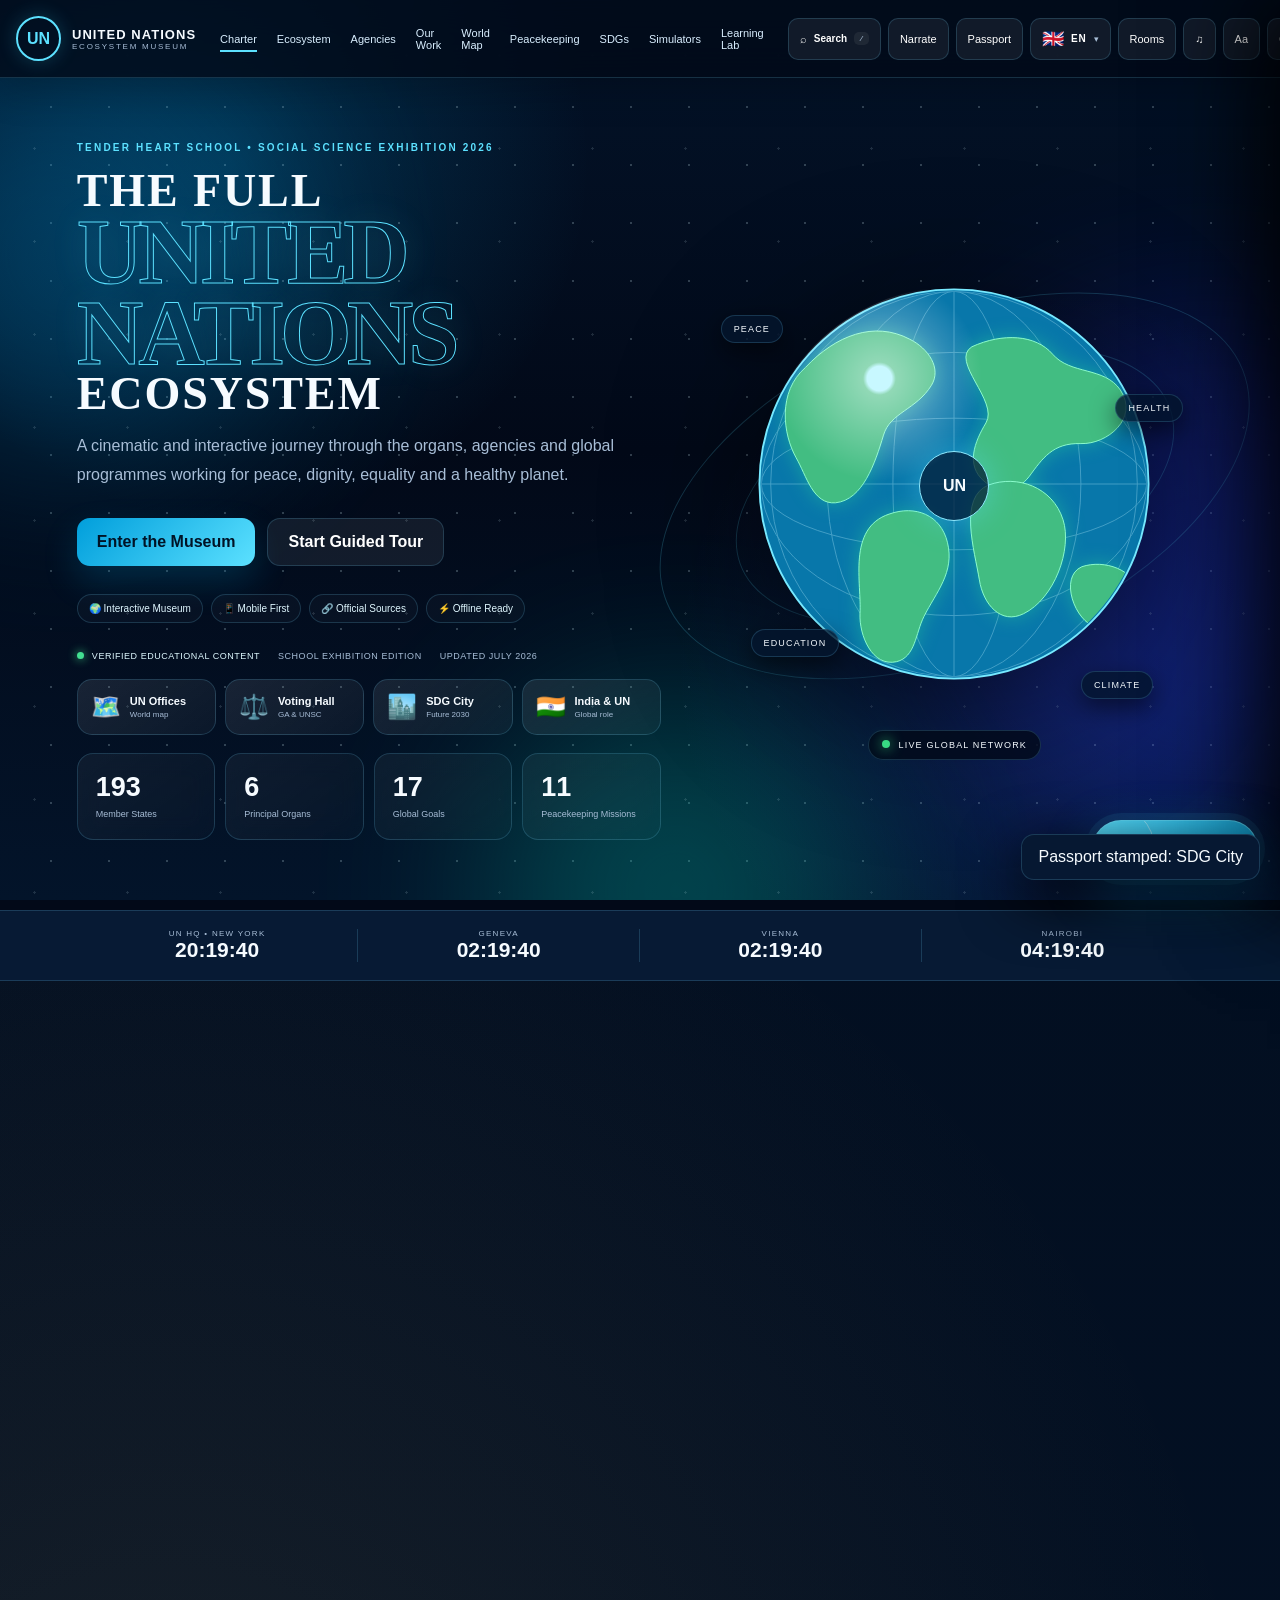
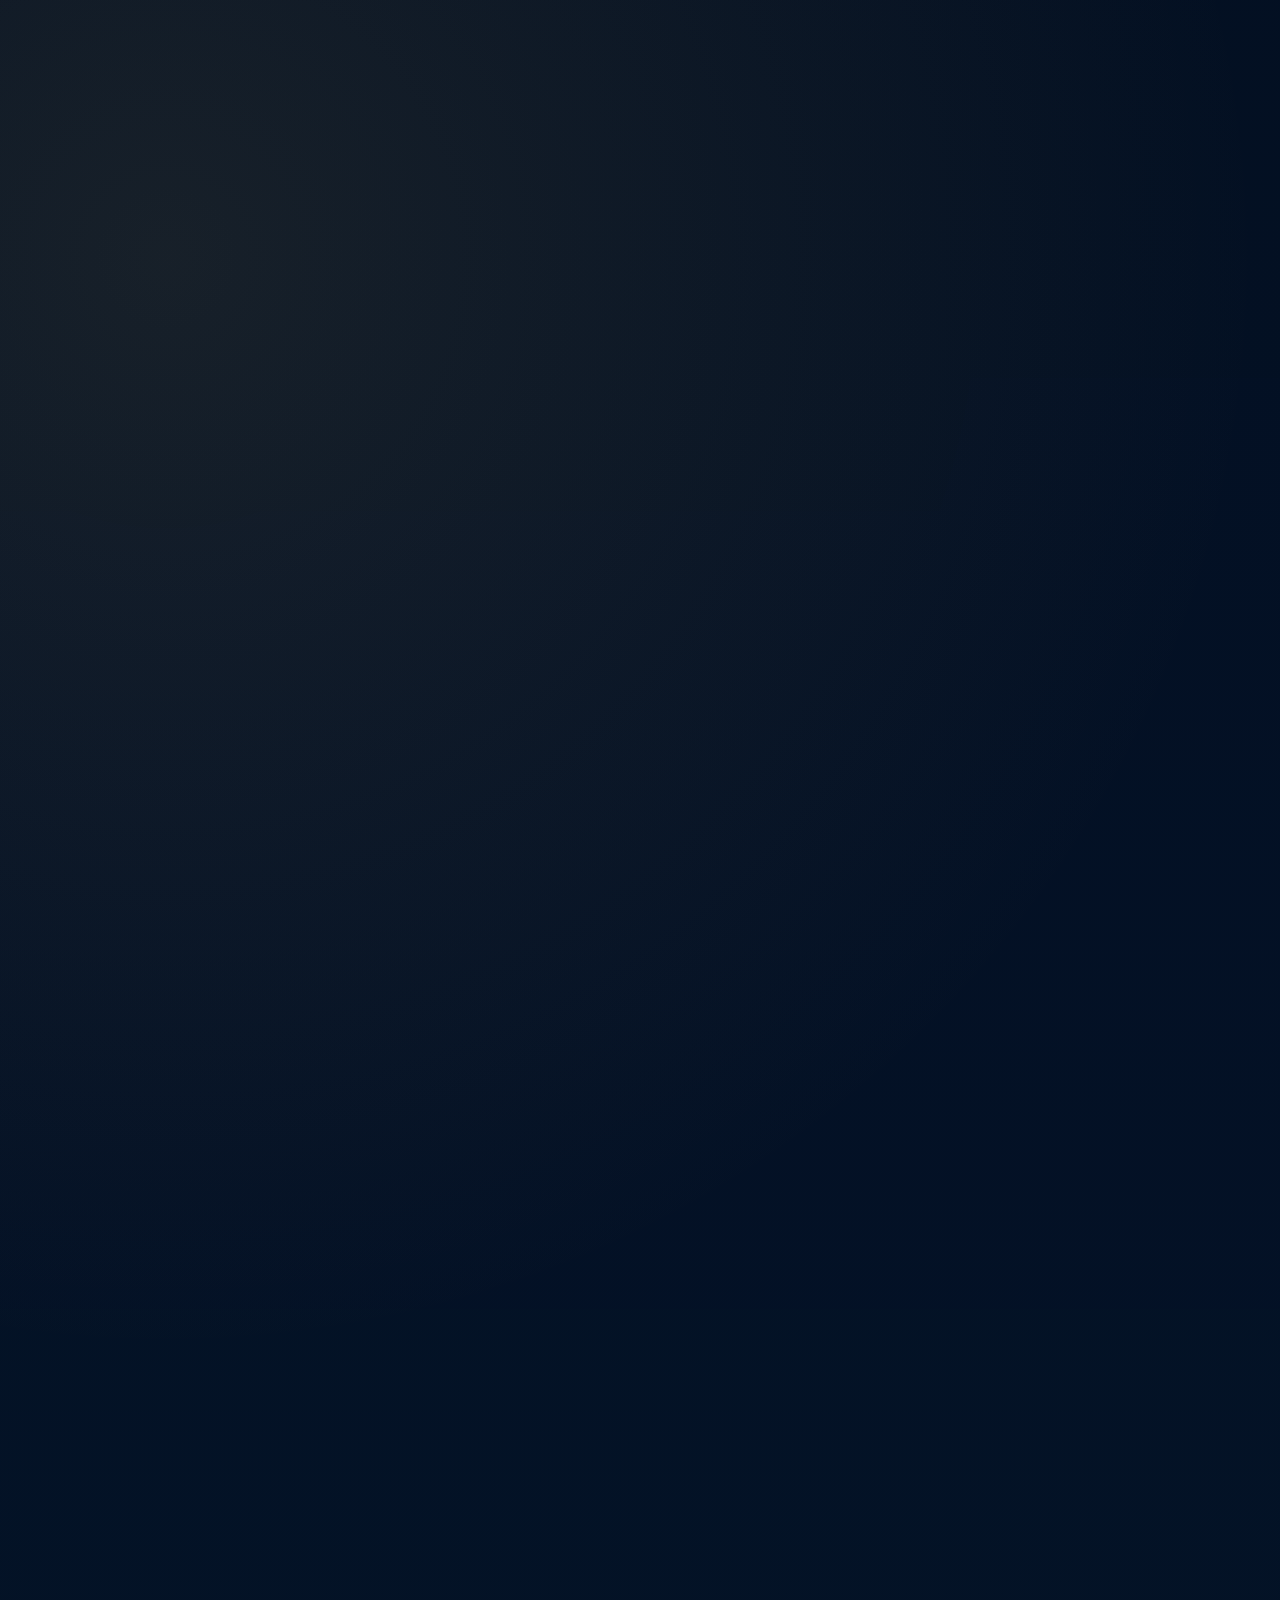
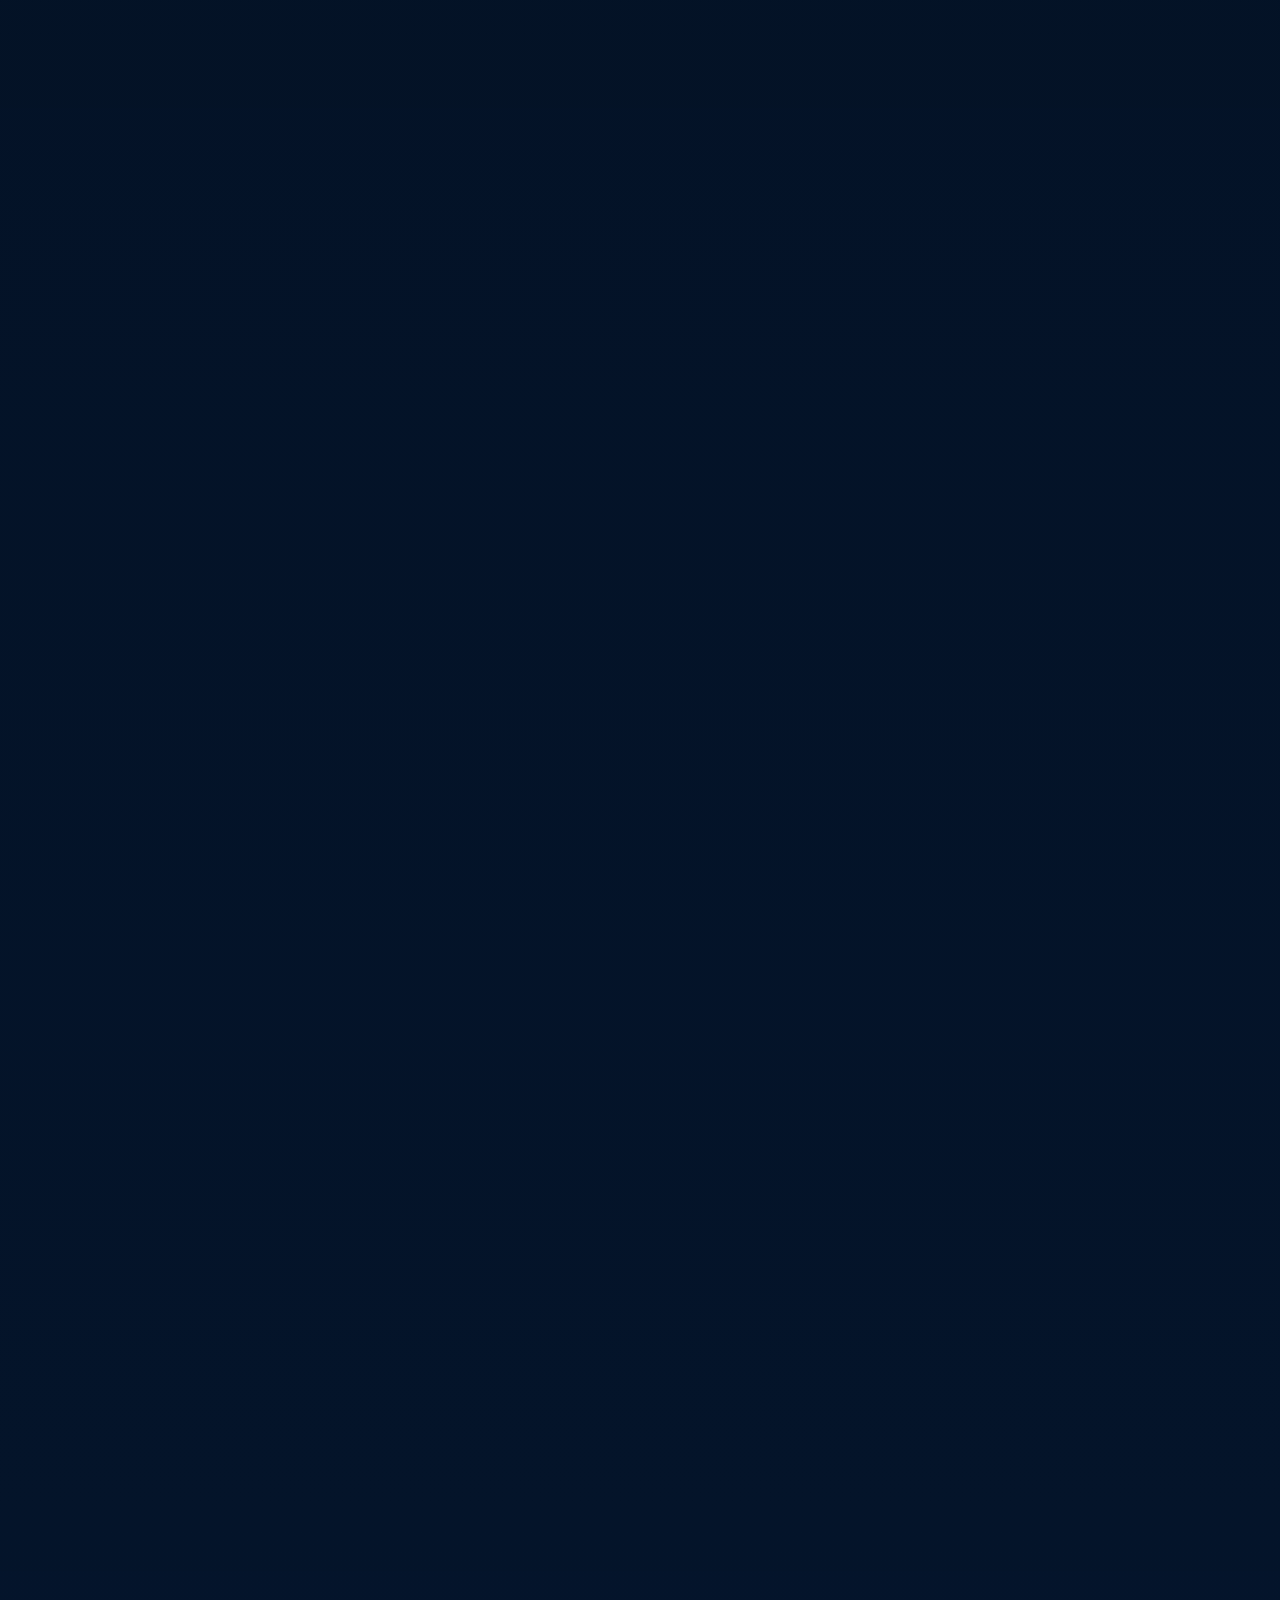
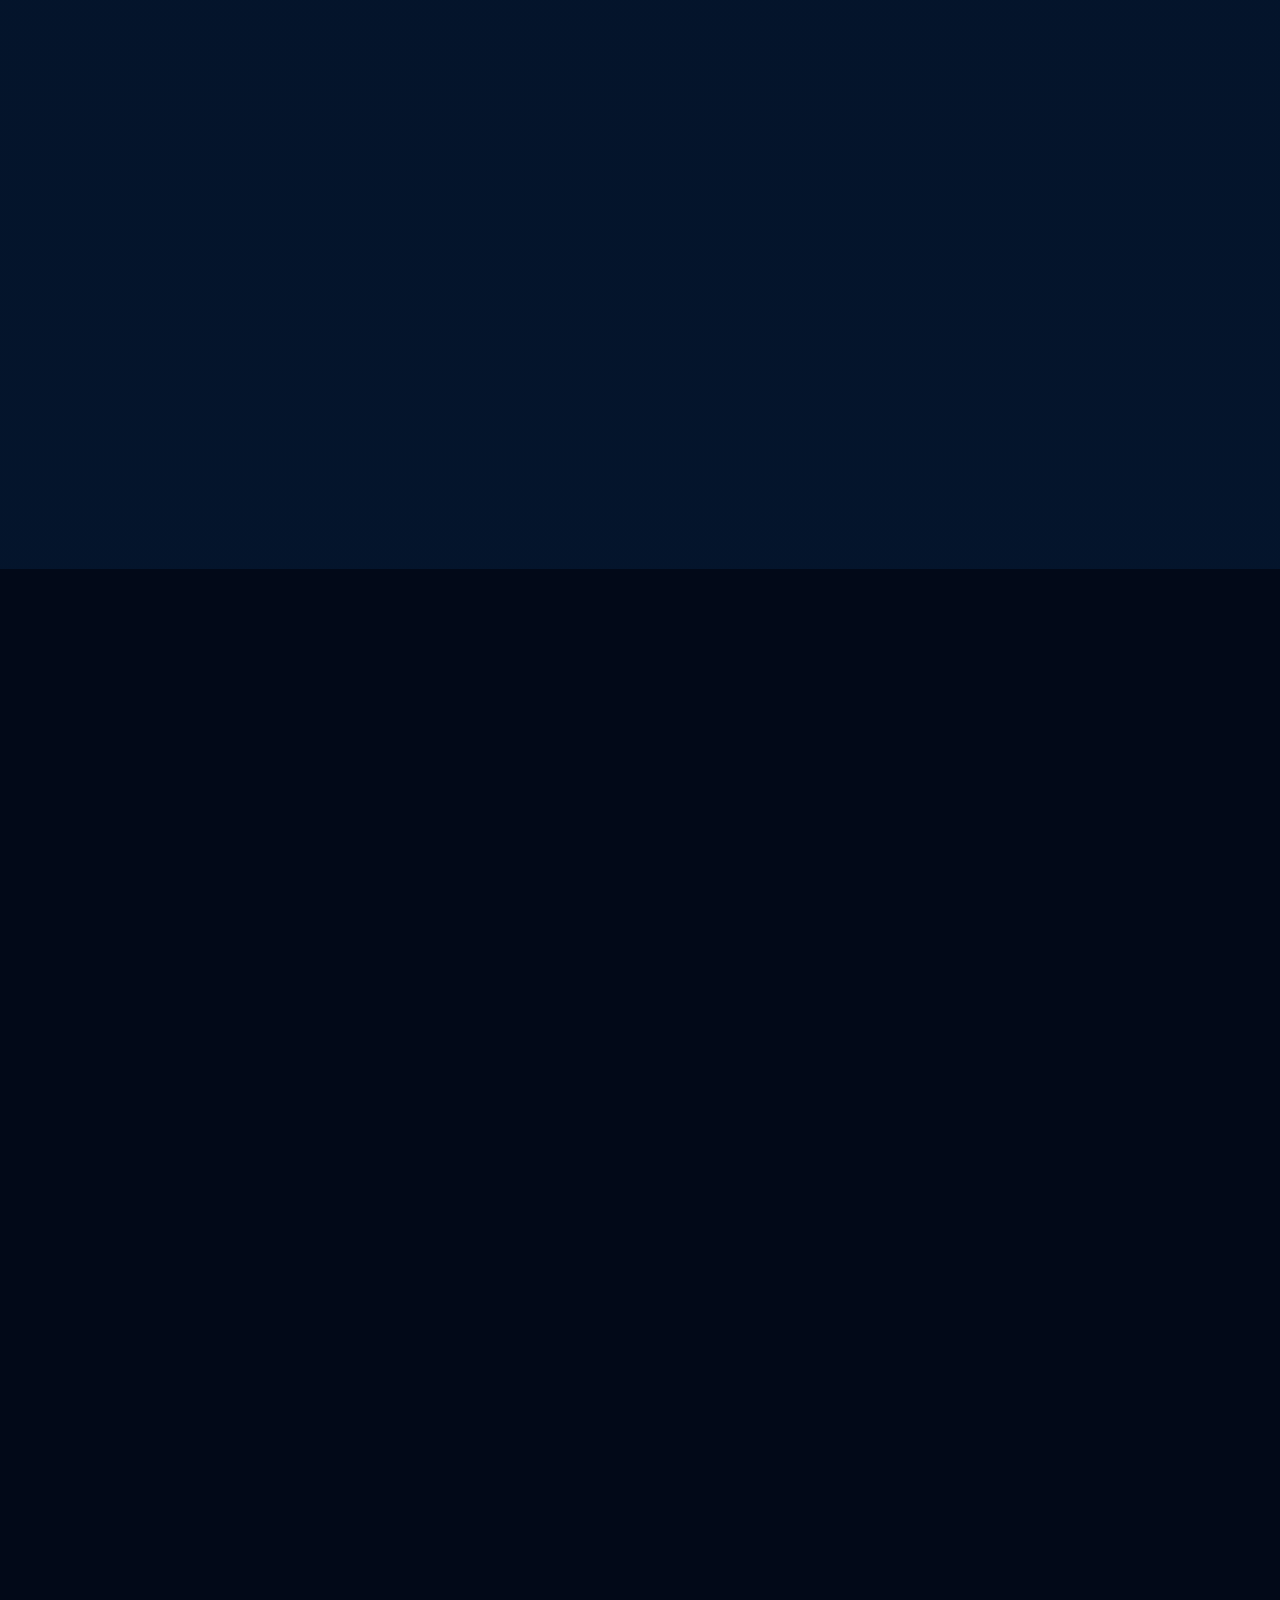
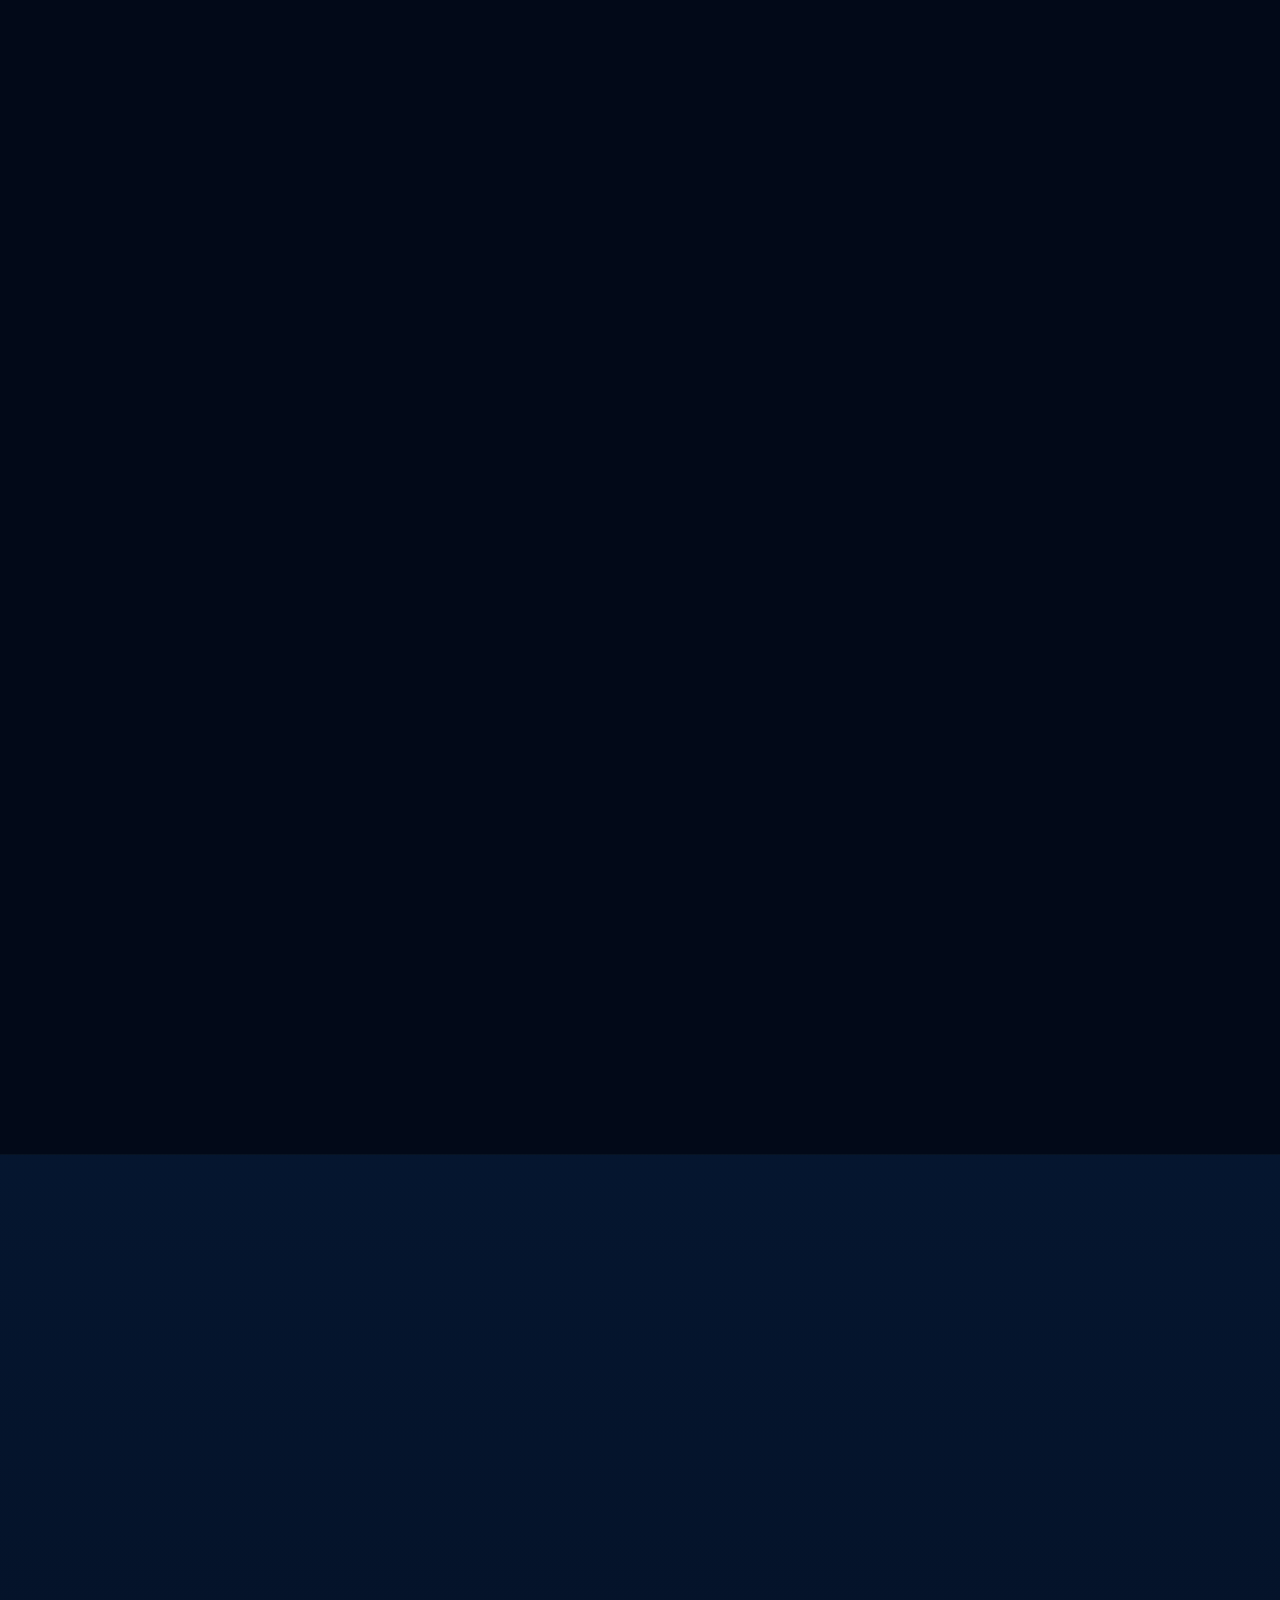
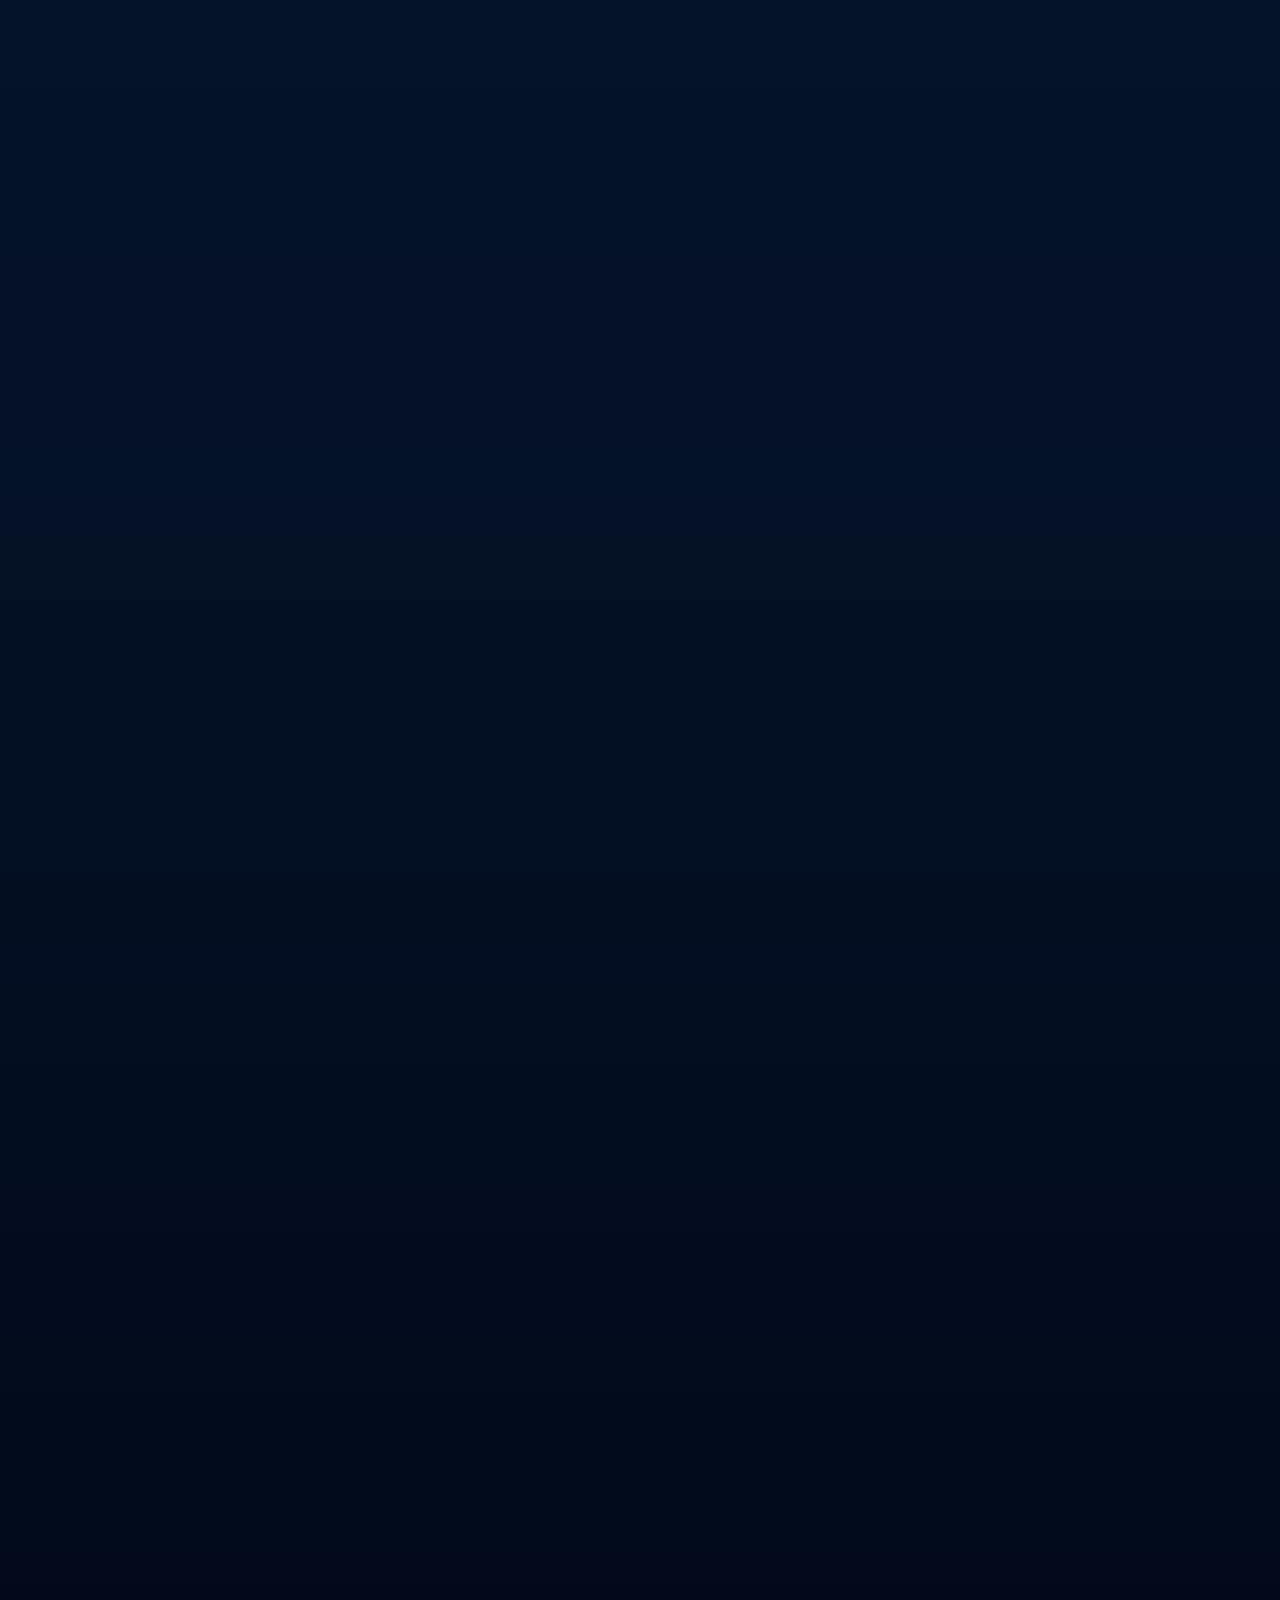
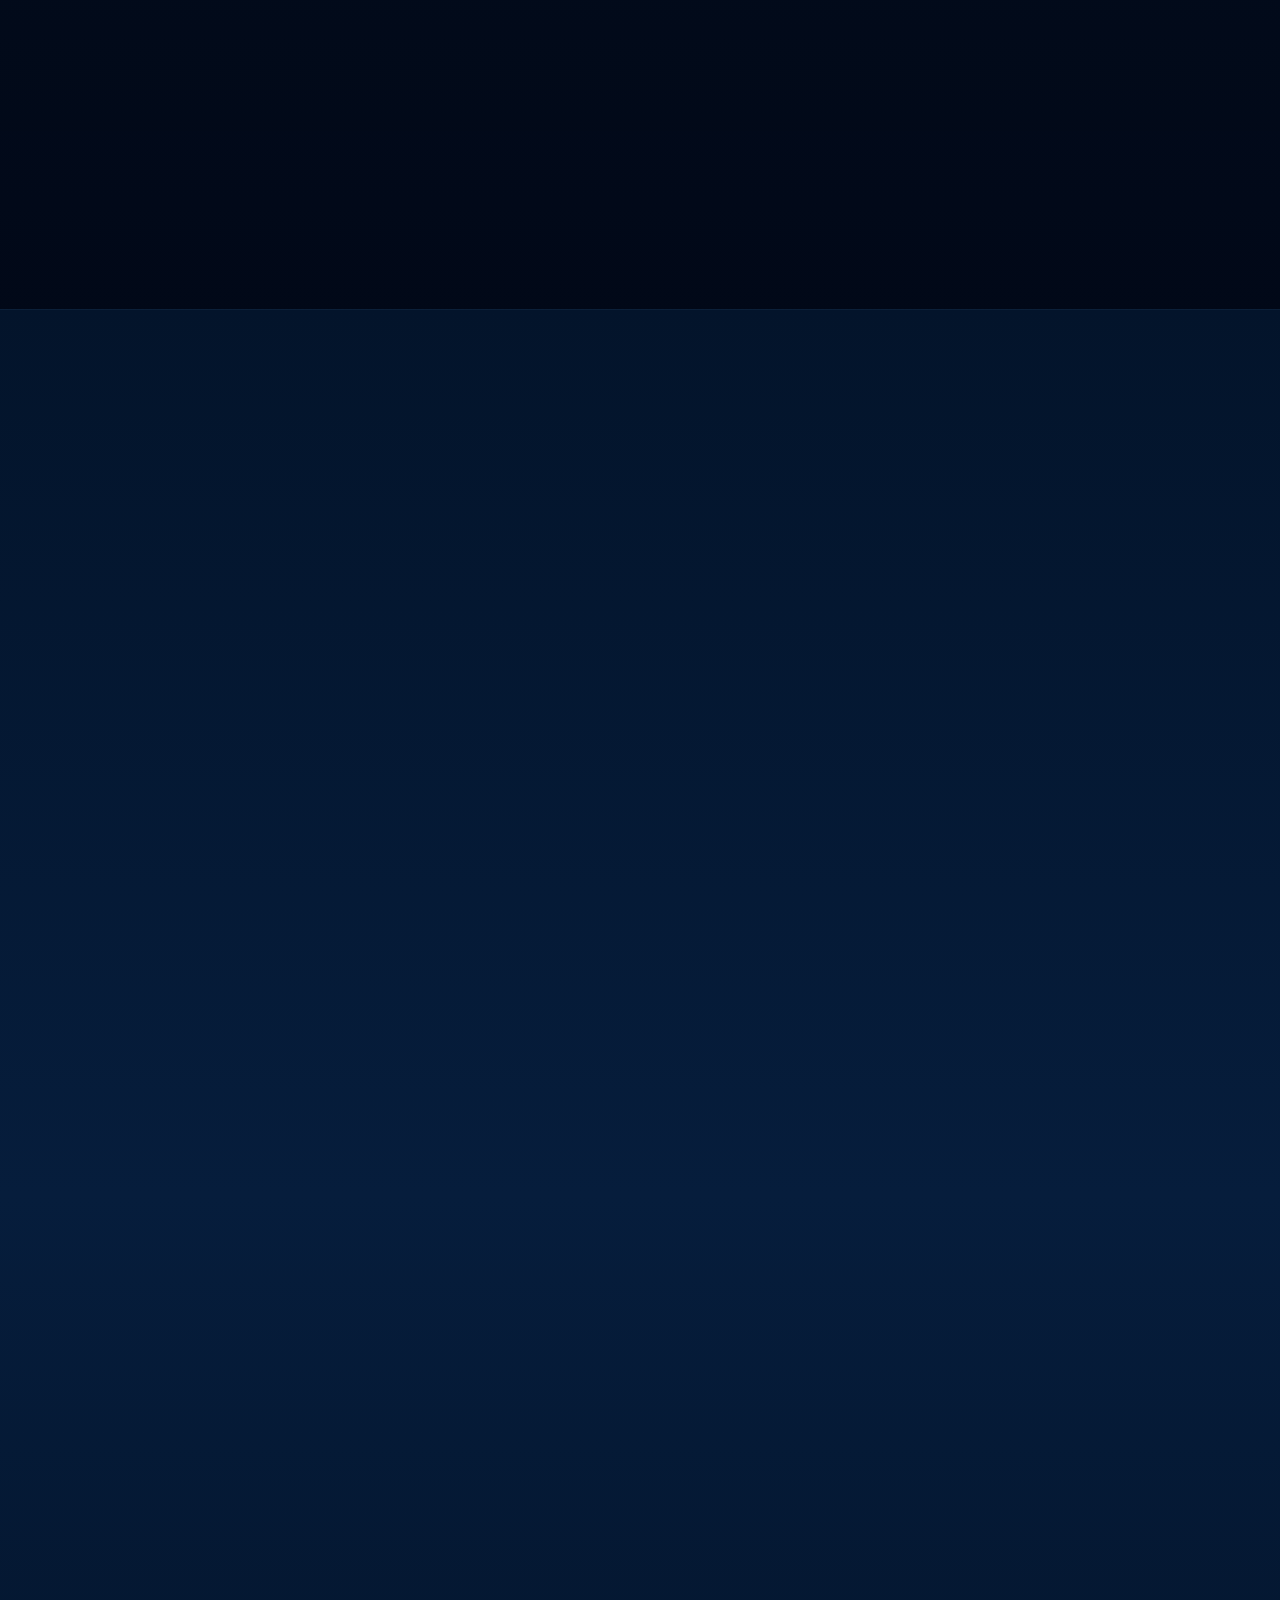
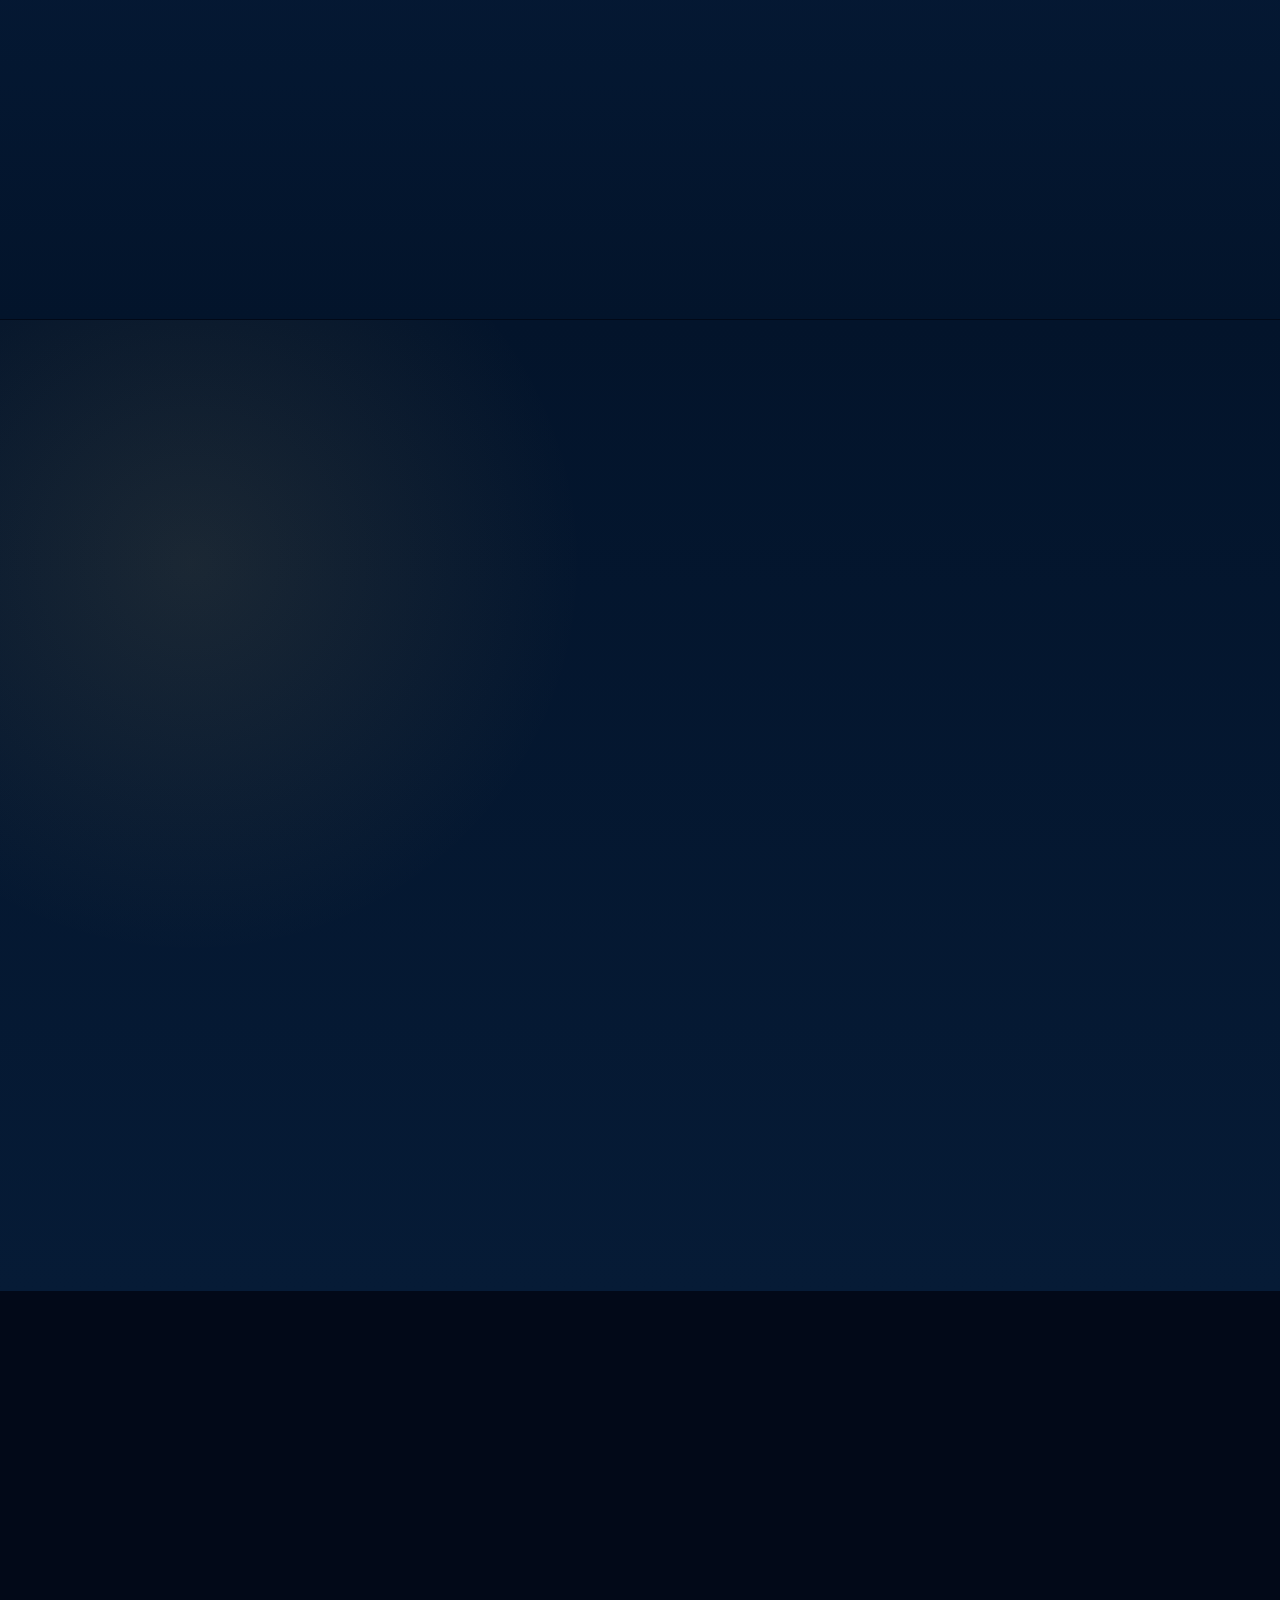
==== index.html @ d8a26416 "Add files via upload" ====
<!doctype html>
<html lang="en">
<head>
  <meta charset="utf-8">
  <meta name="viewport" content="width=device-width,initial-scale=1,viewport-fit=cover">
  <meta name="mobile-web-app-capable" content="yes">
  <meta name="apple-mobile-web-app-capable" content="yes">
  <meta name="apple-mobile-web-app-status-bar-style" content="black-translucent">
  <meta name="description" content="Interactive United Nations Ecosystem digital museum for a school exhibition">
  <meta name="theme-color" content="#031225">
  <title>United Nations Ecosystem — V10.4 Multilingual Edition</title>
  <style id="critical-hidden-fix">[hidden]{display:none!important}.modal[hidden],.tour-card[hidden],.presentation-controls[hidden],.drawer-backdrop[hidden],.sim-panel[hidden],#runtimeError[hidden]{display:none!important}</style>
  <link rel="manifest" href="manifest.webmanifest">
  <link rel="apple-touch-icon" href="assets/icons/icon-192.png">
  <link rel="stylesheet" href="style.css?v=10.4">
</head>
<body>
  <a class="skip-link" href="#home">Skip to main content</a>
  <div id="runtimeError" hidden></div>
  <div class="scroll-progress"><span id="scrollProgress"></span></div>
  <div class="sky" aria-hidden="true"><i></i><i></i><i></i></div>

  <div id="loader" class="loader" role="status" aria-live="polite">
    <div class="loader-emblem">
      <span>UN</span>
      <svg viewBox="0 0 100 100" aria-hidden="true">
        <circle cx="50" cy="50" r="42"/>
        <ellipse cx="50" cy="50" rx="22" ry="42"/>
        <ellipse cx="50" cy="50" rx="42" ry="18"/>
        <path d="M8 50h84M50 8v84"/>
      </svg>
    </div>
    <p data-en="Opening the United Nations Digital Museum" data-hi="संयुक्त राष्ट्र डिजिटल संग्रहालय खुल रहा है">Opening the United Nations Digital Museum</p>
    <div class="loader-track"><span></span></div>
    <button id="skipLoader" type="button" onclick="var l=document.getElementById('loader');if(l){l.style.display='none';l.setAttribute('aria-hidden','true');}document.body.classList.remove('no-scroll');">Skip intro</button>
  </div>

  <script>
  (function(){
    var released=false;
    function release(){
      if(released)return;
      released=true;
      var loader=document.getElementById("loader");
      if(loader){
        loader.classList.add("hidden");
        loader.style.pointerEvents="none";
        window.setTimeout(function(){loader.style.display="none";},700);
      }
      if(document.body)document.body.classList.remove("no-scroll");
    }
    window.__releaseUNLoader=release;
    window.setTimeout(release,1800);
    document.addEventListener("DOMContentLoaded",function(){
      window.setTimeout(release,1800);
    },{once:true});
    window.addEventListener("load",function(){window.setTimeout(release,250);},{once:true});
    window.addEventListener("error",release);
    window.addEventListener("unhandledrejection",release);
  })();
  </script>

  <header class="topbar">
    <a class="brand" href="#home" aria-label="United Nations Ecosystem home">
      <span class="brand-seal">UN</span>
      <span><b><span class="brand-desktop-text">UNITED NATIONS</span><span class="brand-mobile-text">UN MUSEUM</span></b><small>ECOSYSTEM MUSEUM</small></span>
    </a>

    <nav id="mainNav" aria-label="Main navigation">
      <a href="#charter" data-en="Charter" data-hi="चार्टर">Charter</a>
      <a href="#ecosystem" data-en="Ecosystem" data-hi="पारिस्थितिकी">Ecosystem</a>
      <a href="#agencies" data-en="Agencies" data-hi="एजेंसियाँ">Agencies</a>
      <a href="#work" data-en="Our Work" data-hi="हमारा कार्य">Our Work</a>
      <a href="#map" data-en="World Map" data-hi="विश्व मानचित्र">World Map</a>
      <a href="#peace" data-en="Peacekeeping" data-hi="शांति स्थापना">Peacekeeping</a>
      <a href="#sdgs">SDGs</a>
      <a href="#simulators" data-en="Simulators" data-hi="सिमुलेटर">Simulators</a>
      <a href="#learning" data-en="Learning Lab" data-hi="अध्ययन प्रयोगशाला">Learning Lab</a>
      <div class="mobile-menu-tools" aria-label="Website tools">
        <button type="button" data-proxy-click="museumSearchBtn"><span>⌕</span><b>Search Museum</b></button>
        <button type="button" data-proxy-click="passportBtn"><span>◉</span><b>My Passport</b></button>
        <button type="button" data-proxy-click="narrationBtn"><span>🔊</span><b>Narrate Section</b></button>
        <button type="button" data-section-jump="#situation-room"><span>◈</span><b>Situation Room</b></button>
        <button type="button" data-section-jump="#resolution-builder"><span>📝</span><b>Build Resolution</b></button>
        <button type="button" data-proxy-click="installBtn"><span>⇩</span><b>Install App</b></button>
        <button type="button" data-proxy-click="accessBtn"><span>Aa</span><b>Accessibility</b></button>
        <button type="button" data-proxy-click="controlBtn"><span>▦</span><b>Presenter</b></button>
        <button type="button" data-proxy-click="soundBtn"><span>♫</span><b>Music Player</b></button>
      </div>
    </nav>

    <div class="top-actions">
      <button id="museumSearchBtn" class="search-trigger" type="button" title="Search museum"><span>⌕</span><b>Search</b><kbd>/</kbd></button>
      <button id="narrationBtn" type="button" title="Narrate current section">Narrate</button>
      <button id="passportBtn" type="button" title="Visitor passport">Passport</button>

      <div class="language-picker">
        <button id="languageBtn" type="button" title="Language" aria-haspopup="true" aria-expanded="false">
          <span id="languageFlag">🇬🇧</span><b id="languageCode">EN</b><i>▾</i>
        </button>
        <div id="languageMenu" class="language-menu" hidden role="menu" aria-label="Language">
          <button type="button" data-language="en" role="menuitem"><span>🇬🇧</span><b>English</b><small>EN</small></button>
          <button type="button" data-language="hi" role="menuitem"><span>🇮🇳</span><b>हिन्दी</b><small>HI</small></button>
          <button type="button" data-language="fr" role="menuitem"><span>🇫🇷</span><b>Français</b><small>FR</small></button>
          <button type="button" data-language="es" role="menuitem"><span>🇪🇸</span><b>Español</b><small>ES</small></button>
        </div>
      </div>
      <button id="roomsBtn" type="button" title="Open museum rooms">Rooms</button>
      <button id="soundBtn" type="button" title="Open music player" aria-pressed="false">♫</button>
      <button id="installBtn" type="button" title="Install app" hidden>Install</button>
      <button id="accessBtn" type="button" title="Accessibility controls">Aa</button>
      <button id="controlBtn" type="button" title="Presenter dashboard">Control</button>
      <button id="presentBtn" type="button" title="Presentation mode">Present</button>
      <button id="menuBtn" type="button" title="Menu" aria-expanded="false">☰</button>
    </div>
  </header>

  <aside id="roomsDrawer" class="rooms-drawer" aria-hidden="true">
    <button id="roomsClose" class="drawer-close" type="button" aria-label="Close rooms">×</button>
    <p class="eyebrow">DIGITAL MUSEUM MAP</p>
    <h2 data-en="Exhibition Rooms" data-hi="प्रदर्शनी कक्ष">Exhibition Rooms</h2>
    <div class="room-list">
      <a href="#home"><b>01</b><span>Opening Earth</span></a>
      <a href="#charter"><b>02</b><span>UN Charter & Values</span></a>
      <a href="#ecosystem"><b>03</b><span>UN Ecosystem</span></a>
      <a href="#agencies"><b>04</b><span>Organs & Agencies</span></a>
      <a href="#agency-compare"><b>04A</b><span>Agency Comparison</span></a>
      <a href="#work"><b>05</b><span>UN in Action</span></a>
      <a href="#funding"><b>05A</b><span>Funding & Priorities Lab</span></a>
      <a href="#map"><b>06</b><span>Global Headquarters</span></a>
      <a href="#countries"><b>06A</b><span>193 Countries Explorer</span></a>
      <a href="#peace"><b>07</b><span>Peacekeeping Centre</span></a>
      <a href="#situation-room"><b>07A</b><span>Global Situation Room</span></a>
      <a href="#sdgs"><b>08</b><span>SDG Gallery</span></a>
      <a href="#simulators"><b>09</b><span>Decision Chamber</span></a>
      <a href="#sdg-city"><b>10</b><span>SDG City 2030</span></a>
      <a href="#gallery"><b>11</b><span>Photo Gallery</span></a>
      <a href="#chamber-tour"><b>11A</b><span>Chamber Hotspot Tour</span></a>
      <a href="#india-un"><b>12</b><span>India & the UN</span></a>
      <a href="#history"><b>13</b><span>History Museum</span></a>
      <a href="#international-days"><b>14</b><span>International Days</span></a>
      <a href="#knowledge"><b>15</b><span>Knowledge Centre</span></a>
      <a href="#learning"><b>16</b><span>Learning Lab</span></a>
      <a href="#diplomacy-lab"><b>17</b><span>Diplomacy Lab</span></a>
      <a href="#resolution-builder"><b>18</b><span>Resolution Builder</span></a>
      <a href="#careers"><b>19</b><span>UN Careers Explorer</span></a>
    </div>
  </aside>
  <div id="drawerBackdrop" class="drawer-backdrop" hidden></div>

  <main>
    <section id="home" data-room="00" class="hero presentation-stop">
      <div class="hero-copy reveal">
        <p class="eyebrow">TENDER HEART SCHOOL • SOCIAL SCIENCE EXHIBITION 2026</p>
        <h1>
          <small data-en="THE FULL" data-hi="पूर्ण">THE FULL</small>
          <span>UNITED NATIONS</span>
          <small data-en="ECOSYSTEM" data-hi="पारिस्थितिकी तंत्र">ECOSYSTEM</small>
        </h1>
        <p class="hero-lead"
           data-en="A cinematic and interactive journey through the organs, agencies and global programmes working for peace, dignity, equality and a healthy planet."
           data-hi="शांति, गरिमा, समानता और स्वस्थ पृथ्वी के लिए कार्य करने वाले अंगों, एजेंसियों और वैश्विक कार्यक्रमों की एक सिनेमाई तथा इंटरैक्टिव यात्रा।">
           A cinematic and interactive journey through the organs, agencies and global programmes working for peace, dignity, equality and a healthy planet.
        </p>
        <div class="hero-actions">
          <a class="button primary" href="#ecosystem" data-en="Enter the Museum" data-hi="संग्रहालय में प्रवेश करें">Enter the Museum</a>
          <button id="tourBtn" class="button glass" type="button" data-en="Start Guided Tour" data-hi="मार्गदर्शित यात्रा शुरू करें">Start Guided Tour</button>
        </div>
        <div class="hero-badges professional-badges">
          <span>🌍 Interactive Museum</span><span>📱 Mobile First</span><span>🔗 Official Sources</span><span>⚡ Offline Ready</span>
        </div>
        <div class="hero-institution-bar">
          <span><i></i> Verified educational content</span>
          <span>School Exhibition Edition</span>
          <span>Updated July 2026</span>
        </div>
        <div class="hero-room-strip" aria-label="Quick museum access">
          <a href="#map"><span>🗺️</span><b>UN Offices</b><small>World map</small></a>
          <a href="#simulators"><span>⚖️</span><b>Voting Hall</b><small>GA & UNSC</small></a>
          <a href="#sdg-city"><span>🏙️</span><b>SDG City</b><small>Future 2030</small></a>
          <a href="#india-un"><span>🇮🇳</span><b>India & UN</b><small>Global role</small></a>
        </div>
        <div class="hero-stats">
          <article><strong data-counter="193">0</strong><span data-en="Member States" data-hi="सदस्य देश">Member States</span></article>
          <article><strong data-counter="6">0</strong><span data-en="Principal Organs" data-hi="प्रधान अंग">Principal Organs</span></article>
          <article><strong data-counter="17">0</strong><span data-en="Global Goals" data-hi="वैश्विक लक्ष्य">Global Goals</span></article>
          <article><strong data-counter="11">0</strong><span data-en="Peacekeeping Missions" data-hi="शांति मिशन">Peacekeeping Missions</span></article>
        </div>
      </div>

      <div class="hero-visual reveal" aria-label="Animated Earth and UN network">
        <div class="earth-orbit orbit-one"></div>
        <div class="earth-orbit orbit-two"></div>
        <div class="earth">
          <div class="earth-shine"></div>
          <svg class="earth-svg" viewBox="0 0 500 500" aria-hidden="true">
            <defs><clipPath id="earthClip"><circle cx="250" cy="250" r="205"/></clipPath></defs>
            <circle cx="250" cy="250" r="207" class="ocean"/>
            <g clip-path="url(#earthClip)" class="globe-grid">
              <ellipse cx="250" cy="250" rx="65" ry="205"/>
              <ellipse cx="250" cy="250" rx="135" ry="205"/>
              <ellipse cx="250" cy="250" rx="195" ry="205"/>
              <ellipse cx="250" cy="250" rx="205" ry="70"/>
              <ellipse cx="250" cy="250" rx="205" ry="140"/>
              <path d="M45 250h410M250 45v410"/>
            </g>
            <g clip-path="url(#earthClip)" class="continents">
              <path d="M92 126c32-34 73-50 111-30 20 10 34 31 23 49-16 26-44 29-51 53-9 30-22 69-51 72-24 2-31-29-42-48-14-25-20-70 10-96z"/>
              <path d="M181 282c28-10 55 1 62 30 8 32-12 53-25 79-9 18-9 43-29 48-26 6-40-28-39-51 2-32-14-91 31-106z"/>
              <path d="M269 104c33-15 68-13 86 8 19 22 55 13 72 38 20 30-14 58-42 57-30-1-41 16-55 35-13 17-33 18-48 5-20-17-10-42 2-62 14-23-39-66-15-81z"/>
              <path d="M287 251c30-11 68 2 79 37 10 31-9 84-42 100-24 12-43-10-47-36-5-31-23-88 10-101z"/>
              <path d="M386 338c24-8 56 3 61 28 5 23-22 42-46 36-22-5-40-53-15-64z"/>
            </g>
          </svg>
          <div class="earth-logo">UN</div>
        </div>
        <span class="floating-label fl1">PEACE</span>
        <span class="floating-label fl2">HEALTH</span>
        <span class="floating-label fl3">EDUCATION</span>
        <span class="floating-label fl4">CLIMATE</span>
        <div class="network-status"><i></i> LIVE GLOBAL NETWORK</div>
      </div>
    </section>

    <section class="world-clocks" aria-label="UN office clocks">
      <article><small>UN HQ • NEW YORK</small><strong data-zone="America/New_York">--:--:--</strong></article>
      <article><small>GENEVA</small><strong data-zone="Europe/Zurich">--:--:--</strong></article>
      <article><small>VIENNA</small><strong data-zone="Europe/Vienna">--:--:--</strong></article>
      <article><small>NAIROBI</small><strong data-zone="Africa/Nairobi">--:--:--</strong></article>
    </section>


    <section id="charter" data-room="01" class="section charter-section presentation-stop">
      <div class="section-heading reveal">
        <p class="eyebrow">01 • THE FOUNDING DOCUMENT</p>
        <h2>The UN Charter and Its Core Values</h2>
        <p>The Charter is the constitutional foundation of the United Nations. It explains the Organization’s purposes, principles, institutions and responsibilities.</p>
      </div>

      <div class="charter-layout">
        <article class="charter-document reveal">
          <div class="document-seal">UN</div>
          <p class="eyebrow">SIGNED IN SAN FRANCISCO • 1945</p>
          <h3>Charter of the United Nations</h3>
          <p>The Charter establishes a system of international cooperation based on sovereign equality, peaceful settlement of disputes, human dignity and collective action.</p>
          <div class="charter-facts">
            <span><b>19</b><small>Chapters</small></span>
            <span><b>111</b><small>Articles</small></span>
            <span><b>24 Oct</b><small>UN Day</small></span>
          </div>
          <a class="button primary small" href="https://www.un.org/en/about-us/un-charter" target="_blank" rel="noopener">Read the Official Charter</a>
        </article>

        <div class="value-grid reveal" id="valueGrid">
          <button class="value-card active" type="button" data-value="peace"><span>🕊️</span><b>Peace</b><small>Settle disputes peacefully</small></button>
          <button class="value-card" type="button" data-value="dignity"><span>⚖️</span><b>Human Dignity</b><small>Protect rights and freedoms</small></button>
          <button class="value-card" type="button" data-value="equality"><span>🤝</span><b>Equality</b><small>Sovereign equality of states</small></button>
          <button class="value-card" type="button" data-value="cooperation"><span>🌐</span><b>Cooperation</b><small>Act together on shared problems</small></button>
          <button class="value-card" type="button" data-value="law"><span>📜</span><b>International Law</b><small>Rules for peaceful relations</small></button>
          <button class="value-card" type="button" data-value="future"><span>🌱</span><b>Future Generations</b><small>Prevent war and build progress</small></button>
          <article id="valueDetail" class="value-detail">
            <p class="eyebrow">CORE VALUE</p>
            <h3>Peaceful settlement</h3>
            <p>Member States are expected to resolve international disputes through negotiation, mediation, arbitration, judicial settlement and other peaceful means.</p>
          </article>
        </div>
      </div>

      <div class="languages-band reveal">
        <div><p class="eyebrow">SIX OFFICIAL LANGUAGES</p><h3>A multilingual global organization</h3></div>
        <div class="language-chips">
          <span>العربية<small>Arabic</small></span>
          <span>中文<small>Chinese</small></span>
          <span>English<small>English</small></span>
          <span>Français<small>French</small></span>
          <span>Русский<small>Russian</small></span>
          <span>Español<small>Spanish</small></span>
        </div>
      </div>
    </section>

    <section id="ecosystem" data-room="02" class="section presentation-stop">
      <div class="section-heading reveal">
        <p class="eyebrow">01 • THE COMPLETE SYSTEM</p>
        <h2 data-en="One Organization. Many Connected Parts." data-hi="एक संगठन। अनेक जुड़े हुए भाग।">One Organization. Many Connected Parts.</h2>
        <p data-en="Member States debate and decide, UN bodies coordinate, and agencies and field teams turn agreements into action."
           data-hi="सदस्य देश विचार-विमर्श और निर्णय लेते हैं, संयुक्त राष्ट्र निकाय समन्वय करते हैं तथा एजेंसियाँ और क्षेत्रीय दल समझौतों को कार्य में बदलते हैं।">
           Member States debate and decide, UN bodies coordinate, and agencies and field teams turn agreements into action.
        </p>
      </div>

      <div class="ecosystem-stage reveal">
        <svg class="ecosystem-lines" viewBox="0 0 1000 650" preserveAspectRatio="none" aria-hidden="true">
          <path d="M500 325L170 125M500 325L830 125M500 325L115 340M500 325L885 340M500 325L250 545M500 325L750 545"/>
        </svg>
        <button class="ecosystem-core" type="button" data-node="un">
          <span>🌐</span><b>UNITED<br>NATIONS</b><small>Global cooperation</small>
        </button>
        <button class="eco-node pos1" type="button" data-node="organs"><span>🏛️</span><b>Principal Organs</b></button>
        <button class="eco-node pos2" type="button" data-node="agencies"><span>⚙️</span><b>Specialized Agencies</b></button>
        <button class="eco-node pos3" type="button" data-node="funds"><span>🤝</span><b>Funds & Programmes</b></button>
        <button class="eco-node pos4" type="button" data-node="peace"><span>🕊️</span><b>Peace & Security</b></button>
        <button class="eco-node pos5" type="button" data-node="rights"><span>⚖️</span><b>Human Rights</b></button>
        <button class="eco-node pos6" type="button" data-node="sdg"><span>🎯</span><b>Sustainable Development</b></button>
        <article id="ecosystemInfo" class="ecosystem-info">
          <p class="eyebrow">SELECT A NODE</p>
          <h3>Explore the UN ecosystem</h3>
          <p>Click a connected part to understand its role.</p>
        </article>
      </div>

      <div id="organGrid" class="organ-grid"></div>
    </section>

    <section id="agencies" data-room="03" class="section section-alt presentation-stop">
      <div class="section-heading reveal">
        <p class="eyebrow">02 • OFFICIAL ORGANIZATIONS</p>
        <h2 data-en="Agency and Organ Explorer" data-hi="एजेंसी और अंग अन्वेषक">Agency and Organ Explorer</h2>
        <p>Search or filter the cards. Every profile contains a local QR code for its official website.</p>
      </div>
      <div class="agency-toolbar reveal">
        <label class="searchbox"><span>⌕</span><input id="agencySearch" type="search" placeholder="Search WHO, UNICEF, education, health..." aria-label="Search agencies"></label>
        <div id="agencyFilters" class="filters"></div>
      </div>
      <div id="agencyGrid" class="agency-grid"></div>
      <p id="agencyEmpty" class="empty-state" hidden>No matching organization found.</p>

      <div id="agency-compare" class="agency-compare-lab reveal">
        <div class="compare-heading">
          <div>
            <p class="eyebrow">AGENCY COMPARISON LAB</p>
            <h3>Compare Two UN Organizations</h3>
            <p>Select any two organizations to compare their history, location, functions and areas of work.</p>
          </div>
          <button id="swapAgencies" class="button glass small" type="button">Swap ↔</button>
        </div>
        <div class="compare-selectors">
          <label><span>Organization A</span><select id="compareAgencyA"></select></label>
          <div class="compare-vs">VS</div>
          <label><span>Organization B</span><select id="compareAgencyB"></select></label>
        </div>
        <div id="agencyCompareResults" class="agency-compare-results"></div>
      </div>
    </section>


    <section id="work" data-room="04" class="section work-section presentation-stop">
      <div class="section-heading reveal">
        <p class="eyebrow">04 • THE UN IN ACTION</p>
        <h2>From International Decisions to Real-World Action</h2>
        <p>The UN brings together diplomacy, law, expertise, finance and field operations. Select a pillar to see how organizations coordinate.</p>
      </div>

      <div class="work-layout">
        <div class="pillar-rail reveal" id="pillarRail">
          <button class="pillar-card active" type="button" data-pillar="peace"><span>🕊️</span><b>Peace & Security</b><small>Prevent conflict and build peace</small></button>
          <button class="pillar-card" type="button" data-pillar="rights"><span>⚖️</span><b>Human Rights</b><small>Protect dignity and equality</small></button>
          <button class="pillar-card" type="button" data-pillar="humanitarian"><span>⛑️</span><b>Humanitarian Action</b><small>Respond when lives are at risk</small></button>
          <button class="pillar-card" type="button" data-pillar="development"><span>🌱</span><b>Development</b><small>Advance the 2030 Agenda</small></button>
          <button class="pillar-card" type="button" data-pillar="law"><span>📜</span><b>International Law</b><small>Create rules for cooperation</small></button>
        </div>

        <article id="pillarDetail" class="pillar-detail reveal">
          <div class="pillar-visual"><span>🕊️</span><i></i></div>
          <p class="eyebrow">PEACE & SECURITY</p>
          <h3>Prevent, mediate, protect and rebuild</h3>
          <p>Diplomacy and early warning aim to prevent violence. When conflict occurs, the UN may support mediation, peacekeeping, humanitarian access and peacebuilding.</p>
          <div class="agency-tags"><span>Security Council</span><span>DPPA</span><span>Peacekeeping</span><span>Peacebuilding</span></div>
          <a class="button primary small" href="#peace">Explore Peacekeeping</a>
        </article>
      </div>

      <div class="action-process reveal">
        <article><b>01</b><h3>Identify</h3><p>Collect evidence, assess needs and hear affected communities.</p></article>
        <i>→</i>
        <article><b>02</b><h3>Decide</h3><p>Member States negotiate, vote and agree on mandates.</p></article>
        <i>→</i>
        <article><b>03</b><h3>Coordinate</h3><p>Agencies, governments and partners divide responsibilities.</p></article>
        <i>→</i>
        <article><b>04</b><h3>Deliver</h3><p>Field teams provide services, protection, expertise and support.</p></article>
        <i>→</i>
        <article><b>05</b><h3>Review</h3><p>Results are monitored and programmes are improved.</p></article>
      </div>

      <div class="issues-explorer reveal">
        <div class="issues-header">
          <div><p class="eyebrow">GLOBAL ISSUES EXPLORER</p><h3>One challenge often needs many agencies</h3></div>
          <div id="issueTabs" class="issue-tabs"></div>
        </div>
        <article id="issueDetail" class="issue-detail"></article>
      </div>
    </section>


    <section id="funding" data-room="04A" class="section funding-section presentation-stop">
      <div class="section-heading reveal">
        <p class="eyebrow">05A • EDUCATIONAL FUNDING MODEL</p>
        <h2>Build a Global Cooperation Plan</h2>
        <p>Allocate 100 exhibition points among five priorities. This activity demonstrates how difficult international priority-setting can be; it does not represent the real UN budget.</p>
      </div>

      <div class="funding-layout">
        <article class="allocation-console reveal">
          <div class="allocation-total">
            <div><span id="fundingUsed">100</span><small>Points allocated</small></div>
            <div><span id="fundingRemaining">0</span><small>Points remaining</small></div>
          </div>

          <div class="funding-sliders">
            <label data-fund-row="peace"><span>🕊️ Peace & Security</span><output>20</output><input type="range" min="0" max="100" value="20" data-fund="peace"></label>
            <label data-fund-row="health"><span>🏥 Health</span><output>20</output><input type="range" min="0" max="100" value="20" data-fund="health"></label>
            <label data-fund-row="education"><span>📚 Education</span><output>20</output><input type="range" min="0" max="100" value="20" data-fund="education"></label>
            <label data-fund-row="climate"><span>🌍 Climate & Environment</span><output>20</output><input type="range" min="0" max="100" value="20" data-fund="climate"></label>
            <label data-fund-row="humanitarian"><span>⛑️ Humanitarian Relief</span><output>20</output><input type="range" min="0" max="100" value="20" data-fund="humanitarian"></label>
          </div>

          <div class="funding-actions">
            <button id="balancedFunding" class="button primary small" type="button">Balanced Plan</button>
            <button id="crisisFunding" class="button glass small" type="button">Emergency Plan</button>
            <button id="resetFunding" class="button glass small" type="button">Reset</button>
          </div>
        </article>

        <article class="funding-impact reveal">
          <p class="eyebrow">YOUR PRIORITY PROFILE</p>
          <h3 id="fundingTitle">Balanced global cooperation</h3>
          <p id="fundingDescription">Your plan gives equal attention to peace, health, education, climate and humanitarian response.</p>
          <div id="fundingBars" class="funding-bars"></div>
          <div id="fundingAgencies" class="funding-agencies"></div>
          <div class="funding-note"><b>How UN funding works:</b> the regular budget and peacekeeping use assessed contributions, while many funds and programmes also rely heavily on voluntary contributions.</div>
        </article>
      </div>
    </section>

    <section id="map" data-room="05" class="section presentation-stop">
      <div class="section-heading reveal">
        <p class="eyebrow">03 • GLOBAL PRESENCE</p>
        <h2 data-en="Interactive Headquarters Map" data-hi="इंटरैक्टिव मुख्यालय मानचित्र">Interactive Headquarters Map</h2>
        <p>Select a city to discover major UN offices and organizations.</p>
      </div>

      <div class="map-shell reveal">
        <div class="map-canvas accurate-map-canvas" role="img" aria-label="Accurate world map showing major United Nations locations">
          <img class="accurate-world-map" src="assets/maps/world_robinson.svg" alt="World map in Robinson projection">
          <div class="map-vignette" aria-hidden="true"></div>
          <div id="mapMarkers"></div>
        </div>
        <article id="cityPanel" class="city-panel">
          <p class="eyebrow">SELECT A LOCATION</p>
          <h3>Worldwide UN Network</h3>
          <p>Major centres connect global diplomacy, law, health, culture, development and humanitarian action.</p>
          <div class="city-list" id="cityList"></div>
        </article>
      </div>
    </section>


    <section id="countries" data-room="05A" class="section countries-section section-alt presentation-stop">
      <div class="section-heading reveal">
        <p class="eyebrow">06A • 193 MEMBER STATES</p>
        <h2>Country and Region Explorer</h2>
        <p>Search all United Nations Member States, filter by broad geographic region, and open a country spotlight.</p>
      </div>

      <div class="country-toolbar reveal">
        <label class="country-search"><span>⌕</span><input id="countrySearch" type="search" placeholder="Search India, Brazil, Kenya..." autocomplete="off"></label>
        <div id="countryRegionFilters" class="country-region-filters"></div>
        <button id="randomCountry" class="button primary small" type="button">Random Spotlight</button>
      </div>

      <div class="country-layout">
        <div>
          <div class="country-results-heading"><span id="countryResultCount">193 countries</span><small>Select a country card</small></div>
          <div id="countryGrid" class="country-grid reveal"></div>
          <button id="countryLoadMore" class="button glass country-more" type="button">Show More Countries</button>
        </div>

        <article id="countrySpotlight" class="country-spotlight reveal">
          <div class="country-flag-large">🇺🇳</div>
          <p class="eyebrow">COUNTRY SPOTLIGHT</p>
          <h3>Select a Member State</h3>
          <p>Every UN Member State participates in the General Assembly and has one vote.</p>
        </article>
      </div>

      <div id="regionDashboard" class="region-dashboard reveal"></div>
    </section>

    <section id="peace" data-room="06" class="section section-alt presentation-stop">
      <div class="section-heading reveal">
        <p class="eyebrow">04 • PEACE IN ACTION</p>
        <h2 data-en="Peacekeeping Command Centre" data-hi="शांति स्थापना कमांड केंद्र">Peacekeeping Command Centre</h2>
        <p>More than 50,000 peacekeepers serve in 11 current UN peacekeeping missions.</p>
      </div>
      <div class="peace-dashboard reveal">
        <div class="radar">
          <div class="radar-sweep"></div><i class="blip b1"></i><i class="blip b2"></i><i class="blip b3"></i>
          <span>UN</span>
        </div>
        <div class="peace-stat-grid">
          <article><strong>11</strong><span>Current missions</span></article>
          <article><strong>50K+</strong><span>Personnel serving</span></article>
          <article><strong>3</strong><span>Core components: military, police, civilian</span></article>
          <article><strong>1948</strong><span>Peacekeeping began</span></article>
        </div>
      </div>
      <div id="missionGrid" class="mission-grid"></div>
      <div class="peace-process reveal">
        <article><b>01</b><span>Early warning</span><small>Monitor risks and tensions</small></article>
        <i>→</i><article><b>02</b><span>Diplomacy</span><small>Dialogue and mediation</small></article>
        <i>→</i><article><b>03</b><span>Mandate</span><small>Security Council action</small></article>
        <i>→</i><article><b>04</b><span>Deployment</span><small>Military, police and civilians</small></article>
        <i>→</i><article><b>05</b><span>Peacebuilding</span><small>Institutions and recovery</small></article>
      </div>
    </section>


    <section id="situation-room" data-room="06A" class="section situation-room-section section-alt presentation-stop">
      <div class="section-heading reveal">
        <p class="eyebrow">07A • GLOBAL DECISION-MAKING</p>
        <h2>United Nations Global Situation Room</h2>
        <p>Choose a crisis, make three coordinated decisions and see how diplomacy, protection and international cooperation affect the outcome.</p>
      </div>

      <div class="situation-dashboard">
        <div class="situation-map-panel reveal">
          <div class="situation-radar">
            <div class="situation-radar-sweep"></div>
            <span id="situationIcon">🌀</span>
            <i class="signal s1"></i><i class="signal s2"></i><i class="signal s3"></i>
          </div>
          <div class="situation-selector">
            <p class="eyebrow">SELECT SCENARIO</p>
            <div id="situationTabs"></div>
          </div>
        </div>

        <article class="situation-brief reveal">
          <p class="eyebrow">SITUATION BRIEF</p>
          <h3 id="situationTitle">Severe Cyclone Emergency</h3>
          <p id="situationText">A powerful cyclone has affected several coastal regions. Transport, hospitals and clean-water systems are under pressure.</p>
          <div id="situationNeeds" class="situation-needs"></div>
          <div class="situation-clock"><span>SIMULATED RESPONSE WINDOW</span><b>72 HOURS</b></div>
        </article>
      </div>

      <div id="situationDecisionGrid" class="situation-decision-grid reveal"></div>

      <div class="situation-result-shell reveal">
        <article class="situation-scoreboard">
          <div><strong id="situationPeace">0</strong><span>Diplomacy</span></div>
          <div><strong id="situationProtection">0</strong><span>Protection</span></div>
          <div><strong id="situationCooperation">0</strong><span>Cooperation</span></div>
        </article>
        <article id="situationOutcome" class="situation-outcome">
          <span>◌</span>
          <div><p class="eyebrow">OUTCOME PENDING</p><h3>Complete all three decisions</h3><p>Your coordination assessment will appear here.</p></div>
        </article>
        <div class="situation-actions">
          <button id="evaluateSituation" class="button primary" type="button">Evaluate Response</button>
          <button id="resetSituation" class="button glass" type="button">Reset Decisions</button>
        </div>
      </div>
    </section>

    <section id="sdgs" data-room="07" class="section presentation-stop">
      <div class="section-heading reveal">
        <p class="eyebrow">05 • AGENDA 2030</p>
        <h2 data-en="The 17 Sustainable Development Goals" data-hi="17 सतत विकास लक्ष्य">The 17 Sustainable Development Goals</h2>
        <p>Choose a goal to view its purpose, example and an illustrative exhibition indicator.</p>
      </div>
      <div class="sdg-layout">
        <div id="sdgGrid" class="sdg-grid reveal"></div>
        <article id="sdgDetail" class="sdg-detail reveal"></article>
      </div>
    </section>


    <section id="sdg-city" data-room="08" class="section section-alt presentation-stop">
      <div class="section-heading reveal">
        <p class="eyebrow">06 • INTERACTIVE FUTURE</p>
        <h2>SDG City 2030</h2>
        <p>Explore a future city where hospitals, schools, clean energy, water systems, green transport and nature work together.</p>
      </div>
      <div class="sdg-city-layout reveal">
        <div class="sdg-city-scene" id="sdgCityScene">
          <div class="city-skyline">
            <button class="city-building hospital" data-city-goal="2"><span>🏥</span><b>Health Centre</b></button>
            <button class="city-building school" data-city-goal="3"><span>🏫</span><b>Future School</b></button>
            <button class="city-building energy" data-city-goal="6"><span>☀️</span><b>Solar District</b></button>
            <button class="city-building water" data-city-goal="5"><span>💧</span><b>Water Plant</b></button>
            <button class="city-building housing" data-city-goal="10"><span>🏘️</span><b>Inclusive Housing</b></button>
            <button class="city-building industry" data-city-goal="8"><span>🏭</span><b>Green Innovation</b></button>
            <button class="city-building justice" data-city-goal="15"><span>⚖️</span><b>Justice Centre</b></button>
            <button class="city-building partnership" data-city-goal="16"><span>🤝</span><b>Partnership Hub</b></button>
          </div>
          <div class="city-road"><i></i><span class="city-bus">🚌</span><span class="city-bike">🚲</span></div>
          <div class="city-nature"><span>🌳</span><span>🌲</span><span>🌊</span><span>🐟</span></div>
          <div class="city-wind"><span>✦</span><span>✦</span><span>✦</span></div>
        </div>
        <article id="sdgCityPanel" class="sdg-city-panel">
          <p class="eyebrow">CLICK A BUILDING</p>
          <h3>A city where every goal connects</h3>
          <p>Choose a building to discover the Sustainable Development Goal behind it.</p>
          <div class="city-connection-list">
            <span>People</span><i>→</i><span>Planet</span><i>→</i><span>Prosperity</span><i>→</i><span>Peace</span>
          </div>
        </article>
      </div>
    </section>

    <section id="simulators" data-room="09" class="section section-alt presentation-stop">
      <div class="section-heading reveal">
        <p class="eyebrow">06 • BECOME A DELEGATE</p>
        <h2 data-en="Interactive Decision Simulators" data-hi="इंटरैक्टिव निर्णय सिमुलेटर">Interactive Decision Simulators</h2>
      </div>
      <div class="sim-tabs reveal">
        <button class="active" type="button" data-sim="councilSim">Security Council</button>
        <button type="button" data-sim="assemblySim">General Assembly</button>
        <button type="button" data-sim="crisisSim">Humanitarian Crisis</button>
        <button type="button" data-sim="munSim">Model UN Challenge</button>
      </div>

      <div id="councilSim" class="sim-panel reveal">
        <div class="sim-heading">
          <div><p class="eyebrow">15-MEMBER CHAMBER • 2026</p><h3>Security Council Voting Board</h3></div>
          <button id="resetCouncil" class="button glass small" type="button">Reset</button>
        </div>
        <div class="resolution-card">
          <small>DRAFT RESOLUTION SC/EXHIBITION/2026</small>
          <h3>Increase international cooperation to protect civilians and expand climate education.</h3>
          <p>A substantive draft needs at least nine Yes votes and no No vote from a permanent member.</p>
        </div>
        <div id="councilBoard" class="council-board"></div>
        <div class="vote-summary">
          <article><strong id="yesCount">0</strong><span>YES</span></article>
          <article><strong id="noCount">0</strong><span>NO</span></article>
          <article><strong id="abstainCount">0</strong><span>ABSTAIN</span></article>
          <article id="councilDecision" class="decision"><strong>Awaiting votes</strong><span>Select a vote for each member.</span></article>
        </div>
        <div class="sim-actions">
          <button id="autoVote" class="button primary" type="button">Passing Example</button>
          <button id="vetoDemo" class="button danger" type="button">Veto Example</button>
        </div>
      </div>


      <div id="assemblySim" class="sim-panel ga-simulator" hidden>
        <div class="sim-heading ga-sim-heading">
          <div>
            <p class="eyebrow">193 MEMBER STATES • ONE STATE, ONE VOTE</p>
            <h3>General Assembly Voting Hall</h3>
          </div>
          <div class="ga-top-actions">
            <a class="button glass small" href="https://www.un.org/en/ga/about/background.shtml" target="_blank" rel="noopener">Official Rules</a>
            <button id="gaReset" class="button glass small" type="button">Reset Hall</button>
          </div>
        </div>

        <div class="resolution-card ga-resolution">
          <small>DRAFT RESOLUTION A/EXHIBITION/2026/1</small>
          <h3>“Member States should strengthen climate education and international cooperation.”</h3>
          <p>Choose the voting rule, cast delegate votes, and close the vote to see whether the draft resolution is adopted.</p>
        </div>

        <div class="ga-control-grid ga-named-controls">
          <article class="ga-rule-card">
            <p class="eyebrow">VOTING RULE</p>
            <label for="gaRule">Question type</label>
            <select id="gaRule">
              <option value="simple">Other question — simple majority</option>
              <option value="twoThirds">Important question — two-thirds majority</option>
            </select>
            <div class="ga-rule-explainer" id="gaRuleExplainer">
              A simple majority of members present and voting is required.
            </div>
            <label for="gaRegionFilter">Display region</label>
            <select id="gaRegionFilter">
              <option value="All">All regions</option>
              <option value="Africa">Africa</option>
              <option value="Americas">Americas</option>
              <option value="Asia">Asia</option>
              <option value="Europe">Europe</option>
              <option value="Oceania">Oceania</option>
            </select>
          </article>

          <article class="ga-delegate-console">
            <p class="eyebrow">NAMED DELEGATE CONSOLE</p>
            <label for="gaCountrySearch">Find a Member State</label>
            <input id="gaCountrySearch" type="search" placeholder="Search India, France, Kenya..." autocomplete="off">
            <select id="gaCountrySelect" size="5" aria-label="Select a UN Member State"></select>
            <div id="gaSelectedDelegate" class="ga-selected-delegate">
              <span>🇺🇳</span><div><small>SELECTED DELEGATE</small><strong>Select a country</strong></div>
            </div>
            <div class="ga-cast-buttons">
              <button id="gaCastYes" class="ga-cast yes" type="button"><span>●</span> YES</button>
              <button id="gaCastNo" class="ga-cast no" type="button"><span>●</span> NO</button>
              <button id="gaCastAbstain" class="ga-cast abstain" type="button"><span>●</span> ABSTAIN</button>
            </div>
            <small id="gaRemainingText">193 Member States have not voted.</small>
          </article>
        </div>

        <div class="ga-hall-shell">
          <div class="ga-hall-header">
            <div>
              <p class="eyebrow">GENERAL ASSEMBLY HALL</p>
              <h4>193 Member-State Seats</h4>
            </div>
            <div class="ga-legend">
              <span><i class="yes"></i>Yes</span>
              <span><i class="no"></i>No</span>
              <span><i class="abstain"></i>Abstain</span>
              <span><i class="pending"></i>Not recorded</span>
            </div>
          </div>
          <div class="ga-podium"><span>UN</span><b>PRESIDENT OF THE GENERAL ASSEMBLY</b></div>
          <div id="gaSeatGrid" class="ga-seat-grid" aria-label="193 General Assembly seats"></div>
        </div>

        <div class="ga-vote-dashboard">
          <article class="ga-count yes"><strong id="gaYesCount">0</strong><span>YES</span></article>
          <article class="ga-count no"><strong id="gaNoCount">0</strong><span>NO</span></article>
          <article class="ga-count abstain"><strong id="gaAbstainCount">0</strong><span>ABSTAIN</span></article>
          <article class="ga-count pending"><strong id="gaPendingCount">193</strong><span>NOT RECORDED</span></article>
          <article class="ga-threshold">
            <small>Votes needed to adopt</small>
            <strong id="gaThreshold">—</strong>
            <span id="gaPresentVoting">Present and voting: 0</span>
          </article>
        </div>

        <div class="ga-report-shell">
          <div class="ga-report-heading">
            <div><p class="eyebrow">NAMED VOTE RECORD</p><h4>Country-by-country result</h4></div>
            <div class="ga-report-actions">
              <button id="gaDownloadReport" class="button glass small" type="button">Download CSV</button>
              <button id="gaPrintReport" class="button glass small" type="button">Print Report</button>
            </div>
          </div>
          <div id="gaRegionSummary" class="ga-region-summary"></div>
          <div class="ga-table-wrap">
            <table class="ga-vote-table">
              <thead><tr><th>Member State</th><th>Region</th><th>Vote</th></tr></thead>
              <tbody id="gaVoteTable"><tr><td colspan="3">No votes recorded yet.</td></tr></tbody>
            </table>
          </div>
        </div>

        <div id="gaDecision" class="ga-decision">
          <span class="ga-decision-light"></span>
          <div>
            <strong>Voting has not closed</strong>
            <p>Cast votes or select a demonstration, then close the vote.</p>
          </div>
        </div>

        <div class="ga-action-row">
          <button id="gaPassDemo" class="button primary" type="button">Adopted Example</button>
          <button id="gaRejectDemo" class="button danger" type="button">Rejected Example</button>
          <button id="gaCloseVote" class="button ga-close-button" type="button">Close Voting</button>
        </div>

        <p class="ga-official-note">
          In the General Assembly, each Member State has one vote. Important questions require a two-thirds majority of members present and voting; other questions require a simple majority. Abstentions are not counted as “present and voting”.
        </p>
      </div>


      <div id="munSim" class="sim-panel mun-simulator" hidden>
        <div class="sim-heading">
          <div><p class="eyebrow">MODEL UNITED NATIONS</p><h3>Delegate Speech Challenge</h3></div>
          <button id="munNewChallenge" class="button glass small" type="button">New Challenge</button>
        </div>

        <div class="mun-layout">
          <article class="mun-setup">
            <label>Representing
              <select id="munCountry"></select>
            </label>
            <label>Committee topic
              <select id="munTopic">
                <option>Protecting civilians during armed conflict</option>
                <option>Climate education and youth participation</option>
                <option>Access to clean water during emergencies</option>
                <option>International cooperation against pandemics</option>
                <option>Protecting refugees and displaced children</option>
                <option>Responsible artificial intelligence for development</option>
              </select>
            </label>
            <div id="munPosition" class="mun-position">
              <p class="eyebrow">YOUR POSITION</p>
              <h4>Support cooperation while protecting national priorities.</h4>
              <p>Explain the problem, state your country's approach and propose one practical international action.</p>
            </div>
            <label>Speech notes
              <textarea id="munNotes" rows="8" placeholder="Honourable Chair, distinguished delegates..."></textarea>
            </label>
          </article>

          <article class="mun-timer-card">
            <p class="eyebrow">SPEAKING TIME</p>
            <div id="munTimer" class="mun-timer">01:00</div>
            <div class="mun-timer-actions">
              <button id="munStart" class="button primary" type="button">Start</button>
              <button id="munPause" class="button glass" type="button">Pause</button>
              <button id="munReset" class="button glass" type="button">Reset</button>
            </div>
            <div class="mun-speech-structure">
              <span><b>10 sec</b> Address the committee</span>
              <span><b>15 sec</b> Explain the problem</span>
              <span><b>20 sec</b> Present your position</span>
              <span><b>15 sec</b> Propose action</span>
            </div>
            <button id="munPrintCard" class="button mun-print" type="button">Print Delegate Card</button>
          </article>
        </div>
      </div>

      <div id="crisisSim" class="sim-panel" hidden>
        <div class="sim-heading"><div><p class="eyebrow">COORDINATED RESPONSE</p><h3>Humanitarian Crisis Simulator</h3></div></div>
        <div id="crisisChoices" class="crisis-choices"></div>
        <div id="crisisResult" class="crisis-result">
          <span class="crisis-symbol">⚠️</span>
          <div><h3>Select a crisis</h3><p>The response pathway will appear here.</p></div>
        </div>
      </div>
    </section>

    <section id="gallery" data-room="10" class="section presentation-stop">
      <div class="section-heading reveal">
        <p class="eyebrow">08 • OFFLINE PHOTO MUSEUM</p>
        <h2 data-en="Inside the United Nations" data-hi="संयुक्त राष्ट्र के अंदर">Inside the United Nations</h2>
        <p>Explore locally stored photographs of important UN buildings, chambers and humanitarian work. Image credits are included.</p>
      </div>
      <div id="galleryGrid" class="gallery-grid"></div>
      <div id="chamber-tour" class="chamber-tour reveal">
        <div class="chamber-tour-heading">
          <div><p class="eyebrow">INTERACTIVE CHAMBER TOUR</p><h3>Explore the Rooms Where Diplomacy Happens</h3></div>
          <div id="chamberTabs" class="chamber-tabs">
            <button class="active" type="button" data-chamber="ga">General Assembly</button>
            <button type="button" data-chamber="sc">Security Council</button>
          </div>
        </div>
        <div class="chamber-tour-layout">
          <div id="chamberImage" class="chamber-image">
            <img id="chamberPhoto" src="assets/photos/general_assembly.jpg" alt="General Assembly Hall">
            <div id="chamberHotspots"></div>
          </div>
          <article id="chamberInfo" class="chamber-info">
            <p class="eyebrow">SELECT A HOTSPOT</p>
            <h3>General Assembly Hall</h3>
            <p>Tap a glowing marker to learn how the chamber functions.</p>
          </article>
        </div>
      </div>

    </section>


    <section id="india-un" data-room="11" class="section india-un-section presentation-stop">
      <div class="section-heading reveal">
        <p class="eyebrow">09 • INDIA AND GLOBAL COOPERATION</p>
        <h2>India and the United Nations</h2>
        <p>India was a founding Member State and has played a long-standing role in peacekeeping, human rights and sustainable development.</p>
      </div>
      <div class="india-un-layout">
        <article class="india-map-card reveal">
          <div class="india-symbol">🇮🇳</div>
          <p class="eyebrow">FOUNDING MEMBER</p>
          <h3>India at the United Nations</h3>
          <p>India participated in the San Francisco Conference and became one of the original Member States of the United Nations in 1945.</p>
          <a class="button primary small" href="https://india.un.org/en" target="_blank" rel="noopener">Official UN India Website</a>
        </article>
        <div class="india-stat-grid reveal">
          <article><strong>1945</strong><span>Founding Member State</span></article>
          <article><strong>275K+</strong><span>Indian personnel have served in UN peacekeeping</span></article>
          <article><strong>5K+</strong><span>Indian peacekeepers deployed in early 2026</span></article>
          <article><strong>17</strong><span>SDGs supported through national and state action</span></article>
        </div>
      </div>
      <div class="india-timeline reveal">
        <article><b>1945</b><h3>Founding Member</h3><p>India joined the original United Nations membership.</p></article>
        <article><b>1948</b><h3>Human Rights Contribution</h3><p>Indian delegate Hansa Mehta helped shape inclusive language in the Universal Declaration of Human Rights.</p></article>
        <article><b>1950s–Today</b><h3>Peacekeeping</h3><p>Indian military, police and medical personnel have served across many missions.</p></article>
        <article><b>2015–2030</b><h3>SDG Partnership</h3><p>The UN Country Team works with Indian institutions and state governments on the Sustainable Development Goals.</p></article>
      </div>
      <div class="india-actions reveal">
        <button id="indiaPeaceBtn" class="button glass" type="button">Explore Indian Peacekeeping</button>
        <button id="indiaQuizBtn" class="button glass" type="button">Ask AI About India</button>
        <a class="button glass" href="https://india.un.org/en/about/un-entities-in-country" target="_blank" rel="noopener">UN Entities in India</a>
      </div>
    </section>

    <section id="history" data-room="12" class="section section-alt presentation-stop">
      <div class="section-heading reveal">
        <p class="eyebrow">08 • HISTORY MUSEUM</p>
        <h2 data-en="Eight Decades of Cooperation" data-hi="आठ दशकों का सहयोग">Eight Decades of Cooperation</h2>
      </div>
      <div class="timeline reveal">
        <article><b>1945</b><h3>United Nations Founded</h3><p>The UN Charter entered into force after the Second World War.</p></article>
        <article><b>1948</b><h3>Human Rights Declaration</h3><p>The Universal Declaration of Human Rights was adopted.</p></article>
        <article><b>1948</b><h3>Peacekeeping Begins</h3><p>The first UN peacekeeping operation was established.</p></article>
        <article><b>1960s</b><h3>Decolonization</h3><p>Many newly independent states joined the organization.</p></article>
        <article><b>2000</b><h3>Millennium Development Goals</h3><p>Eight goals focused international development efforts.</p></article>
        <article><b>2015</b><h3>SDGs Adopted</h3><p>Countries agreed on the 2030 Agenda and its 17 goals.</p></article>
      </div>
    </section>



    <section id="international-days" data-room="13A" class="section international-days-section presentation-stop">
      <div class="section-heading reveal">
        <p class="eyebrow">14 • GLOBAL OBSERVANCES</p>
        <h2>United Nations International Days Calendar</h2>
        <p>Explore selected international observances that promote awareness, education and action on global issues.</p>
      </div>
      <div class="days-layout">
        <article class="days-calendar reveal">
          <div class="days-toolbar">
            <label>Month<select id="daysMonthFilter"></select></label>
            <button id="daysTodayBtn" class="button glass small" type="button">Show Current Month</button>
          </div>
          <div id="daysGrid" class="days-grid"></div>
        </article>
        <article id="daySpotlight" class="day-spotlight reveal">
          <div class="day-date-large">24</div>
          <p class="eyebrow">OCTOBER</p>
          <h3>United Nations Day</h3>
          <p>UN Day marks the anniversary of the entry into force of the UN Charter in 1945.</p>
          <a class="button primary small" href="https://www.un.org/en/observances/un-day" target="_blank" rel="noopener">Official Observance Page</a>
        </article>
      </div>
    </section>

    <section id="knowledge" class="section knowledge-section section-alt presentation-stop">
      <div class="section-heading reveal">
        <p class="eyebrow">13 • PROFESSIONAL REFERENCE CENTRE</p>
        <h2>UN Knowledge Centre</h2>
        <p>Search important terms, understand UN decision-making, and open trusted official resources.</p>
      </div>

      <div class="knowledge-layout">
        <article class="glossary-panel reveal">
          <div class="panel-title"><div><p class="eyebrow">SEARCHABLE GLOSSARY</p><h3>Key UN Terms</h3></div><span>40+ concepts</span></div>
          <label class="glossary-search"><span>⌕</span><input id="glossarySearch" type="search" placeholder="Search veto, mandate, refugee, treaty..."></label>
          <div id="glossaryList" class="glossary-list"></div>
        </article>

        <article class="decision-panel reveal">
          <p class="eyebrow">HOW A RESOLUTION BECOMES ACTION</p>
          <h3>Decision pathway</h3>
          <div id="decisionStepper" class="decision-stepper">
            <button class="active" type="button" data-step="0"><b>1</b><span>Issue raised</span></button>
            <button type="button" data-step="1"><b>2</b><span>Draft prepared</span></button>
            <button type="button" data-step="2"><b>3</b><span>Negotiation</span></button>
            <button type="button" data-step="3"><b>4</b><span>Vote</span></button>
            <button type="button" data-step="4"><b>5</b><span>Implementation</span></button>
            <button type="button" data-step="5"><b>6</b><span>Review</span></button>
          </div>
          <div id="decisionDetail" class="decision-detail">
            <span>01</span><div><h4>Issue raised</h4><p>A Member State, UN body or international situation places an issue on the agenda.</p></div>
          </div>
        </article>
      </div>

      <div class="source-centre reveal">
        <a href="https://www.un.org/en/about-us" target="_blank" rel="noopener"><span>🌐</span><div><b>About the United Nations</b><small>Purpose, history and structure</small></div></a>
        <a href="https://www.un.org/en/about-us/main-bodies" target="_blank" rel="noopener"><span>🏛️</span><div><b>Principal Organs</b><small>Official constitutional structure</small></div></a>
        <a href="https://peacekeeping.un.org/en" target="_blank" rel="noopener"><span>🕊️</span><div><b>UN Peacekeeping</b><small>Missions, personnel and mandates</small></div></a>
        <a href="https://sdgs.un.org/goals" target="_blank" rel="noopener"><span>🎯</span><div><b>SDG Knowledge Platform</b><small>Official goals and targets</small></div></a>
        <a href="https://media.un.org/" target="_blank" rel="noopener"><span>▶️</span><div><b>UN Web TV</b><small>Meetings and official broadcasts</small></div></a>
        <a href="https://news.un.org/" target="_blank" rel="noopener"><span>📰</span><div><b>UN News</b><small>Global reporting from the UN system</small></div></a>
      </div>
    </section>

    <section id="learning" data-room="14" class="section presentation-stop">
      <div class="section-heading reveal">
        <p class="eyebrow">09 • LEARNING LAB</p>
        <h2 data-en="Quiz, Games and UN Assistant" data-hi="प्रश्नोत्तरी, खेल और संयुक्त राष्ट्र सहायक">Quiz, Games and UN Assistant</h2>
      </div>
      <article id="dailyChallenge" class="daily-challenge reveal">
        <div class="daily-challenge-icon">✦</div>
        <div>
          <p class="eyebrow">DAILY MUSEUM CHALLENGE</p>
          <h3 id="dailyChallengeTitle">Complete one interactive activity</h3>
          <p id="dailyChallengeText">A new challenge is selected for each calendar day.</p>
        </div>
        <button id="dailyChallengeGo" class="button primary small" type="button">Start Challenge</button>
        <button id="dailyChallengeComplete" class="button glass small" type="button">Mark Complete</button>
      </article>

      <div class="learning-grid">
        <article class="quiz-card reveal">
          <div class="card-heading"><h3>UN Knowledge Challenge</h3><div id="difficultyButtons"></div></div>
          <div class="quiz-progress"><span id="quizProgress"></span></div>
          <p id="quizMeta" class="muted">Question 1</p>
          <h3 id="quizQuestion"></h3>
          <div id="quizAnswers" class="quiz-answers"></div>
          <button id="quizNext" class="button primary" type="button" disabled>Next</button>
        </article>

        <article class="assistant-card reveal">
          <div class="assistant-title"><span>🤖</span><div><h3>UN AI Guide</h3><p>Smart offline exhibition assistant</p></div></div>
          <div id="chatLog" class="chat-log"><div class="bot-message">Hello! Ask about the UN, General Assembly, Security Council, WHO, UNICEF, peacekeeping, veto power or the SDGs.</div></div>
          <div id="quickPrompts" class="quick-prompts"></div>
          <form id="chatForm" class="chat-form"><input id="chatInput" required placeholder="Type a question..." autocomplete="off"><button type="submit">Send</button></form>
        </article>
      </div>

      <div class="mini-games">
        <article class="game-card reveal">
          <span>🏢</span><h3>Guess the Agency</h3><p id="agencyClue"></p><div id="agencyChoices" class="choice-row"></div><strong id="agencyGameResult"></strong>
        </article>
        <article class="game-card reveal">
          <span>🏆</span><h3>Printable Museum Certificate</h3><p>Enter your name after completing the learning zone.</p><input id="studentName" placeholder="Student name"><button id="certificateBtn" class="button primary" type="button">Create Certificate</button>
        </article>
      </div>
    </section>


    <section id="diplomacy-lab" data-room="16" class="section diplomacy-section section-alt presentation-stop">
      <div class="section-heading reveal">
        <p class="eyebrow">17 • NEGOTIATION & COOPERATION</p>
        <h2>Diplomacy and Treaty-Building Lab</h2>
        <p>Negotiate a shared agreement by balancing national priorities, human needs and international cooperation.</p>
      </div>

      <div class="diplomacy-layout">
        <article class="treaty-builder reveal">
          <div class="treaty-top">
            <div><p class="eyebrow">DRAFT AGREEMENT</p><h3 id="treatyTitle">Global Water Cooperation Accord</h3></div>
            <button id="newTreatyChallenge" class="button glass small" type="button">New Challenge</button>
          </div>
          <div class="treaty-parties">
            <label>Delegation A<select id="treatyCountryA"></select></label>
            <span>+</span>
            <label>Delegation B<select id="treatyCountryB"></select></label>
          </div>
          <div class="treaty-priorities">
            <p class="eyebrow">SELECT FOUR CLAUSES</p>
            <div id="treatyClauseList" class="treaty-clause-list"></div>
          </div>
          <label class="treaty-notes">Final statement<textarea id="treatyNotes" rows="5" placeholder="The participating states agree to..."></textarea></label>
          <div class="treaty-actions">
            <button id="evaluateTreaty" class="button primary" type="button">Evaluate Agreement</button>
            <button id="printTreaty" class="button glass" type="button">Print Treaty</button>
          </div>
        </article>

        <article class="treaty-analysis reveal">
          <p class="eyebrow">NEGOTIATION ANALYSIS</p>
          <div class="treaty-score-ring"><span id="treatyScore">0</span><small>/100</small></div>
          <h3 id="treatyResultTitle">Build your agreement</h3>
          <p id="treatyResultText">Choose four clauses that balance cooperation, fairness, feasibility and accountability.</p>
          <div id="treatyBalanceBars" class="treaty-balance-bars"></div>
          <div class="negotiation-tips">
            <h4>Diplomatic principles</h4>
            <span>Listen to both parties</span><span>Use clear and measurable language</span><span>Include implementation and review</span><span>Protect vulnerable communities</span>
          </div>
        </article>
      </div>

      <div class="response-team-lab reveal">
        <div class="response-team-heading">
          <div><p class="eyebrow">AGENCY RESPONSE TEAM BUILDER</p><h3>Choose the correct UN response team</h3></div>
          <button id="newResponseChallenge" class="button glass small" type="button">New Scenario</button>
        </div>
        <div class="response-team-grid">
          <article id="responseScenario" class="response-scenario"></article>
          <article class="response-agency-pool">
            <p>Select four agencies:</p>
            <div id="responseAgencyChoices"></div>
            <button id="checkResponseTeam" class="button primary" type="button">Check Team</button>
          </article>
          <article id="responseTeamResult" class="response-team-result"><span>?</span><h4>Build your response team</h4><p>Select agencies that match the needs of the scenario.</p></article>
        </div>
      </div>
    </section>


    <section id="resolution-builder" data-room="17A" class="section resolution-builder-section presentation-stop">
      <div class="section-heading reveal">
        <p class="eyebrow">18 • DRAFTING & NEGOTIATION</p>
        <h2>Build a United Nations Resolution</h2>
        <p>Create an educational draft resolution using preambular and operative clauses, preview it in formal format, then print or download it.</p>
      </div>

      <div class="resolution-builder-layout">
        <article class="resolution-controls reveal">
          <div class="resolution-form-grid">
            <label>Committee
              <select id="resolutionCommittee">
                <option>United Nations General Assembly</option>
                <option>Economic and Social Council</option>
                <option>Human Rights Council</option>
                <option>Environment Assembly</option>
                <option>Model Security Council</option>
              </select>
            </label>
            <label>Main sponsor
              <select id="resolutionSponsor"></select>
            </label>
          </div>

          <label>Topic
            <input id="resolutionTopic" type="text" value="Strengthening climate education and youth participation">
          </label>

          <label>Co-sponsors
            <input id="resolutionCosponsors" type="text" placeholder="Example: Brazil, Kenya, Japan">
          </label>

          <div class="clause-builder">
            <div>
              <p class="eyebrow">PREAMBULAR CLAUSES</p>
              <div id="preambularClauses" class="clause-choice-list"></div>
            </div>
            <div>
              <p class="eyebrow">OPERATIVE CLAUSES</p>
              <div id="operativeClauses" class="clause-choice-list"></div>
            </div>
          </div>

          <label>Custom operative clause
            <textarea id="customClause" rows="3" placeholder="Calls upon Member States to..."></textarea>
          </label>

          <div class="resolution-actions">
            <button id="resolutionImprove" class="button glass" type="button">Improve Wording</button>
            <button id="resolutionDownload" class="button primary" type="button">Download Draft</button>
            <button id="resolutionPrint" class="button glass" type="button">Print Resolution</button>
          </div>
        </article>

        <article class="resolution-preview reveal">
          <div class="resolution-paper">
            <div class="resolution-paper-head"><span>UN</span><div><small id="resolutionSymbol">A/EXHIBITION/2026/L.1</small><b id="resolutionPreviewCommittee">United Nations General Assembly</b></div></div>
            <h3 id="resolutionPreviewTitle">Strengthening climate education and youth participation</h3>
            <p class="resolution-body-name">The General Assembly,</p>
            <ol id="resolutionPreambularPreview" class="resolution-clause-preview preambular-preview"></ol>
            <ol id="resolutionOperativePreview" class="resolution-clause-preview operative-preview"></ol>
            <div class="resolution-signatures"><span>Primary sponsor: <b id="resolutionPreviewSponsor">India</b></span><span>Co-sponsors: <b id="resolutionPreviewCosponsors">—</b></span></div>
          </div>
        </article>
      </div>
    </section>


    <section id="careers" data-room="18" class="section careers-section section-alt presentation-stop">
      <div class="section-heading reveal">
        <p class="eyebrow">19 • PEOPLE BEHIND THE MISSION</p>
        <h2>United Nations Careers and Skills Explorer</h2>
        <p>Discover the kinds of professionals who support diplomacy, health, humanitarian action, law, science, communication and peacebuilding.</p>
      </div>

      <div id="careerGrid" class="career-grid reveal"></div>

      <div class="career-quiz-layout">
        <article class="career-quiz reveal">
          <p class="eyebrow">FIND YOUR UN ROLE</p>
          <div class="career-quiz-progress"><i id="careerQuizProgress"></i></div>
          <p id="careerQuizMeta" class="muted">Question 1 of 5</p>
          <h3 id="careerQuestion">Which activity interests you most?</h3>
          <div id="careerAnswers" class="career-answers"></div>
        </article>

        <article id="careerResult" class="career-result reveal">
          <span>🌐</span>
          <p class="eyebrow">CAREER MATCH</p>
          <h3>Complete the five questions</h3>
          <p>Your suggested role and useful school skills will appear here.</p>
        </article>
      </div>
    </section>

    <section class="comparison-section section-alt">
      <div class="section-heading reveal"><p class="eyebrow">QUICK COMPARISON</p><h2>Six Principal Organs at a Glance</h2></div>
      <div class="table-wrap reveal">
        <table>
          <thead><tr><th>Organ</th><th>Composition</th><th>Main Role</th><th>Location</th><th>Special Feature</th></tr></thead>
          <tbody>
            <tr><td>General Assembly</td><td>193 Member States</td><td>Debate and recommendations</td><td>New York</td><td>One state, one vote</td></tr>
            <tr><td>Security Council</td><td>15 members</td><td>Peace and security</td><td>New York</td><td>Five permanent members</td></tr>
            <tr><td>ECOSOC</td><td>54 members</td><td>Economic and social coordination</td><td>New York</td><td>Connects UN system and NGOs</td></tr>
            <tr><td>ICJ</td><td>15 judges</td><td>Legal disputes between states</td><td>The Hague</td><td>Principal judicial organ</td></tr>
            <tr><td>Secretariat</td><td>International staff</td><td>Daily work and implementation</td><td>Worldwide</td><td>Led by Secretary-General</td></tr>
            <tr><td>Trusteeship Council</td><td>Historic organ</td><td>Supervised trust territories</td><td>New York</td><td>Main mission completed</td></tr>
          </tbody>
        </table>
      </div>
    </section>

    <section class="closing-banner">
      <div><p class="eyebrow">SCHOOL EXHIBITION PROJECT</p><h2>One World Overture • Many Nations • One Shared Future</h2><p>Presented by students of Tender Heart School</p></div>
      <div class="closing-seal"><strong>2026</strong><small>DIGITAL<br>MUSEUM</small></div>
    </section>
  </main>


    <section class="photo-credits">
      <details>
        <summary>Photo credits and licences</summary>
        <p>UN Headquarters — Padraic Ryan, Wikimedia Commons, GFDL/CC licence.</p>
        <p>General Assembly Hall — Basil D Soufi, Wikimedia Commons, CC BY-SA 3.0.</p>
        <p>Security Council Chamber — Patrick Gruban, Wikimedia Commons, CC BY-SA 2.0.</p>
        <p>Peace Palace/ICJ — International Court of Justice, public-domain release.</p>
        <p>UNICEF humanitarian kits — UNICEF Ukraine/A. Krepkih, Wikimedia Commons, CC BY 2.0.</p>
        <p>WHO Headquarters — Yann Forget, Wikimedia Commons, CC BY-SA.</p>
      </details>
    </section>

  <footer>
    <a class="brand" href="#home"><span class="brand-seal">UN</span><span><b>UNITED NATIONS ECOSYSTEM</b><small>Educational exhibition project</small></span></a>
    <p>Current information verified on 14 July 2026. Use the official QR links for the latest updates.</p>
    <a href="#home">Back to top ↑</a>
  </footer>








  <div id="musicMiniPlayer" class="music-mini-player" hidden>
    <button id="miniMusicOpen" class="mini-music-info" type="button">
      <span id="miniMusicIcon">🌍</span>
      <span><b id="miniMusicTitle">One World Overture</b><small id="miniMusicSubtitle">Premium original soundtrack</small></span>
    </button>
    <button id="miniMusicPlay" type="button" aria-label="Play or pause">▶</button>
    <button id="miniMusicNext" type="button" aria-label="Next track">›</button>
  </div>

  <section id="musicPanel" class="music-panel" hidden aria-label="Original museum soundtrack">
    <header class="music-panel-head">
      <div class="music-disc"><span>UN</span><i></i></div>
      <div>
        <p class="eyebrow">PREMIUM ORIGINAL SOUNDTRACK</p>
        <h3 id="musicTrackTitle">One Earth</h3>
        <small id="musicTrackSubtitle">Cinematic orchestral opening</small>
      </div>
      <button id="musicClose" type="button" aria-label="Close music player">×</button>
    </header>

    <div id="musicVisualizer" class="music-visualizer" aria-hidden="true">
      <i></i><i></i><i></i><i></i><i></i><i></i><i></i><i></i><i></i><i></i><i></i><i></i>
    </div>

    <div class="music-progress-row">
      <span id="musicCurrentTime">0:00</span>
      <input id="musicProgress" type="range" min="0" max="1000" value="0" aria-label="Music progress">
      <span id="musicDuration">0:00</span>
    </div>

    <div class="music-main-controls">
      <button id="musicShuffle" type="button" aria-label="Toggle shuffle" title="Shuffle">⤨</button>
      <button id="musicPrevious" type="button" aria-label="Previous track">‹</button>
      <button id="musicPlay" class="music-play" type="button" aria-label="Play music">▶</button>
      <button id="musicNext" type="button" aria-label="Next track">›</button>
      <button id="musicRepeat" type="button" aria-label="Change repeat mode" title="Repeat all">↻</button>
    </div>

    <div id="musicTrackList" class="music-track-list"></div>

    <div class="music-settings">
      <label class="music-volume">
        <span>🔈</span>
        <input id="musicVolume" type="range" min="0" max="100" value="42" aria-label="Music volume">
        <span>🔊</span>
      </label>
      <label class="music-auto-theme">
        <input id="musicAutoTheme" type="checkbox">
        <span><b>Automatic section themes</b><small>Change music as visitors explore the museum</small></span>
      </label>
      <div class="music-extra-controls">
        <button id="musicMute" type="button"><span>🔊</span><b>Mute</b></button>
        <label><span>Sleep timer</span>
          <select id="musicSleep">
            <option value="0">Off</option>
            <option value="10">10 minutes</option>
            <option value="20">20 minutes</option>
            <option value="30">30 minutes</option>
          </select>
        </label>
      </div>
    </div>

    <p class="music-credit">Six premium original instrumental tracks created for this school exhibition. No copyrighted commercial music is included.</p>
    <audio id="museumAudio" preload="metadata"></audio>
  </section>
  <div id="musicBackdrop" class="music-backdrop" hidden></div>

  <aside id="passportPanel" class="passport-panel" aria-hidden="true">
    <button id="passportClose" class="passport-close" type="button" aria-label="Close passport">×</button>
    <div class="passport-cover">
      <span class="passport-emblem">UN</span>
      <p>UNITED NATIONS ECOSYSTEM</p>
      <h2>Museum Passport</h2>
      <small>Tender Heart School • Exhibition 2026</small>
    </div>

    <div class="passport-progress-card">
      <div class="passport-progress-head"><span>Museum progress</span><b id="passportCount">0 / 16 rooms</b></div>
      <div class="passport-progress"><i id="passportProgress"></i></div>
    </div>

    <div>
      <p class="eyebrow">ROOM STAMPS</p>
      <div id="passportStamps" class="passport-stamps"></div>
    </div>

    <div>
      <p class="eyebrow">ACHIEVEMENT BADGES</p>
      <div id="passportBadges" class="passport-badges"></div>
    </div>

    <div class="passport-actions">
      <button id="printPassport" class="button primary" type="button">Print Passport</button>
      <button id="resetPassport" class="button glass" type="button">Reset Progress</button>
    </div>
  </aside>
  <div id="passportBackdrop" class="passport-backdrop" hidden></div>

  <section id="museumSearch" class="museum-search" hidden aria-label="Search the digital museum">
    <div class="museum-search-dialog">
      <div class="museum-search-head">
        <span>⌕</span>
        <input id="museumSearchInput" type="search" placeholder="Search organs, agencies, SDGs, cities, history..." autocomplete="off">
        <button id="museumSearchClose" type="button" aria-label="Close search">×</button>
      </div>
      <div id="museumSearchSuggestions" class="museum-search-suggestions">
        <button type="button" data-search-query="Security Council">Security Council</button>
        <button type="button" data-search-query="UNICEF">UNICEF</button>
        <button type="button" data-search-query="SDG 13">Climate Action</button>
        <button type="button" data-search-query="India">India & the UN</button>
        <button type="button" data-search-query="Country Explorer">Countries</button>
      </div>
      <div id="museumSearchResults" class="museum-search-results">
        <div class="search-empty"><span>⌕</span><p>Start typing to search the museum.</p></div>
      </div>
      <div class="museum-search-foot"><span>Press <kbd>Esc</kbd> to close</span><span>Official profiles and museum rooms</span></div>
    </div>
      <div class="advanced-games">
        <article class="flag-game-card reveal">
          <div class="game-header"><div><p class="eyebrow">FLAG CHALLENGE</p><h3>Name the Member State</h3></div><strong id="flagScore">0</strong></div>
          <div id="flagQuestion" class="flag-question">🌍</div>
          <div id="flagChoices" class="flag-choices"></div>
          <p id="flagFeedback" class="muted">Choose the correct country.</p>
          <button id="nextFlag" class="button primary small" type="button">Next Flag</button>
        </article>
        <article class="myth-game-card reveal">
          <div class="game-header"><div><p class="eyebrow">FACT OR MYTH</p><h3>Test UN Knowledge</h3></div><strong id="mythScore">0</strong></div>
          <div id="mythStatement" class="myth-statement"></div>
          <div class="myth-buttons">
            <button id="mythFact" type="button">FACT</button>
            <button id="mythMyth" type="button">MYTH</button>
          </div>
          <p id="mythExplanation" class="muted">Choose Fact or Myth.</p>
          <button id="nextMyth" class="button primary small" type="button">Next Statement</button>
        </article>
        <article class="visitor-feedback-card reveal">
          <p class="eyebrow">VISITOR FEEDBACK</p>
          <h3>Rate the Digital Museum</h3>
          <div id="feedbackStars" class="feedback-stars">
            <button type="button" data-rating="1">★</button><button type="button" data-rating="2">★</button><button type="button" data-rating="3">★</button><button type="button" data-rating="4">★</button><button type="button" data-rating="5">★</button>
          </div>
          <textarea id="feedbackText" rows="5" placeholder="What did you enjoy or learn?"></textarea>
          <button id="saveFeedback" class="button primary small" type="button">Save Feedback</button>
          <p id="feedbackMessage" class="muted">Feedback is stored only on this device.</p>
        </article>
        <article class="teacher-report-card reveal">
          <p class="eyebrow">TEACHER DASHBOARD</p>
          <h3>Export Exhibition Results</h3>
          <p>Download local visitor progress, badges and feedback as a CSV report.</p>
          <div class="teacher-stat-grid">
            <span><b id="teacherVisits">0</b><small>Rooms visited</small></span>
            <span><b id="teacherBadges">0</b><small>Badges earned</small></span>
            <span><b id="teacherFeedbackCount">0</b><small>Feedback entries</small></span>
          </div>
          <button id="exportTeacherReport" class="button primary small" type="button">Download CSV Report</button>
        </article>
      </div>

  </section>

  <aside id="accessPanel" class="utility-panel" hidden aria-label="Accessibility controls">
    <div class="utility-heading"><div><p class="eyebrow">ACCESSIBILITY</p><h3>Display Controls</h3></div><button data-close-panel="accessPanel" type="button">×</button></div>
    <label>Text size</label>
    <div class="utility-buttons"><button id="textSmaller" type="button">A−</button><button id="textReset" type="button">A</button><button id="textLarger" type="button">A+</button></div>
    <label class="toggle-row"><input id="contrastToggle" type="checkbox"><span>High-contrast mode</span></label>
    <label class="toggle-row"><input id="motionToggle" type="checkbox"><span>Reduce animations</span></label>
    <label class="toggle-row"><input id="focusToggle" type="checkbox"><span>Extra-visible keyboard focus</span></label>
  </aside>

  <aside id="controlPanel" class="utility-panel presenter-panel" hidden aria-label="Presenter dashboard">
    <div class="utility-heading"><div><p class="eyebrow">PRESENTER DASHBOARD</p><h3>Exhibition Controls</h3></div><button data-close-panel="controlPanel" type="button">×</button></div>
    <div class="presenter-grid">
      <button id="dashboardPresent" type="button"><span>▶</span> Start presentation</button>
      <button id="autoTourBtn" type="button"><span>⏱</span> Auto museum tour</button>
      <button id="kioskBtn" type="button"><span>▣</span> Start kiosk mode</button>
      <button id="dashboardReset" type="button"><span>↻</span> Reset activities</button>
      <button id="dashboardQR" type="button"><span>▦</span> Show UN QR</button>
      <button id="dashboardInstall" type="button"><span>⇩</span> Install app</button>
    </div>
    <label for="idleMinutes">Kiosk return-to-home time</label>
    <select id="idleMinutes"><option value="1">1 minute</option><option value="2" selected>2 minutes</option><option value="5">5 minutes</option></select>
    <p id="kioskStatus" class="utility-note">Kiosk mode is off.</p>
  </aside>

  <div id="utilityBackdrop" class="utility-backdrop" hidden></div>
  <div id="kioskBadge" class="kiosk-badge" hidden><i></i> KIOSK MODE <button id="exitKioskBtn" type="button">Exit</button></div>

  <nav id="mobileNav" class="mobile-nav" aria-label="Mobile navigation">
    <a href="#home" data-mobile-section="home"><span>⌂</span><small>Home</small></a>
    <button id="mobileExploreBtn" type="button" aria-label="Explore museum rooms"><span>◎</span><small>Explore</small></button>
    <a href="#map" data-mobile-section="map"><span>🗺</span><small>Map</small></a>
    <a href="#simulators" data-mobile-section="simulators"><span>⚖</span><small>Voting</small></a>
    <button id="mobileAiBtn" type="button" aria-label="Open UN AI Guide"><span>AI</span><small>Ask</small></button>
  </nav>

  <button id="aiLauncher" class="ai-launcher" type="button" aria-label="Open UN AI Guide" aria-expanded="false">
    <span class="ai-launcher-orbit"></span>
    <b>AI</b>
    <span>Ask UN Guide</span>
  </button>

  <section id="aiPanel" class="ai-panel" aria-label="UN AI Guide" aria-hidden="true">
    <header class="ai-header">
      <div class="ai-avatar"><span>UN</span><i></i></div>
      <div class="ai-heading">
        <strong>UN AI Guide</strong>
        <small><i></i> Smart offline assistant</small>
      </div>
      <div class="ai-header-actions">
        <button id="aiSpeakBtn" type="button" title="Read the last answer aloud" aria-label="Read the last answer aloud">🔊</button>
        <button id="aiClearBtn" type="button" title="Clear conversation" aria-label="Clear conversation">↻</button>
        <button id="aiCloseBtn" type="button" title="Close chatbot" aria-label="Close chatbot">×</button>
      </div>
    </header>

    <div class="ai-privacy">
      <span>🔒</span>
      <p><b>Private and exhibition-safe:</b> questions are answered inside this browser.</p>
    </div>

    <div id="aiMessages" class="ai-messages" aria-live="polite">
      <div class="ai-message ai-bot-message">
        <div class="ai-message-avatar">UN</div>
        <div class="ai-bubble">
          <p>Hello! I am your UN AI Guide. Ask me about any UN organ, agency, peacekeeping mission, SDG, headquarters or veto power.</p>
        </div>
      </div>
    </div>

    <div id="aiSuggestions" class="ai-suggestions">
      <button type="button">What is the UN?</button>
      <button type="button">Explain veto power</button>
      <button type="button">What does UNICEF do?</button>
      <button type="button">Show the SDGs</button>
    </div>

    <form id="aiForm" class="ai-form">
      <button id="aiMicBtn" class="ai-mic" type="button" title="Voice input" aria-label="Voice input">🎙</button>
      <input id="aiInput" type="text" placeholder="Ask a question about the UN..." autocomplete="off" maxlength="300" aria-label="Ask the UN AI Guide">
      <button class="ai-send" type="submit" aria-label="Send question">➤</button>
    </form>

    <div class="ai-footer-note">
      <span id="aiTopicLabel">Ready to help</span>
      <span>•</span>
      <span>Official links included</span>
    </div>
  </section>

  <div id="modal" class="modal" hidden>
    <div class="modal-dialog" role="dialog" aria-modal="true" aria-labelledby="modalTitle">
      <button id="modalClose" class="modal-close" type="button" aria-label="Close">×</button>
      <div id="modalBody"></div>
    </div>
  </div>

  <div id="tourCard" class="tour-card" hidden>
    <button id="tourClose" type="button" aria-label="Close tour">×</button>
    <p id="tourCount" class="eyebrow"></p>
    <h2 id="tourTitle"></h2>
    <p id="tourText"></p>
    <div><button id="tourPrev" class="button glass small" type="button">Previous</button><button id="tourNext" class="button primary small" type="button">Next</button></div>
  </div>

  <div id="presentationControls" class="presentation-controls" hidden>
    <button id="presentPrev" type="button">←</button><span id="presentLabel">1 / 10</span><button id="presentNext" type="button">→</button><button id="presentExit" type="button">Exit</button>
  </div>
  <div id="celebrationLayer" class="celebration-layer" aria-hidden="true"></div>
  <button id="backToTop" class="back-to-top" type="button" aria-label="Back to top">↑</button>
  <div id="toast" class="toast" role="status" aria-live="polite"></div>


  <script>
  (function () {
    function releaseMuseumLoader() {
      var loader = document.getElementById("loader");
      if (loader) {
        loader.classList.add("hidden");
        loader.setAttribute("aria-hidden", "true");
      }
      if (document.body) document.body.classList.remove("no-scroll");
    }
    function prepareLoaderSafety() {
      var skip = document.getElementById("skipLoader");
      if (skip) skip.addEventListener("click", releaseMuseumLoader);
      window.setTimeout(releaseMuseumLoader, 2600);
    }
    if (document.readyState === "loading") {
      document.addEventListener("DOMContentLoaded", prepareLoaderSafety, { once: true });
    } else {
      prepareLoaderSafety();
    }
    window.addEventListener("error", function () {
      window.setTimeout(releaseMuseumLoader, 100);
    });
    window.addEventListener("unhandledrejection", function () {
      window.setTimeout(releaseMuseumLoader, 100);
    });
  })();
  </script>

  <script>window.UN_COUNTRIES = [{"name": "Afghanistan", "code": "AF", "flag": "🇦🇫", "region": "Asia"}, {"name": "Albania", "code": "AL", "flag": "🇦🇱", "region": "Europe"}, {"name": "Algeria", "code": "DZ", "flag": "🇩🇿", "region": "Africa"}, {"name": "Andorra", "code": "AD", "flag": "🇦🇩", "region": "Europe"}, {"name": "Angola", "code": "AO", "flag": "🇦🇴", "region": "Africa"}, {"name": "Antigua and Barbuda", "code": "AG", "flag": "🇦🇬", "region": "Americas"}, {"name": "Argentina", "code": "AR", "flag": "🇦🇷", "region": "Americas"}, {"name": "Armenia", "code": "AM", "flag": "🇦🇲", "region": "Europe"}, {"name": "Australia", "code": "AU", "flag": "🇦🇺", "region": "Oceania"}, {"name": "Austria", "code": "AT", "flag": "🇦🇹", "region": "Europe"}, {"name": "Azerbaijan", "code": "AZ", "flag": "🇦🇿", "region": "Europe"}, {"name": "Bahamas", "code": "BS", "flag": "🇧🇸", "region": "Americas"}, {"name": "Bahrain", "code": "BH", "flag": "🇧🇭", "region": "Asia"}, {"name": "Bangladesh", "code": "BD", "flag": "🇧🇩", "region": "Asia"}, {"name": "Barbados", "code": "BB", "flag": "🇧🇧", "region": "Americas"}, {"name": "Belarus", "code": "BY", "flag": "🇧🇾", "region": "Europe"}, {"name": "Belgium", "code": "BE", "flag": "🇧🇪", "region": "Europe"}, {"name": "Belize", "code": "BZ", "flag": "🇧🇿", "region": "Americas"}, {"name": "Benin", "code": "BJ", "flag": "🇧🇯", "region": "Africa"}, {"name": "Bhutan", "code": "BT", "flag": "🇧🇹", "region": "Asia"}, {"name": "Bolivia", "code": "BO", "flag": "🇧🇴", "region": "Americas"}, {"name": "Bosnia and Herzegovina", "code": "BA", "flag": "🇧🇦", "region": "Europe"}, {"name": "Botswana", "code": "BW", "flag": "🇧🇼", "region": "Africa"}, {"name": "Brazil", "code": "BR", "flag": "🇧🇷", "region": "Americas"}, {"name": "Brunei Darussalam", "code": "UN", "flag": "🇺🇳", "region": "Asia"}, {"name": "Bulgaria", "code": "BG", "flag": "🇧🇬", "region": "Europe"}, {"name": "Burkina Faso", "code": "BF", "flag": "🇧🇫", "region": "Africa"}, {"name": "Burundi", "code": "BI", "flag": "🇧🇮", "region": "Africa"}, {"name": "Cabo Verde", "code": "UN", "flag": "🇺🇳", "region": "Africa"}, {"name": "Cambodia", "code": "KH", "flag": "🇰🇭", "region": "Asia"}, {"name": "Cameroon", "code": "CM", "flag": "🇨🇲", "region": "Africa"}, {"name": "Canada", "code": "CA", "flag": "🇨🇦", "region": "Americas"}, {"name": "Central African Republic", "code": "CF", "flag": "🇨🇫", "region": "Africa"}, {"name": "Chad", "code": "TD", "flag": "🇹🇩", "region": "Africa"}, {"name": "Chile", "code": "CL", "flag": "🇨🇱", "region": "Americas"}, {"name": "China", "code": "CN", "flag": "🇨🇳", "region": "Asia"}, {"name": "Colombia", "code": "CO", "flag": "🇨🇴", "region": "Americas"}, {"name": "Comoros", "code": "KM", "flag": "🇰🇲", "region": "Africa"}, {"name": "Congo", "code": "CG", "flag": "🇨🇬", "region": "Africa"}, {"name": "Costa Rica", "code": "CR", "flag": "🇨🇷", "region": "Americas"}, {"name": "Côte d'Ivoire", "code": "CI", "flag": "🇨🇮", "region": "Africa"}, {"name": "Croatia", "code": "HR", "flag": "🇭🇷", "region": "Europe"}, {"name": "Cuba", "code": "CU", "flag": "🇨🇺", "region": "Americas"}, {"name": "Cyprus", "code": "CY", "flag": "🇨🇾", "region": "Europe"}, {"name": "Czechia", "code": "CZ", "flag": "🇨🇿", "region": "Europe"}, {"name": "Democratic People's Republic of Korea", "code": "KP", "flag": "🇰🇵", "region": "Asia"}, {"name": "Democratic Republic of the Congo", "code": "CD", "flag": "🇨🇩", "region": "Africa"}, {"name": "Denmark", "code": "DK", "flag": "🇩🇰", "region": "Europe"}, {"name": "Djibouti", "code": "DJ", "flag": "🇩🇯", "region": "Africa"}, {"name": "Dominica", "code": "DM", "flag": "🇩🇲", "region": "Americas"}, {"name": "Dominican Republic", "code": "DO", "flag": "🇩🇴", "region": "Americas"}, {"name": "Ecuador", "code": "EC", "flag": "🇪🇨", "region": "Americas"}, {"name": "Egypt", "code": "EG", "flag": "🇪🇬", "region": "Africa"}, {"name": "El Salvador", "code": "SV", "flag": "🇸🇻", "region": "Americas"}, {"name": "Equatorial Guinea", "code": "GQ", "flag": "🇬🇶", "region": "Africa"}, {"name": "Eritrea", "code": "ER", "flag": "🇪🇷", "region": "Africa"}, {"name": "Estonia", "code": "EE", "flag": "🇪🇪", "region": "Europe"}, {"name": "Eswatini", "code": "SZ", "flag": "🇸🇿", "region": "Africa"}, {"name": "Ethiopia", "code": "ET", "flag": "🇪🇹", "region": "Africa"}, {"name": "Fiji", "code": "FJ", "flag": "🇫🇯", "region": "Oceania"}, {"name": "Finland", "code": "FI", "flag": "🇫🇮", "region": "Europe"}, {"name": "France", "code": "FR", "flag": "🇫🇷", "region": "Europe"}, {"name": "Gabon", "code": "GA", "flag": "🇬🇦", "region": "Africa"}, {"name": "Gambia", "code": "GM", "flag": "🇬🇲", "region": "Africa"}, {"name": "Georgia", "code": "GE", "flag": "🇬🇪", "region": "Europe"}, {"name": "Germany", "code": "DE", "flag": "🇩🇪", "region": "Europe"}, {"name": "Ghana", "code": "GH", "flag": "🇬🇭", "region": "Africa"}, {"name": "Greece", "code": "GR", "flag": "🇬🇷", "region": "Europe"}, {"name": "Grenada", "code": "GD", "flag": "🇬🇩", "region": "Americas"}, {"name": "Guatemala", "code": "GT", "flag": "🇬🇹", "region": "Americas"}, {"name": "Guinea", "code": "GN", "flag": "🇬🇳", "region": "Africa"}, {"name": "Guinea-Bissau", "code": "GW", "flag": "🇬🇼", "region": "Africa"}, {"name": "Guyana", "code": "GY", "flag": "🇬🇾", "region": "Americas"}, {"name": "Haiti", "code": "HT", "flag": "🇭🇹", "region": "Americas"}, {"name": "Honduras", "code": "HN", "flag": "🇭🇳", "region": "Americas"}, {"name": "Hungary", "code": "HU", "flag": "🇭🇺", "region": "Europe"}, {"name": "Iceland", "code": "IS", "flag": "🇮🇸", "region": "Europe"}, {"name": "India", "code": "IN", "flag": "🇮🇳", "region": "Asia"}, {"name": "Indonesia", "code": "ID", "flag": "🇮🇩", "region": "Asia"}, {"name": "Iran", "code": "IR", "flag": "🇮🇷", "region": "Asia"}, {"name": "Iraq", "code": "IQ", "flag": "🇮🇶", "region": "Asia"}, {"name": "Ireland", "code": "IE", "flag": "🇮🇪", "region": "Europe"}, {"name": "Israel", "code": "IL", "flag": "🇮🇱", "region": "Asia"}, {"name": "Italy", "code": "IT", "flag": "🇮🇹", "region": "Europe"}, {"name": "Jamaica", "code": "JM", "flag": "🇯🇲", "region": "Americas"}, {"name": "Japan", "code": "JP", "flag": "🇯🇵", "region": "Asia"}, {"name": "Jordan", "code": "JO", "flag": "🇯🇴", "region": "Asia"}, {"name": "Kazakhstan", "code": "KZ", "flag": "🇰🇿", "region": "Asia"}, {"name": "Kenya", "code": "KE", "flag": "🇰🇪", "region": "Africa"}, {"name": "Kiribati", "code": "KI", "flag": "🇰🇮", "region": "Oceania"}, {"name": "Kuwait", "code": "KW", "flag": "🇰🇼", "region": "Asia"}, {"name": "Kyrgyzstan", "code": "KG", "flag": "🇰🇬", "region": "Asia"}, {"name": "Lao People's Democratic Republic", "code": "LA", "flag": "🇱🇦", "region": "Asia"}, {"name": "Latvia", "code": "LV", "flag": "🇱🇻", "region": "Europe"}, {"name": "Lebanon", "code": "LB", "flag": "🇱🇧", "region": "Asia"}, {"name": "Lesotho", "code": "LS", "flag": "🇱🇸", "region": "Africa"}, {"name": "Liberia", "code": "LR", "flag": "🇱🇷", "region": "Africa"}, {"name": "Libya", "code": "LY", "flag": "🇱🇾", "region": "Africa"}, {"name": "Liechtenstein", "code": "LI", "flag": "🇱🇮", "region": "Europe"}, {"name": "Lithuania", "code": "LT", "flag": "🇱🇹", "region": "Europe"}, {"name": "Luxembourg", "code": "LU", "flag": "🇱🇺", "region": "Europe"}, {"name": "Madagascar", "code": "MG", "flag": "🇲🇬", "region": "Africa"}, {"name": "Malawi", "code": "MW", "flag": "🇲🇼", "region": "Africa"}, {"name": "Malaysia", "code": "MY", "flag": "🇲🇾", "region": "Asia"}, {"name": "Maldives", "code": "MV", "flag": "🇲🇻", "region": "Asia"}, {"name": "Mali", "code": "ML", "flag": "🇲🇱", "region": "Africa"}, {"name": "Malta", "code": "MT", "flag": "🇲🇹", "region": "Europe"}, {"name": "Marshall Islands", "code": "MH", "flag": "🇲🇭", "region": "Oceania"}, {"name": "Mauritania", "code": "MR", "flag": "🇲🇷", "region": "Africa"}, {"name": "Mauritius", "code": "MU", "flag": "🇲🇺", "region": "Africa"}, {"name": "Mexico", "code": "MX", "flag": "🇲🇽", "region": "Americas"}, {"name": "Micronesia", "code": "FM", "flag": "🇫🇲", "region": "Oceania"}, {"name": "Monaco", "code": "MC", "flag": "🇲🇨", "region": "Europe"}, {"name": "Mongolia", "code": "MN", "flag": "🇲🇳", "region": "Asia"}, {"name": "Montenegro", "code": "ME", "flag": "🇲🇪", "region": "Europe"}, {"name": "Morocco", "code": "MA", "flag": "🇲🇦", "region": "Africa"}, {"name": "Mozambique", "code": "MZ", "flag": "🇲🇿", "region": "Africa"}, {"name": "Myanmar", "code": "MM", "flag": "🇲🇲", "region": "Asia"}, {"name": "Namibia", "code": "NA", "flag": "🇳🇦", "region": "Africa"}, {"name": "Nauru", "code": "NR", "flag": "🇳🇷", "region": "Oceania"}, {"name": "Nepal", "code": "NP", "flag": "🇳🇵", "region": "Asia"}, {"name": "Netherlands", "code": "NL", "flag": "🇳🇱", "region": "Europe"}, {"name": "New Zealand", "code": "NZ", "flag": "🇳🇿", "region": "Oceania"}, {"name": "Nicaragua", "code": "NI", "flag": "🇳🇮", "region": "Americas"}, {"name": "Niger", "code": "NE", "flag": "🇳🇪", "region": "Africa"}, {"name": "Nigeria", "code": "NG", "flag": "🇳🇬", "region": "Africa"}, {"name": "North Macedonia", "code": "MK", "flag": "🇲🇰", "region": "Europe"}, {"name": "Norway", "code": "NO", "flag": "🇳🇴", "region": "Europe"}, {"name": "Oman", "code": "OM", "flag": "🇴🇲", "region": "Asia"}, {"name": "Pakistan", "code": "PK", "flag": "🇵🇰", "region": "Asia"}, {"name": "Palau", "code": "PW", "flag": "🇵🇼", "region": "Oceania"}, {"name": "Panama", "code": "PA", "flag": "🇵🇦", "region": "Americas"}, {"name": "Papua New Guinea", "code": "PG", "flag": "🇵🇬", "region": "Oceania"}, {"name": "Paraguay", "code": "PY", "flag": "🇵🇾", "region": "Americas"}, {"name": "Peru", "code": "PE", "flag": "🇵🇪", "region": "Americas"}, {"name": "Philippines", "code": "PH", "flag": "🇵🇭", "region": "Asia"}, {"name": "Poland", "code": "PL", "flag": "🇵🇱", "region": "Europe"}, {"name": "Portugal", "code": "PT", "flag": "🇵🇹", "region": "Europe"}, {"name": "Qatar", "code": "QA", "flag": "🇶🇦", "region": "Asia"}, {"name": "Republic of Korea", "code": "KR", "flag": "🇰🇷", "region": "Asia"}, {"name": "Republic of Moldova", "code": "MD", "flag": "🇲🇩", "region": "Europe"}, {"name": "Romania", "code": "RO", "flag": "🇷🇴", "region": "Europe"}, {"name": "Russian Federation", "code": "RU", "flag": "🇷🇺", "region": "Europe"}, {"name": "Rwanda", "code": "RW", "flag": "🇷🇼", "region": "Africa"}, {"name": "Saint Kitts and Nevis", "code": "KN", "flag": "🇰🇳", "region": "Americas"}, {"name": "Saint Lucia", "code": "LC", "flag": "🇱🇨", "region": "Americas"}, {"name": "Saint Vincent and the Grenadines", "code": "VC", "flag": "🇻🇨", "region": "Americas"}, {"name": "Samoa", "code": "WS", "flag": "🇼🇸", "region": "Oceania"}, {"name": "San Marino", "code": "SM", "flag": "🇸🇲", "region": "Europe"}, {"name": "Sao Tome and Principe", "code": "ST", "flag": "🇸🇹", "region": "Africa"}, {"name": "Saudi Arabia", "code": "SA", "flag": "🇸🇦", "region": "Asia"}, {"name": "Senegal", "code": "SN", "flag": "🇸🇳", "region": "Africa"}, {"name": "Serbia", "code": "RS", "flag": "🇷🇸", "region": "Europe"}, {"name": "Seychelles", "code": "SC", "flag": "🇸🇨", "region": "Africa"}, {"name": "Sierra Leone", "code": "SL", "flag": "🇸🇱", "region": "Africa"}, {"name": "Singapore", "code": "SG", "flag": "🇸🇬", "region": "Asia"}, {"name": "Slovakia", "code": "SK", "flag": "🇸🇰", "region": "Europe"}, {"name": "Slovenia", "code": "SI", "flag": "🇸🇮", "region": "Europe"}, {"name": "Solomon Islands", "code": "SB", "flag": "🇸🇧", "region": "Oceania"}, {"name": "Somalia", "code": "SO", "flag": "🇸🇴", "region": "Africa"}, {"name": "South Africa", "code": "ZA", "flag": "🇿🇦", "region": "Africa"}, {"name": "South Sudan", "code": "SS", "flag": "🇸🇸", "region": "Africa"}, {"name": "Spain", "code": "ES", "flag": "🇪🇸", "region": "Europe"}, {"name": "Sri Lanka", "code": "LK", "flag": "🇱🇰", "region": "Asia"}, {"name": "Sudan", "code": "SD", "flag": "🇸🇩", "region": "Africa"}, {"name": "Suriname", "code": "SR", "flag": "🇸🇷", "region": "Americas"}, {"name": "Sweden", "code": "SE", "flag": "🇸🇪", "region": "Europe"}, {"name": "Switzerland", "code": "CH", "flag": "🇨🇭", "region": "Europe"}, {"name": "Syrian Arab Republic", "code": "SY", "flag": "🇸🇾", "region": "Asia"}, {"name": "Tajikistan", "code": "TJ", "flag": "🇹🇯", "region": "Asia"}, {"name": "Thailand", "code": "TH", "flag": "🇹🇭", "region": "Asia"}, {"name": "Timor-Leste", "code": "TL", "flag": "🇹🇱", "region": "Asia"}, {"name": "Togo", "code": "TG", "flag": "🇹🇬", "region": "Africa"}, {"name": "Tonga", "code": "TO", "flag": "🇹🇴", "region": "Oceania"}, {"name": "Trinidad and Tobago", "code": "TT", "flag": "🇹🇹", "region": "Americas"}, {"name": "Tunisia", "code": "TN", "flag": "🇹🇳", "region": "Africa"}, {"name": "Türkiye", "code": "TR", "flag": "🇹🇷", "region": "Europe"}, {"name": "Turkmenistan", "code": "TM", "flag": "🇹🇲", "region": "Asia"}, {"name": "Tuvalu", "code": "TV", "flag": "🇹🇻", "region": "Oceania"}, {"name": "Uganda", "code": "UG", "flag": "🇺🇬", "region": "Africa"}, {"name": "Ukraine", "code": "UA", "flag": "🇺🇦", "region": "Europe"}, {"name": "United Arab Emirates", "code": "AE", "flag": "🇦🇪", "region": "Asia"}, {"name": "United Kingdom", "code": "GB", "flag": "🇬🇧", "region": "Europe"}, {"name": "United Republic of Tanzania", "code": "TZ", "flag": "🇹🇿", "region": "Africa"}, {"name": "United States", "code": "US", "flag": "🇺🇸", "region": "Americas"}, {"name": "Uruguay", "code": "UY", "flag": "🇺🇾", "region": "Americas"}, {"name": "Uzbekistan", "code": "UZ", "flag": "🇺🇿", "region": "Asia"}, {"name": "Vanuatu", "code": "VU", "flag": "🇻🇺", "region": "Oceania"}, {"name": "Venezuela", "code": "VE", "flag": "🇻🇪", "region": "Americas"}, {"name": "Viet Nam", "code": "VN", "flag": "🇻🇳", "region": "Asia"}, {"name": "Yemen", "code": "YE", "flag": "🇾🇪", "region": "Asia"}, {"name": "Zambia", "code": "ZM", "flag": "🇿🇲", "region": "Africa"}, {"name": "Zimbabwe", "code": "ZW", "flag": "🇿🇼", "region": "Africa"}];window.SITE_DATA = {"agencies": [{"id": "un", "name": "United Nations", "short": "UN", "year": "1945", "hq": "New York, USA", "leader": "Secretary-General: António Guterres", "category": "Core System", "icon": "🌐", "url": "https://www.un.org/", "functions": ["Maintains international peace and security", "Promotes human rights", "Coordinates humanitarian and development work"], "achievement": "Created a universal forum where 193 Member States can cooperate.", "project": "Global action on peace, climate, development and humanitarian emergencies."}, {"id": "ga", "name": "General Assembly", "short": "UNGA", "year": "1945", "hq": "New York, USA", "leader": "See the official website for current leadership details", "category": "Principal Organ", "icon": "🏛️", "url": "https://www.un.org/en/ga/", "functions": ["Universal deliberative forum", "Approves the UN budget", "Elects members to UN bodies"], "achievement": "Gives every UN Member State one vote.", "project": "Annual sessions, high-level debates and global resolutions."}, {"id": "sc", "name": "Security Council", "short": "UNSC", "year": "1945", "hq": "New York, USA", "leader": "See the official website for current leadership details", "category": "Principal Organ", "icon": "🛡️", "url": "https://www.un.org/securitycouncil/", "functions": ["Maintains peace and security", "Creates peacekeeping mandates", "May impose sanctions"], "achievement": "Can adopt binding decisions under the UN Charter.", "project": "Responding to conflicts and threats to international peace."}, {"id": "ecosoc", "name": "Economic and Social Council", "short": "ECOSOC", "year": "1945", "hq": "New York, USA", "leader": "See the official website for current leadership details", "category": "Principal Organ", "icon": "🤝", "url": "https://ecosoc.un.org/", "functions": ["Coordinates economic and social work", "Connects governments and civil society", "Reviews sustainable development"], "achievement": "Links the UN development system with Member States and NGOs.", "project": "High-level political forum and development coordination."}, {"id": "icj", "name": "International Court of Justice", "short": "ICJ", "year": "1945", "hq": "The Hague, Netherlands", "leader": "See the official website for current leadership details", "category": "Principal Organ", "icon": "⚖️", "url": "https://www.icj-cij.org/", "functions": ["Settles legal disputes between states", "Gives advisory opinions", "Interprets international law"], "achievement": "Serves as the principal judicial organ of the UN.", "project": "Peaceful settlement of international legal disputes."}, {"id": "secretariat", "name": "UN Secretariat", "short": "Secretariat", "year": "1945", "hq": "New York and worldwide", "leader": "See the official website for current leadership details", "category": "Principal Organ", "icon": "🏢", "url": "https://www.un.org/en/about-us/secretariat", "functions": ["Carries out daily UN work", "Prepares studies and reports", "Supports meetings and missions"], "achievement": "Turns decisions of Member States into coordinated action.", "project": "Administration, diplomacy, research and field support."}, {"id": "trusteeship", "name": "Trusteeship Council", "short": "Trusteeship", "year": "1945", "hq": "New York, USA", "leader": "See the official website for current leadership details", "category": "Principal Organ", "icon": "🕊️", "url": "https://www.un.org/en/about-us/trusteeship-council", "functions": ["Supervised trust territories", "Supported self-government", "Advanced decolonization"], "achievement": "All trust territories achieved self-government or independence.", "project": "Operations are suspended; meetings may be held when required."}, {"id": "who", "name": "World Health Organization", "short": "WHO", "year": "1948", "hq": "Geneva, Switzerland", "leader": "Director-General: Dr Tedros Adhanom Ghebreyesus", "category": "Health", "icon": "🏥", "url": "https://www.who.int/", "functions": ["Coordinates global health", "Sets health standards", "Supports outbreak response"], "achievement": "Led international action against major diseases and health emergencies.", "project": "Universal health coverage, emergency preparedness and disease control."}, {"id": "unicef", "name": "UNICEF", "short": "UNICEF", "year": "1946", "hq": "New York, USA", "leader": "See the official website for current leadership details", "category": "Humanitarian", "icon": "👶", "url": "https://www.unicef.org/", "functions": ["Protects children's rights", "Supports nutrition and vaccination", "Provides education and clean water"], "achievement": "Works for children in more than 190 countries and territories.", "project": "Child protection, education, health, water and emergency relief."}, {"id": "unesco", "name": "UNESCO", "short": "UNESCO", "year": "1945", "hq": "Paris, France", "leader": "Director-General: Khaled El-Enany", "category": "Education & Culture", "icon": "📚", "url": "https://www.unesco.org/", "functions": ["Promotes education", "Protects cultural heritage", "Supports science and free information"], "achievement": "Created the World Heritage system.", "project": "Education transformation, heritage protection and ethical science."}, {"id": "fao", "name": "Food and Agriculture Organization", "short": "FAO", "year": "1945", "hq": "Rome, Italy", "leader": "See the official website for current leadership details", "category": "Food", "icon": "🌾", "url": "https://www.fao.org/", "functions": ["Fights hunger", "Improves agriculture", "Provides food and farming data"], "achievement": "Supports countries in food security and sustainable farming.", "project": "Climate-smart agriculture, food systems and rural development."}, {"id": "undp", "name": "United Nations Development Programme", "short": "UNDP", "year": "1965", "hq": "New York, USA", "leader": "See the official website for current leadership details", "category": "Development", "icon": "📈", "url": "https://www.undp.org/", "functions": ["Reduces poverty", "Strengthens governance", "Supports climate resilience"], "achievement": "Works in countries and territories across the world.", "project": "Development finance, digital transformation and crisis recovery."}, {"id": "unep", "name": "United Nations Environment Programme", "short": "UNEP", "year": "1972", "hq": "Nairobi, Kenya", "leader": "See the official website for current leadership details", "category": "Environment", "icon": "🌿", "url": "https://www.unep.org/", "functions": ["Leads environmental action", "Supports climate cooperation", "Protects nature and ecosystems"], "achievement": "Helped build major global environmental agreements.", "project": "Climate, biodiversity, pollution and sustainable consumption."}, {"id": "unhcr", "name": "UN Refugee Agency", "short": "UNHCR", "year": "1950", "hq": "Geneva, Switzerland", "leader": "See the official website for current leadership details", "category": "Humanitarian", "icon": "🏕️", "url": "https://www.unhcr.org/", "functions": ["Protects refugees", "Provides shelter and legal support", "Finds long-term solutions"], "achievement": "Has assisted displaced people for generations.", "project": "Emergency protection, resettlement and support for host communities."}, {"id": "wfp", "name": "World Food Programme", "short": "WFP", "year": "1961", "hq": "Rome, Italy", "leader": "See the official website for current leadership details", "category": "Humanitarian", "icon": "🍞", "url": "https://www.wfp.org/", "functions": ["Delivers emergency food", "Supports school meals", "Uses logistics in crises"], "achievement": "Received the 2020 Nobel Peace Prize.", "project": "Emergency food relief, nutrition and resilience."}, {"id": "unwomen", "name": "UN Women", "short": "UN Women", "year": "2010", "hq": "New York, USA", "leader": "See the official website for current leadership details", "category": "Human Rights", "icon": "👩", "url": "https://www.unwomen.org/", "functions": ["Promotes gender equality", "Supports women's leadership", "Works to end violence"], "achievement": "Created a unified UN entity for gender equality.", "project": "Leadership, economic empowerment and safety."}, {"id": "unhabitat", "name": "UN-Habitat", "short": "UN-Habitat", "year": "1978", "hq": "Nairobi, Kenya", "leader": "See the official website for current leadership details", "category": "Development", "icon": "🏙️", "url": "https://unhabitat.org/", "functions": ["Promotes sustainable cities", "Supports housing", "Improves urban planning"], "achievement": "Leads the UN system's work on human settlements.", "project": "Inclusive cities, housing and urban resilience."}, {"id": "worldbank", "name": "World Bank Group", "short": "World Bank", "year": "1944", "hq": "Washington, D.C., USA", "leader": "See the official website for current leadership details", "category": "Finance", "icon": "🏦", "url": "https://www.worldbank.org/", "functions": ["Finances development", "Supports poverty reduction", "Provides research and advice"], "achievement": "Funds infrastructure, education, health and development programmes.", "project": "Development finance and shared prosperity."}, {"id": "imf", "name": "International Monetary Fund", "short": "IMF", "year": "1944", "hq": "Washington, D.C., USA", "leader": "See the official website for current leadership details", "category": "Finance", "icon": "💹", "url": "https://www.imf.org/", "functions": ["Promotes financial stability", "Provides policy advice", "Offers financial assistance"], "achievement": "Supports international monetary cooperation.", "project": "Economic monitoring, lending and capacity development."}], "sdgs": [["No Poverty", "#e5243b", "End poverty in all its forms everywhere.", "Social protection and livelihoods."], ["Zero Hunger", "#dda63a", "End hunger and improve nutrition.", "Food security and sustainable farming."], ["Good Health", "#4c9f38", "Ensure healthy lives for all.", "Healthcare, vaccination and well-being."], ["Quality Education", "#c5192d", "Ensure inclusive quality education.", "Schools, skills and lifelong learning."], ["Gender Equality", "#ff3a21", "Achieve equality for women and girls.", "Rights, safety and leadership."], ["Clean Water", "#26bde2", "Ensure water and sanitation for all.", "Safe drinking water and hygiene."], ["Clean Energy", "#fcc30b", "Ensure affordable sustainable energy.", "Renewables and energy access."], ["Decent Work", "#a21942", "Promote decent work and growth.", "Jobs, skills and worker protection."], ["Industry & Innovation", "#fd6925", "Build resilient infrastructure.", "Technology, transport and innovation."], ["Reduced Inequalities", "#dd1367", "Reduce inequality within and among countries.", "Inclusion and fair opportunity."], ["Sustainable Cities", "#fd9d24", "Make cities inclusive and resilient.", "Housing, transport and public spaces."], ["Responsible Consumption", "#bf8b2e", "Use resources responsibly.", "Waste reduction and circular economy."], ["Climate Action", "#3f7e44", "Take urgent climate action.", "Adaptation, mitigation and education."], ["Life Below Water", "#0a97d9", "Protect oceans and marine resources.", "Clean seas and sustainable fisheries."], ["Life on Land", "#56c02b", "Protect forests and biodiversity.", "Ecosystems and land restoration."], ["Peace & Justice", "#00689d", "Build peaceful and accountable societies.", "Justice, rights and strong institutions."], ["Partnerships", "#19486a", "Strengthen global partnerships.", "Finance, technology and cooperation."]], "missions": [{"code": "MINURSO", "place": "Western Sahara", "focus": "Ceasefire monitoring and support for a political process."}, {"code": "MINUSCA", "place": "Central African Republic", "focus": "Civilian protection and support for stability."}, {"code": "MONUSCO", "place": "Democratic Republic of the Congo", "focus": "Civilian protection and institutional support."}, {"code": "UNDOF", "place": "Golan", "focus": "Observing disengagement and maintaining the ceasefire."}, {"code": "UNFICYP", "place": "Cyprus", "focus": "Preventing renewed fighting and supporting dialogue."}, {"code": "UNIFIL", "place": "Lebanon", "focus": "Monitoring cessation of hostilities and supporting stability."}, {"code": "UNISFA", "place": "Abyei", "focus": "Security monitoring and protection in the Abyei area."}, {"code": "UNMIK", "place": "Kosovo", "focus": "Supporting peace, security and respect for human rights."}, {"code": "UNMISS", "place": "South Sudan", "focus": "Protecting civilians and supporting durable peace."}, {"code": "UNMOGIP", "place": "India and Pakistan", "focus": "Observing developments relating to the ceasefire."}, {"code": "UNTSO", "place": "Middle East", "focus": "Military observation and support for ceasefire arrangements."}], "verified": "14 July 2026"};</script>
  <script src="script.js?v=10.4"></script>
</body>
</html>
---- style.css ----
/* Critical hidden-state fix: author display rules must never override HTML hidden attributes. */
[hidden]{display:none!important}
.modal[hidden],.tour-card[hidden],.presentation-controls[hidden],.drawer-backdrop[hidden],.sim-panel[hidden],#runtimeError[hidden]{display:none!important}
:root{
  --navy:#020918;--navy-2:#04152d;--panel:#071c3c;--panel-2:#0a264d;
  --blue:#009edb;--cyan:#5ce1ff;--gold:#ffd166;--white:#f6fbff;--muted:#a8bed7;
  --line:rgba(116,216,255,.18);--glass:rgba(255,255,255,.065);
  --shadow:0 28px 80px rgba(0,0,0,.38)
}
*{box-sizing:border-box}html{scroll-behavior:smooth;scroll-padding-top:84px}body{margin:0;background:var(--navy);color:var(--white);font-family:Inter,Segoe UI,Arial,sans-serif;overflow-x:hidden}
body.no-scroll{overflow:hidden}button,input{font:inherit}button,a{ -webkit-tap-highlight-color:transparent}a{color:inherit;text-decoration:none}button{cursor:pointer}
::selection{background:var(--cyan);color:#001323}.scroll-progress{position:fixed;top:0;left:0;right:0;height:3px;z-index:1000;background:transparent}.scroll-progress span{display:block;height:100%;width:0;background:linear-gradient(90deg,var(--blue),var(--cyan),var(--gold))}
.sky{position:fixed;inset:0;z-index:-5;overflow:hidden;background:
radial-gradient(circle at 18% 18%,rgba(0,158,219,.22),transparent 28%),
radial-gradient(circle at 82% 74%,rgba(51,84,255,.19),transparent 30%),
linear-gradient(180deg,#031329 0,#020918 50%,#03142a 100%)}
.sky:before,.sky:after{content:"";position:absolute;inset:-30%;background-image:radial-gradient(#d9f7ff 1px,transparent 1.4px);background-size:58px 58px;opacity:.22;animation:starDrift 70s linear infinite}.sky:after{background-size:93px 93px;opacity:.13;animation-duration:110s;animation-direction:reverse}.sky i{position:absolute;border-radius:50%;filter:blur(90px);opacity:.28}.sky i:nth-child(1){width:420px;height:420px;background:#008fd1;left:-140px;top:5%;animation:aurora 14s ease-in-out infinite}.sky i:nth-child(2){width:520px;height:520px;background:#293cff;right:-190px;top:35%;animation:aurora 18s ease-in-out infinite reverse}.sky i:nth-child(3){width:380px;height:380px;background:#00c4ab;left:38%;bottom:-180px;animation:aurora 21s ease-in-out infinite}
.loader{position:fixed;inset:0;z-index:2000;display:grid;place-items:center;align-content:center;gap:16px;background:radial-gradient(circle at 50% 35%,#0b4f83,#04152e 45%,#010610);transition:opacity .65s,visibility .65s}.loader.hidden{opacity:0;visibility:hidden}.loader-emblem{width:126px;height:126px;position:relative;display:grid;place-items:center}.loader-emblem span{position:absolute;font-weight:900;font-size:28px;color:var(--cyan)}.loader-emblem svg{width:100%;height:100%;fill:none;stroke:var(--cyan);stroke-width:1.3;animation:spin 9s linear infinite;filter:drop-shadow(0 0 14px #5ce1ff88)}.loader p{letter-spacing:.13em;text-align:center;font-size:12px}.loader-track{width:min(330px,75vw);height:4px;border-radius:9px;background:#ffffff12;overflow:hidden}.loader-track span{display:block;width:45%;height:100%;background:linear-gradient(90deg,transparent,var(--cyan),transparent);animation:loading 1.4s infinite}.loader button{border:1px solid var(--line);background:transparent;color:#dff8ff;border-radius:20px;padding:8px 13px;font-size:11px}
.topbar{height:78px;position:fixed;top:0;left:0;right:0;z-index:700;display:flex;align-items:center;justify-content:space-between;gap:24px;padding:0 clamp(16px,4vw,64px);background:rgba(2,9,24,.78);backdrop-filter:blur(22px);border-bottom:1px solid var(--line);box-shadow:0 12px 38px rgba(0,0,0,.2)}.brand{display:flex;align-items:center;gap:11px;min-width:max-content}.brand-seal{width:45px;height:45px;border-radius:50%;border:2px solid var(--cyan);display:grid;place-items:center;font-weight:900;color:var(--cyan);box-shadow:0 0 20px #43dfff33}.brand>span:last-child{display:flex;flex-direction:column}.brand b{font-size:13px;letter-spacing:.08em}.brand small{font-size:8px;letter-spacing:.22em;color:var(--muted)}#mainNav{display:flex;align-items:center;gap:20px}#mainNav a{font-size:11px;color:#d9efff;position:relative;padding:10px 0}#mainNav a:after{content:"";position:absolute;left:0;right:100%;bottom:3px;height:2px;background:var(--cyan);transition:.3s}#mainNav a:hover:after,#mainNav a.active:after{right:0}.top-actions{display:flex;gap:7px}.top-actions button{border:1px solid var(--line);border-radius:10px;background:var(--glass);color:white;padding:9px 11px;font-size:11px}.top-actions button:hover{border-color:var(--cyan)}#menuBtn{display:none}
.rooms-drawer{position:fixed;right:0;top:0;bottom:0;z-index:1000;width:min(400px,94vw);padding:95px 30px 35px;background:rgba(4,21,45,.96);backdrop-filter:blur(24px);border-left:1px solid var(--line);box-shadow:-30px 0 90px #0009;transform:translateX(105%);transition:.35s;overflow:auto}.rooms-drawer.open{transform:none}.drawer-close{position:absolute;top:18px;right:20px;border:0;background:transparent;color:white;font-size:32px}.rooms-drawer h2{font-family:Georgia,serif;font-size:40px;margin:12px 0 25px}.room-list{display:grid;gap:9px}.room-list a{display:grid;grid-template-columns:44px 1fr;align-items:center;padding:14px;border:1px solid var(--line);border-radius:14px;background:#ffffff07}.room-list a:hover{border-color:var(--cyan);transform:translateX(-4px)}.room-list b{color:var(--cyan)}.drawer-backdrop{position:fixed;inset:0;z-index:900;background:#0009}
.hero{min-height:100vh;padding:132px clamp(18px,6vw,90px) 70px;display:grid;grid-template-columns:1.08fr .92fr;align-items:center;gap:45px;position:relative}.eyebrow{font-size:10px;letter-spacing:.22em;color:var(--cyan);font-weight:800;text-transform:uppercase}.hero h1{margin:18px 0;font-family:Georgia,"Times New Roman",serif;font-size:clamp(54px,7.2vw,108px);line-height:.88;letter-spacing:-.055em}.hero h1 small{display:block;font-size:.5em;letter-spacing:.04em}.hero h1 span{display:block;color:transparent;-webkit-text-stroke:1px var(--cyan);text-shadow:0 0 35px #5ce1ff22}.hero-lead,.section-heading>p:last-child{color:var(--muted);line-height:1.8;max-width:780px}.hero-actions{display:flex;gap:12px;margin:28px 0}.button{display:inline-flex;align-items:center;justify-content:center;border:0;border-radius:13px;padding:14px 20px;font-weight:800;transition:.25s}.button:hover{transform:translateY(-2px)}.button.primary{background:linear-gradient(135deg,var(--blue),var(--cyan));color:#001326;box-shadow:0 15px 35px #009edb33}.button.glass{border:1px solid var(--line);background:var(--glass);color:white}.button.danger{background:linear-gradient(135deg,#c83b4a,#ff6673);color:white}.button.small{padding:10px 14px;font-size:11px}.hero-badges{display:flex;flex-wrap:wrap;gap:8px;margin-bottom:28px}.hero-badges span{padding:8px 11px;border-radius:20px;border:1px solid var(--line);background:#ffffff06;font-size:10px;color:#dff7ff}.hero-stats{display:grid;grid-template-columns:repeat(4,1fr);gap:10px}.hero-stats article{padding:18px;border:1px solid var(--line);border-radius:16px;background:linear-gradient(145deg,#ffffff0d,#ffffff04);backdrop-filter:blur(12px)}.hero-stats strong{font-size:27px;display:block}.hero-stats span{font-size:9px;color:var(--muted)}
.hero-visual{min-height:610px;position:relative;display:grid;place-items:center}.earth{width:min(470px,76vw);aspect-ratio:1;position:relative;filter:drop-shadow(0 30px 70px #0009)}.earth-svg{width:100%;height:100%;animation:earthFloat 6s ease-in-out infinite}.ocean{fill:url(#none);fill:#0877aa;stroke:#77e9ff;stroke-width:2}.globe-grid{fill:none;stroke:#b9efff;stroke-width:1;opacity:.35;transform-origin:center;animation:gridRotate 18s linear infinite}.continents{fill:#42bd82;stroke:#90ffd1;stroke-width:1;filter:drop-shadow(0 0 10px #2dde9566)}.earth-shine{position:absolute;inset:8%;border-radius:50%;background:radial-gradient(circle at 31% 23%,#c8f8ff 0 3%,rgba(255,255,255,.42) 4%,transparent 25%);z-index:4;pointer-events:none}.earth-logo{position:absolute;left:50%;top:50%;transform:translate(-50%,-50%);width:70px;height:70px;border-radius:50%;display:grid;place-items:center;background:#031b36bb;border:1px solid #8eeaff;font-weight:900;box-shadow:0 0 32px #5ce1ff66}.earth-orbit{position:absolute;border:1px solid #5ce1ff33;border-radius:50%;transform:rotate(-20deg)}.orbit-one{width:92%;height:40%;animation:orbitPulse 5s ease-in-out infinite}.orbit-two{width:67%;height:102%;transform:rotate(68deg);animation:orbitPulse 7s ease-in-out infinite reverse}.floating-label{position:absolute;padding:8px 12px;border:1px solid var(--line);border-radius:20px;background:#04162dcc;font-size:9px;letter-spacing:.13em;box-shadow:0 8px 25px #0008}.fl1{left:3%;top:22%}.fl2{right:4%;top:35%}.fl3{left:9%;bottom:22%}.fl4{right:10%;bottom:15%}.network-status{position:absolute;bottom:5%;padding:9px 13px;border-radius:20px;background:#020918c9;border:1px solid var(--line);font-size:9px;letter-spacing:.13em}.network-status i{display:inline-block;width:8px;height:8px;border-radius:50%;background:#38d983;box-shadow:0 0 13px #38d983;margin-right:5px}
.world-clocks{display:grid;grid-template-columns:repeat(4,1fr);padding:18px clamp(18px,6vw,90px);background:#071a34;border-block:1px solid var(--line)}.world-clocks article{text-align:center;border-right:1px solid var(--line)}.world-clocks article:last-child{border:0}.world-clocks small{display:block;color:var(--muted);font-size:8px;letter-spacing:.16em}.world-clocks strong{font-size:21px}
.section{padding:120px clamp(18px,7vw,110px);min-height:82vh}.section-alt{background:linear-gradient(180deg,rgba(6,25,52,.83),rgba(2,9,24,.7));border-block:1px solid rgba(116,216,255,.05)}.section-heading{margin-bottom:50px;padding-left:22px;position:relative}.section-heading:before{content:"";position:absolute;left:0;top:3px;bottom:3px;width:3px;border-radius:5px;background:linear-gradient(var(--cyan),transparent)}.section-heading h2,.closing-banner h2{font-family:Georgia,serif;font-size:clamp(39px,5vw,72px);line-height:1;margin:12px 0}
.ecosystem-stage{height:690px;max-width:1120px;margin:auto;position:relative;border:1px solid var(--line);border-radius:32px;overflow:hidden;background:radial-gradient(circle at 50% 48%,#009edb22,transparent 43%),linear-gradient(145deg,#ffffff08,#ffffff02);box-shadow:var(--shadow)}.ecosystem-lines{position:absolute;inset:0;width:100%;height:100%}.ecosystem-lines path{fill:none;stroke:#5ce1ff55;stroke-width:2;stroke-dasharray:9 8;animation:dash 14s linear infinite}.ecosystem-core,.eco-node{position:absolute;border:1px solid var(--line);color:white;background:rgba(5,25,52,.94);box-shadow:0 18px 50px #0008;transition:.3s}.ecosystem-core{left:50%;top:50%;transform:translate(-50%,-50%);width:210px;height:210px;border-radius:50%;display:grid;place-items:center;align-content:center;z-index:3;border-color:var(--cyan);box-shadow:0 0 75px #009edb55}.ecosystem-core:hover{transform:translate(-50%,-50%) scale(1.04)}.ecosystem-core span{font-size:43px}.ecosystem-core b{font-family:Georgia,serif;letter-spacing:.1em}.ecosystem-core small{color:var(--muted)}.eco-node{width:170px;min-height:88px;border-radius:18px;display:grid;place-items:center;align-content:center;gap:5px}.eco-node:hover,.eco-node.active{border-color:var(--cyan);transform:scale(1.05);background:#08335d}.eco-node span{font-size:28px}.eco-node b{font-size:12px}.pos1{left:8%;top:10%}.pos2{right:8%;top:10%}.pos3{left:3%;top:46%}.pos4{right:3%;top:46%}.pos5{left:18%;bottom:6%}.pos6{right:18%;bottom:6%}.ecosystem-info{position:absolute;top:20px;left:50%;transform:translateX(-50%);width:min(470px,70%);text-align:center;z-index:2}.ecosystem-info h3{margin:6px 0}.ecosystem-info p:last-child{color:var(--muted);font-size:12px}.organ-grid{display:grid;grid-template-columns:repeat(3,1fr);gap:15px;margin-top:32px}.organ-card,.agency-card,.quiz-card,.assistant-card,.game-card{border:1px solid var(--line);border-radius:21px;background:linear-gradient(145deg,#ffffff0d,#ffffff04);backdrop-filter:blur(14px);box-shadow:0 18px 50px rgba(0,0,0,.18)}.organ-card{padding:25px;transition:.3s}.organ-card:hover{transform:translateY(-5px);border-color:var(--cyan)}.organ-card .icon{font-size:35px}.organ-card p{color:var(--muted);line-height:1.65;font-size:13px}.text-link{border:0;background:transparent;color:var(--cyan);font-weight:800;padding:0}
.agency-toolbar{display:flex;align-items:center;justify-content:space-between;gap:18px;margin-bottom:24px}.searchbox{flex:1;max-width:440px;display:flex;align-items:center;gap:9px;padding:12px 14px;border:1px solid var(--line);border-radius:14px;background:#ffffff06}.searchbox input{width:100%;border:0;outline:0;background:transparent;color:white}.searchbox input::placeholder{color:#7991ad}.filters{display:flex;flex-wrap:wrap;gap:7px;justify-content:flex-end}.filters button{border:1px solid var(--line);border-radius:20px;background:transparent;color:#dff6ff;padding:8px 11px;font-size:10px}.filters button.active{background:var(--blue);color:#001426}.agency-grid{display:grid;grid-template-columns:repeat(4,1fr);gap:15px}.agency-card{padding:20px;position:relative;overflow:hidden;transition:.32s}.agency-card:before{content:"";position:absolute;width:130px;height:130px;border-radius:50%;right:-50px;top:-55px;background:radial-gradient(circle,#5ce1ff1f,transparent 68%)}.agency-card:hover{transform:translateY(-6px);border-color:var(--cyan);box-shadow:0 25px 70px #0006}.agency-top{display:flex;align-items:flex-start;justify-content:space-between;gap:12px}.agency-icon{font-size:35px}.agency-qr{width:48px;height:48px;background:white;border-radius:7px;padding:3px}.category-tag{display:inline-block;font-size:8px;letter-spacing:.15em;color:var(--cyan);margin-top:12px}.agency-card h3{font-size:22px;margin:7px 0}.agency-card p{color:var(--muted);font-size:12px;line-height:1.55}.empty-state{text-align:center;color:var(--muted);padding:40px}
.map-shell{display:grid;grid-template-columns:1.45fr .55fr;gap:18px}.map-canvas{min-height:540px;position:relative;border:1px solid var(--line);border-radius:28px;overflow:hidden;background:radial-gradient(circle at 50% 50%,#0d527c,#06254a 55%,#03142c);box-shadow:var(--shadow)}.map-canvas svg{position:absolute;inset:0;width:100%;height:100%}.map-land{fill:#39a97888;stroke:#7af0b8;stroke-width:2;filter:drop-shadow(0 0 15px #3bd89a44)}.map-marker{position:absolute;z-index:5;transform:translate(-50%,-50%);border:0;color:white;background:#031b36;border-radius:18px;padding:7px 10px;font-size:9px;box-shadow:0 0 0 4px #5ce1ff26,0 0 18px #5ce1ff88}.map-marker:hover,.map-marker.active{background:var(--blue);color:#001326}.map-scan{position:absolute;left:0;right:0;height:2px;top:0;background:linear-gradient(90deg,transparent,var(--cyan),transparent);box-shadow:0 0 18px var(--cyan);animation:scan 6s linear infinite}.city-panel{padding:28px;border:1px solid var(--line);border-radius:26px;background:var(--glass)}.city-panel>p{color:var(--muted);line-height:1.7}.city-list{display:grid;gap:6px;margin-top:22px}.city-list button{border:1px solid var(--line);border-radius:10px;background:#ffffff06;color:white;text-align:left;padding:10px}.city-list button:hover{border-color:var(--cyan)}
.peace-dashboard{display:grid;grid-template-columns:.8fr 1.2fr;align-items:center;gap:40px}.radar{width:min(430px,78vw);aspect-ratio:1;margin:auto;border:1px solid var(--line);border-radius:50%;position:relative;background:repeating-radial-gradient(circle,transparent 0 48px,#5ce1ff13 49px 50px);box-shadow:0 0 90px #009edb20,inset 0 0 70px #009edb12}.radar:before,.radar:after{content:"";position:absolute;background:#5ce1ff22}.radar:before{width:100%;height:1px;top:50%}.radar:after{height:100%;width:1px;left:50%}.radar-sweep{position:absolute;inset:0;border-radius:50%;background:conic-gradient(#5ce1ff55,transparent 24%);animation:spin 4s linear infinite}.radar>span{position:absolute;inset:42%;border-radius:50%;display:grid;place-items:center;background:var(--blue);font-weight:900}.blip{position:absolute;width:10px;height:10px;border-radius:50%;background:var(--cyan);box-shadow:0 0 17px var(--cyan)}.b1{left:30%;top:25%}.b2{right:24%;top:46%}.b3{left:40%;bottom:18%}.peace-stat-grid{display:grid;grid-template-columns:repeat(2,1fr);gap:14px}.peace-stat-grid article{padding:27px;border:1px solid var(--line);border-radius:20px;background:var(--glass)}.peace-stat-grid strong{display:block;font-size:34px}.peace-stat-grid span{font-size:11px;color:var(--muted)}.mission-grid{display:grid;grid-template-columns:repeat(4,1fr);gap:12px;margin:35px 0}.mission-card{padding:17px;border:1px solid var(--line);border-radius:16px;background:#ffffff06;transition:.25s}.mission-card:hover{border-color:var(--cyan);transform:translateY(-3px)}.mission-card small{color:var(--cyan);font-size:8px;letter-spacing:.12em}.mission-card p{color:var(--muted);font-size:11px;line-height:1.5}.peace-process{display:grid;grid-template-columns:1fr auto 1fr auto 1fr auto 1fr auto 1fr;gap:10px;align-items:center}.peace-process article{padding:17px;border:1px solid var(--line);border-radius:16px;background:var(--glass)}.peace-process b{color:#5ce1ff55;font-size:25px}.peace-process span{display:block;font-weight:800}.peace-process small{color:var(--muted)}.peace-process i{font-style:normal;color:var(--cyan)}
.sdg-layout{display:grid;grid-template-columns:1.25fr .75fr;gap:28px;align-items:start}.sdg-grid{display:grid;grid-template-columns:repeat(5,1fr);gap:10px}.sdg-card{aspect-ratio:1;border:0;border-radius:16px;color:white;padding:12px;text-align:left;display:flex;flex-direction:column;justify-content:space-between;box-shadow:inset 0 0 0 1px #ffffff33;transition:.25s;position:relative;overflow:hidden}.sdg-card:after{content:"";position:absolute;inset:-80% -40%;background:linear-gradient(110deg,transparent 45%,#ffffff26 50%,transparent 55%);transform:translateX(-70%);transition:.7s}.sdg-card:hover:after,.sdg-card.active:after{transform:translateX(70%)}.sdg-card:hover,.sdg-card.active{transform:scale(1.045)}.sdg-card b{font-size:25px}.sdg-card span{font-size:8px;text-transform:uppercase;font-weight:800}.sdg-detail{position:sticky;top:100px;padding:32px;border:1px solid var(--line);border-radius:25px;background:var(--glass);box-shadow:var(--shadow)}.sdg-number{font-size:76px;color:#5ce1ff33;font-weight:900;line-height:1}.sdg-detail p{color:var(--muted);line-height:1.7}.goal-meter{height:9px;border-radius:10px;background:#ffffff13;overflow:hidden}.goal-meter span{display:block;height:100%;background:linear-gradient(90deg,var(--blue),var(--cyan))}
.sim-tabs{display:flex;gap:9px;margin-bottom:18px}.sim-tabs button{border:1px solid var(--line);border-radius:20px;background:transparent;color:white;padding:10px 14px}.sim-tabs button.active{background:var(--blue);color:#001326}.sim-panel{max-width:1050px;margin:auto;padding:30px;border:1px solid var(--line);border-radius:27px;background:var(--glass);box-shadow:var(--shadow)}.sim-heading{display:flex;align-items:flex-start;justify-content:space-between;gap:20px}.resolution-card{padding:23px;margin:20px 0;border-left:4px solid var(--cyan);border-radius:0 16px 16px 0;background:#009edb12}.resolution-card small{color:var(--cyan);letter-spacing:.12em}.resolution-card p{color:var(--muted)}.council-board{display:grid;grid-template-columns:repeat(5,1fr);gap:9px}.country-seat{padding:12px;border:1px solid var(--line);border-radius:14px;background:#ffffff06}.country-seat.permanent{box-shadow:inset 0 3px var(--gold)}.country-seat small{display:block;font-size:7px;color:var(--cyan);letter-spacing:.1em}.country-seat b{display:block;min-height:30px;font-size:11px;margin:7px 0}.seat-buttons{display:grid;grid-template-columns:repeat(3,1fr);gap:4px}.seat-buttons button{border:0;border-radius:6px;padding:6px 2px;background:#32465e;color:white;font-size:8px}.seat-buttons button.yes.active{background:#159b58}.seat-buttons button.no.active{background:#bd3c4a}.seat-buttons button.abs.active{background:#bd9224}.vote-summary{display:grid;grid-template-columns:repeat(3,.4fr) 1.8fr;gap:9px;margin-top:18px}.vote-summary article{padding:14px;border:1px solid var(--line);border-radius:13px;background:#ffffff06;text-align:center}.vote-summary strong{font-size:24px;display:block}.vote-summary span{color:var(--muted);font-size:9px}.vote-summary .decision{text-align:left}.sim-actions{display:flex;gap:9px;margin-top:15px}.crisis-choices{display:grid;grid-template-columns:repeat(5,1fr);gap:8px}.crisis-choices button{padding:15px 8px;border:1px solid var(--line);border-radius:13px;background:#ffffff07;color:white}.crisis-choices button:hover,.crisis-choices button.active{border-color:var(--cyan);background:#009edb1b}.crisis-result{margin-top:20px;display:grid;grid-template-columns:auto 1fr;gap:18px;padding:25px;border:1px solid var(--line);border-radius:18px;background:#02091888}.crisis-symbol{font-size:48px}.response-chain{display:flex;align-items:center;flex-wrap:wrap;gap:8px;margin-top:15px}.response-chain span{padding:10px;border:1px solid var(--line);border-radius:11px;background:#009edb13;font-size:11px}.response-chain i{color:var(--cyan)}
.gallery-grid{display:grid;grid-template-columns:repeat(3,1fr);gap:16px}.gallery-card{padding:14px 14px 22px;border:1px solid var(--line);border-radius:22px;background:#ffffff06;transition:.3s}.gallery-card:hover{transform:translateY(-6px);border-color:var(--cyan)}.gallery-scene{height:220px;border-radius:15px;display:grid;place-items:center;font-size:70px;position:relative;overflow:hidden;margin-bottom:17px}.gallery-scene:before{content:"";position:absolute;width:80%;height:65%;bottom:-24%;border-radius:50% 50% 0 0;background:#ffffff12}.gallery-scene:after{content:"";position:absolute;inset:0;background:linear-gradient(110deg,transparent 25%,#ffffff1f 48%,transparent 70%);transform:translateX(-120%);animation:galleryShine 5s infinite}.scene-ga{background:radial-gradient(circle at 50% 75%,#e9c04d55,#092445),linear-gradient(135deg,#173f69,#07152a)}.scene-sc{background:radial-gradient(circle at 50% 65%,#36badb44,#071931),linear-gradient(135deg,#0b4162,#061224)}.scene-icj{background:radial-gradient(circle,#c9a96a44,#08182d),linear-gradient(145deg,#3c3021,#061329)}.scene-peace{background:radial-gradient(circle,#52dfff44,#071d3a),linear-gradient(145deg,#144b75,#061327)}.scene-humanitarian{background:radial-gradient(circle,#ff8c6b44,#261321),linear-gradient(145deg,#4c2539,#071327)}.scene-sdg{background:conic-gradient(#e5243b,#dda63a,#4c9f38,#26bde2,#00689d,#e5243b)}.gallery-card small{font-size:8px;letter-spacing:.13em;color:var(--cyan)}.gallery-card p{color:var(--muted);line-height:1.55;font-size:12px}
.timeline{display:grid;grid-template-columns:repeat(3,1fr);gap:14px}.timeline article{padding:25px;border:1px solid var(--line);border-radius:20px;background:var(--glass);position:relative}.timeline b{font-size:35px;color:var(--cyan)}.timeline p{color:var(--muted);line-height:1.6;font-size:13px}.timeline article:after{content:"";position:absolute;right:17px;top:20px;width:8px;height:8px;border-radius:50%;background:var(--cyan);box-shadow:0 0 15px var(--cyan)}
.learning-grid{display:grid;grid-template-columns:1fr 1fr;gap:17px}.quiz-card,.assistant-card{padding:27px}.card-heading{display:flex;justify-content:space-between;gap:15px}.difficulty-buttons{display:flex;gap:5px}.difficulty-buttons button{border:1px solid var(--line);border-radius:18px;background:transparent;color:white;padding:7px 9px;font-size:9px}.difficulty-buttons button.active{background:var(--blue);color:#001326}.quiz-progress{height:7px;border-radius:8px;background:#ffffff12;overflow:hidden;margin:19px 0 8px}.quiz-progress span{display:block;height:100%;width:0;background:linear-gradient(90deg,var(--blue),var(--cyan));transition:.35s}.muted{color:var(--muted);font-size:11px}.quiz-answers{display:grid;gap:8px;margin:17px 0}.quiz-answers button{padding:12px;border:1px solid var(--line);border-radius:11px;background:#ffffff06;color:white;text-align:left}.quiz-answers button.correct{background:#159b5844;border-color:#31d980}.quiz-answers button.wrong{background:#bd3c4a44;border-color:#ff6674}.assistant-title{display:flex;align-items:center;gap:12px}.assistant-title>span{font-size:34px}.assistant-title p{color:var(--muted);margin:0}.chat-log{height:280px;overflow:auto;margin:17px 0;padding:12px;border-radius:15px;background:#02091899}.bot-message,.user-message{max-width:86%;padding:11px 13px;margin:8px 0;border-radius:13px;font-size:12px;line-height:1.55}.bot-message{background:#0b3a64}.user-message{margin-left:auto;background:#0579aa}.quick-prompts{display:flex;flex-wrap:wrap;gap:6px}.quick-prompts button{border:1px solid var(--line);border-radius:18px;background:transparent;color:#dff6ff;padding:7px 9px;font-size:9px}.chat-form{display:flex;gap:7px;margin-top:11px}.chat-form input,.game-card input{flex:1;border:1px solid var(--line);border-radius:10px;background:#ffffff07;color:white;padding:11px;outline:0}.chat-form button{border:0;border-radius:10px;background:var(--blue);color:white;padding:0 15px}.mini-games{display:grid;grid-template-columns:1fr 1fr;gap:17px;margin-top:17px}.game-card{padding:25px}.game-card>span{font-size:34px}.choice-row{display:flex;flex-wrap:wrap;gap:7px;margin:12px 0}.choice-row button{border:1px solid var(--line);border-radius:10px;background:#ffffff07;color:white;padding:8px 10px}.comparison-section{padding:100px clamp(18px,7vw,110px)}.table-wrap{overflow:auto;border:1px solid var(--line);border-radius:20px}.table-wrap table{width:100%;min-width:830px;border-collapse:collapse}.table-wrap th,.table-wrap td{text-align:left;padding:16px;border-bottom:1px solid var(--line)}.table-wrap th{font-size:9px;letter-spacing:.13em;color:var(--cyan);background:#009edb16}.table-wrap td{font-size:12px;color:#c9daeb}.closing-banner{margin:65px clamp(14px,6vw,85px);padding:45px;border-radius:30px;background:linear-gradient(135deg,#0078b0,#19bde5);display:flex;align-items:center;justify-content:space-between;position:relative;overflow:hidden;box-shadow:0 25px 80px #009edb33}.closing-banner:after{content:"";position:absolute;width:500px;height:500px;border:1px solid #ffffff28;border-radius:50%;right:-190px;top:-240px}.closing-seal{width:150px;height:150px;border:2px solid white;border-radius:50%;display:grid;place-items:center;align-content:center;text-align:center;z-index:2}.closing-seal strong{font-size:32px}.closing-seal small{font-size:9px;letter-spacing:.15em}footer{padding:35px clamp(18px,5vw,75px);display:flex;align-items:center;justify-content:space-between;gap:24px;border-top:1px solid var(--line);color:var(--muted);font-size:10px}footer p{max-width:500px}
.modal{position:fixed;inset:0;z-index:1400;display:grid;place-items:center;padding:18px;background:#000c}.modal-dialog{width:min(930px,100%);max-height:90vh;overflow:auto;padding:30px;border:1px solid var(--line);border-radius:26px;background:#061832;box-shadow:0 35px 100px #000;position:relative}.modal-close{position:absolute;right:15px;top:10px;border:0;background:transparent;color:white;font-size:31px}.modal-grid{display:grid;grid-template-columns:1fr 215px;gap:25px}.modal-grid p,.modal-grid li{color:var(--muted);line-height:1.65}.modal-qr{width:100%;padding:10px;background:white;border-radius:15px}.modal-hero{height:250px;border-radius:18px;display:grid;place-items:center;font-size:85px;background:radial-gradient(circle,#159cc366,#031329);margin-bottom:24px}.tour-card{position:fixed;z-index:1300;left:50%;bottom:24px;transform:translateX(-50%);width:min(680px,92vw);padding:24px;border:1px solid var(--cyan);border-radius:21px;background:#061832f2;box-shadow:0 25px 80px #000}.tour-card>button{position:absolute;right:10px;top:7px;border:0;background:transparent;color:white;font-size:23px}.tour-card>div{display:flex;gap:8px;justify-content:flex-end}.presentation-controls{position:fixed;z-index:1600;left:50%;bottom:15px;transform:translateX(-50%);display:flex;align-items:center;gap:9px;padding:8px;border:1px solid var(--line);border-radius:30px;background:#031329e8}.presentation-controls button{border:0;border-radius:18px;background:#ffffff10;color:white;padding:8px 12px}.presentation-controls span{font-size:10px;color:var(--muted)}.toast{position:fixed;z-index:1700;right:20px;bottom:20px;max-width:320px;padding:13px 16px;border:1px solid var(--line);border-radius:13px;background:#061832;box-shadow:0 18px 60px #000;opacity:0;transform:translateY(15px);pointer-events:none;transition:.3s}.toast.show{opacity:1;transform:none}.reveal{opacity:0;transform:translateY(25px);transition:.75s}.reveal.visible{opacity:1;transform:none}
body.presentation-mode .topbar,body.presentation-mode footer{display:none}body.presentation-mode .presentation-stop{min-height:100vh;padding-top:90px}body.presentation-mode{font-size:108%}
@keyframes spin{to{transform:rotate(360deg)}}@keyframes loading{from{transform:translateX(-120%)}to{transform:translateX(280%)}}@keyframes starDrift{to{transform:translate3d(200px,160px,0)}}@keyframes aurora{50%{transform:translate(110px,65px) scale(1.15)}}@keyframes earthFloat{50%{transform:translateY(-10px)}}@keyframes gridRotate{to{transform:rotate(360deg)}}@keyframes orbitPulse{50%{opacity:.35;transform:rotate(-20deg) scale(1.05)}}@keyframes dash{to{stroke-dashoffset:-220}}@keyframes scan{to{top:100%}}@keyframes galleryShine{0%,72%{transform:translateX(-120%)}100%{transform:translateX(120%)}}@keyframes pulse{50%{transform:scale(1.08)}}
@media(max-width:1100px){#mainNav{display:none;position:absolute;top:78px;left:0;right:0;flex-direction:column;align-items:stretch;padding:18px 28px;background:#04152ef5;border-bottom:1px solid var(--line)}#mainNav.open{display:flex}#menuBtn{display:block}.hero{grid-template-columns:1fr;text-align:center}.hero-lead{margin:auto}.hero-actions,.hero-badges{justify-content:center}.hero-visual{order:-1;min-height:480px}.earth{width:380px}.agency-grid{grid-template-columns:repeat(3,1fr)}.map-shell,.peace-dashboard,.sdg-layout,.learning-grid{grid-template-columns:1fr}.city-panel{min-height:auto}.mission-grid{grid-template-columns:repeat(3,1fr)}.peace-process{grid-template-columns:1fr}.peace-process i{transform:rotate(90deg);text-align:center}.sdg-detail{position:static}.council-board{grid-template-columns:repeat(3,1fr)}.gallery-grid{grid-template-columns:repeat(2,1fr)}}
@media(max-width:720px){.topbar{height:68px}.brand b{font-size:10px}.brand small{font-size:7px}.brand-seal{width:39px;height:39px}.top-actions #presentBtn,.top-actions #roomsBtn{display:none}.top-actions button{padding:8px}.hero{padding:105px 18px 55px}.hero h1{font-size:48px}.hero-stats,.world-clocks{grid-template-columns:repeat(2,1fr)}.world-clocks article{padding:8px}.hero-visual{min-height:390px}.earth{width:315px}.floating-label{font-size:7px}.section{padding:90px 18px}.section-heading{padding-left:15px}.ecosystem-stage{height:auto;padding:235px 14px 18px;display:grid;gap:8px}.ecosystem-lines{display:none}.ecosystem-core{top:115px;width:170px;height:170px}.eco-node{position:static;width:100%;min-height:58px;grid-template-columns:auto 1fr;justify-content:start;padding:10px 16px}.ecosystem-info{top:205px;width:90%}.organ-grid,.agency-grid,.mission-grid,.gallery-grid,.timeline,.mini-games{grid-template-columns:1fr}.agency-toolbar{align-items:stretch;flex-direction:column}.filters{justify-content:flex-start}.map-canvas{min-height:410px}.sdg-grid{grid-template-columns:repeat(3,1fr)}.peace-stat-grid{grid-template-columns:1fr 1fr}.sim-panel{padding:20px}.sim-heading{flex-direction:column}.council-board{grid-template-columns:1fr 1fr}.vote-summary{grid-template-columns:repeat(3,1fr)}.vote-summary .decision{grid-column:1/4}.sim-actions{flex-direction:column}.crisis-choices{grid-template-columns:1fr 1fr}.card-heading{flex-direction:column}.closing-banner{margin:25px 12px;padding:28px;flex-direction:column;text-align:center}.closing-seal{width:115px;height:115px}footer{flex-direction:column;text-align:center}.modal-grid{grid-template-columns:1fr}.modal-dialog{padding:23px}.presentation-controls{width:94%;justify-content:center}}
@media(prefers-reduced-motion:reduce){*,*:before,*:after{animation-duration:.001ms!important;animation-iteration-count:1!important;scroll-behavior:auto!important}.reveal{opacity:1;transform:none}}


/* ===== UN AI GUIDE — SITE-WIDE CHATBOT ===== */
.ai-launcher{
  position:fixed;right:22px;bottom:22px;z-index:1250;min-width:166px;height:58px;
  display:flex;align-items:center;justify-content:center;gap:9px;padding:0 18px;
  border:1px solid rgba(110,229,255,.7);border-radius:30px;color:#001426;
  background:linear-gradient(135deg,#5ce1ff,#009edb);font-weight:900;
  box-shadow:0 16px 50px rgba(0,158,219,.42),0 0 0 7px rgba(92,225,255,.09);
  overflow:hidden;transition:transform .25s,box-shadow .25s,opacity .25s
}
.ai-launcher:hover{transform:translateY(-4px) scale(1.02);box-shadow:0 22px 65px rgba(0,158,219,.55),0 0 0 10px rgba(92,225,255,.1)}
.ai-launcher b{width:31px;height:31px;display:grid;place-items:center;border-radius:50%;background:#031a35;color:#7ceaff;font-size:12px;z-index:2}
.ai-launcher>span:last-child{font-size:12px;z-index:2}
.ai-launcher-orbit{position:absolute;width:90px;height:90px;border:1px solid rgba(255,255,255,.4);border-radius:50%;left:-28px;animation:spin 7s linear infinite}
.ai-launcher.has-unread:after{content:"";position:absolute;right:7px;top:5px;width:10px;height:10px;border-radius:50%;background:#ffcc4d;box-shadow:0 0 13px #ffcc4d}
.ai-panel{
  position:fixed;right:22px;bottom:94px;z-index:1240;width:min(430px,calc(100vw - 28px));
  height:min(650px,76vh);display:flex;flex-direction:column;overflow:hidden;
  border:1px solid rgba(102,220,255,.3);border-radius:25px;
  background:linear-gradient(180deg,rgba(8,31,62,.985),rgba(2,12,29,.99));
  box-shadow:0 32px 110px rgba(0,0,0,.65),0 0 55px rgba(0,158,219,.14);
  backdrop-filter:blur(24px);opacity:0;visibility:hidden;transform:translateY(24px) scale(.96);
  transform-origin:bottom right;transition:opacity .28s,visibility .28s,transform .28s
}
.ai-panel.open{opacity:1;visibility:visible;transform:none}
.ai-header{min-height:75px;display:flex;align-items:center;gap:11px;padding:14px 15px;
  background:linear-gradient(110deg,rgba(0,158,219,.3),rgba(92,225,255,.08));border-bottom:1px solid var(--line)}
.ai-avatar{width:45px;height:45px;border-radius:50%;display:grid;place-items:center;position:relative;
  background:radial-gradient(circle at 35% 25%,#5ce1ff,#096ca3 60%,#03162d);border:1px solid #8bedff;
  box-shadow:0 0 24px rgba(92,225,255,.33)}
.ai-avatar span{font-size:12px;font-weight:900}.ai-avatar i{position:absolute;right:0;bottom:1px;width:10px;height:10px;border-radius:50%;background:#3cdd8b;border:2px solid #061a35;box-shadow:0 0 10px #3cdd8b}
.ai-heading{display:flex;flex-direction:column;flex:1}.ai-heading strong{font-size:15px}.ai-heading small{color:#b8cee2;font-size:9px;letter-spacing:.05em}.ai-heading small i{display:inline-block;width:6px;height:6px;border-radius:50%;background:#3cdd8b;margin-right:4px}
.ai-header-actions{display:flex;gap:4px}.ai-header-actions button{width:32px;height:32px;display:grid;place-items:center;border:1px solid var(--line);border-radius:9px;background:#ffffff08;color:white;font-size:13px}.ai-header-actions button:hover{border-color:var(--cyan);background:#009edb20}
.ai-privacy{display:flex;align-items:center;gap:8px;padding:8px 14px;background:#062849;border-bottom:1px solid var(--line)}.ai-privacy span{font-size:12px}.ai-privacy p{margin:0;color:#b8cee2;font-size:9px;line-height:1.4}
.ai-messages{flex:1;overflow-y:auto;padding:16px 13px 10px;scroll-behavior:smooth}.ai-messages::-webkit-scrollbar{width:6px}.ai-messages::-webkit-scrollbar-thumb{background:#2b5478;border-radius:8px}
.ai-message{display:flex;align-items:flex-end;gap:7px;margin:10px 0}.ai-message-avatar{width:27px;height:27px;flex:0 0 27px;border-radius:50%;display:grid;place-items:center;background:#087cae;border:1px solid #5ce1ff;font-size:8px;font-weight:900}
.ai-message.ai-user-message{justify-content:flex-end}.ai-message.ai-user-message .ai-message-avatar{display:none}
.ai-bubble{max-width:84%;padding:11px 13px;border-radius:15px 15px 15px 4px;background:linear-gradient(145deg,#0b416c,#082e51);border:1px solid rgba(92,225,255,.12);box-shadow:0 8px 24px rgba(0,0,0,.16)}
.ai-user-message .ai-bubble{border-radius:15px 15px 4px 15px;background:linear-gradient(135deg,#007faf,#009edb);color:white}
.ai-bubble p{margin:0;font-size:12px;line-height:1.62}.ai-bubble strong{color:#8deaff}.ai-bubble ul{margin:8px 0 0;padding-left:17px}.ai-bubble li{font-size:11px;line-height:1.55;margin:3px 0}
.ai-answer-action{display:inline-flex;margin-top:9px;padding:8px 10px;border-radius:9px;background:#5ce1ff;color:#001426;font-size:10px;font-weight:900}.ai-answer-action:hover{filter:brightness(1.08)}
.ai-typing .ai-bubble{display:flex;align-items:center;gap:4px;min-width:55px}.ai-typing i{width:6px;height:6px;border-radius:50%;background:#9aefff;animation:typingDot .95s infinite}.ai-typing i:nth-child(2){animation-delay:.14s}.ai-typing i:nth-child(3){animation-delay:.28s}
.ai-suggestions{display:flex;gap:6px;padding:8px 12px;overflow-x:auto;border-top:1px solid rgba(116,216,255,.09)}.ai-suggestions::-webkit-scrollbar{height:0}.ai-suggestions button{min-width:max-content;border:1px solid var(--line);border-radius:18px;background:#ffffff07;color:#dff7ff;padding:7px 9px;font-size:9px}.ai-suggestions button:hover{border-color:var(--cyan);background:#009edb18}
.ai-form{display:grid;grid-template-columns:auto 1fr auto;gap:7px;padding:10px 12px;border-top:1px solid var(--line);background:#03152b}.ai-form input{min-width:0;border:1px solid var(--line);border-radius:12px;background:#ffffff08;color:white;padding:11px 12px;outline:0;font-size:12px}.ai-form input:focus{border-color:var(--cyan);box-shadow:0 0 0 3px rgba(92,225,255,.08)}.ai-form input::placeholder{color:#7690aa}
.ai-mic,.ai-send{width:40px;height:40px;border:1px solid var(--line);border-radius:12px;color:white;background:#ffffff08}.ai-send{background:linear-gradient(135deg,#009edb,#5ce1ff);color:#001426;border:0;font-weight:900}.ai-mic.listening{background:#d83f50;animation:pulse .8s infinite}
.ai-footer-note{display:flex;justify-content:center;gap:6px;padding:0 12px 9px;color:#7289a1;font-size:8px;background:#03152b}
body.presentation-mode .ai-launcher{bottom:72px}
@keyframes typingDot{0%,60%,100%{transform:translateY(0);opacity:.45}30%{transform:translateY(-4px);opacity:1}}
@media(max-width:720px){
  .ai-launcher{right:13px;bottom:13px;min-width:56px;width:56px;height:56px;padding:0;border-radius:50%}
  .ai-launcher>span:last-child{display:none}.ai-launcher b{width:34px;height:34px}
  .ai-panel{right:0;bottom:0;width:100%;height:min(720px,86vh);border-radius:24px 24px 0 0;transform-origin:bottom center}
  .ai-header{padding-top:13px}.ai-messages{padding-bottom:7px}
  body.presentation-mode .ai-launcher{bottom:70px}
}
@media(prefers-reduced-motion:reduce){.ai-launcher-orbit,.ai-typing i{animation:none!important}}


/* ===== GENERAL ASSEMBLY VOTING HALL ===== */
.ga-simulator{max-width:1180px;background:
  radial-gradient(circle at 50% 38%,rgba(0,158,219,.13),transparent 42%),
  linear-gradient(145deg,rgba(255,255,255,.07),rgba(255,255,255,.025))}
.ga-sim-heading{align-items:center}.ga-top-actions{display:flex;gap:8px;flex-wrap:wrap}
.ga-resolution{border-left-color:#63e4ff;background:linear-gradient(90deg,rgba(0,158,219,.15),rgba(255,255,255,.025))}
.ga-control-grid{display:grid;grid-template-columns:.75fr 1.25fr;gap:14px;margin:20px 0}
.ga-rule-card,.ga-delegate-console{padding:20px;border:1px solid var(--line);border-radius:18px;background:rgba(255,255,255,.045)}
.ga-rule-card label{display:block;margin:10px 0 7px;font-weight:800;font-size:12px}
.ga-rule-card select{width:100%;border:1px solid var(--line);border-radius:11px;background:#061b38;color:white;padding:11px;outline:0}
.ga-rule-card select:focus{border-color:var(--cyan)}
.ga-rule-explainer{margin-top:12px;padding:11px;border-radius:11px;background:#009edb12;color:var(--muted);font-size:11px;line-height:1.55}
.ga-delegate-console h4{margin:8px 0 14px}.ga-cast-buttons{display:grid;grid-template-columns:repeat(3,1fr);gap:8px}
.ga-cast{border:0;border-radius:11px;padding:13px 8px;color:white;font-weight:900;transition:.22s}
.ga-cast:hover{transform:translateY(-2px);filter:brightness(1.08)}
.ga-cast.yes{background:#169b59}.ga-cast.no{background:#bd3c4a}.ga-cast.abstain{background:#be9225}
.ga-delegate-console>small{display:block;margin-top:11px;color:var(--muted)}
.ga-hall-shell{padding:22px;border:1px solid var(--line);border-radius:24px;background:
  linear-gradient(180deg,rgba(10,42,76,.8),rgba(3,18,39,.92));box-shadow:inset 0 0 70px rgba(0,158,219,.08)}
.ga-hall-header{display:flex;align-items:center;justify-content:space-between;gap:20px;margin-bottom:13px}
.ga-hall-header h4{margin:5px 0}.ga-legend{display:flex;flex-wrap:wrap;gap:10px}
.ga-legend span{display:flex;align-items:center;gap:5px;color:var(--muted);font-size:9px}
.ga-legend i{width:9px;height:9px;border-radius:50%;display:inline-block}
.ga-legend .yes{background:#2dd27d}.ga-legend .no{background:#ff6270}.ga-legend .abstain{background:#ffd04d}.ga-legend .pending{background:#38506a}
.ga-podium{width:min(410px,90%);margin:0 auto 18px;padding:11px 18px;border-radius:13px 13px 4px 4px;
  display:flex;align-items:center;justify-content:center;gap:10px;background:linear-gradient(180deg,#117ba9,#07527d);
  border:1px solid rgba(121,232,255,.45);box-shadow:0 14px 35px rgba(0,0,0,.25)}
.ga-podium span{width:34px;height:34px;border:1px solid #b8f3ff;border-radius:50%;display:grid;place-items:center;font-size:9px;font-weight:900}
.ga-podium b{font-size:8px;letter-spacing:.12em}
.ga-seat-grid{display:grid;grid-template-columns:repeat(25,1fr);gap:5px;max-width:980px;margin:auto;padding:12px;
  border-radius:50% 50% 16px 16px;background:radial-gradient(ellipse at 50% 0,rgba(92,225,255,.09),transparent 65%)}
.ga-seat{aspect-ratio:1;border:0;border-radius:50%;background:#38506a;box-shadow:inset 0 0 0 1px rgba(255,255,255,.12);
  transition:background .25s,transform .25s,box-shadow .25s}
.ga-seat:hover{transform:scale(1.35);z-index:2}.ga-seat.vote-Y{background:#2dd27d;box-shadow:0 0 9px rgba(45,210,125,.65)}
.ga-seat.vote-N{background:#ff6270;box-shadow:0 0 9px rgba(255,98,112,.62)}
.ga-seat.vote-A{background:#ffd04d;box-shadow:0 0 9px rgba(255,208,77,.55)}
.ga-seat.just-voted{animation:gaSeatPulse .55s ease}
.ga-vote-dashboard{display:grid;grid-template-columns:repeat(4,.65fr) 1.4fr;gap:9px;margin-top:17px}
.ga-vote-dashboard article{padding:14px;border:1px solid var(--line);border-radius:14px;background:rgba(255,255,255,.05);text-align:center}
.ga-count strong{display:block;font-size:25px}.ga-count span{font-size:8px;letter-spacing:.1em;color:var(--muted)}
.ga-count.yes strong{color:#38df8b}.ga-count.no strong{color:#ff7180}.ga-count.abstain strong{color:#ffd25b}.ga-count.pending strong{color:#7c96b0}
.ga-threshold{text-align:left!important}.ga-threshold small,.ga-threshold span{display:block;color:var(--muted);font-size:9px}.ga-threshold strong{font-size:27px;color:var(--cyan)}
.ga-decision{display:grid;grid-template-columns:auto 1fr;align-items:center;gap:13px;margin-top:14px;padding:17px;border:1px solid var(--line);
  border-radius:15px;background:#03162d}.ga-decision-light{width:21px;height:21px;border-radius:50%;background:#52677d;box-shadow:0 0 15px rgba(255,255,255,.08)}
.ga-decision strong{display:block}.ga-decision p{margin:3px 0 0;color:var(--muted);font-size:11px}
.ga-decision.adopted{border-color:#38df8b;background:rgba(22,155,89,.13)}.ga-decision.adopted .ga-decision-light{background:#38df8b;box-shadow:0 0 20px #38df8b}
.ga-decision.rejected{border-color:#ff6270;background:rgba(189,60,74,.13)}.ga-decision.rejected .ga-decision-light{background:#ff6270;box-shadow:0 0 20px #ff6270}
.ga-action-row{display:flex;gap:9px;flex-wrap:wrap;margin-top:15px}.ga-close-button{background:linear-gradient(135deg,#6547d8,#9b7cff);color:white}
.ga-official-note{margin:17px 0 0;padding:12px 14px;border-left:3px solid var(--cyan);background:#009edb0d;color:var(--muted);font-size:10px;line-height:1.65}
@keyframes gaSeatPulse{50%{transform:scale(1.75);box-shadow:0 0 18px currentColor}}
@media(max-width:980px){.ga-seat-grid{grid-template-columns:repeat(20,1fr)}.ga-vote-dashboard{grid-template-columns:repeat(4,1fr)}.ga-threshold{grid-column:1/5}}
@media(max-width:720px){.ga-control-grid{grid-template-columns:1fr}.ga-cast-buttons{grid-template-columns:1fr}.ga-hall-header{align-items:flex-start;flex-direction:column}
.ga-seat-grid{grid-template-columns:repeat(14,1fr);gap:4px;padding:7px}.ga-vote-dashboard{grid-template-columns:1fr 1fr}.ga-threshold{grid-column:1/3}
.ga-action-row{flex-direction:column}.ga-action-row .button{width:100%}.ga-podium b{font-size:7px}}


/* ===== V4.4 TRUE MOBILE LAYOUT ===== */
html,body{max-width:100%;overflow-x:clip}
button,a,input,select{touch-action:manipulation}
button,a{min-tap-target-size:44px}
.skip-link{position:fixed;left:12px;top:-80px;z-index:3000;padding:10px 14px;border-radius:10px;background:var(--cyan);color:#001426;font-weight:900}
.skip-link:focus{top:10px}
.mobile-nav{display:none}
@supports(padding:max(0px)){
  .topbar{padding-left:max(16px,env(safe-area-inset-left));padding-right:max(16px,env(safe-area-inset-right))}
}
@media(max-width:900px){
  html{scroll-padding-top:72px}
  body{padding-bottom:calc(72px + env(safe-area-inset-bottom))}
  .topbar{height:68px;padding-top:env(safe-area-inset-top);gap:10px}
  .brand{min-width:0}.brand>span:last-child{min-width:0}.brand b{white-space:nowrap}.brand small{white-space:nowrap}
  #mainNav{
    position:fixed;display:flex;visibility:hidden;opacity:0;transform:translateY(-12px);
    top:calc(68px + env(safe-area-inset-top));left:10px;right:10px;max-height:calc(100dvh - 92px);
    overflow:auto;padding:12px;border:1px solid var(--line);border-radius:18px;
    background:rgba(4,21,46,.98);box-shadow:0 25px 80px #000b;transition:.22s
  }
  #mainNav.open{visibility:visible;opacity:1;transform:none}
  #mainNav a{min-height:48px;display:flex;align-items:center;padding:12px 14px;border-radius:11px;background:#ffffff05}
  #mainNav a:after{display:none}#mainNav a.active{background:#009edb20;color:var(--cyan)}
  #menuBtn{display:block;min-width:42px;min-height:42px}
  .top-actions{margin-left:auto}.top-actions button{min-width:42px;min-height:42px}
  #roomsBtn,#presentBtn{display:none}
  .hero{min-height:auto;padding:102px 22px 58px;grid-template-columns:1fr;gap:14px;text-align:center}
  .hero-copy{order:2}.hero-visual{order:1;min-height:360px}
  .hero-lead{font-size:14px;line-height:1.7;margin-inline:auto}
  .hero-actions{justify-content:center}.hero-actions .button{min-height:48px}
  .hero-badges{justify-content:center}
  .hero-stats{grid-template-columns:repeat(2,1fr);max-width:560px;margin-inline:auto;width:100%}
  .earth{width:min(330px,78vw)}.floating-label{font-size:7px;padding:6px 8px}.network-status{bottom:0}
  .world-clocks{grid-template-columns:repeat(2,1fr);padding:12px 16px}.world-clocks article{padding:8px;border-bottom:1px solid var(--line)}
  .world-clocks article:nth-child(2){border-right:0}.world-clocks article:nth-child(3),.world-clocks article:nth-child(4){border-bottom:0}
  .section{padding:82px 20px;min-height:auto}.section-heading{margin-bottom:32px}
  .section-heading h2,.closing-banner h2{font-size:clamp(34px,9vw,52px)}
  .section-heading>p:last-child{font-size:14px}
  .organ-grid{grid-template-columns:repeat(2,1fr)}
  .agency-toolbar{flex-direction:column;align-items:stretch}.searchbox{max-width:none;min-height:48px}
  .filters{flex-wrap:nowrap;justify-content:flex-start;overflow-x:auto;padding-bottom:5px;scrollbar-width:none}
  .filters::-webkit-scrollbar{display:none}.filters button{min-width:max-content;min-height:42px}
  .agency-grid{grid-template-columns:repeat(2,1fr)}
  .map-shell,.peace-dashboard,.sdg-layout,.learning-grid{grid-template-columns:1fr}
  .map-canvas{min-height:420px}.city-panel{padding:22px}.city-list{display:flex;overflow-x:auto;gap:7px;padding-bottom:5px}
  .city-list button{min-width:max-content;min-height:43px}
  .peace-stat-grid{grid-template-columns:repeat(2,1fr)}.mission-grid{grid-template-columns:repeat(2,1fr)}
  .peace-process{grid-template-columns:1fr}.peace-process i{transform:rotate(90deg);text-align:center}
  .sdg-grid{grid-template-columns:repeat(4,1fr)}.sdg-detail{position:static}
  .sim-tabs{overflow-x:auto;flex-wrap:nowrap;padding-bottom:6px;scrollbar-width:none}.sim-tabs::-webkit-scrollbar{display:none}
  .sim-tabs button{min-width:max-content;min-height:44px}
  .council-board{grid-template-columns:repeat(2,1fr)}.country-seat b{min-height:auto}
  .vote-summary{grid-template-columns:repeat(3,1fr)}.vote-summary .decision{grid-column:1/4}
  .crisis-choices{grid-template-columns:repeat(2,1fr)}
  .gallery-grid,.timeline{grid-template-columns:repeat(2,1fr)}
  .mini-games{grid-template-columns:1fr}
  .table-wrap{margin-inline:-4px;border-radius:14px}.table-wrap table{min-width:760px}
  .table-wrap th:first-child,.table-wrap td:first-child{position:sticky;left:0;background:#061832;z-index:2}
  .closing-banner{margin:34px 14px 24px;padding:28px;gap:24px}
  footer{padding-bottom:95px}
  .modal{align-items:end;padding:0}.modal-dialog{width:100%;max-height:92dvh;border-radius:24px 24px 0 0;padding:24px 20px calc(22px + env(safe-area-inset-bottom))}
  .modal-grid{grid-template-columns:1fr}.modal-qr{max-width:210px;margin:auto;display:block}
  .tour-card{bottom:calc(82px + env(safe-area-inset-bottom));width:calc(100% - 20px)}
  .rooms-drawer{width:100%;padding-left:20px;padding-right:20px}
  .presentation-controls{bottom:calc(78px + env(safe-area-inset-bottom))}
  .mobile-nav{
    position:fixed;display:grid;grid-template-columns:repeat(5,1fr);left:8px;right:8px;
    bottom:max(8px,env(safe-area-inset-bottom));z-index:1210;min-height:62px;padding:6px;
    border:1px solid rgba(116,216,255,.22);border-radius:20px;background:rgba(3,18,39,.94);
    backdrop-filter:blur(22px);box-shadow:0 15px 55px #000b
  }
  .mobile-nav a,.mobile-nav button{
    min-width:0;min-height:50px;display:flex;flex-direction:column;align-items:center;justify-content:center;gap:2px;
    border:0;border-radius:14px;background:transparent;color:#9fb7cf
  }
  .mobile-nav span{font-size:17px;font-weight:900}.mobile-nav small{font-size:8px}
  .mobile-nav a.active,.mobile-nav button.active{background:#009edb22;color:var(--cyan)}
  .ai-launcher{right:14px;bottom:calc(80px + env(safe-area-inset-bottom));min-width:58px;width:58px;height:58px;padding:0;border-radius:50%}
  .ai-launcher>span:last-child{display:none}.ai-launcher b{width:35px;height:35px}
  .ai-panel{
    right:0;left:0;bottom:calc(70px + env(safe-area-inset-bottom));width:100%;
    height:calc(100dvh - 70px - env(safe-area-inset-bottom));max-height:none;border-radius:22px 22px 0 0;
    transform-origin:bottom center
  }
  .ai-header{padding-top:max(13px,env(safe-area-inset-top))}
  .ai-messages{overscroll-behavior:contain}
  body.presentation-mode{padding-bottom:0}.presentation-mode .mobile-nav{display:none}.presentation-mode .ai-launcher{bottom:68px}
}
@media(max-width:600px){
  .brand small{display:none}.brand b{font-size:10px}.brand-seal{width:39px;height:39px}
  #soundBtn{display:none}.top-actions{gap:4px}.top-actions button{padding:7px}
  .hero{padding-inline:16px}.hero h1{font-size:clamp(42px,13vw,58px)}.hero h1 small{font-size:.48em}
  .hero-visual{min-height:325px}.earth{width:min(292px,78vw)}
  .hero-actions{display:grid;grid-template-columns:1fr}.hero-actions .button{width:100%}
  .hero-badges{overflow-x:auto;flex-wrap:nowrap;justify-content:flex-start;padding-bottom:5px}.hero-badges span{min-width:max-content}
  .hero-stats article{padding:14px}.hero-stats strong{font-size:24px}
  .section{padding:74px 15px}.section-heading{padding-left:14px}
  .ecosystem-stage{padding-left:10px;padding-right:10px}
  .organ-grid,.agency-grid,.mission-grid,.gallery-grid,.timeline{grid-template-columns:1fr}
  .agency-card{padding:17px}.agency-qr{width:54px;height:54px}
  .map-canvas{min-height:360px}.map-marker{width:18px;height:18px;padding:0;font-size:0;border-radius:50%}
  .map-marker:after{content:"";width:5px;height:5px;border-radius:50%;background:white}
  .peace-stat-grid{gap:9px}.peace-stat-grid article{padding:17px}
  .sdg-grid{grid-template-columns:repeat(3,1fr);gap:7px}.sdg-card{border-radius:13px;padding:10px}
  .sim-panel{padding:17px;border-radius:20px}.sim-heading{gap:10px}
  .council-board{grid-template-columns:1fr}.seat-buttons button{min-height:38px}
  .vote-summary{grid-template-columns:repeat(3,1fr);gap:6px}.vote-summary article{padding:11px 7px}
  .crisis-choices button{min-height:52px}
  .quiz-card,.assistant-card,.game-card{padding:19px}
  .quick-prompts{overflow-x:auto;flex-wrap:nowrap}.quick-prompts button{min-width:max-content}
  .chat-log{height:250px}
  .closing-banner{flex-direction:column;text-align:center}.closing-seal{width:112px;height:112px}
  .ga-control-grid{grid-template-columns:1fr}.ga-cast-buttons{grid-template-columns:repeat(3,1fr)}
  .ga-cast{min-height:48px;padding:9px 4px;font-size:10px}
  .ga-hall-shell{padding:13px 7px}.ga-hall-header{align-items:flex-start;flex-direction:column}
  .ga-podium{width:96%;padding:9px}.ga-podium b{font-size:6px}
  .ga-seat-grid{grid-template-columns:repeat(16,1fr);gap:4px;padding:7px}
  .ga-seat{min-width:0;min-height:0}
  .ga-vote-dashboard{grid-template-columns:1fr 1fr;gap:7px}.ga-threshold{grid-column:1/3}
  .ga-action-row{display:grid;grid-template-columns:1fr}.ga-action-row .button{width:100%;min-height:48px}
  .ga-top-actions{width:100%;display:grid;grid-template-columns:1fr 1fr}.ga-top-actions .button{width:100%}
  .ga-official-note{font-size:9px}
}
@media(max-width:390px){
  .topbar{padding-inline:10px}.brand{gap:7px}.brand b{font-size:9px}
  #languageBtn{font-size:9px;min-width:48px}
  .hero h1{font-size:40px}.hero-visual{min-height:292px}.earth{width:260px}
  .world-clocks strong{font-size:17px}.world-clocks small{font-size:7px}
  .hero-stats{gap:7px}.hero-stats span{font-size:8px}
  .section-heading h2,.closing-banner h2{font-size:33px}
  .sdg-grid{grid-template-columns:repeat(3,1fr)}
  .ga-seat-grid{grid-template-columns:repeat(15,1fr);gap:3px}
  .ai-heading strong{font-size:13px}.ai-privacy{display:none}.ai-panel{height:calc(100dvh - 68px - env(safe-area-inset-bottom))}
}
@media(max-height:540px) and (orientation:landscape){
  .hero{padding-top:82px;grid-template-columns:1fr 1fr;text-align:left}.hero-copy{order:1}.hero-visual{order:2;min-height:280px}
  .hero h1{font-size:42px}.hero-badges,.hero-stats{display:none}.earth{width:250px}
  .ai-panel{height:calc(100dvh - 58px);bottom:58px}.mobile-nav{min-height:52px}.mobile-nav a,.mobile-nav button{min-height:42px}
}


/* ===== V5 COMPETITION EDITION ===== */
:root{--font-scale:1}
body{font-size:calc(16px * var(--font-scale))}
.utility-panel{position:fixed;right:18px;top:88px;z-index:1350;width:min(380px,calc(100vw - 28px));padding:22px;border:1px solid var(--line);border-radius:22px;background:rgba(5,24,50,.98);box-shadow:0 28px 90px #000b;backdrop-filter:blur(24px)}
.utility-heading{display:flex;justify-content:space-between;gap:14px;align-items:flex-start}.utility-heading h3{margin:5px 0 16px}.utility-heading>button{width:34px;height:34px;border:1px solid var(--line);border-radius:10px;background:#ffffff08;color:white;font-size:22px}
.utility-panel>label:not(.toggle-row){display:block;margin:13px 0 7px;font-size:11px;color:var(--muted)}
.utility-buttons{display:grid;grid-template-columns:repeat(3,1fr);gap:7px}.utility-buttons button,.presenter-grid button{min-height:45px;border:1px solid var(--line);border-radius:11px;background:#ffffff08;color:white;font-weight:800}
.toggle-row{display:flex;align-items:center;gap:9px;margin:12px 0;padding:11px;border-radius:11px;background:#ffffff06}.toggle-row input{width:18px;height:18px}
.presenter-grid{display:grid;grid-template-columns:1fr 1fr;gap:8px}.presenter-grid button{display:flex;align-items:center;gap:8px;padding:11px;text-align:left}.presenter-grid span{font-size:18px;color:var(--cyan)}
.presenter-panel select{width:100%;padding:10px;border-radius:10px;border:1px solid var(--line);background:#061a37;color:white}.utility-note{padding:11px;border-radius:10px;background:#009edb10;color:var(--muted);font-size:11px}.utility-backdrop{position:fixed;inset:0;z-index:1300;background:#0008}
.kiosk-badge{position:fixed;left:50%;top:9px;transform:translateX(-50%);z-index:1900;display:flex;align-items:center;gap:7px;padding:7px 11px;border:1px solid #48e596;border-radius:20px;background:#031a2eea;font-size:9px;letter-spacing:.12em}.kiosk-badge i{width:7px;height:7px;border-radius:50%;background:#48e596;box-shadow:0 0 11px #48e596}.kiosk-badge button{border:0;border-radius:12px;background:#ffffff12;color:white;padding:5px 8px}
body.high-contrast{--navy:#000;--navy-2:#000;--panel:#061529;--white:#fff;--muted:#e4eef6;--line:rgba(255,255,255,.5);--glass:rgba(0,0,0,.85)}
body.high-contrast .sky{background:#000}body.high-contrast .section-alt{background:#020202}body.high-contrast a,body.high-contrast button{outline-color:#fff}
body.reduce-motion *,body.reduce-motion *:before,body.reduce-motion *:after{animation:none!important;transition-duration:.001ms!important;scroll-behavior:auto!important}
body.extra-focus :focus-visible{outline:4px solid #ffd166!important;outline-offset:4px!important}
body.kiosk-mode .topbar,body.kiosk-mode footer,body.kiosk-mode .mobile-nav{display:none!important}body.kiosk-mode{padding-bottom:0}body.kiosk-mode .ai-launcher{bottom:18px}
.ga-named-controls{grid-template-columns:.7fr 1.3fr}.ga-delegate-console label{display:block;margin:8px 0 6px;font-size:11px;color:var(--muted)}
#gaCountrySearch{width:100%;padding:11px;border:1px solid var(--line);border-radius:10px;background:#ffffff08;color:white;outline:0}
#gaCountrySelect{width:100%;height:135px;margin:7px 0;padding:6px;border:1px solid var(--line);border-radius:11px;background:#061a37;color:white}
#gaCountrySelect option{padding:7px}.ga-selected-delegate{display:flex;align-items:center;gap:11px;margin:9px 0;padding:12px;border-radius:12px;background:#009edb10;border:1px solid rgba(92,225,255,.2)}
.ga-selected-delegate>span{font-size:31px}.ga-selected-delegate small{display:block;color:var(--cyan);font-size:8px}.ga-selected-delegate strong{display:block}
.ga-seat{position:relative}.ga-seat span{font-size:9px;line-height:1}.ga-seat.filtered-out{opacity:.12;filter:grayscale(1)}
.ga-report-shell{margin-top:16px;padding:18px;border:1px solid var(--line);border-radius:18px;background:#ffffff04}.ga-report-heading{display:flex;justify-content:space-between;align-items:center;gap:15px}.ga-report-heading h4{margin:3px 0}.ga-report-actions{display:flex;gap:7px}
.ga-region-summary{display:grid;grid-template-columns:repeat(5,1fr);gap:7px;margin:13px 0}.ga-region-chip{padding:10px;border:1px solid var(--line);border-radius:11px;background:#ffffff05}.ga-region-chip b{display:block;font-size:11px}.ga-region-chip span{font-size:8px;color:var(--muted)}
.ga-table-wrap{max-height:250px;overflow:auto;border:1px solid var(--line);border-radius:12px}.ga-vote-table{width:100%;border-collapse:collapse}.ga-vote-table th,.ga-vote-table td{padding:10px;text-align:left;border-bottom:1px solid var(--line);font-size:10px}.ga-vote-table th{position:sticky;top:0;background:#082342;color:var(--cyan);z-index:2}.vote-pill{display:inline-flex;padding:5px 8px;border-radius:11px;font-weight:900}.vote-pill.Y{background:#169b5944;color:#60eba2}.vote-pill.N{background:#bd3c4a44;color:#ff8a95}.vote-pill.A{background:#be922544;color:#ffe071}
.sdg-city-layout{display:grid;grid-template-columns:1.4fr .6fr;gap:20px;align-items:stretch}.sdg-city-scene{min-height:590px;position:relative;overflow:hidden;border:1px solid var(--line);border-radius:28px;background:linear-gradient(#083c6b 0 45%,#79bdd7 45% 50%,#4b9c5e 50% 100%);box-shadow:var(--shadow)}
.sdg-city-scene:before{content:"";position:absolute;right:9%;top:8%;width:80px;height:80px;border-radius:50%;background:#ffd659;box-shadow:0 0 50px #ffd65988}.city-skyline{position:absolute;left:3%;right:3%;bottom:25%;height:58%;display:flex;align-items:flex-end;justify-content:space-around;gap:8px}
.city-building{position:relative;width:11%;min-width:70px;border:1px solid #ffffff55;border-radius:10px 10px 2px 2px;color:white;background:linear-gradient(145deg,#0e6e96,#07425e);box-shadow:0 16px 28px #0005;display:flex;flex-direction:column;justify-content:flex-start;align-items:center;padding:12px 5px;transition:.25s}
.city-building:after{content:"";position:absolute;left:13%;right:13%;bottom:8%;height:38%;background:repeating-linear-gradient(90deg,#9df2ff 0 8px,transparent 8px 15px),repeating-linear-gradient(#9df2ff 0 8px,transparent 8px 15px);opacity:.45}.city-building:hover,.city-building.active{transform:translateY(-12px);border-color:#fff;box-shadow:0 25px 45px #0007,0 0 30px #5ce1ff55}.city-building span{font-size:28px;z-index:2}.city-building b{font-size:8px;z-index:2;margin-top:4px}.hospital{height:62%}.school{height:47%;background:linear-gradient(145deg,#c75a45,#87352b)}.energy{height:70%;background:linear-gradient(145deg,#d99c24,#876016)}.water{height:39%;background:linear-gradient(145deg,#1b9fd1,#07547d)}.housing{height:52%;background:linear-gradient(145deg,#7d5ac1,#4a2c82)}.industry{height:57%;background:linear-gradient(145deg,#697f8d,#334550)}.justice{height:49%;background:linear-gradient(145deg,#ac8b43,#6d531e)}.partnership{height:64%;background:linear-gradient(145deg,#174f86,#0a2a50)}
.city-road{position:absolute;left:0;right:0;bottom:11%;height:14%;background:#303a43;border-block:5px solid #d8e2e8}.city-road i{position:absolute;left:0;right:0;top:48%;border-top:4px dashed #f5dd69}.city-bus,.city-bike{position:absolute;font-size:30px;animation:cityMove 13s linear infinite}.city-bus{left:-10%;top:4%}.city-bike{right:-8%;bottom:0;animation-direction:reverse;animation-duration:18s}.city-nature{position:absolute;left:2%;right:2%;bottom:1%;display:flex;justify-content:space-around;font-size:35px}.city-wind{position:absolute;right:4%;top:18%;display:flex;gap:24px;font-size:31px;color:white}.city-wind span{animation:spin 4s linear infinite}
.sdg-city-panel{padding:28px;border:1px solid var(--line);border-radius:24px;background:var(--glass);box-shadow:var(--shadow)}.sdg-city-panel h3{font-size:29px}.sdg-city-panel p{color:var(--muted);line-height:1.7}.city-connection-list{display:flex;align-items:center;flex-wrap:wrap;gap:7px;margin-top:20px}.city-connection-list span{padding:8px 10px;border:1px solid var(--line);border-radius:15px;background:#009edb10}.city-connection-list i{color:var(--cyan)}
.photo-gallery-card{padding:0;overflow:hidden}.gallery-photo{height:225px;width:100%;object-fit:cover;display:block;transition:.4s}.photo-gallery-card:hover .gallery-photo{transform:scale(1.045)}.gallery-caption{padding:17px}.gallery-credit{font-size:8px!important;color:#7891aa!important}.modal-photo{width:100%;max-height:430px;object-fit:cover;border-radius:18px;margin-bottom:18px}.photo-credit-box{margin-top:18px;padding:11px;border-left:3px solid var(--cyan);background:#009edb0c;color:var(--muted);font-size:10px}
.india-un-section{background:radial-gradient(circle at 15% 35%,rgba(255,153,51,.13),transparent 28%),radial-gradient(circle at 83% 55%,rgba(19,136,8,.12),transparent 28%)}.india-un-layout{display:grid;grid-template-columns:.7fr 1.3fr;gap:17px}.india-map-card{padding:30px;border:1px solid var(--line);border-radius:24px;background:linear-gradient(145deg,#ff99331b,#ffffff05,#13880817)}.india-symbol{font-size:80px}.india-map-card p{color:var(--muted);line-height:1.7}.india-stat-grid{display:grid;grid-template-columns:repeat(2,1fr);gap:13px}.india-stat-grid article{padding:25px;border:1px solid var(--line);border-radius:20px;background:var(--glass)}.india-stat-grid strong{display:block;font-size:34px;color:var(--cyan)}.india-stat-grid span{color:var(--muted);font-size:11px}.india-timeline{display:grid;grid-template-columns:repeat(4,1fr);gap:12px;margin:24px 0}.india-timeline article{padding:20px;border:1px solid var(--line);border-radius:18px;background:#ffffff05}.india-timeline b{font-size:25px;color:#ffb05d}.india-timeline p{color:var(--muted);font-size:11px;line-height:1.6}.india-actions{display:flex;flex-wrap:wrap;gap:9px}
.photo-credits{padding:0 clamp(18px,6vw,90px) 30px;color:var(--muted)}.photo-credits details{border:1px solid var(--line);border-radius:15px;padding:12px 16px;background:#ffffff04}.photo-credits summary{cursor:pointer;color:#dff7ff;font-weight:800}.photo-credits p{font-size:9px;margin:7px 0}
.install-prompt{padding:14px;border-radius:14px;border:1px solid var(--cyan);background:#009edb12}
@keyframes cityMove{from{transform:translateX(0)}to{transform:translateX(calc(100vw + 180px))}}
@media(max-width:1050px){.sdg-city-layout,.india-un-layout{grid-template-columns:1fr}.sdg-city-scene{min-height:520px}.india-timeline{grid-template-columns:repeat(2,1fr)}.ga-region-summary{grid-template-columns:repeat(3,1fr)}}
@media(max-width:720px){.utility-panel{left:10px;right:10px;top:auto;bottom:calc(82px + env(safe-area-inset-bottom));width:auto;max-height:72vh;overflow:auto}.presenter-grid{grid-template-columns:1fr}.ga-named-controls{grid-template-columns:1fr}.ga-report-heading{align-items:flex-start;flex-direction:column}.ga-report-actions{width:100%}.ga-report-actions .button{flex:1}.ga-region-summary{grid-template-columns:repeat(2,1fr)}.sdg-city-scene{min-height:500px}.city-skyline{overflow-x:auto;justify-content:flex-start;padding-inline:14px}.city-building{min-width:72px}.sdg-city-panel{padding:22px}.india-stat-grid,.india-timeline{grid-template-columns:1fr}.india-actions{display:grid}.india-actions .button{width:100%}}


/* V5.2 LOADER FAIL-SAFE — independent of JavaScript */
#loader{
  animation:unLoaderEmergencyExit .55s ease 2.15s forwards;
}
#loader.hidden{
  animation:none;
}
@keyframes unLoaderEmergencyExit{
  0%{opacity:1;visibility:visible;pointer-events:auto}
  99%{opacity:0;visibility:visible;pointer-events:none}
  100%{opacity:0;visibility:hidden;pointer-events:none}
}


/* ===== V5.4 ACCURATE WORLD MAP ===== */
.accurate-map-canvas{
  min-height:0;
  aspect-ratio:1600/820;
  background:#061a33;
  overflow:hidden;
}
.accurate-world-map{
  position:absolute;
  inset:0;
  width:100%;
  height:100%;
  object-fit:fill;
  display:block;
}
.map-vignette{
  position:absolute;inset:0;pointer-events:none;z-index:2;
  background:radial-gradient(ellipse at center,transparent 52%,rgba(1,9,22,.32) 100%);
}
#mapMarkers{position:absolute;inset:0;z-index:5}
.map-marker{
  position:absolute;transform:translate(-50%,-50%);
  width:23px;height:23px;min-width:23px;min-height:23px;padding:0;
  border:0;border-radius:50%;background:rgba(92,225,255,.18);
  box-shadow:0 0 0 5px rgba(92,225,255,.10),0 0 20px rgba(92,225,255,.48);
  z-index:6;
}
.marker-core{
  position:absolute;inset:5px;border-radius:50%;background:#f6ffff;
  box-shadow:0 0 0 3px var(--cyan),0 0 15px var(--cyan);
}
.map-label{
  position:absolute;
  left:var(--label-x,18px);top:var(--label-y,-18px);
  white-space:nowrap;padding:8px 12px;border-radius:999px;
  border:1px solid rgba(92,225,255,.28);background:rgba(3,24,49,.96);
  color:white;font-size:10px;line-height:1;box-shadow:0 10px 25px rgba(0,0,0,.34);
  opacity:0;visibility:hidden;transform:translateY(5px);transition:.2s;
  pointer-events:none;
}
.map-marker:hover .map-label,.map-marker:focus-visible .map-label,.map-marker.active .map-label{
  opacity:1;visibility:visible;transform:none;
}
.map-marker.active{background:rgba(74,229,157,.24);box-shadow:0 0 0 7px rgba(74,229,157,.12),0 0 25px rgba(74,229,157,.7)}
.map-marker.active .marker-core{box-shadow:0 0 0 3px #4ae59d,0 0 18px #4ae59d}
.map-marker.active .map-label{background:var(--blue);color:#001326;border-color:transparent;font-weight:800}
.city-subtitle{display:block;margin:5px 0 11px;color:var(--cyan);font-size:10px;letter-spacing:.12em;text-transform:uppercase}
.city-list button.active{border-color:var(--cyan);background:#009edb22;color:#dff8ff}
.map-note{display:block;margin-top:14px;color:#6f89a4;font-size:8px}
@media(max-width:720px){
  .accurate-map-canvas{aspect-ratio:16/9;min-height:0}
  .map-marker{width:21px;height:21px;min-width:21px;min-height:21px}
  .map-label{font-size:9px;padding:7px 9px}
}
@media(max-width:600px){
  .accurate-map-canvas{aspect-ratio:1.6/1}
  .map-label{display:none}
  .map-marker{width:20px;height:20px;min-width:20px;min-height:20px}
  .marker-core{inset:5px}
}

/* ===== V5.5 MOBILE WORLD MAP CONTAINMENT FIX ===== */
#map,
#map .map-shell,
#map .map-canvas,
#map .city-panel{
  min-width:0;
  max-width:100%;
  width:100%;
  box-sizing:border-box;
}
#map .map-shell{
  overflow:hidden;
  grid-template-columns:minmax(0,1.45fr) minmax(0,.55fr);
}
#map .accurate-map-canvas{
  position:relative;
  isolation:isolate;
}
#map .accurate-world-map{
  width:100%;
  height:100%;
  max-width:100%;
  min-width:0;
  object-fit:contain;
  object-position:center center;
}
#mapMarkers{
  overflow:hidden;
  border-radius:inherit;
}
@media(max-width:1100px){
  #map .map-shell{
    grid-template-columns:minmax(0,1fr);
  }
}
@media(max-width:900px){
  #map{
    overflow:hidden;
  }
  #map .map-shell{
    display:grid;
    width:100%;
    max-width:100%;
    margin:0;
    gap:16px;
    overflow:visible;
  }
  #map .accurate-map-canvas{
    width:100%;
    max-width:100%;
    aspect-ratio:1.88 / 1;
    min-height:0;
    height:auto;
    overflow:hidden;
  }
  #map .accurate-world-map{
    position:absolute;
    inset:0;
    display:block;
    width:100%;
    height:100%;
    object-fit:contain;
    object-position:50% 50%;
  }
  #map .city-panel{
    width:100%;
    max-width:100%;
    overflow:hidden;
  }
  #map .city-list{
    min-width:0;
    width:100%;
    max-width:100%;
    overflow-x:auto;
    overscroll-behavior-inline:contain;
  }
}
@media(max-width:600px){
  #map.section{
    padding-left:14px;
    padding-right:14px;
  }
  #map .section-heading{
    max-width:100%;
    overflow-wrap:anywhere;
  }
  #map .section-heading h2{
    font-size:clamp(34px,10.5vw,45px);
    line-height:.98;
  }
  #map .accurate-map-canvas{
    aspect-ratio:1.72 / 1;
    min-height:0!important;
    border-radius:22px;
  }
  #map .map-marker{
    width:16px;
    height:16px;
    min-width:16px;
    min-height:16px;
  }
  #map .marker-core{
    inset:4px;
  }
  #map .city-panel{
    padding:20px;
    border-radius:22px;
  }
}
@media(max-width:390px){
  #map.section{
    padding-left:10px;
    padding-right:10px;
  }
  #map .accurate-map-canvas{
    aspect-ratio:1.62 / 1;
  }
}


/* ==========================================================
   V6 EXHIBITION EDITION — VISUAL & MOBILE POLISH
   ========================================================== */
:root{
  --header-height:78px;
  --mobile-nav-height:68px;
  --card-radius:22px;
}
.brand-mobile-text{display:none}
.section{
  position:relative;
  content-visibility:auto;
  contain-intrinsic-size:900px;
}
.section[data-room]::after{
  content:attr(data-room);
  position:absolute;
  right:clamp(16px,4vw,60px);
  top:80px;
  font-family:Georgia,serif;
  font-size:clamp(70px,10vw,150px);
  font-weight:900;
  line-height:1;
  color:rgba(92,225,255,.035);
  pointer-events:none;
  z-index:0;
}
.section>*{position:relative;z-index:1}
.section-heading h2{
  max-width:100%;
  overflow-wrap:break-word;
  text-wrap:balance;
}
.section-heading>p:last-child{text-wrap:pretty}
.hero-room-strip{
  display:grid;
  grid-template-columns:repeat(4,1fr);
  gap:9px;
  margin:0 0 18px;
}
.hero-room-strip a{
  min-width:0;
  padding:13px;
  display:grid;
  grid-template-columns:auto 1fr;
  grid-template-rows:auto auto;
  column-gap:9px;
  align-items:center;
  text-align:left;
  border:1px solid var(--line);
  border-radius:15px;
  background:linear-gradient(145deg,rgba(255,255,255,.09),rgba(255,255,255,.035));
  transition:.25s;
}
.hero-room-strip a:hover{transform:translateY(-3px);border-color:var(--cyan)}
.hero-room-strip span{grid-row:1/3;font-size:24px}
.hero-room-strip b{font-size:11px}
.hero-room-strip small{font-size:8px;color:var(--muted)}
.mobile-menu-tools{display:none}
.back-to-top{
  position:fixed;
  right:22px;
  bottom:98px;
  z-index:1180;
  width:45px;height:45px;
  border:1px solid var(--line);
  border-radius:50%;
  color:white;
  background:rgba(4,24,50,.9);
  box-shadow:0 14px 40px #0007;
  opacity:0;
  visibility:hidden;
  transform:translateY(12px);
  transition:.25s;
}
.back-to-top.show{opacity:1;visibility:visible;transform:none}
.back-to-top:hover{border-color:var(--cyan);color:var(--cyan)}
.organ-card,.agency-card,.mission-card,.gallery-card,.timeline article,.game-card{
  overflow:hidden;
}
.organ-card::after,.agency-card::after,.mission-card::after,.gallery-card::after,.game-card::after{
  content:"";
  position:absolute;
  inset:-100% -30%;
  background:linear-gradient(110deg,transparent 42%,rgba(255,255,255,.075) 50%,transparent 58%);
  transform:translateX(-50%);
  pointer-events:none;
  transition:.7s;
}
.organ-card:hover::after,.agency-card:hover::after,.mission-card:hover::after,.gallery-card:hover::after,.game-card:hover::after{
  transform:translateX(50%);
}
#map .map-shell{align-items:stretch}
#map .accurate-map-canvas{min-height:500px}
#map .city-panel{
  display:flex;
  flex-direction:column;
  justify-content:center;
  background:
    radial-gradient(circle at 100% 0,rgba(0,158,219,.18),transparent 36%),
    var(--glass);
}
#map .city-panel .button{align-self:flex-start}
#map .city-list{margin-top:auto;padding-top:20px}
#map .city-list button{min-height:42px}
body.lite-mode .sky:before,
body.lite-mode .sky:after,
body.lite-mode .aurora,
body.lite-mode .map-scan,
body.lite-mode .radar-sweep,
body.lite-mode .gallery-scene:after,
body.lite-mode .city-bus,
body.lite-mode .city-bike{animation:none!important}
body.lite-mode .reveal{transition-duration:.3s}
body.lite-mode .earth-svg{animation:none}
body.lite-mode .agency-card:hover,
body.lite-mode .organ-card:hover,
body.lite-mode .gallery-card:hover{transform:none}
@media(max-width:1100px){
  .hero-room-strip{max-width:760px;margin-inline:auto}
}
@media(max-width:900px){
  :root{--header-height:68px}
  body{
    padding-bottom:calc(var(--mobile-nav-height) + 28px + env(safe-area-inset-bottom));
  }
  .topbar{
    height:calc(var(--header-height) + env(safe-area-inset-top));
    padding-top:env(safe-area-inset-top);
  }
  .brand-desktop-text{display:none}
  .brand-mobile-text{display:inline}
  .brand small{display:none}
  .top-actions #roomsBtn,
  .top-actions #soundBtn,
  .top-actions #installBtn,
  .top-actions #accessBtn,
  .top-actions #controlBtn,
  .top-actions #presentBtn{display:none!important}
  .top-actions #languageBtn,
  .top-actions #menuBtn{display:block}
  #mainNav{
    top:calc(var(--header-height) + env(safe-area-inset-top));
    padding:12px;
  }
  .mobile-menu-tools{
    display:grid;
    grid-template-columns:repeat(2,1fr);
    gap:8px;
    padding-top:10px;
    border-top:1px solid var(--line);
  }
  .mobile-menu-tools button{
    min-height:50px;
    display:flex;
    align-items:center;
    gap:9px;
    padding:10px 12px;
    border:1px solid var(--line);
    border-radius:12px;
    background:#ffffff06;
    color:white;
    text-align:left;
  }
  .mobile-menu-tools span{font-size:18px;color:var(--cyan)}
  .mobile-menu-tools b{font-size:10px}
  .hero{
    padding-top:calc(var(--header-height) + env(safe-area-inset-top) + 28px);
  }
  .hero-room-strip{
    grid-template-columns:repeat(2,1fr);
    max-width:560px;
  }
  .mobile-nav{
    bottom:max(8px,env(safe-area-inset-bottom));
    min-height:var(--mobile-nav-height);
  }
  .mobile-nav a,.mobile-nav button{min-height:54px}
  .ai-launcher{display:none!important}
  .ai-panel{
    bottom:calc(var(--mobile-nav-height) + 12px + env(safe-area-inset-bottom));
    height:calc(100dvh - var(--mobile-nav-height) - 12px - env(safe-area-inset-bottom));
  }
  .back-to-top{
    right:14px;
    bottom:calc(var(--mobile-nav-height) + 22px + env(safe-area-inset-bottom));
    width:42px;height:42px;
  }
  #map .map-shell{
    display:grid;
    grid-template-columns:minmax(0,1fr);
    gap:14px;
    overflow:visible;
  }
  #map .accurate-map-canvas{
    width:100%;
    min-height:0!important;
    aspect-ratio:1.78/1;
  }
  #map .city-panel{
    min-height:260px;
    margin-bottom:calc(var(--mobile-nav-height) + 18px);
  }
  #map .city-list{
    display:flex;
    overflow-x:auto;
    width:100%;
    min-width:0;
    padding-bottom:4px;
  }
  #map .city-list button{min-width:max-content}
  .section[data-room]::after{
    top:64px;
    right:14px;
    font-size:85px;
  }
}
@media(max-width:600px){
  .hero{
    padding-left:15px;
    padding-right:15px;
  }
  .hero-room-strip{gap:7px}
  .hero-room-strip a{padding:11px}
  .hero-room-strip span{font-size:21px}
  .hero-room-strip b{font-size:10px}
  .section{padding-left:15px;padding-right:15px}
  .section-heading{margin-bottom:28px}
  .section-heading h2{
    font-size:clamp(32px,9.5vw,43px)!important;
    line-height:.98;
    letter-spacing:-.035em;
  }
  #map .section-heading h2{font-size:clamp(32px,9vw,41px)!important}
  #map .accurate-map-canvas{
    aspect-ratio:1.66/1;
    border-radius:20px;
  }
  #map .city-panel{
    padding:19px;
    min-height:235px;
  }
  #map .city-panel h3{font-size:25px}
  .mobile-nav{
    left:7px;right:7px;
    padding:5px;
    border-radius:18px;
  }
  .mobile-nav span{font-size:16px}
  .mobile-nav small{font-size:7px}
}
@media(max-width:390px){
  .brand b{font-size:9px}
  .top-actions #languageBtn{min-width:52px;font-size:9px}
  .hero-room-strip a{grid-template-columns:1fr;text-align:center}
  .hero-room-strip span{grid-row:auto}
  .hero-room-strip small{display:none}
  #map .accurate-map-canvas{aspect-ratio:1.58/1}
  #map .city-panel{margin-bottom:82px}
}
@media(pointer:coarse){
  .organ-card:hover,.agency-card:hover,.mission-card:hover,.gallery-card:hover,.game-card:hover{transform:none}
  .organ-card::after,.agency-card::after,.mission-card::after,.gallery-card::after,.game-card::after{display:none}
}


/* ==========================================================
   V7 PROFESSIONAL DIGITAL MUSEUM
   ========================================================== */
:root{
  --surface-1:rgba(255,255,255,.045);
  --surface-2:rgba(255,255,255,.075);
  --professional-gold:#e5c36b;
}
.search-trigger{display:flex!important;align-items:center;gap:7px;min-width:92px}
.search-trigger b{font-size:10px}.search-trigger kbd{padding:2px 5px;border-radius:5px;background:#ffffff10;color:var(--muted);font-size:8px}
.hero-institution-bar{display:flex;flex-wrap:wrap;align-items:center;gap:9px 18px;margin:0 0 18px;color:var(--muted);font-size:9px;letter-spacing:.06em;text-transform:uppercase}
.hero-institution-bar span:first-child{color:#dff9ff}.hero-institution-bar i{display:inline-block;width:7px;height:7px;border-radius:50%;background:#42df91;box-shadow:0 0 10px #42df91;margin-right:5px}
.charter-section{background:
  radial-gradient(circle at 13% 20%,rgba(229,195,107,.09),transparent 30%),
  linear-gradient(180deg,rgba(3,16,34,.95),rgba(5,24,49,.82))}
.charter-layout{display:grid;grid-template-columns:.75fr 1.25fr;gap:20px}
.charter-document{position:relative;padding:38px;border:1px solid rgba(229,195,107,.32);border-radius:25px;background:
  linear-gradient(145deg,rgba(229,195,107,.10),rgba(255,255,255,.035));box-shadow:var(--shadow);overflow:hidden}
.charter-document:after{content:"CHARTER";position:absolute;right:-23px;bottom:14px;transform:rotate(-90deg);font:900 54px Georgia;color:rgba(229,195,107,.055);letter-spacing:.08em}
.document-seal{width:78px;height:78px;display:grid;place-items:center;border-radius:50%;border:2px solid var(--professional-gold);color:var(--professional-gold);font-weight:900;font-size:24px;box-shadow:0 0 28px rgba(229,195,107,.18);margin-bottom:22px}
.charter-document h3{font:800 34px Georgia;margin:10px 0}.charter-document>p:not(.eyebrow){color:var(--muted);line-height:1.75}
.charter-facts{display:grid;grid-template-columns:repeat(3,1fr);gap:8px;margin:22px 0}.charter-facts span{padding:13px;border:1px solid rgba(229,195,107,.18);border-radius:13px;background:#ffffff05;text-align:center}.charter-facts b{display:block;font-size:20px;color:var(--professional-gold)}.charter-facts small{font-size:8px;color:var(--muted)}
.value-grid{display:grid;grid-template-columns:repeat(3,1fr);gap:10px}.value-card{min-height:130px;padding:18px;border:1px solid var(--line);border-radius:18px;background:var(--surface-1);color:white;text-align:left;transition:.25s}.value-card:hover,.value-card.active{border-color:var(--professional-gold);background:rgba(229,195,107,.10);transform:translateY(-3px)}.value-card span{display:block;font-size:30px}.value-card b{display:block;margin:9px 0 4px}.value-card small{color:var(--muted);line-height:1.4}
.value-detail{grid-column:1/4;min-height:170px;padding:25px;border:1px solid var(--line);border-radius:20px;background:radial-gradient(circle at 100% 0,rgba(0,158,219,.18),transparent 40%),var(--surface-1)}.value-detail h3{font-size:27px}.value-detail p:last-child{color:var(--muted);line-height:1.7}
.languages-band{display:grid;grid-template-columns:.45fr 1.55fr;gap:20px;align-items:center;margin-top:22px;padding:22px;border:1px solid var(--line);border-radius:20px;background:#ffffff04}.languages-band h3{margin:6px 0}.language-chips{display:grid;grid-template-columns:repeat(6,1fr);gap:7px}.language-chips span{min-height:76px;display:grid;place-items:center;align-content:center;border:1px solid var(--line);border-radius:13px;background:#ffffff05;font-weight:800}.language-chips small{display:block;color:var(--muted);font-size:8px;margin-top:5px}
.work-section{background:linear-gradient(180deg,#03142b,#061d3c 55%,#03142b)}
.work-layout{display:grid;grid-template-columns:.62fr 1.38fr;gap:15px}.pillar-rail{display:grid;gap:8px}.pillar-card{min-height:84px;display:grid;grid-template-columns:45px 1fr;grid-template-rows:auto auto;align-items:center;padding:14px;border:1px solid var(--line);border-radius:15px;background:#ffffff05;color:white;text-align:left;transition:.25s}.pillar-card span{grid-row:1/3;font-size:26px}.pillar-card b{font-size:12px}.pillar-card small{color:var(--muted);font-size:9px}.pillar-card:hover,.pillar-card.active{transform:translateX(7px);border-color:var(--cyan);background:#009edb14}
.pillar-detail{position:relative;min-height:445px;padding:38px;border:1px solid var(--line);border-radius:26px;background:radial-gradient(circle at 85% 20%,rgba(92,225,255,.17),transparent 33%),var(--surface-1);overflow:hidden}.pillar-detail h3{max-width:650px;font:800 clamp(34px,4vw,57px)/1 Georgia;margin:12px 0}.pillar-detail>p:not(.eyebrow){max-width:680px;color:var(--muted);line-height:1.75}.pillar-visual{position:absolute;right:5%;bottom:8%;width:180px;height:180px;border-radius:50%;display:grid;place-items:center;background:radial-gradient(circle,#009edb55,transparent 67%);border:1px solid #5ce1ff22}.pillar-visual span{font-size:75px}.pillar-visual i{position:absolute;inset:-18px;border:1px dashed #5ce1ff33;border-radius:50%;animation:spin 17s linear infinite}.agency-tags{display:flex;flex-wrap:wrap;gap:7px;margin:20px 0}.agency-tags span{padding:7px 9px;border:1px solid var(--line);border-radius:15px;background:#ffffff06;font-size:9px}
.action-process{display:grid;grid-template-columns:1fr auto 1fr auto 1fr auto 1fr auto 1fr;gap:9px;align-items:center;margin:25px 0}.action-process article{min-height:145px;padding:18px;border:1px solid var(--line);border-radius:17px;background:var(--surface-1)}.action-process b{font-size:26px;color:#5ce1ff55}.action-process h3{margin:6px 0}.action-process p{color:var(--muted);font-size:11px;line-height:1.55}.action-process i{font-style:normal;color:var(--cyan)}
.issues-explorer{padding:25px;border:1px solid var(--line);border-radius:24px;background:var(--surface-1)}.issues-header{display:flex;justify-content:space-between;align-items:flex-end;gap:20px}.issues-header h3{margin:7px 0}.issue-tabs{display:flex;flex-wrap:wrap;gap:7px;justify-content:flex-end}.issue-tabs button{padding:8px 11px;border:1px solid var(--line);border-radius:18px;background:transparent;color:white;font-size:9px}.issue-tabs button.active{background:var(--blue);color:#001326}
.issue-detail{display:grid;grid-template-columns:.75fr 1.25fr;gap:20px;margin-top:18px;padding:23px;border-radius:18px;background:#020b19aa}.issue-detail .issue-symbol{min-height:180px;display:grid;place-items:center;border-radius:15px;background:radial-gradient(circle,#009edb44,transparent 65%);font-size:75px}.issue-detail h4{font-size:26px;margin:5px 0}.issue-detail p{color:var(--muted);line-height:1.65}.issue-response{display:flex;flex-wrap:wrap;gap:7px}.issue-response span{padding:7px 9px;border:1px solid var(--line);border-radius:14px;font-size:9px}
.knowledge-section{background:radial-gradient(circle at 85% 10%,rgba(0,158,219,.13),transparent 28%)}
.knowledge-layout{display:grid;grid-template-columns:1.05fr .95fr;gap:17px}.glossary-panel,.decision-panel{padding:25px;border:1px solid var(--line);border-radius:22px;background:var(--surface-1)}.panel-title{display:flex;justify-content:space-between;align-items:flex-start}.panel-title h3{margin:5px 0}.panel-title>span{padding:7px 9px;border:1px solid var(--line);border-radius:15px;color:var(--cyan);font-size:9px}
.glossary-search{display:flex;align-items:center;gap:8px;margin:15px 0;padding:11px 13px;border:1px solid var(--line);border-radius:12px;background:#020b19aa}.glossary-search input{width:100%;border:0;outline:0;background:transparent;color:white}.glossary-list{height:365px;overflow:auto;display:grid;gap:7px;padding-right:4px}.glossary-item{padding:13px;border:1px solid rgba(116,216,255,.10);border-radius:12px;background:#ffffff04}.glossary-item b{display:block;color:#dff7ff}.glossary-item p{margin:5px 0 0;color:var(--muted);font-size:10px;line-height:1.55}.glossary-item mark{background:#5ce1ff;color:#001326}
.decision-stepper{display:grid;grid-template-columns:repeat(6,1fr);gap:5px;margin:18px 0}.decision-stepper button{min-width:0;padding:9px 4px;border:1px solid var(--line);border-radius:10px;background:#ffffff04;color:white}.decision-stepper button b{width:25px;height:25px;display:grid;place-items:center;margin:auto;border-radius:50%;background:#153a5a}.decision-stepper button span{display:block;margin-top:5px;font-size:7px}.decision-stepper button.active{border-color:var(--cyan);background:#009edb16}.decision-stepper button.active b{background:var(--cyan);color:#001326}
.decision-detail{min-height:220px;display:grid;grid-template-columns:90px 1fr;gap:18px;align-items:center;padding:24px;border-radius:18px;background:#020b19aa}.decision-detail>span{font:900 70px Georgia;color:#5ce1ff2e}.decision-detail h4{font-size:27px;margin:0}.decision-detail p{color:var(--muted);line-height:1.7}
.source-centre{display:grid;grid-template-columns:repeat(3,1fr);gap:10px;margin-top:18px}.source-centre a{min-height:100px;display:flex;align-items:center;gap:13px;padding:17px;border:1px solid var(--line);border-radius:15px;background:#ffffff05;transition:.25s}.source-centre a:hover{transform:translateY(-4px);border-color:var(--cyan)}.source-centre span{font-size:28px}.source-centre b{display:block}.source-centre small{color:var(--muted)}
.museum-search{position:fixed;inset:0;z-index:1800;padding:7vh 18px;background:rgba(0,5,15,.84);backdrop-filter:blur(15px)}.museum-search-dialog{width:min(780px,100%);max-height:86vh;margin:auto;display:flex;flex-direction:column;border:1px solid var(--line);border-radius:25px;background:#061832;box-shadow:0 40px 120px #000;overflow:hidden}.museum-search-head{display:grid;grid-template-columns:auto 1fr auto;gap:10px;align-items:center;padding:17px;border-bottom:1px solid var(--line)}.museum-search-head>span{font-size:25px;color:var(--cyan)}.museum-search-head input{border:0;outline:0;background:transparent;color:white;font-size:18px}.museum-search-head button{width:38px;height:38px;border:1px solid var(--line);border-radius:10px;background:#ffffff07;color:white;font-size:22px}.museum-search-suggestions{display:flex;gap:7px;padding:11px 17px;overflow-x:auto}.museum-search-suggestions button{min-width:max-content;padding:7px 10px;border:1px solid var(--line);border-radius:16px;background:#ffffff05;color:#dff7ff;font-size:9px}.museum-search-results{min-height:260px;overflow:auto;padding:8px 17px 18px}.search-result{display:grid;grid-template-columns:42px 1fr auto;gap:12px;align-items:center;padding:13px;border-bottom:1px solid rgba(116,216,255,.09)}.search-result:hover{background:#ffffff05}.search-result-icon{font-size:25px}.search-result h4{margin:0}.search-result p{margin:4px 0 0;color:var(--muted);font-size:10px}.search-result span:last-child{color:var(--cyan)}.search-empty{min-height:230px;display:grid;place-items:center;align-content:center;color:var(--muted)}.search-empty span{font-size:45px;color:#5ce1ff33}.museum-search-foot{display:flex;justify-content:space-between;padding:10px 17px;border-top:1px solid var(--line);color:var(--muted);font-size:8px}.museum-search-foot kbd{padding:2px 5px;border-radius:4px;background:#ffffff0b}
@media(max-width:1050px){
  .charter-layout,.work-layout,.knowledge-layout{grid-template-columns:1fr}
  .pillar-rail{grid-template-columns:repeat(5,1fr)}.pillar-card{grid-template-columns:1fr;text-align:center}.pillar-card span{grid-row:auto}.pillar-card:hover,.pillar-card.active{transform:translateY(-4px)}
  .languages-band{grid-template-columns:1fr}.language-chips{grid-template-columns:repeat(3,1fr)}
  .action-process{grid-template-columns:1fr}.action-process i{transform:rotate(90deg);text-align:center}
}
@media(max-width:900px){
  .top-actions .search-trigger{display:none!important}
  .value-grid{grid-template-columns:repeat(2,1fr)}.value-detail{grid-column:1/3}
  .pillar-rail{display:flex;overflow-x:auto;padding-bottom:5px}.pillar-card{min-width:170px}
  .issues-header{align-items:flex-start;flex-direction:column}.issue-tabs{justify-content:flex-start;flex-wrap:nowrap;overflow-x:auto;width:100%}.issue-tabs button{min-width:max-content}
  .issue-detail{grid-template-columns:1fr}.issue-detail .issue-symbol{min-height:130px}
  .source-centre{grid-template-columns:repeat(2,1fr)}
}
@media(max-width:600px){
  .charter-document{padding:25px}.charter-document h3{font-size:28px}.charter-facts{grid-template-columns:1fr 1fr 1fr}
  .value-grid{grid-template-columns:1fr}.value-detail{grid-column:auto}.value-card{min-height:105px}
  .language-chips{grid-template-columns:repeat(2,1fr)}
  .pillar-detail{padding:25px;min-height:410px}.pillar-detail h3{font-size:36px}.pillar-visual{width:130px;height:130px;right:0;bottom:0;opacity:.45}
  .action-process article{min-height:auto}
  .issues-explorer{padding:18px}.issue-detail{padding:18px}
  .knowledge-layout{gap:12px}.glossary-panel,.decision-panel{padding:18px}.decision-stepper{display:flex;overflow-x:auto}.decision-stepper button{min-width:72px}.decision-detail{grid-template-columns:60px 1fr;padding:18px}.decision-detail>span{font-size:46px}
  .source-centre{grid-template-columns:1fr}.museum-search{padding:0}.museum-search-dialog{height:100dvh;max-height:none;border-radius:0}.museum-search-head input{font-size:15px}
}


/* ==========================================================
   V8 INTERACTIVE EXHIBITION FEATURES
   ========================================================== */
.agency-compare-lab{margin-top:34px;padding:27px;border:1px solid var(--line);border-radius:24px;background:
  radial-gradient(circle at 100% 0,rgba(92,225,255,.13),transparent 35%),var(--surface-1)}
.compare-heading{display:flex;justify-content:space-between;gap:20px;align-items:flex-start}.compare-heading h3{font-size:29px;margin:6px 0}.compare-heading p:last-child{color:var(--muted);line-height:1.6}
.compare-selectors{display:grid;grid-template-columns:1fr auto 1fr;gap:12px;align-items:end;margin:20px 0}.compare-selectors label span{display:block;margin-bottom:7px;color:var(--muted);font-size:10px}.compare-selectors select{width:100%;padding:12px;border:1px solid var(--line);border-radius:12px;background:#061a37;color:white}.compare-vs{width:46px;height:46px;display:grid;place-items:center;border-radius:50%;background:var(--blue);color:#001426;font-weight:900}
.agency-compare-results{display:grid;grid-template-columns:1fr 1fr;gap:13px}.compare-column{padding:20px;border:1px solid var(--line);border-radius:17px;background:#020b19aa}.compare-column-head{display:flex;align-items:center;justify-content:space-between;gap:12px}.compare-column-head span{font-size:34px}.compare-column h4{font-size:24px;margin:5px 0}.compare-facts{display:grid;grid-template-columns:1fr 1fr;gap:7px;margin:15px 0}.compare-facts div{padding:10px;border-radius:10px;background:#ffffff05}.compare-facts b{display:block;font-size:9px;color:var(--cyan)}.compare-facts span{font-size:11px}.compare-functions{display:flex;flex-wrap:wrap;gap:6px}.compare-functions span{padding:6px 8px;border:1px solid var(--line);border-radius:13px;font-size:8px}
.funding-section{background:radial-gradient(circle at 15% 25%,rgba(229,195,107,.10),transparent 30%),linear-gradient(180deg,#03142b,#061b36)}
.funding-layout{display:grid;grid-template-columns:1fr 1fr;gap:18px}.allocation-console,.funding-impact{padding:27px;border:1px solid var(--line);border-radius:24px;background:var(--surface-1);box-shadow:var(--shadow)}
.allocation-total{display:grid;grid-template-columns:1fr 1fr;gap:9px;margin-bottom:20px}.allocation-total div{padding:17px;border:1px solid var(--line);border-radius:14px;background:#ffffff05}.allocation-total span{display:block;font-size:31px;font-weight:900;color:var(--cyan)}.allocation-total small{color:var(--muted)}
.funding-sliders{display:grid;gap:15px}.funding-sliders label{display:grid;grid-template-columns:1fr auto;gap:7px;align-items:center}.funding-sliders output{font-weight:900;color:var(--professional-gold)}.funding-sliders input{grid-column:1/3;width:100%;accent-color:var(--blue)}
.funding-actions{display:flex;gap:7px;flex-wrap:wrap;margin-top:20px}.funding-impact h3{font:800 38px/1 Georgia;margin:9px 0}.funding-impact>p:not(.eyebrow){color:var(--muted);line-height:1.7}
.funding-bars{display:grid;gap:9px;margin:20px 0}.funding-bar{display:grid;grid-template-columns:110px 1fr 35px;gap:8px;align-items:center}.funding-bar label{font-size:9px;color:#dff7ff}.funding-bar>span{height:9px;border-radius:10px;background:#ffffff10;overflow:hidden}.funding-bar i{display:block;height:100%;background:linear-gradient(90deg,var(--blue),var(--cyan));transition:.35s}.funding-bar b{font-size:9px}
.funding-agencies{display:flex;flex-wrap:wrap;gap:7px}.funding-agencies span{padding:7px 9px;border:1px solid var(--line);border-radius:14px;background:#ffffff05;font-size:9px}.funding-note{margin-top:19px;padding:13px;border-left:3px solid var(--professional-gold);background:rgba(229,195,107,.07);color:var(--muted);font-size:10px;line-height:1.6}
.country-toolbar{display:flex;align-items:center;gap:10px;margin-bottom:20px}.country-search{flex:1;display:flex;align-items:center;gap:8px;padding:12px;border:1px solid var(--line);border-radius:13px;background:#ffffff05}.country-search input{width:100%;border:0;outline:0;background:transparent;color:white}.country-region-filters{display:flex;gap:6px;flex-wrap:wrap}.country-region-filters button{padding:8px 10px;border:1px solid var(--line);border-radius:16px;background:transparent;color:white;font-size:8px}.country-region-filters button.active{background:var(--blue);color:#001426}
.country-layout{display:grid;grid-template-columns:1.3fr .7fr;gap:17px}.country-results-heading{display:flex;justify-content:space-between;margin-bottom:10px;color:var(--muted);font-size:10px}.country-results-heading span{color:#dff7ff;font-weight:800}
.country-grid{display:grid;grid-template-columns:repeat(4,1fr);gap:8px}.country-card{min-height:94px;padding:12px;border:1px solid var(--line);border-radius:14px;background:#ffffff05;color:white;text-align:left;transition:.22s}.country-card:hover,.country-card.active{border-color:var(--cyan);transform:translateY(-3px);background:#009edb12}.country-card span{display:block;font-size:25px}.country-card b{display:block;margin:7px 0 3px;font-size:10px}.country-card small{color:var(--muted);font-size:7px}.country-more{width:100%;margin-top:12px}
.country-spotlight{position:sticky;top:100px;min-height:430px;padding:28px;border:1px solid var(--line);border-radius:24px;background:radial-gradient(circle at 70% 10%,rgba(92,225,255,.17),transparent 32%),var(--surface-1);box-shadow:var(--shadow)}.country-flag-large{font-size:95px}.country-spotlight h3{font:800 38px/1 Georgia;margin:10px 0}.country-spotlight p{color:var(--muted);line-height:1.7}.country-data-grid{display:grid;grid-template-columns:1fr 1fr;gap:8px;margin:18px 0}.country-data-grid div{padding:11px;border:1px solid var(--line);border-radius:11px;background:#ffffff05}.country-data-grid b{display:block;color:var(--cyan);font-size:8px}.country-data-grid span{font-size:11px}
.region-dashboard{display:grid;grid-template-columns:repeat(5,1fr);gap:9px;margin-top:20px}.region-dashboard article{padding:18px;border:1px solid var(--line);border-radius:16px;background:#ffffff05}.region-dashboard b{display:block;font-size:28px;color:var(--cyan)}.region-dashboard span{font-size:9px;color:var(--muted)}
.mun-simulator{background:radial-gradient(circle at 90% 10%,rgba(229,195,107,.11),transparent 33%),var(--glass)}.mun-layout{display:grid;grid-template-columns:1.25fr .75fr;gap:15px}.mun-setup,.mun-timer-card{padding:22px;border:1px solid var(--line);border-radius:18px;background:#020b19aa}.mun-setup label{display:block;margin-bottom:13px;color:var(--muted);font-size:10px}.mun-setup select,.mun-setup textarea{width:100%;margin-top:6px;padding:11px;border:1px solid var(--line);border-radius:11px;background:#061a37;color:white}.mun-position{padding:16px;margin:11px 0 16px;border-left:3px solid var(--professional-gold);background:rgba(229,195,107,.07)}.mun-position h4{font-size:22px;margin:7px 0}.mun-position p:last-child{color:var(--muted);line-height:1.55}
.mun-timer-card{text-align:center}.mun-timer{font:900 clamp(65px,8vw,105px)/1 Georgia;color:var(--cyan);margin:25px 0}.mun-timer.warning{color:#ffd166}.mun-timer.danger{color:#ff6673;animation:pulse .65s infinite}.mun-timer-actions{display:grid;grid-template-columns:1fr 1fr 1fr;gap:7px}.mun-speech-structure{display:grid;gap:6px;margin:18px 0;text-align:left}.mun-speech-structure span{padding:10px;border-radius:10px;background:#ffffff05;color:var(--muted);font-size:9px}.mun-speech-structure b{color:#dff7ff}.mun-print{width:100%;background:linear-gradient(135deg,#7359dd,#a985ff);color:white}
.passport-panel{position:fixed;right:0;top:0;bottom:0;z-index:1500;width:min(430px,96vw);padding:28px;overflow:auto;background:#07152a;border-left:1px solid rgba(229,195,107,.32);box-shadow:-35px 0 100px #000b;transform:translateX(105%);transition:.35s}.passport-panel.open{transform:none}.passport-close{position:absolute;right:15px;top:12px;border:0;background:transparent;color:white;font-size:30px}.passport-cover{padding:38px 22px;text-align:center;border:2px solid rgba(229,195,107,.45);border-radius:20px;background:radial-gradient(circle,#0a4b72,#03152b);box-shadow:inset 0 0 50px #0006}.passport-emblem{width:80px;height:80px;display:grid;place-items:center;margin:auto;border:2px solid var(--professional-gold);border-radius:50%;color:var(--professional-gold);font-size:24px;font-weight:900}.passport-cover p{font-size:9px;letter-spacing:.18em}.passport-cover h2{font:800 34px Georgia;margin:8px}.passport-cover small{color:var(--muted)}
.passport-progress-card{margin:18px 0;padding:15px;border:1px solid var(--line);border-radius:14px;background:#ffffff05}.passport-progress-head{display:flex;justify-content:space-between;font-size:10px}.passport-progress{height:8px;margin-top:9px;border-radius:9px;background:#ffffff10;overflow:hidden}.passport-progress i{display:block;height:100%;width:0;background:linear-gradient(90deg,var(--professional-gold),var(--cyan));transition:.4s}
.passport-stamps{display:grid;grid-template-columns:repeat(4,1fr);gap:7px}.passport-stamp{aspect-ratio:1;display:grid;place-items:center;align-content:center;border:1px dashed #54708b;border-radius:13px;color:#6e8297;transform:rotate(-3deg)}.passport-stamp.visited{border:2px solid var(--professional-gold);color:var(--professional-gold);background:rgba(229,195,107,.07);box-shadow:0 0 16px rgba(229,195,107,.12)}.passport-stamp span{font-size:22px}.passport-stamp small{font-size:6px;text-align:center;margin-top:4px}
.passport-badges{display:grid;grid-template-columns:repeat(2,1fr);gap:8px}.passport-badge{padding:12px;border:1px solid var(--line);border-radius:13px;background:#ffffff04;opacity:.35}.passport-badge.earned{opacity:1;border-color:var(--cyan);background:#009edb0e}.passport-badge span{font-size:25px}.passport-badge b{display:block;margin:4px 0}.passport-badge small{color:var(--muted);font-size:8px}.passport-actions{display:grid;grid-template-columns:1fr 1fr;gap:8px;margin-top:18px}.passport-backdrop{position:fixed;inset:0;z-index:1450;background:#000a}
@media(max-width:1050px){
  .funding-layout,.country-layout,.mun-layout{grid-template-columns:1fr}
  .country-spotlight{position:static;min-height:auto}
  .country-grid{grid-template-columns:repeat(5,1fr)}
}
@media(max-width:720px){
  .compare-heading{flex-direction:column}.compare-selectors{grid-template-columns:1fr}.compare-vs{margin:auto}.agency-compare-results{grid-template-columns:1fr}
  .funding-layout{gap:12px}.allocation-console,.funding-impact{padding:20px}
  .country-toolbar{align-items:stretch;flex-direction:column}.country-region-filters{flex-wrap:nowrap;overflow-x:auto}.country-region-filters button{min-width:max-content}.country-grid{grid-template-columns:repeat(3,1fr)}.region-dashboard{grid-template-columns:repeat(2,1fr)}
  .mun-layout{gap:10px}.mun-timer-actions{grid-template-columns:1fr}.passport-panel{width:100%;padding-bottom:calc(30px + env(safe-area-inset-bottom))}
}
@media(max-width:430px){
  .country-grid{grid-template-columns:repeat(2,1fr)}.country-card{min-height:88px}
  .region-dashboard{grid-template-columns:1fr 1fr}.passport-stamps{grid-template-columns:repeat(3,1fr)}.passport-actions{grid-template-columns:1fr}
}

/* ===== V9 ULTIMATE INTERACTIVE EDITION ===== */
.days-layout{display:grid;grid-template-columns:1.35fr .65fr;gap:18px}.days-calendar,.day-spotlight{padding:25px;border:1px solid var(--line);border-radius:23px;background:var(--surface-1);box-shadow:var(--shadow)}
.days-toolbar{display:flex;justify-content:space-between;gap:10px;align-items:end}.days-toolbar label{color:var(--muted);font-size:10px}.days-toolbar select{display:block;margin-top:6px;padding:10px;border:1px solid var(--line);border-radius:10px;background:#061a37;color:white}
.days-grid{display:grid;grid-template-columns:repeat(3,1fr);gap:9px;margin-top:18px}.day-card{min-height:120px;padding:14px;border:1px solid var(--line);border-radius:15px;background:#ffffff05;color:white;text-align:left;transition:.22s}.day-card:hover,.day-card.active{border-color:var(--cyan);transform:translateY(-3px);background:#009edb10}.day-card b{display:block;font-size:24px;color:var(--cyan)}.day-card span{display:block;margin:5px 0;font-size:11px;font-weight:800}.day-card small{color:var(--muted);font-size:8px}
.day-spotlight{position:sticky;top:100px;min-height:410px;background:radial-gradient(circle at 75% 10%,rgba(229,195,107,.15),transparent 35%),var(--surface-1)}.day-date-large{font:900 100px/1 Georgia;color:rgba(229,195,107,.25)}.day-spotlight h3{font:800 38px/1 Georgia}.day-spotlight p{color:var(--muted);line-height:1.7}
.diplomacy-section{background:radial-gradient(circle at 12% 18%,rgba(115,89,221,.13),transparent 30%),linear-gradient(180deg,#03142b,#07182f)}
.diplomacy-layout{display:grid;grid-template-columns:1.3fr .7fr;gap:17px}.treaty-builder,.treaty-analysis{padding:27px;border:1px solid var(--line);border-radius:24px;background:var(--surface-1);box-shadow:var(--shadow)}
.treaty-top{display:flex;justify-content:space-between;gap:16px;align-items:flex-start}.treaty-top h3{font-size:29px;margin:5px 0}.treaty-parties{display:grid;grid-template-columns:1fr auto 1fr;gap:10px;align-items:end;margin:18px 0}.treaty-parties label,.treaty-notes{color:var(--muted);font-size:10px}.treaty-parties select,.treaty-notes textarea{width:100%;display:block;margin-top:6px;padding:11px;border:1px solid var(--line);border-radius:11px;background:#061a37;color:white}.treaty-parties>span{font-size:24px;color:var(--cyan)}
.treaty-clause-list{display:grid;grid-template-columns:1fr 1fr;gap:8px}.treaty-clause{min-height:105px;padding:14px;border:1px solid var(--line);border-radius:13px;background:#ffffff05;color:white;text-align:left}.treaty-clause.active{border-color:var(--professional-gold);background:rgba(229,195,107,.10)}.treaty-clause b{display:block;margin-bottom:5px}.treaty-clause small{color:var(--muted);line-height:1.45}
.treaty-notes{display:block;margin-top:15px}.treaty-actions{display:flex;gap:8px;margin-top:15px}.treaty-analysis{text-align:center}.treaty-score-ring{width:160px;height:160px;margin:18px auto;display:grid;place-items:center;align-content:center;border-radius:50%;border:11px solid rgba(92,225,255,.18);box-shadow:inset 0 0 35px #0005}.treaty-score-ring span{font:900 60px/1 Georgia;color:var(--cyan)}.treaty-score-ring small{color:var(--muted)}.treaty-analysis>p{color:var(--muted);line-height:1.6}
.treaty-balance-bars{display:grid;gap:8px;margin:18px 0}.treaty-balance-row{display:grid;grid-template-columns:90px 1fr 30px;gap:7px;align-items:center;font-size:9px;text-align:left}.treaty-balance-row span{height:8px;border-radius:8px;background:#ffffff10;overflow:hidden}.treaty-balance-row i{display:block;height:100%;background:linear-gradient(90deg,#7359dd,var(--cyan))}.negotiation-tips{display:grid;gap:6px;text-align:left}.negotiation-tips span{padding:9px;border-radius:9px;background:#ffffff05;color:var(--muted);font-size:9px}
.response-team-lab{margin-top:24px;padding:25px;border:1px solid var(--line);border-radius:23px;background:var(--surface-1)}.response-team-heading{display:flex;justify-content:space-between;gap:15px}.response-team-grid{display:grid;grid-template-columns:.8fr 1.2fr .7fr;gap:12px;margin-top:18px}.response-scenario,.response-agency-pool,.response-team-result{padding:19px;border:1px solid var(--line);border-radius:16px;background:#020b19aa}.response-scenario span{font-size:55px}.response-scenario p,.response-team-result p{color:var(--muted);line-height:1.55}.response-agency-pool>div{display:grid;grid-template-columns:repeat(2,1fr);gap:7px;margin:10px 0}.response-agency-choice{padding:9px;border:1px solid var(--line);border-radius:10px;background:#ffffff05;color:white}.response-agency-choice.active{border-color:var(--cyan);background:#009edb16}.response-team-result{text-align:center}.response-team-result>span{font-size:60px}
.advanced-games{display:grid;grid-template-columns:repeat(2,1fr);gap:17px;margin-top:17px}.flag-game-card,.myth-game-card,.visitor-feedback-card,.teacher-report-card{padding:25px;border:1px solid var(--line);border-radius:21px;background:linear-gradient(145deg,#ffffff0d,#ffffff04);box-shadow:0 18px 50px rgba(0,0,0,.18)}
.game-header{display:flex;justify-content:space-between;gap:15px}.game-header h3{margin:5px 0}.game-header>strong{font-size:28px;color:var(--cyan)}.flag-question{min-height:130px;display:grid;place-items:center;font-size:90px;border-radius:16px;background:#020b19aa;margin:15px 0}.flag-choices{display:grid;grid-template-columns:1fr 1fr;gap:7px}.flag-choices button{padding:11px;border:1px solid var(--line);border-radius:10px;background:#ffffff05;color:white}.flag-choices button.correct{background:#159b5844;border-color:#31d980}.flag-choices button.wrong{background:#bd3c4a44;border-color:#ff6674}
.myth-statement{min-height:150px;display:grid;place-items:center;padding:22px;border-radius:16px;background:#020b19aa;font-size:20px;text-align:center;line-height:1.4}.myth-buttons{display:grid;grid-template-columns:1fr 1fr;gap:8px;margin:15px 0}.myth-buttons button{min-height:55px;border:1px solid var(--line);border-radius:12px;background:#ffffff05;color:white;font-weight:900}.myth-buttons button:first-child{color:#55e69a}.myth-buttons button:last-child{color:#ff8a95}
.feedback-stars{display:flex;gap:6px;margin:15px 0}.feedback-stars button{border:0;background:transparent;color:#53677b;font-size:31px}.feedback-stars button.active{color:#ffd166}.visitor-feedback-card textarea{width:100%;padding:11px;border:1px solid var(--line);border-radius:11px;background:#061a37;color:white}
.teacher-stat-grid{display:grid;grid-template-columns:repeat(3,1fr);gap:7px;margin:18px 0}.teacher-stat-grid span{padding:12px;border:1px solid var(--line);border-radius:11px;background:#ffffff05;text-align:center}.teacher-stat-grid b{display:block;font-size:23px;color:var(--cyan)}.teacher-stat-grid small{font-size:7px;color:var(--muted)}
@media(max-width:1050px){.days-layout,.diplomacy-layout{grid-template-columns:1fr}.day-spotlight{position:static}.response-team-grid{grid-template-columns:1fr 1fr}.response-team-result{grid-column:1/3}}
@media(max-width:720px){.days-grid{grid-template-columns:repeat(2,1fr)}.treaty-parties{grid-template-columns:1fr}.treaty-parties>span{text-align:center}.treaty-clause-list{grid-template-columns:1fr}.treaty-actions{flex-direction:column}.response-team-grid{grid-template-columns:1fr}.response-team-result{grid-column:auto}.advanced-games{grid-template-columns:1fr}}
@media(max-width:430px){.days-grid{grid-template-columns:1fr}.flag-choices{grid-template-columns:1fr}.teacher-stat-grid{grid-template-columns:repeat(3,1fr)}}


/* ==========================================================
   V10 IMMERSIVE EXPERIENCE
   ========================================================== */
.situation-room-section{background:
  radial-gradient(circle at 15% 22%,rgba(40,99,214,.16),transparent 28%),
  radial-gradient(circle at 90% 70%,rgba(0,200,180,.10),transparent 30%),
  linear-gradient(180deg,#020b19,#061b37)}
.situation-dashboard{display:grid;grid-template-columns:.8fr 1.2fr;gap:16px}
.situation-map-panel,.situation-brief{padding:25px;border:1px solid var(--line);border-radius:24px;background:var(--surface-1);box-shadow:var(--shadow)}
.situation-map-panel{display:grid;grid-template-columns:210px 1fr;align-items:center;gap:18px}
.situation-radar{width:200px;aspect-ratio:1;position:relative;display:grid;place-items:center;border:1px solid var(--line);border-radius:50%;background:repeating-radial-gradient(circle,transparent 0 29px,rgba(92,225,255,.11) 30px 31px);overflow:hidden}
.situation-radar:before,.situation-radar:after{content:"";position:absolute;background:rgba(92,225,255,.15)}.situation-radar:before{width:100%;height:1px}.situation-radar:after{height:100%;width:1px}.situation-radar-sweep{position:absolute;inset:0;border-radius:50%;background:conic-gradient(rgba(92,225,255,.35),transparent 23%);animation:spin 4.5s linear infinite}.situation-radar>span{z-index:2;font-size:55px}.signal{position:absolute;width:8px;height:8px;border-radius:50%;background:var(--cyan);box-shadow:0 0 14px var(--cyan)}.signal.s1{left:27%;top:25%}.signal.s2{right:22%;top:48%}.signal.s3{left:43%;bottom:18%}
.situation-selector>div{display:grid;gap:7px}.situation-selector button{padding:10px;border:1px solid var(--line);border-radius:11px;background:#ffffff05;color:white;text-align:left}.situation-selector button.active{border-color:var(--cyan);background:#009edb17}
.situation-brief h3{font:800 38px/1 Georgia;margin:9px 0}.situation-brief>p:not(.eyebrow){color:var(--muted);line-height:1.7}.situation-needs{display:flex;flex-wrap:wrap;gap:7px;margin:17px 0}.situation-needs span{padding:7px 9px;border:1px solid var(--line);border-radius:15px;background:#ffffff05;font-size:9px}.situation-clock{display:flex;justify-content:space-between;align-items:center;padding:13px;border-left:3px solid var(--professional-gold);background:rgba(229,195,107,.07)}.situation-clock span{font-size:8px;color:var(--muted)}.situation-clock b{color:var(--professional-gold)}
.situation-decision-grid{display:grid;grid-template-columns:repeat(3,1fr);gap:13px;margin:18px 0}.decision-stage{padding:20px;border:1px solid var(--line);border-radius:19px;background:var(--surface-1)}.decision-stage>span{display:inline-flex;width:34px;height:34px;align-items:center;justify-content:center;border-radius:50%;background:#009edb20;color:var(--cyan);font-weight:900}.decision-stage h4{font-size:19px;margin:10px 0}.decision-stage p{color:var(--muted);font-size:10px;line-height:1.5}.decision-options{display:grid;gap:7px;margin-top:12px}.decision-options button{padding:10px;border:1px solid var(--line);border-radius:10px;background:#ffffff05;color:white;text-align:left;font-size:9px}.decision-options button.active{border-color:var(--cyan);background:#009edb17}
.situation-result-shell{padding:22px;border:1px solid var(--line);border-radius:22px;background:var(--surface-1)}.situation-scoreboard{display:grid;grid-template-columns:repeat(3,1fr);gap:8px}.situation-scoreboard div{padding:14px;border:1px solid var(--line);border-radius:13px;background:#020b19aa;text-align:center}.situation-scoreboard strong{display:block;font-size:28px;color:var(--cyan)}.situation-scoreboard span{font-size:8px;color:var(--muted)}.situation-outcome{display:grid;grid-template-columns:auto 1fr;gap:15px;align-items:center;margin:15px 0;padding:18px;border-radius:15px;background:#020b19aa}.situation-outcome>span{font-size:52px}.situation-outcome h3{margin:4px 0}.situation-outcome p:last-child{color:var(--muted)}.situation-actions{display:flex;gap:8px}
.chamber-tour{margin-top:38px;padding:26px;border:1px solid var(--line);border-radius:25px;background:var(--surface-1)}.chamber-tour-heading{display:flex;justify-content:space-between;align-items:flex-start;gap:18px}.chamber-tour-heading h3{font-size:29px;margin:6px 0}.chamber-tabs{display:flex;gap:7px}.chamber-tabs button{padding:9px 11px;border:1px solid var(--line);border-radius:17px;background:transparent;color:white}.chamber-tabs button.active{background:var(--blue);color:#001326}
.chamber-tour-layout{display:grid;grid-template-columns:1.35fr .65fr;gap:14px;margin-top:17px}.chamber-image{position:relative;min-height:420px;border-radius:18px;overflow:hidden;background:#020b19}.chamber-image img{width:100%;height:100%;object-fit:cover;position:absolute;inset:0}.chamber-hotspot{position:absolute;transform:translate(-50%,-50%);width:30px;height:30px;border:2px solid white;border-radius:50%;background:var(--blue);color:white;box-shadow:0 0 0 7px rgba(92,225,255,.18),0 0 24px rgba(92,225,255,.65);animation:pulse 2s infinite}.chamber-hotspot.active{background:var(--professional-gold);color:#001326}.chamber-info{padding:23px;border:1px solid var(--line);border-radius:18px;background:#020b19aa}.chamber-info h3{font-size:27px}.chamber-info p:last-child{color:var(--muted);line-height:1.7}.chamber-info-list{display:grid;gap:7px;margin-top:15px}.chamber-info-list span{padding:8px;border-radius:9px;background:#ffffff05;font-size:9px}
.resolution-builder-section{background:radial-gradient(circle at 12% 15%,rgba(229,195,107,.11),transparent 30%),linear-gradient(180deg,#041329,#071c39)}
.resolution-builder-layout{display:grid;grid-template-columns:.85fr 1.15fr;gap:17px}.resolution-controls,.resolution-preview{padding:25px;border:1px solid var(--line);border-radius:23px;background:var(--surface-1);box-shadow:var(--shadow)}.resolution-controls label{display:block;margin-bottom:13px;color:var(--muted);font-size:10px}.resolution-controls input,.resolution-controls select,.resolution-controls textarea{width:100%;display:block;margin-top:6px;padding:11px;border:1px solid var(--line);border-radius:10px;background:#061a37;color:white}.resolution-form-grid{display:grid;grid-template-columns:1fr 1fr;gap:10px}.clause-builder{display:grid;grid-template-columns:1fr 1fr;gap:12px}.clause-choice-list{display:grid;gap:6px}.clause-choice{padding:9px;border:1px solid var(--line);border-radius:10px;background:#ffffff05;color:white;text-align:left;font-size:9px}.clause-choice.active{border-color:var(--professional-gold);background:rgba(229,195,107,.08)}.resolution-actions{display:flex;flex-wrap:wrap;gap:7px}
.resolution-preview{background:#0a1b31}.resolution-paper{min-height:720px;padding:45px;color:#142338;background:#f8fbff;border-radius:10px;box-shadow:0 25px 55px #0008}.resolution-paper-head{display:flex;align-items:center;gap:14px;padding-bottom:16px;border-bottom:2px solid #a9b7c6}.resolution-paper-head>span{width:55px;height:55px;display:grid;place-items:center;border:2px solid #087eb2;border-radius:50%;color:#087eb2;font-weight:900}.resolution-paper-head small,.resolution-paper-head b{display:block}.resolution-paper h3{font:800 28px/1.15 Georgia;margin:28px 0}.resolution-body-name{font-style:italic;font-weight:800}.resolution-clause-preview{padding-left:24px}.resolution-clause-preview li{margin:12px 0;line-height:1.55}.preambular-preview li{font-style:italic}.resolution-signatures{display:grid;grid-template-columns:1fr 1fr;gap:15px;margin-top:35px;padding-top:15px;border-top:1px solid #c5cfda;font-size:11px}
.careers-section{background:radial-gradient(circle at 87% 12%,rgba(0,158,219,.14),transparent 29%)}.career-grid{display:grid;grid-template-columns:repeat(4,1fr);gap:11px}.career-card{min-height:195px;padding:20px;border:1px solid var(--line);border-radius:18px;background:var(--surface-1);transition:.25s}.career-card:hover,.career-card.active{transform:translateY(-5px);border-color:var(--cyan)}.career-card span{font-size:38px}.career-card h3{margin:8px 0}.career-card p{color:var(--muted);font-size:10px;line-height:1.55}.career-skills{display:flex;flex-wrap:wrap;gap:5px}.career-skills small{padding:5px 7px;border:1px solid var(--line);border-radius:12px}
.career-quiz-layout{display:grid;grid-template-columns:1fr 1fr;gap:15px;margin-top:22px}.career-quiz,.career-result{min-height:390px;padding:25px;border:1px solid var(--line);border-radius:22px;background:var(--surface-1)}.career-quiz-progress{height:7px;border-radius:8px;background:#ffffff10;overflow:hidden}.career-quiz-progress i{display:block;height:100%;width:0;background:linear-gradient(90deg,var(--blue),var(--cyan));transition:.3s}.career-answers{display:grid;gap:8px;margin-top:17px}.career-answers button{padding:12px;border:1px solid var(--line);border-radius:11px;background:#ffffff05;color:white;text-align:left}.career-answers button:hover{border-color:var(--cyan)}.career-result{text-align:center;display:grid;place-items:center;align-content:center}.career-result>span{font-size:72px}.career-result p:last-child{color:var(--muted);line-height:1.6}.career-result .career-path{display:flex;flex-wrap:wrap;justify-content:center;gap:6px}.career-path span{padding:6px 8px;border:1px solid var(--line);border-radius:13px;font-size:8px}
.daily-challenge{display:grid;grid-template-columns:auto 1fr auto auto;gap:14px;align-items:center;margin-bottom:18px;padding:18px;border:1px solid rgba(229,195,107,.35);border-radius:19px;background:linear-gradient(110deg,rgba(229,195,107,.12),rgba(0,158,219,.08));box-shadow:0 17px 45px #0004}.daily-challenge-icon{width:54px;height:54px;display:grid;place-items:center;border-radius:50%;background:var(--professional-gold);color:#001326;font-size:25px;box-shadow:0 0 25px rgba(229,195,107,.35)}.daily-challenge h3{margin:4px 0}.daily-challenge p:last-child{color:var(--muted);font-size:10px}
.celebration-layer{position:fixed;inset:0;z-index:2500;pointer-events:none;overflow:hidden}.confetti-piece{position:absolute;top:-20px;width:10px;height:16px;border-radius:2px;background:hsl(var(--hue),85%,60%);animation:confettiFall var(--duration) linear forwards;transform:rotate(var(--rotation))}
.room-highlight{animation:roomHighlight 1.3s ease}
@keyframes confettiFall{to{transform:translate3d(var(--drift),110vh,0) rotate(720deg);opacity:.1}}
@keyframes roomHighlight{0%,100%{box-shadow:none}40%{box-shadow:0 0 0 5px rgba(92,225,255,.22),0 0 70px rgba(92,225,255,.30)}}
@media(max-width:1050px){.situation-dashboard,.resolution-builder-layout{grid-template-columns:1fr}.career-grid{grid-template-columns:repeat(2,1fr)}.chamber-tour-layout{grid-template-columns:1fr}.resolution-paper{min-height:auto}.situation-map-panel{grid-template-columns:200px 1fr}}
@media(max-width:720px){.situation-map-panel{grid-template-columns:1fr}.situation-radar{margin:auto}.situation-decision-grid{grid-template-columns:1fr}.situation-actions{flex-direction:column}.chamber-tour-heading{flex-direction:column}.chamber-tabs{width:100%;overflow-x:auto}.chamber-image{min-height:270px}.resolution-form-grid,.clause-builder,.career-quiz-layout{grid-template-columns:1fr}.resolution-paper{padding:25px}.career-grid{grid-template-columns:1fr}.daily-challenge{grid-template-columns:auto 1fr}.daily-challenge .button{grid-column:1/3;width:100%}}
@media(max-width:430px){.situation-scoreboard{grid-template-columns:1fr}.resolution-signatures{grid-template-columns:1fr}.chamber-image{min-height:230px}}


/* ==========================================================
   V10.1 ORIGINAL SOUNDTRACK PLAYER
   ========================================================== */
.music-panel{
  position:fixed;right:18px;top:88px;z-index:1600;
  width:min(410px,calc(100vw - 28px));max-height:calc(100dvh - 112px);
  overflow:auto;padding:20px;border:1px solid rgba(92,225,255,.3);
  border-radius:24px;background:
    radial-gradient(circle at 15% 0,rgba(92,225,255,.14),transparent 32%),
    linear-gradient(180deg,rgba(7,29,58,.99),rgba(2,12,28,.99));
  box-shadow:0 35px 110px rgba(0,0,0,.72),0 0 55px rgba(0,158,219,.13);
  backdrop-filter:blur(25px)
}
.music-backdrop{position:fixed;inset:0;z-index:1550;background:rgba(0,4,12,.62);backdrop-filter:blur(5px)}
.music-panel-head{display:grid;grid-template-columns:auto 1fr auto;gap:12px;align-items:center}
.music-panel-head h3{margin:3px 0;font-size:22px}.music-panel-head small{color:var(--muted)}
.music-panel-head>button{width:35px;height:35px;border:1px solid var(--line);border-radius:10px;background:#ffffff07;color:white;font-size:22px}
.music-disc{position:relative;width:54px;height:54px;display:grid;place-items:center;border-radius:50%;background:repeating-radial-gradient(circle,#07152b 0 5px,#173a59 6px 7px);border:1px solid #65e5ff;box-shadow:0 0 25px rgba(92,225,255,.25)}
.music-disc span{width:23px;height:23px;display:grid;place-items:center;border-radius:50%;background:var(--blue);color:#001326;font-size:8px;font-weight:900}
.music-disc i{position:absolute;inset:-6px;border:1px dashed rgba(92,225,255,.3);border-radius:50%}
body.music-playing .music-disc{animation:spin 7s linear infinite}
.music-visualizer{height:78px;display:flex;align-items:center;justify-content:center;gap:5px;margin:18px 0 10px;padding:12px;border-radius:16px;background:linear-gradient(180deg,#020b19,#061c35);overflow:hidden}
.music-visualizer i{width:5px;height:12%;border-radius:5px;background:linear-gradient(180deg,var(--cyan),var(--blue));opacity:.35;transform-origin:bottom}
body.music-playing .music-visualizer i{animation:musicBar .85s ease-in-out infinite alternate;opacity:1}
body.music-playing .music-visualizer i:nth-child(2n){animation-duration:.62s}
body.music-playing .music-visualizer i:nth-child(3n){animation-duration:1.05s}
body.music-playing .music-visualizer i:nth-child(4n){animation-delay:.18s}
.music-progress-row{display:grid;grid-template-columns:34px 1fr 34px;gap:8px;align-items:center;color:var(--muted);font-size:8px}.music-progress-row input,.music-volume input{width:100%;accent-color:var(--cyan)}
.music-main-controls{display:flex;justify-content:center;align-items:center;gap:14px;margin:14px 0}.music-main-controls button{width:43px;height:43px;border:1px solid var(--line);border-radius:50%;background:#ffffff07;color:white;font-size:25px}.music-main-controls .music-play{width:61px;height:61px;border:0;background:linear-gradient(135deg,var(--cyan),var(--blue));color:#001426;font-size:20px;box-shadow:0 12px 34px rgba(0,158,219,.35)}
.music-track-list{display:grid;gap:7px}.music-track{width:100%;display:grid;grid-template-columns:39px 1fr auto;gap:10px;align-items:center;padding:10px;border:1px solid var(--line);border-radius:12px;background:#ffffff04;color:white;text-align:left}.music-track:hover,.music-track.active{border-color:var(--cyan);background:#009edb12}.music-track>span{width:38px;height:38px;display:grid;place-items:center;border-radius:11px;background:#009edb18;font-size:19px}.music-track b,.music-track small{display:block}.music-track small{margin-top:2px;color:var(--muted);font-size:8px}.music-track>i{font-style:normal;color:var(--cyan);font-size:9px}
.music-settings{display:grid;gap:10px;margin-top:13px}.music-volume{display:grid;grid-template-columns:auto 1fr auto;gap:8px;align-items:center;padding:11px;border-radius:12px;background:#ffffff05}.music-auto-theme{display:flex;align-items:center;gap:10px;padding:12px;border:1px solid var(--line);border-radius:12px;background:#ffffff04}.music-auto-theme input{width:19px;height:19px;accent-color:var(--blue)}.music-auto-theme b,.music-auto-theme small{display:block}.music-auto-theme small{margin-top:3px;color:var(--muted);font-size:8px}
.music-credit{margin:12px 2px 0;color:#718aa2;font-size:8px;line-height:1.55}
#soundBtn.music-active{border-color:var(--cyan);color:var(--cyan);box-shadow:0 0 18px rgba(92,225,255,.18)}
@keyframes musicBar{from{height:12%;transform:scaleY(.7)}to{height:90%;transform:scaleY(1)}}
@media(max-width:900px){
  .music-panel{left:0;right:0;top:auto;bottom:calc(var(--mobile-nav-height) + 10px + env(safe-area-inset-bottom));width:100%;max-height:calc(100dvh - var(--mobile-nav-height) - 20px - env(safe-area-inset-bottom));border-radius:24px 24px 0 0;padding:18px}
}
@media(max-width:430px){
  .music-panel{padding:15px}.music-visualizer{height:57px}.music-track{padding:8px}.music-panel-head h3{font-size:19px}
}


/* ==========================================================
   V10.2 SITUATION ROOM READABILITY FIX
   ========================================================== */
.situation-decision-grid{
  grid-template-columns:repeat(3,minmax(0,1fr));
  gap:16px;
}
.decision-stage{
  min-width:0;
  padding:25px;
  border-color:rgba(116,216,255,.24);
  background:linear-gradient(145deg,rgba(255,255,255,.075),rgba(255,255,255,.035));
}
.decision-stage>span{
  width:40px;
  height:40px;
  font-size:16px;
}
.decision-stage h4{
  margin:13px 0 9px;
  color:#ffffff;
  font-size:clamp(23px,1.55vw,29px);
  line-height:1.15;
  letter-spacing:-.018em;
  text-wrap:balance;
}
.decision-stage p{
  margin:0;
  color:#c6d9e8;
  font-size:15px;
  line-height:1.55;
  font-weight:500;
}
.decision-options{
  gap:10px;
  margin-top:18px;
}
.decision-options button{
  min-height:52px;
  padding:14px 16px;
  border-color:rgba(116,216,255,.28);
  border-radius:13px;
  background:rgba(255,255,255,.055);
  color:#f4fbff;
  font-size:14px;
  font-weight:650;
  line-height:1.45;
  text-wrap:pretty;
  transition:border-color .2s,background .2s,transform .2s,box-shadow .2s;
}
.decision-options button:hover,
.decision-options button:focus-visible{
  border-color:var(--cyan);
  background:rgba(0,158,219,.16);
  box-shadow:0 0 0 3px rgba(92,225,255,.11);
  transform:translateY(-1px);
  outline:none;
}
.decision-options button.active{
  border-color:var(--cyan);
  background:linear-gradient(135deg,rgba(0,158,219,.30),rgba(92,225,255,.14));
  color:#ffffff;
  box-shadow:0 0 0 3px rgba(92,225,255,.10),0 9px 24px rgba(0,0,0,.18);
}
@media(max-width:1100px){
  .situation-decision-grid{
    grid-template-columns:1fr;
  }
  .decision-stage{
    padding:23px;
  }
  .decision-stage h4{
    font-size:25px;
  }
  .decision-stage p{
    font-size:15px;
  }
  .decision-options button{
    font-size:14px;
  }
}
@media(max-width:600px){
  .situation-decision-grid{
    gap:12px;
  }
  .decision-stage{
    padding:19px;
    border-radius:16px;
  }
  .decision-stage>span{
    width:36px;
    height:36px;
    font-size:14px;
  }
  .decision-stage h4{
    margin-top:11px;
    font-size:22px;
  }
  .decision-stage p{
    font-size:14px;
    line-height:1.5;
  }
  .decision-options{
    gap:8px;
    margin-top:14px;
  }
  .decision-options button{
    min-height:50px;
    padding:13px 14px;
    font-size:14px;
    line-height:1.4;
  }
}


/* ==========================================================
   V10.3 PREMIUM AUDIO CONTROLS
   ========================================================== */
.music-main-controls{gap:11px}
.music-main-controls button.active{
  border-color:var(--cyan);
  color:var(--cyan);
  background:#009edb18;
  box-shadow:0 0 16px rgba(92,225,255,.15)
}
.music-main-controls button[disabled]{opacity:.45}
.music-extra-controls{display:grid;grid-template-columns:.65fr 1.35fr;gap:8px}
.music-extra-controls>button,.music-extra-controls>label{
  min-height:52px;display:flex;align-items:center;gap:9px;padding:10px 12px;
  border:1px solid var(--line);border-radius:12px;background:#ffffff04;color:white
}
.music-extra-controls>button{font:inherit}
.music-extra-controls>button span{font-size:19px}
.music-extra-controls>button b{font-size:10px}
.music-extra-controls>label{justify-content:space-between;color:var(--muted);font-size:9px}
.music-extra-controls select{
  max-width:118px;padding:7px;border:1px solid var(--line);border-radius:9px;
  background:#061a37;color:white
}
.music-mini-player{
  position:fixed;left:50%;bottom:20px;z-index:1220;transform:translateX(-50%);
  width:min(520px,calc(100vw - 30px));min-height:62px;
  display:grid;grid-template-columns:1fr auto auto;gap:7px;align-items:center;
  padding:8px 9px;border:1px solid rgba(92,225,255,.3);border-radius:18px;
  background:rgba(3,19,39,.94);backdrop-filter:blur(18px);
  box-shadow:0 18px 55px rgba(0,0,0,.55),0 0 25px rgba(0,158,219,.10)
}
.music-mini-player[hidden]{display:none}
.mini-music-info{
  min-width:0;display:grid;grid-template-columns:40px 1fr;gap:9px;align-items:center;
  border:0;background:transparent;color:white;text-align:left
}
.mini-music-info>span:first-child{
  width:40px;height:40px;display:grid;place-items:center;border-radius:12px;
  background:linear-gradient(135deg,#009edb28,#5ce1ff14);font-size:21px
}
.mini-music-info b,.mini-music-info small{display:block;overflow:hidden;text-overflow:ellipsis;white-space:nowrap}
.mini-music-info b{font-size:11px}.mini-music-info small{margin-top:3px;color:var(--muted);font-size:8px}
.music-mini-player>button:not(.mini-music-info){
  width:42px;height:42px;border:1px solid var(--line);border-radius:50%;
  background:#ffffff08;color:white;font-size:20px
}
.music-mini-player #miniMusicPlay{
  border:0;background:linear-gradient(135deg,var(--cyan),var(--blue));color:#001426
}
body.music-has-started{padding-bottom:90px}
body.music-has-started .back-to-top{bottom:105px}
body.music-muted .music-visualizer i{animation-play-state:paused!important;opacity:.25!important}
.music-track.active:after{content:"NOW PLAYING";font-size:6px;letter-spacing:.08em;color:var(--cyan)}
@media(max-width:900px){
  .music-mini-player{
    bottom:calc(var(--mobile-nav-height) + 14px + env(safe-area-inset-bottom));
    width:calc(100vw - 18px)
  }
  body.music-has-started{padding-bottom:calc(var(--mobile-nav-height) + 95px + env(safe-area-inset-bottom))}
  body.music-has-started .back-to-top{
    bottom:calc(var(--mobile-nav-height) + 92px + env(safe-area-inset-bottom))
  }
}
@media(max-width:430px){
  .music-extra-controls{grid-template-columns:1fr}
  .music-mini-player{grid-template-columns:1fr auto}
  #miniMusicNext{display:none}
}


/* ==========================================================
   V10.4 MULTILINGUAL LANGUAGE SYSTEM
   ========================================================== */
.language-picker{position:relative}
.language-picker #languageBtn{
  min-width:76px;display:flex;align-items:center;justify-content:center;gap:7px
}
.language-picker #languageBtn span{font-size:18px}
.language-picker #languageBtn b{font-size:10px;letter-spacing:.08em}
.language-picker #languageBtn i{font-style:normal;color:var(--muted);font-size:9px;transition:.2s}
.language-picker #languageBtn[aria-expanded="true"] i{transform:rotate(180deg)}
.language-menu{
  position:absolute;right:0;top:calc(100% + 10px);z-index:1700;
  width:220px;padding:8px;border:1px solid rgba(92,225,255,.28);
  border-radius:16px;background:rgba(4,22,46,.98);box-shadow:0 24px 70px rgba(0,0,0,.6);
  backdrop-filter:blur(22px)
}
.language-menu[hidden]{display:none}
.language-menu button{
  width:100%;display:grid;grid-template-columns:32px 1fr auto;gap:8px;align-items:center;
  min-height:47px;padding:9px 10px;border:1px solid transparent;border-radius:11px;
  background:transparent;color:white;text-align:left
}
.language-menu button:hover,.language-menu button.active{
  border-color:var(--cyan);background:#009edb15
}
.language-menu button>span{font-size:21px}
.language-menu button b{font-size:11px}.language-menu button small{color:var(--muted);font-size:8px}
html[lang="hi"] body{font-family:"Noto Sans Devanagari","Segoe UI",Arial,sans-serif}
html[lang="fr"] body,html[lang="es"] body{font-family:"Segoe UI",Arial,sans-serif}
html[lang="fr"] .section-heading h2,html[lang="es"] .section-heading h2,
html[lang="fr"] .hero h1,html[lang="es"] .hero h1{letter-spacing:-.025em}
html[lang="hi"] .section-heading h2,html[lang="hi"] .hero h1{line-height:1.06;letter-spacing:-.018em}
.translating{opacity:.65;transition:opacity .12s}
@media(max-width:900px){
  .language-picker #languageBtn{min-width:69px;padding-inline:9px}
  .language-menu{position:fixed;right:10px;top:calc(var(--header-height) + env(safe-area-inset-top) + 7px);width:min(260px,calc(100vw - 20px))}
}
@media(max-width:430px){
  .language-picker #languageBtn{min-width:59px;gap:5px}
  .language-picker #languageBtn span{font-size:16px}
}
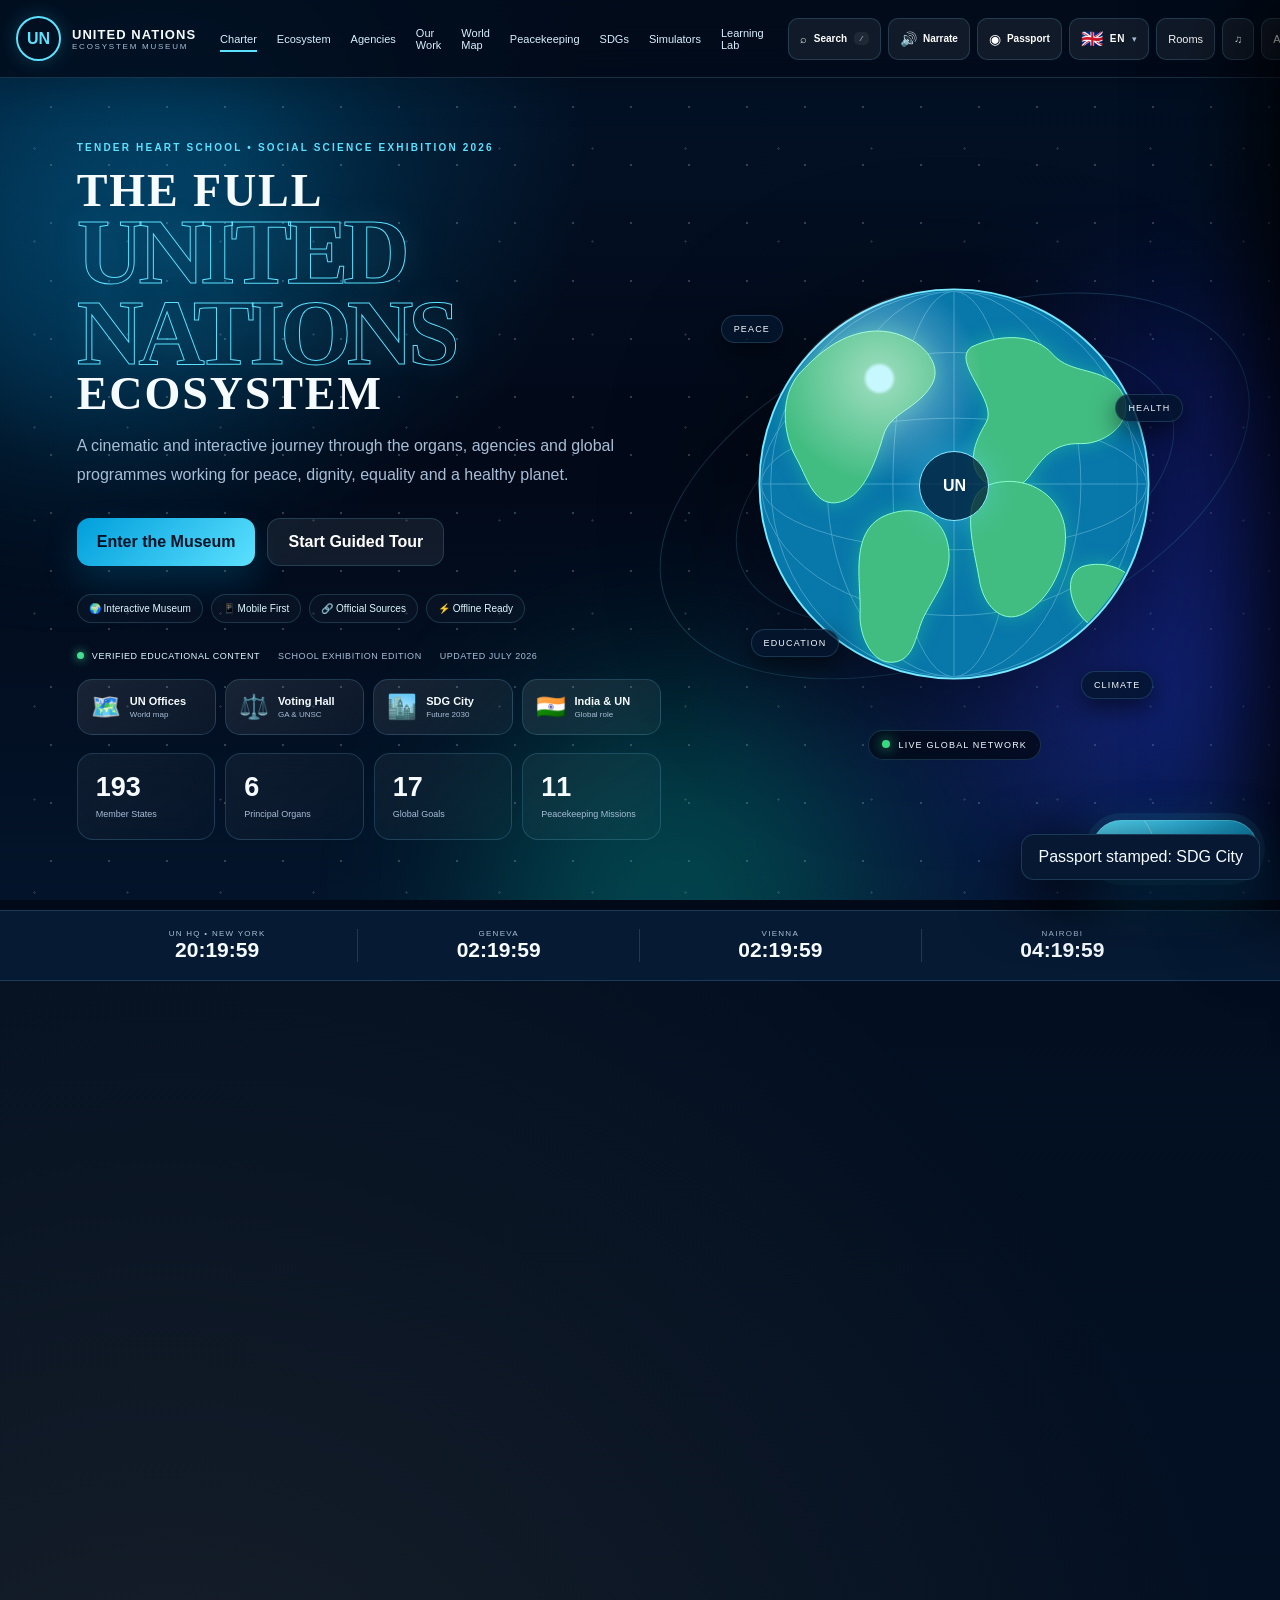
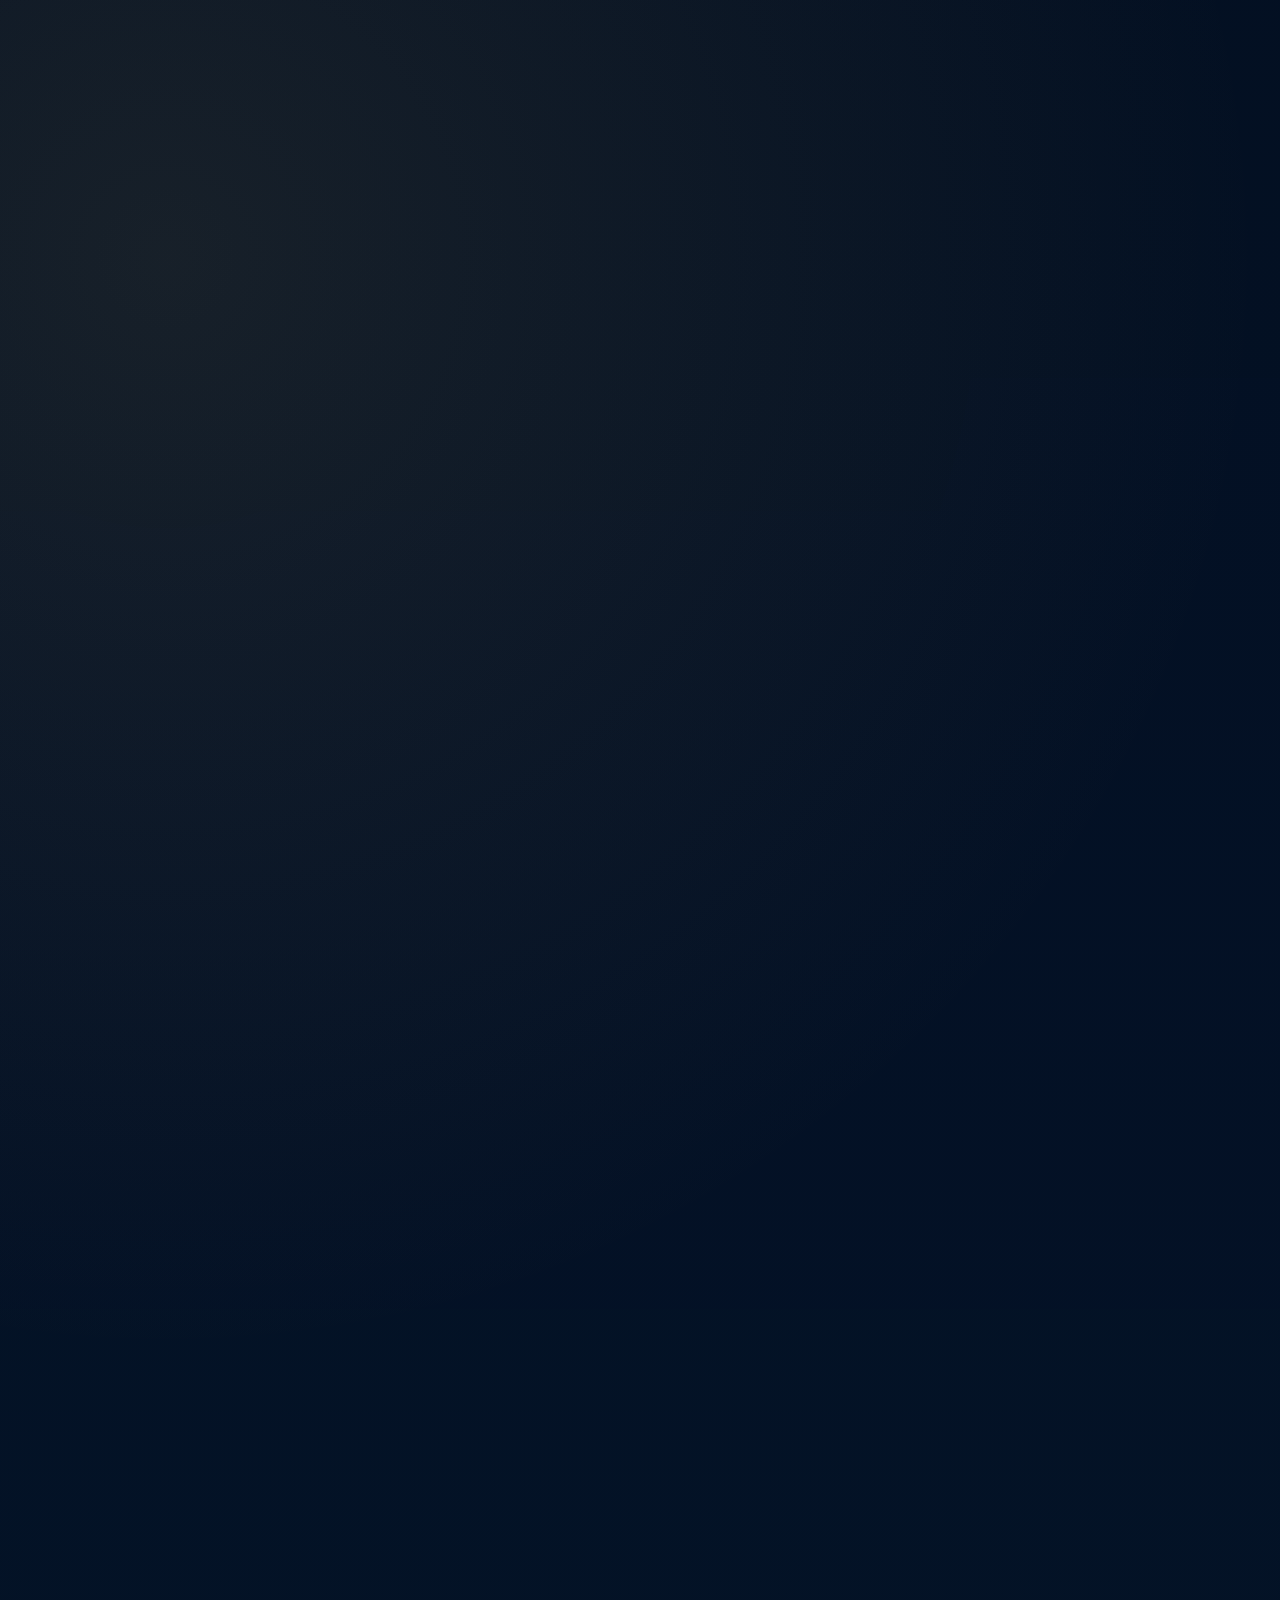
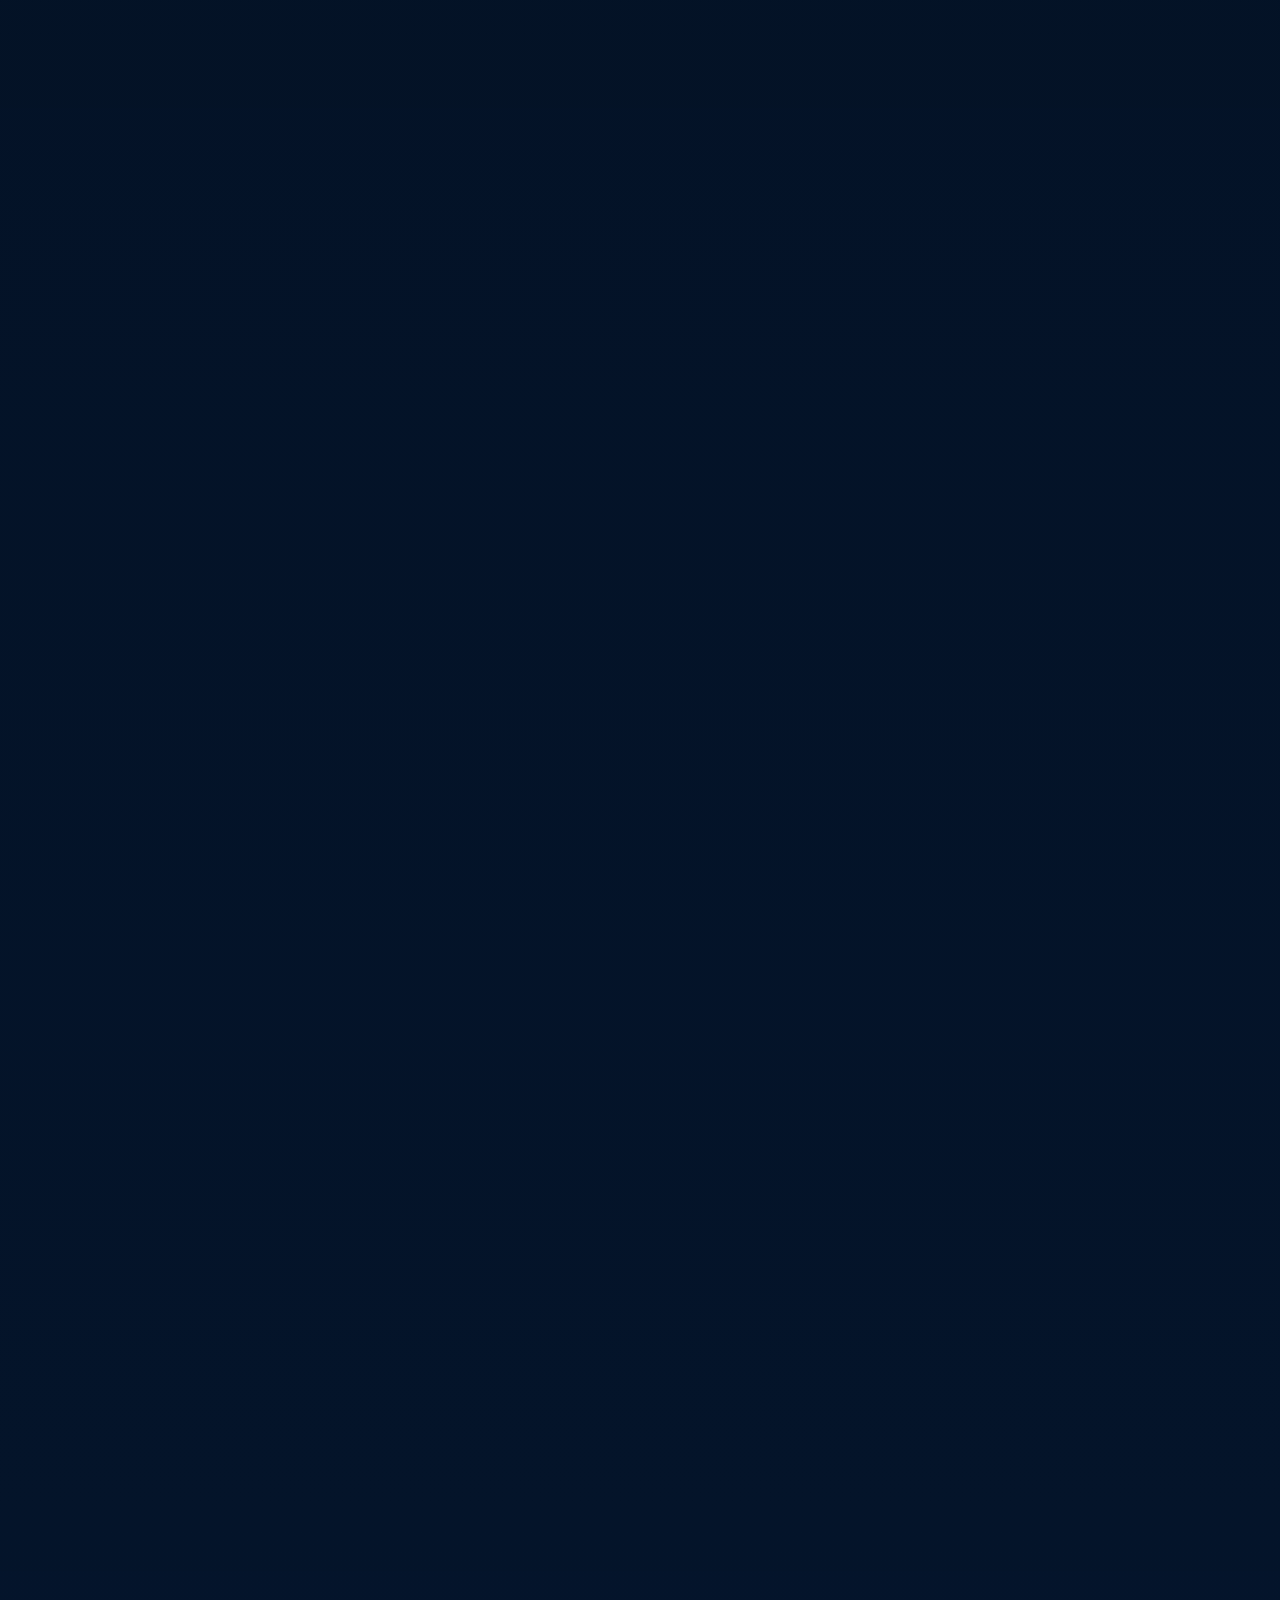
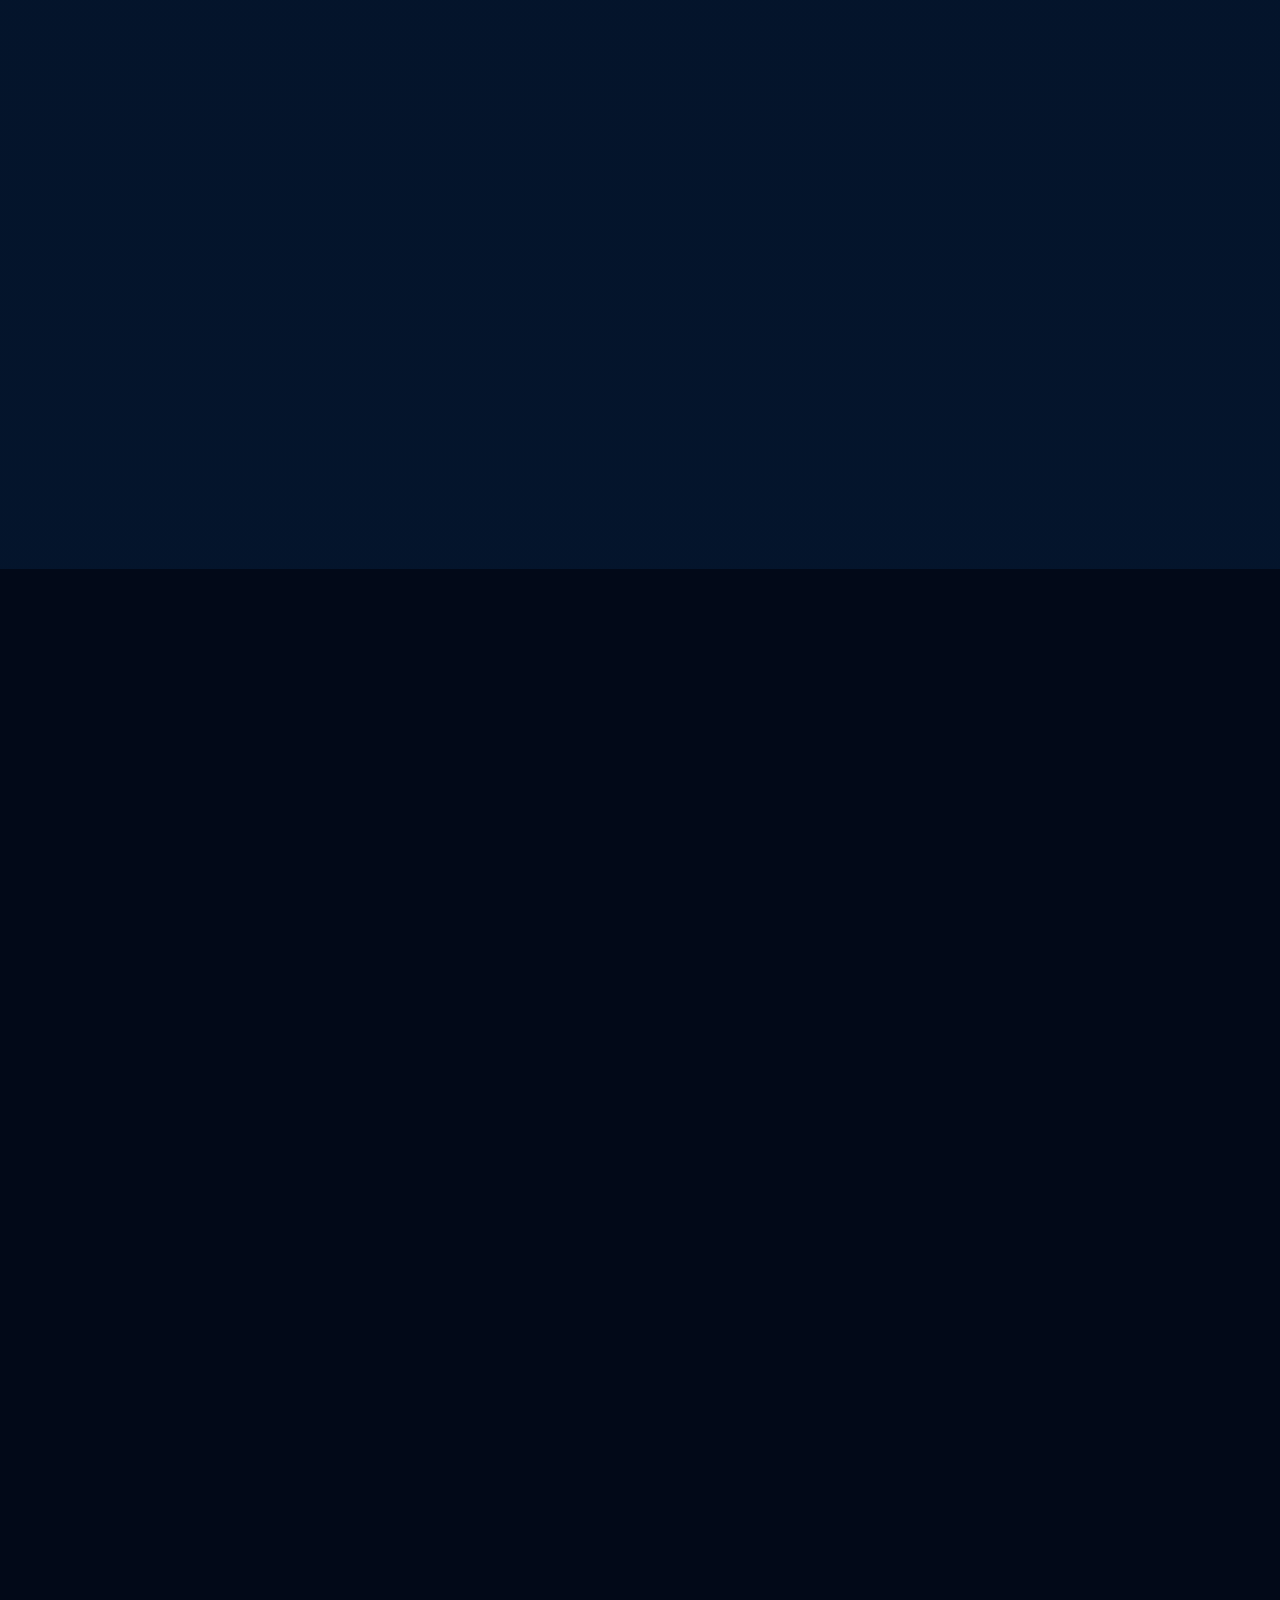
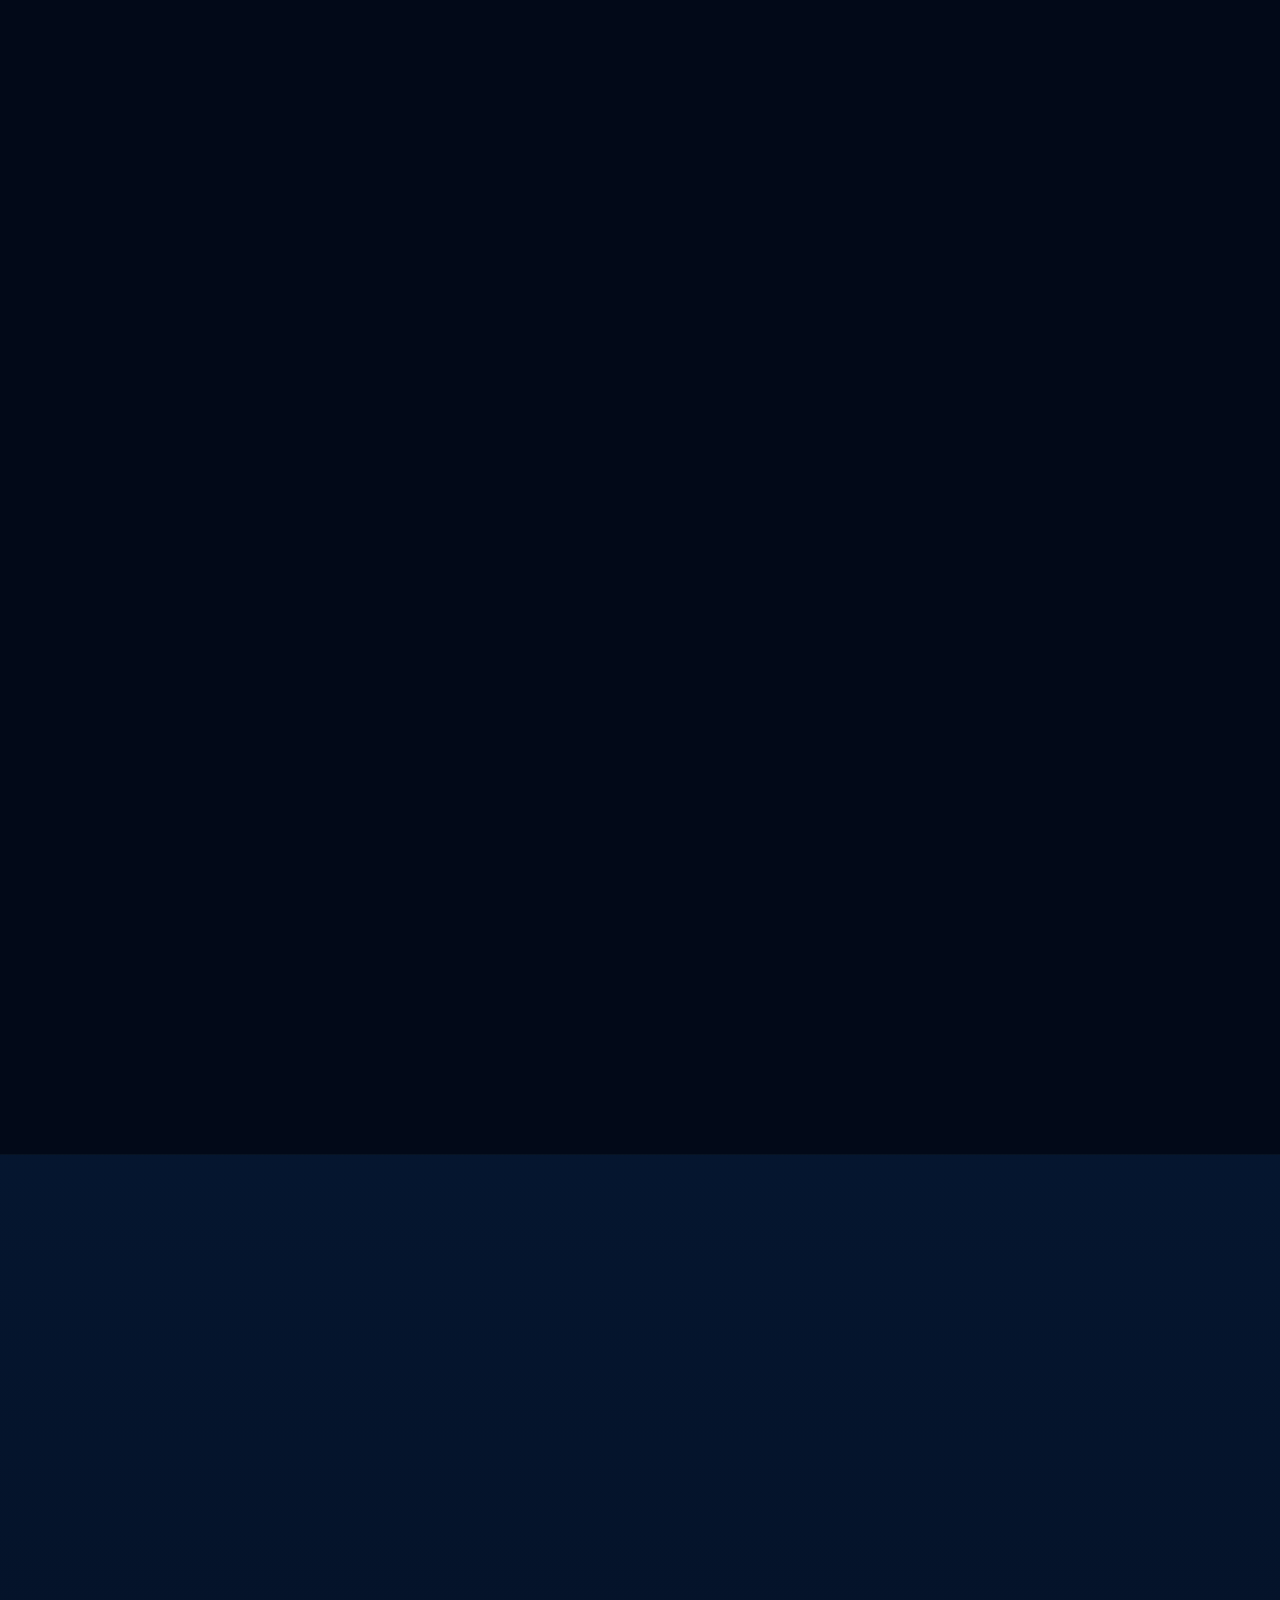
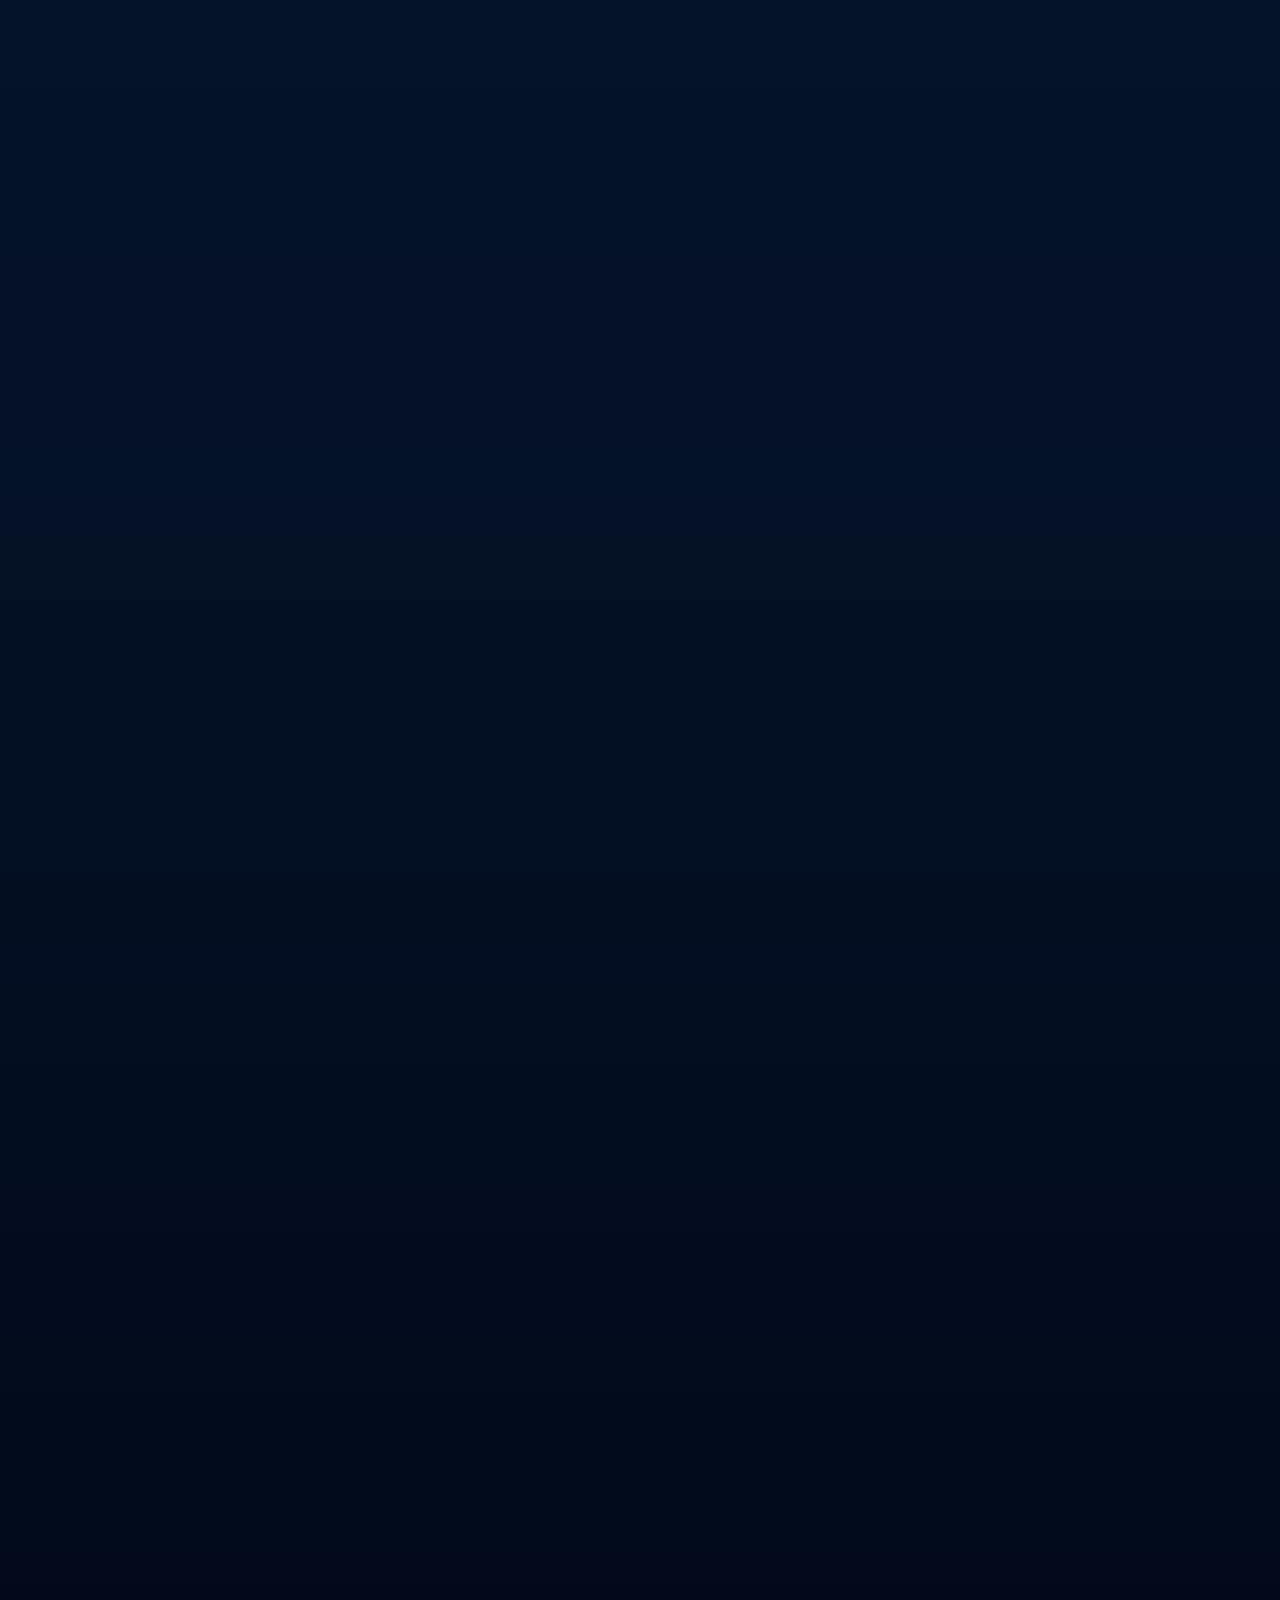
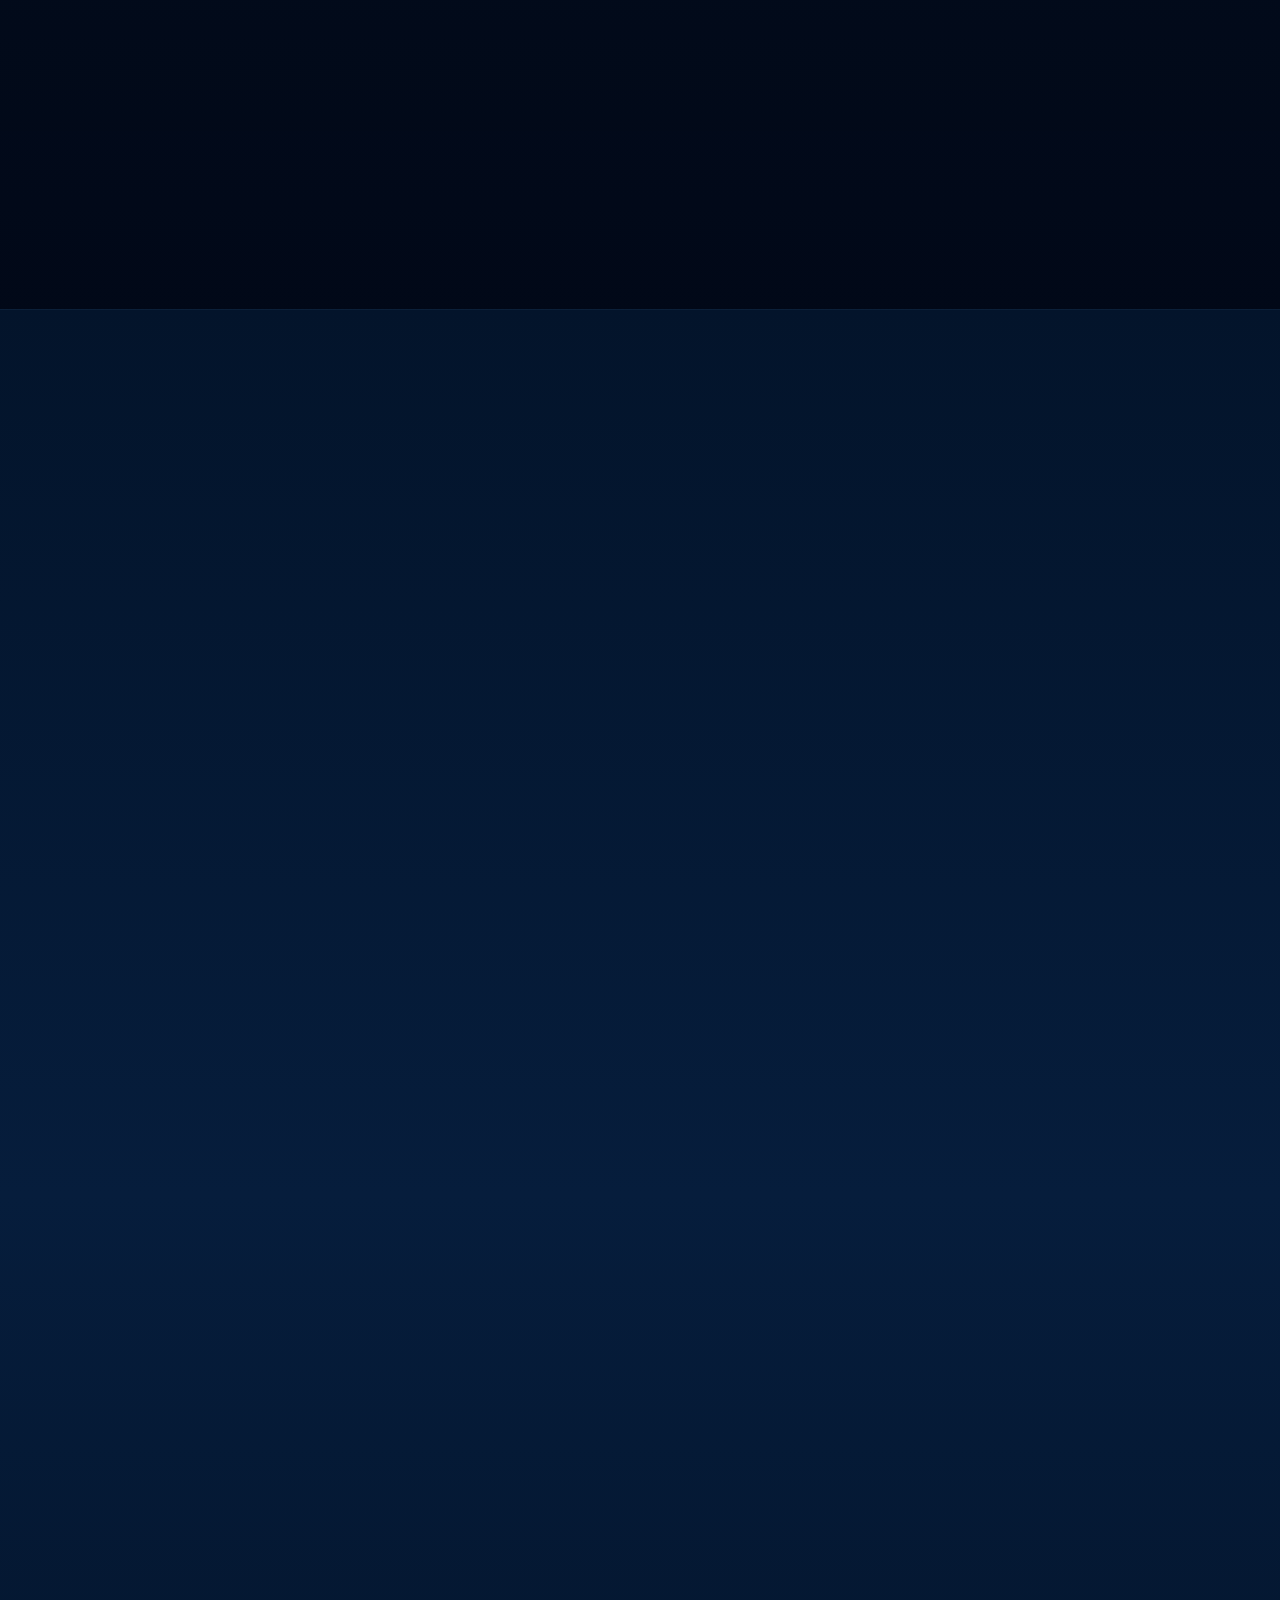
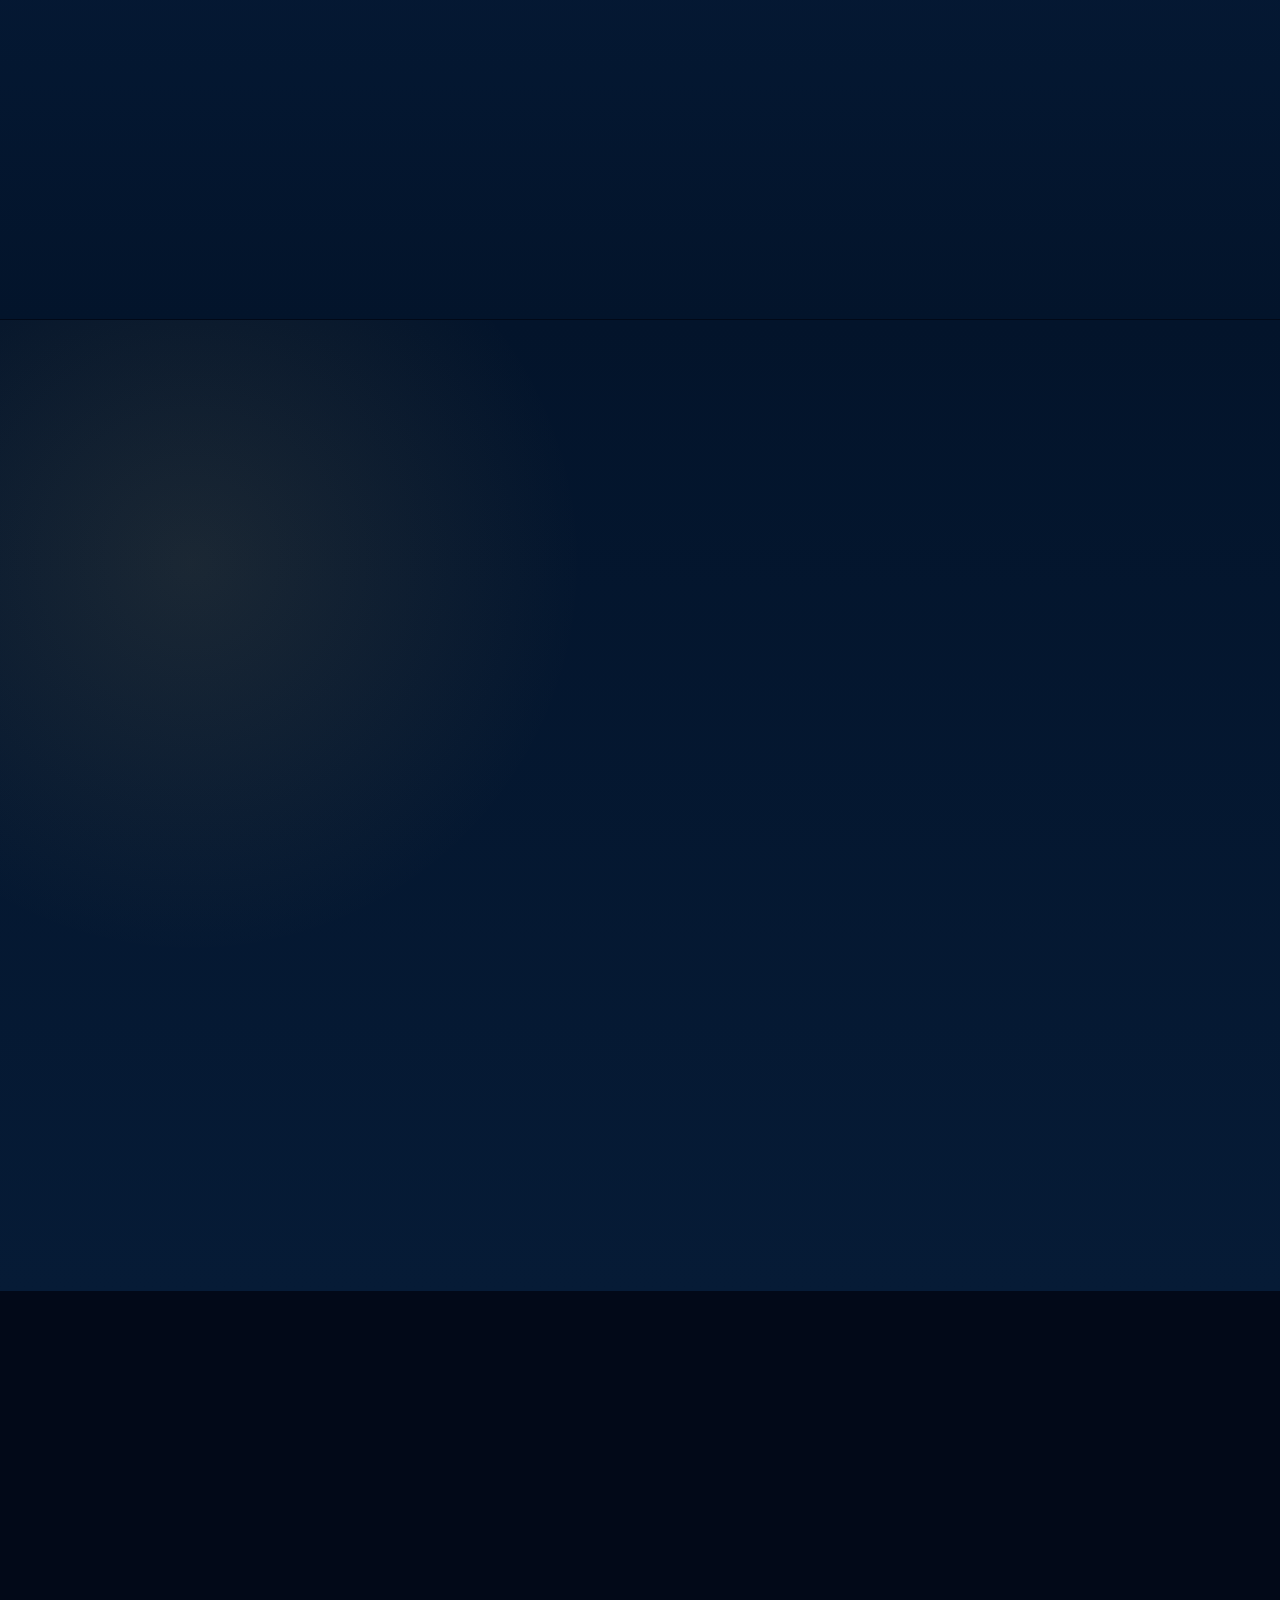
==== commit 713c36cb: "Add files via upload" ====
--- a/index.html
+++ b/index.html
@@ -8,11 +8,11 @@
   <meta name="apple-mobile-web-app-status-bar-style" content="black-translucent">
   <meta name="description" content="Interactive United Nations Ecosystem digital museum for a school exhibition">
   <meta name="theme-color" content="#031225">
-  <title>United Nations Ecosystem — V10.4 Multilingual Edition</title>
+  <title>United Nations Ecosystem — V10.5 Mobile Friendly Edition</title>
   <style id="critical-hidden-fix">[hidden]{display:none!important}.modal[hidden],.tour-card[hidden],.presentation-controls[hidden],.drawer-backdrop[hidden],.sim-panel[hidden],#runtimeError[hidden]{display:none!important}</style>
   <link rel="manifest" href="manifest.webmanifest">
   <link rel="apple-touch-icon" href="assets/icons/icon-192.png">
-  <link rel="stylesheet" href="style.css?v=10.4">
+  <link rel="stylesheet" href="style.css?v=10.5">
 </head>
 <body>
   <a class="skip-link" href="#home">Skip to main content</a>
@@ -91,8 +91,8 @@
 
     <div class="top-actions">
       <button id="museumSearchBtn" class="search-trigger" type="button" title="Search museum"><span>⌕</span><b>Search</b><kbd>/</kbd></button>
-      <button id="narrationBtn" type="button" title="Narrate current section">Narrate</button>
-      <button id="passportBtn" type="button" title="Visitor passport">Passport</button>
+      <button id="narrationBtn" class="compact-top-action" type="button" title="Narrate current section"><span aria-hidden="true">🔊</span><b>Narrate</b></button>
+      <button id="passportBtn" class="compact-top-action" type="button" title="Visitor passport"><span aria-hidden="true">◉</span><b>Passport</b></button>
 
       <div class="language-picker">
         <button id="languageBtn" type="button" title="Language" aria-haspopup="true" aria-expanded="false">
@@ -1224,6 +1224,11 @@
 
 
 
+  
+  <button id="mobileMusicLauncher" class="mobile-music-launcher" type="button" aria-label="Open music player" title="Music Player">
+    <span>♫</span><b>Music</b>
+  </button>
+
   <div id="musicMiniPlayer" class="music-mini-player" hidden>
     <button id="miniMusicOpen" class="mini-music-info" type="button">
       <span id="miniMusicIcon">🌍</span>
@@ -1527,6 +1532,6 @@
   </script>
 
   <script>window.UN_COUNTRIES = [{"name": "Afghanistan", "code": "AF", "flag": "🇦🇫", "region": "Asia"}, {"name": "Albania", "code": "AL", "flag": "🇦🇱", "region": "Europe"}, {"name": "Algeria", "code": "DZ", "flag": "🇩🇿", "region": "Africa"}, {"name": "Andorra", "code": "AD", "flag": "🇦🇩", "region": "Europe"}, {"name": "Angola", "code": "AO", "flag": "🇦🇴", "region": "Africa"}, {"name": "Antigua and Barbuda", "code": "AG", "flag": "🇦🇬", "region": "Americas"}, {"name": "Argentina", "code": "AR", "flag": "🇦🇷", "region": "Americas"}, {"name": "Armenia", "code": "AM", "flag": "🇦🇲", "region": "Europe"}, {"name": "Australia", "code": "AU", "flag": "🇦🇺", "region": "Oceania"}, {"name": "Austria", "code": "AT", "flag": "🇦🇹", "region": "Europe"}, {"name": "Azerbaijan", "code": "AZ", "flag": "🇦🇿", "region": "Europe"}, {"name": "Bahamas", "code": "BS", "flag": "🇧🇸", "region": "Americas"}, {"name": "Bahrain", "code": "BH", "flag": "🇧🇭", "region": "Asia"}, {"name": "Bangladesh", "code": "BD", "flag": "🇧🇩", "region": "Asia"}, {"name": "Barbados", "code": "BB", "flag": "🇧🇧", "region": "Americas"}, {"name": "Belarus", "code": "BY", "flag": "🇧🇾", "region": "Europe"}, {"name": "Belgium", "code": "BE", "flag": "🇧🇪", "region": "Europe"}, {"name": "Belize", "code": "BZ", "flag": "🇧🇿", "region": "Americas"}, {"name": "Benin", "code": "BJ", "flag": "🇧🇯", "region": "Africa"}, {"name": "Bhutan", "code": "BT", "flag": "🇧🇹", "region": "Asia"}, {"name": "Bolivia", "code": "BO", "flag": "🇧🇴", "region": "Americas"}, {"name": "Bosnia and Herzegovina", "code": "BA", "flag": "🇧🇦", "region": "Europe"}, {"name": "Botswana", "code": "BW", "flag": "🇧🇼", "region": "Africa"}, {"name": "Brazil", "code": "BR", "flag": "🇧🇷", "region": "Americas"}, {"name": "Brunei Darussalam", "code": "UN", "flag": "🇺🇳", "region": "Asia"}, {"name": "Bulgaria", "code": "BG", "flag": "🇧🇬", "region": "Europe"}, {"name": "Burkina Faso", "code": "BF", "flag": "🇧🇫", "region": "Africa"}, {"name": "Burundi", "code": "BI", "flag": "🇧🇮", "region": "Africa"}, {"name": "Cabo Verde", "code": "UN", "flag": "🇺🇳", "region": "Africa"}, {"name": "Cambodia", "code": "KH", "flag": "🇰🇭", "region": "Asia"}, {"name": "Cameroon", "code": "CM", "flag": "🇨🇲", "region": "Africa"}, {"name": "Canada", "code": "CA", "flag": "🇨🇦", "region": "Americas"}, {"name": "Central African Republic", "code": "CF", "flag": "🇨🇫", "region": "Africa"}, {"name": "Chad", "code": "TD", "flag": "🇹🇩", "region": "Africa"}, {"name": "Chile", "code": "CL", "flag": "🇨🇱", "region": "Americas"}, {"name": "China", "code": "CN", "flag": "🇨🇳", "region": "Asia"}, {"name": "Colombia", "code": "CO", "flag": "🇨🇴", "region": "Americas"}, {"name": "Comoros", "code": "KM", "flag": "🇰🇲", "region": "Africa"}, {"name": "Congo", "code": "CG", "flag": "🇨🇬", "region": "Africa"}, {"name": "Costa Rica", "code": "CR", "flag": "🇨🇷", "region": "Americas"}, {"name": "Côte d'Ivoire", "code": "CI", "flag": "🇨🇮", "region": "Africa"}, {"name": "Croatia", "code": "HR", "flag": "🇭🇷", "region": "Europe"}, {"name": "Cuba", "code": "CU", "flag": "🇨🇺", "region": "Americas"}, {"name": "Cyprus", "code": "CY", "flag": "🇨🇾", "region": "Europe"}, {"name": "Czechia", "code": "CZ", "flag": "🇨🇿", "region": "Europe"}, {"name": "Democratic People's Republic of Korea", "code": "KP", "flag": "🇰🇵", "region": "Asia"}, {"name": "Democratic Republic of the Congo", "code": "CD", "flag": "🇨🇩", "region": "Africa"}, {"name": "Denmark", "code": "DK", "flag": "🇩🇰", "region": "Europe"}, {"name": "Djibouti", "code": "DJ", "flag": "🇩🇯", "region": "Africa"}, {"name": "Dominica", "code": "DM", "flag": "🇩🇲", "region": "Americas"}, {"name": "Dominican Republic", "code": "DO", "flag": "🇩🇴", "region": "Americas"}, {"name": "Ecuador", "code": "EC", "flag": "🇪🇨", "region": "Americas"}, {"name": "Egypt", "code": "EG", "flag": "🇪🇬", "region": "Africa"}, {"name": "El Salvador", "code": "SV", "flag": "🇸🇻", "region": "Americas"}, {"name": "Equatorial Guinea", "code": "GQ", "flag": "🇬🇶", "region": "Africa"}, {"name": "Eritrea", "code": "ER", "flag": "🇪🇷", "region": "Africa"}, {"name": "Estonia", "code": "EE", "flag": "🇪🇪", "region": "Europe"}, {"name": "Eswatini", "code": "SZ", "flag": "🇸🇿", "region": "Africa"}, {"name": "Ethiopia", "code": "ET", "flag": "🇪🇹", "region": "Africa"}, {"name": "Fiji", "code": "FJ", "flag": "🇫🇯", "region": "Oceania"}, {"name": "Finland", "code": "FI", "flag": "🇫🇮", "region": "Europe"}, {"name": "France", "code": "FR", "flag": "🇫🇷", "region": "Europe"}, {"name": "Gabon", "code": "GA", "flag": "🇬🇦", "region": "Africa"}, {"name": "Gambia", "code": "GM", "flag": "🇬🇲", "region": "Africa"}, {"name": "Georgia", "code": "GE", "flag": "🇬🇪", "region": "Europe"}, {"name": "Germany", "code": "DE", "flag": "🇩🇪", "region": "Europe"}, {"name": "Ghana", "code": "GH", "flag": "🇬🇭", "region": "Africa"}, {"name": "Greece", "code": "GR", "flag": "🇬🇷", "region": "Europe"}, {"name": "Grenada", "code": "GD", "flag": "🇬🇩", "region": "Americas"}, {"name": "Guatemala", "code": "GT", "flag": "🇬🇹", "region": "Americas"}, {"name": "Guinea", "code": "GN", "flag": "🇬🇳", "region": "Africa"}, {"name": "Guinea-Bissau", "code": "GW", "flag": "🇬🇼", "region": "Africa"}, {"name": "Guyana", "code": "GY", "flag": "🇬🇾", "region": "Americas"}, {"name": "Haiti", "code": "HT", "flag": "🇭🇹", "region": "Americas"}, {"name": "Honduras", "code": "HN", "flag": "🇭🇳", "region": "Americas"}, {"name": "Hungary", "code": "HU", "flag": "🇭🇺", "region": "Europe"}, {"name": "Iceland", "code": "IS", "flag": "🇮🇸", "region": "Europe"}, {"name": "India", "code": "IN", "flag": "🇮🇳", "region": "Asia"}, {"name": "Indonesia", "code": "ID", "flag": "🇮🇩", "region": "Asia"}, {"name": "Iran", "code": "IR", "flag": "🇮🇷", "region": "Asia"}, {"name": "Iraq", "code": "IQ", "flag": "🇮🇶", "region": "Asia"}, {"name": "Ireland", "code": "IE", "flag": "🇮🇪", "region": "Europe"}, {"name": "Israel", "code": "IL", "flag": "🇮🇱", "region": "Asia"}, {"name": "Italy", "code": "IT", "flag": "🇮🇹", "region": "Europe"}, {"name": "Jamaica", "code": "JM", "flag": "🇯🇲", "region": "Americas"}, {"name": "Japan", "code": "JP", "flag": "🇯🇵", "region": "Asia"}, {"name": "Jordan", "code": "JO", "flag": "🇯🇴", "region": "Asia"}, {"name": "Kazakhstan", "code": "KZ", "flag": "🇰🇿", "region": "Asia"}, {"name": "Kenya", "code": "KE", "flag": "🇰🇪", "region": "Africa"}, {"name": "Kiribati", "code": "KI", "flag": "🇰🇮", "region": "Oceania"}, {"name": "Kuwait", "code": "KW", "flag": "🇰🇼", "region": "Asia"}, {"name": "Kyrgyzstan", "code": "KG", "flag": "🇰🇬", "region": "Asia"}, {"name": "Lao People's Democratic Republic", "code": "LA", "flag": "🇱🇦", "region": "Asia"}, {"name": "Latvia", "code": "LV", "flag": "🇱🇻", "region": "Europe"}, {"name": "Lebanon", "code": "LB", "flag": "🇱🇧", "region": "Asia"}, {"name": "Lesotho", "code": "LS", "flag": "🇱🇸", "region": "Africa"}, {"name": "Liberia", "code": "LR", "flag": "🇱🇷", "region": "Africa"}, {"name": "Libya", "code": "LY", "flag": "🇱🇾", "region": "Africa"}, {"name": "Liechtenstein", "code": "LI", "flag": "🇱🇮", "region": "Europe"}, {"name": "Lithuania", "code": "LT", "flag": "🇱🇹", "region": "Europe"}, {"name": "Luxembourg", "code": "LU", "flag": "🇱🇺", "region": "Europe"}, {"name": "Madagascar", "code": "MG", "flag": "🇲🇬", "region": "Africa"}, {"name": "Malawi", "code": "MW", "flag": "🇲🇼", "region": "Africa"}, {"name": "Malaysia", "code": "MY", "flag": "🇲🇾", "region": "Asia"}, {"name": "Maldives", "code": "MV", "flag": "🇲🇻", "region": "Asia"}, {"name": "Mali", "code": "ML", "flag": "🇲🇱", "region": "Africa"}, {"name": "Malta", "code": "MT", "flag": "🇲🇹", "region": "Europe"}, {"name": "Marshall Islands", "code": "MH", "flag": "🇲🇭", "region": "Oceania"}, {"name": "Mauritania", "code": "MR", "flag": "🇲🇷", "region": "Africa"}, {"name": "Mauritius", "code": "MU", "flag": "🇲🇺", "region": "Africa"}, {"name": "Mexico", "code": "MX", "flag": "🇲🇽", "region": "Americas"}, {"name": "Micronesia", "code": "FM", "flag": "🇫🇲", "region": "Oceania"}, {"name": "Monaco", "code": "MC", "flag": "🇲🇨", "region": "Europe"}, {"name": "Mongolia", "code": "MN", "flag": "🇲🇳", "region": "Asia"}, {"name": "Montenegro", "code": "ME", "flag": "🇲🇪", "region": "Europe"}, {"name": "Morocco", "code": "MA", "flag": "🇲🇦", "region": "Africa"}, {"name": "Mozambique", "code": "MZ", "flag": "🇲🇿", "region": "Africa"}, {"name": "Myanmar", "code": "MM", "flag": "🇲🇲", "region": "Asia"}, {"name": "Namibia", "code": "NA", "flag": "🇳🇦", "region": "Africa"}, {"name": "Nauru", "code": "NR", "flag": "🇳🇷", "region": "Oceania"}, {"name": "Nepal", "code": "NP", "flag": "🇳🇵", "region": "Asia"}, {"name": "Netherlands", "code": "NL", "flag": "🇳🇱", "region": "Europe"}, {"name": "New Zealand", "code": "NZ", "flag": "🇳🇿", "region": "Oceania"}, {"name": "Nicaragua", "code": "NI", "flag": "🇳🇮", "region": "Americas"}, {"name": "Niger", "code": "NE", "flag": "🇳🇪", "region": "Africa"}, {"name": "Nigeria", "code": "NG", "flag": "🇳🇬", "region": "Africa"}, {"name": "North Macedonia", "code": "MK", "flag": "🇲🇰", "region": "Europe"}, {"name": "Norway", "code": "NO", "flag": "🇳🇴", "region": "Europe"}, {"name": "Oman", "code": "OM", "flag": "🇴🇲", "region": "Asia"}, {"name": "Pakistan", "code": "PK", "flag": "🇵🇰", "region": "Asia"}, {"name": "Palau", "code": "PW", "flag": "🇵🇼", "region": "Oceania"}, {"name": "Panama", "code": "PA", "flag": "🇵🇦", "region": "Americas"}, {"name": "Papua New Guinea", "code": "PG", "flag": "🇵🇬", "region": "Oceania"}, {"name": "Paraguay", "code": "PY", "flag": "🇵🇾", "region": "Americas"}, {"name": "Peru", "code": "PE", "flag": "🇵🇪", "region": "Americas"}, {"name": "Philippines", "code": "PH", "flag": "🇵🇭", "region": "Asia"}, {"name": "Poland", "code": "PL", "flag": "🇵🇱", "region": "Europe"}, {"name": "Portugal", "code": "PT", "flag": "🇵🇹", "region": "Europe"}, {"name": "Qatar", "code": "QA", "flag": "🇶🇦", "region": "Asia"}, {"name": "Republic of Korea", "code": "KR", "flag": "🇰🇷", "region": "Asia"}, {"name": "Republic of Moldova", "code": "MD", "flag": "🇲🇩", "region": "Europe"}, {"name": "Romania", "code": "RO", "flag": "🇷🇴", "region": "Europe"}, {"name": "Russian Federation", "code": "RU", "flag": "🇷🇺", "region": "Europe"}, {"name": "Rwanda", "code": "RW", "flag": "🇷🇼", "region": "Africa"}, {"name": "Saint Kitts and Nevis", "code": "KN", "flag": "🇰🇳", "region": "Americas"}, {"name": "Saint Lucia", "code": "LC", "flag": "🇱🇨", "region": "Americas"}, {"name": "Saint Vincent and the Grenadines", "code": "VC", "flag": "🇻🇨", "region": "Americas"}, {"name": "Samoa", "code": "WS", "flag": "🇼🇸", "region": "Oceania"}, {"name": "San Marino", "code": "SM", "flag": "🇸🇲", "region": "Europe"}, {"name": "Sao Tome and Principe", "code": "ST", "flag": "🇸🇹", "region": "Africa"}, {"name": "Saudi Arabia", "code": "SA", "flag": "🇸🇦", "region": "Asia"}, {"name": "Senegal", "code": "SN", "flag": "🇸🇳", "region": "Africa"}, {"name": "Serbia", "code": "RS", "flag": "🇷🇸", "region": "Europe"}, {"name": "Seychelles", "code": "SC", "flag": "🇸🇨", "region": "Africa"}, {"name": "Sierra Leone", "code": "SL", "flag": "🇸🇱", "region": "Africa"}, {"name": "Singapore", "code": "SG", "flag": "🇸🇬", "region": "Asia"}, {"name": "Slovakia", "code": "SK", "flag": "🇸🇰", "region": "Europe"}, {"name": "Slovenia", "code": "SI", "flag": "🇸🇮", "region": "Europe"}, {"name": "Solomon Islands", "code": "SB", "flag": "🇸🇧", "region": "Oceania"}, {"name": "Somalia", "code": "SO", "flag": "🇸🇴", "region": "Africa"}, {"name": "South Africa", "code": "ZA", "flag": "🇿🇦", "region": "Africa"}, {"name": "South Sudan", "code": "SS", "flag": "🇸🇸", "region": "Africa"}, {"name": "Spain", "code": "ES", "flag": "🇪🇸", "region": "Europe"}, {"name": "Sri Lanka", "code": "LK", "flag": "🇱🇰", "region": "Asia"}, {"name": "Sudan", "code": "SD", "flag": "🇸🇩", "region": "Africa"}, {"name": "Suriname", "code": "SR", "flag": "🇸🇷", "region": "Americas"}, {"name": "Sweden", "code": "SE", "flag": "🇸🇪", "region": "Europe"}, {"name": "Switzerland", "code": "CH", "flag": "🇨🇭", "region": "Europe"}, {"name": "Syrian Arab Republic", "code": "SY", "flag": "🇸🇾", "region": "Asia"}, {"name": "Tajikistan", "code": "TJ", "flag": "🇹🇯", "region": "Asia"}, {"name": "Thailand", "code": "TH", "flag": "🇹🇭", "region": "Asia"}, {"name": "Timor-Leste", "code": "TL", "flag": "🇹🇱", "region": "Asia"}, {"name": "Togo", "code": "TG", "flag": "🇹🇬", "region": "Africa"}, {"name": "Tonga", "code": "TO", "flag": "🇹🇴", "region": "Oceania"}, {"name": "Trinidad and Tobago", "code": "TT", "flag": "🇹🇹", "region": "Americas"}, {"name": "Tunisia", "code": "TN", "flag": "🇹🇳", "region": "Africa"}, {"name": "Türkiye", "code": "TR", "flag": "🇹🇷", "region": "Europe"}, {"name": "Turkmenistan", "code": "TM", "flag": "🇹🇲", "region": "Asia"}, {"name": "Tuvalu", "code": "TV", "flag": "🇹🇻", "region": "Oceania"}, {"name": "Uganda", "code": "UG", "flag": "🇺🇬", "region": "Africa"}, {"name": "Ukraine", "code": "UA", "flag": "🇺🇦", "region": "Europe"}, {"name": "United Arab Emirates", "code": "AE", "flag": "🇦🇪", "region": "Asia"}, {"name": "United Kingdom", "code": "GB", "flag": "🇬🇧", "region": "Europe"}, {"name": "United Republic of Tanzania", "code": "TZ", "flag": "🇹🇿", "region": "Africa"}, {"name": "United States", "code": "US", "flag": "🇺🇸", "region": "Americas"}, {"name": "Uruguay", "code": "UY", "flag": "🇺🇾", "region": "Americas"}, {"name": "Uzbekistan", "code": "UZ", "flag": "🇺🇿", "region": "Asia"}, {"name": "Vanuatu", "code": "VU", "flag": "🇻🇺", "region": "Oceania"}, {"name": "Venezuela", "code": "VE", "flag": "🇻🇪", "region": "Americas"}, {"name": "Viet Nam", "code": "VN", "flag": "🇻🇳", "region": "Asia"}, {"name": "Yemen", "code": "YE", "flag": "🇾🇪", "region": "Asia"}, {"name": "Zambia", "code": "ZM", "flag": "🇿🇲", "region": "Africa"}, {"name": "Zimbabwe", "code": "ZW", "flag": "🇿🇼", "region": "Africa"}];window.SITE_DATA = {"agencies": [{"id": "un", "name": "United Nations", "short": "UN", "year": "1945", "hq": "New York, USA", "leader": "Secretary-General: António Guterres", "category": "Core System", "icon": "🌐", "url": "https://www.un.org/", "functions": ["Maintains international peace and security", "Promotes human rights", "Coordinates humanitarian and development work"], "achievement": "Created a universal forum where 193 Member States can cooperate.", "project": "Global action on peace, climate, development and humanitarian emergencies."}, {"id": "ga", "name": "General Assembly", "short": "UNGA", "year": "1945", "hq": "New York, USA", "leader": "See the official website for current leadership details", "category": "Principal Organ", "icon": "🏛️", "url": "https://www.un.org/en/ga/", "functions": ["Universal deliberative forum", "Approves the UN budget", "Elects members to UN bodies"], "achievement": "Gives every UN Member State one vote.", "project": "Annual sessions, high-level debates and global resolutions."}, {"id": "sc", "name": "Security Council", "short": "UNSC", "year": "1945", "hq": "New York, USA", "leader": "See the official website for current leadership details", "category": "Principal Organ", "icon": "🛡️", "url": "https://www.un.org/securitycouncil/", "functions": ["Maintains peace and security", "Creates peacekeeping mandates", "May impose sanctions"], "achievement": "Can adopt binding decisions under the UN Charter.", "project": "Responding to conflicts and threats to international peace."}, {"id": "ecosoc", "name": "Economic and Social Council", "short": "ECOSOC", "year": "1945", "hq": "New York, USA", "leader": "See the official website for current leadership details", "category": "Principal Organ", "icon": "🤝", "url": "https://ecosoc.un.org/", "functions": ["Coordinates economic and social work", "Connects governments and civil society", "Reviews sustainable development"], "achievement": "Links the UN development system with Member States and NGOs.", "project": "High-level political forum and development coordination."}, {"id": "icj", "name": "International Court of Justice", "short": "ICJ", "year": "1945", "hq": "The Hague, Netherlands", "leader": "See the official website for current leadership details", "category": "Principal Organ", "icon": "⚖️", "url": "https://www.icj-cij.org/", "functions": ["Settles legal disputes between states", "Gives advisory opinions", "Interprets international law"], "achievement": "Serves as the principal judicial organ of the UN.", "project": "Peaceful settlement of international legal disputes."}, {"id": "secretariat", "name": "UN Secretariat", "short": "Secretariat", "year": "1945", "hq": "New York and worldwide", "leader": "See the official website for current leadership details", "category": "Principal Organ", "icon": "🏢", "url": "https://www.un.org/en/about-us/secretariat", "functions": ["Carries out daily UN work", "Prepares studies and reports", "Supports meetings and missions"], "achievement": "Turns decisions of Member States into coordinated action.", "project": "Administration, diplomacy, research and field support."}, {"id": "trusteeship", "name": "Trusteeship Council", "short": "Trusteeship", "year": "1945", "hq": "New York, USA", "leader": "See the official website for current leadership details", "category": "Principal Organ", "icon": "🕊️", "url": "https://www.un.org/en/about-us/trusteeship-council", "functions": ["Supervised trust territories", "Supported self-government", "Advanced decolonization"], "achievement": "All trust territories achieved self-government or independence.", "project": "Operations are suspended; meetings may be held when required."}, {"id": "who", "name": "World Health Organization", "short": "WHO", "year": "1948", "hq": "Geneva, Switzerland", "leader": "Director-General: Dr Tedros Adhanom Ghebreyesus", "category": "Health", "icon": "🏥", "url": "https://www.who.int/", "functions": ["Coordinates global health", "Sets health standards", "Supports outbreak response"], "achievement": "Led international action against major diseases and health emergencies.", "project": "Universal health coverage, emergency preparedness and disease control."}, {"id": "unicef", "name": "UNICEF", "short": "UNICEF", "year": "1946", "hq": "New York, USA", "leader": "See the official website for current leadership details", "category": "Humanitarian", "icon": "👶", "url": "https://www.unicef.org/", "functions": ["Protects children's rights", "Supports nutrition and vaccination", "Provides education and clean water"], "achievement": "Works for children in more than 190 countries and territories.", "project": "Child protection, education, health, water and emergency relief."}, {"id": "unesco", "name": "UNESCO", "short": "UNESCO", "year": "1945", "hq": "Paris, France", "leader": "Director-General: Khaled El-Enany", "category": "Education & Culture", "icon": "📚", "url": "https://www.unesco.org/", "functions": ["Promotes education", "Protects cultural heritage", "Supports science and free information"], "achievement": "Created the World Heritage system.", "project": "Education transformation, heritage protection and ethical science."}, {"id": "fao", "name": "Food and Agriculture Organization", "short": "FAO", "year": "1945", "hq": "Rome, Italy", "leader": "See the official website for current leadership details", "category": "Food", "icon": "🌾", "url": "https://www.fao.org/", "functions": ["Fights hunger", "Improves agriculture", "Provides food and farming data"], "achievement": "Supports countries in food security and sustainable farming.", "project": "Climate-smart agriculture, food systems and rural development."}, {"id": "undp", "name": "United Nations Development Programme", "short": "UNDP", "year": "1965", "hq": "New York, USA", "leader": "See the official website for current leadership details", "category": "Development", "icon": "📈", "url": "https://www.undp.org/", "functions": ["Reduces poverty", "Strengthens governance", "Supports climate resilience"], "achievement": "Works in countries and territories across the world.", "project": "Development finance, digital transformation and crisis recovery."}, {"id": "unep", "name": "United Nations Environment Programme", "short": "UNEP", "year": "1972", "hq": "Nairobi, Kenya", "leader": "See the official website for current leadership details", "category": "Environment", "icon": "🌿", "url": "https://www.unep.org/", "functions": ["Leads environmental action", "Supports climate cooperation", "Protects nature and ecosystems"], "achievement": "Helped build major global environmental agreements.", "project": "Climate, biodiversity, pollution and sustainable consumption."}, {"id": "unhcr", "name": "UN Refugee Agency", "short": "UNHCR", "year": "1950", "hq": "Geneva, Switzerland", "leader": "See the official website for current leadership details", "category": "Humanitarian", "icon": "🏕️", "url": "https://www.unhcr.org/", "functions": ["Protects refugees", "Provides shelter and legal support", "Finds long-term solutions"], "achievement": "Has assisted displaced people for generations.", "project": "Emergency protection, resettlement and support for host communities."}, {"id": "wfp", "name": "World Food Programme", "short": "WFP", "year": "1961", "hq": "Rome, Italy", "leader": "See the official website for current leadership details", "category": "Humanitarian", "icon": "🍞", "url": "https://www.wfp.org/", "functions": ["Delivers emergency food", "Supports school meals", "Uses logistics in crises"], "achievement": "Received the 2020 Nobel Peace Prize.", "project": "Emergency food relief, nutrition and resilience."}, {"id": "unwomen", "name": "UN Women", "short": "UN Women", "year": "2010", "hq": "New York, USA", "leader": "See the official website for current leadership details", "category": "Human Rights", "icon": "👩", "url": "https://www.unwomen.org/", "functions": ["Promotes gender equality", "Supports women's leadership", "Works to end violence"], "achievement": "Created a unified UN entity for gender equality.", "project": "Leadership, economic empowerment and safety."}, {"id": "unhabitat", "name": "UN-Habitat", "short": "UN-Habitat", "year": "1978", "hq": "Nairobi, Kenya", "leader": "See the official website for current leadership details", "category": "Development", "icon": "🏙️", "url": "https://unhabitat.org/", "functions": ["Promotes sustainable cities", "Supports housing", "Improves urban planning"], "achievement": "Leads the UN system's work on human settlements.", "project": "Inclusive cities, housing and urban resilience."}, {"id": "worldbank", "name": "World Bank Group", "short": "World Bank", "year": "1944", "hq": "Washington, D.C., USA", "leader": "See the official website for current leadership details", "category": "Finance", "icon": "🏦", "url": "https://www.worldbank.org/", "functions": ["Finances development", "Supports poverty reduction", "Provides research and advice"], "achievement": "Funds infrastructure, education, health and development programmes.", "project": "Development finance and shared prosperity."}, {"id": "imf", "name": "International Monetary Fund", "short": "IMF", "year": "1944", "hq": "Washington, D.C., USA", "leader": "See the official website for current leadership details", "category": "Finance", "icon": "💹", "url": "https://www.imf.org/", "functions": ["Promotes financial stability", "Provides policy advice", "Offers financial assistance"], "achievement": "Supports international monetary cooperation.", "project": "Economic monitoring, lending and capacity development."}], "sdgs": [["No Poverty", "#e5243b", "End poverty in all its forms everywhere.", "Social protection and livelihoods."], ["Zero Hunger", "#dda63a", "End hunger and improve nutrition.", "Food security and sustainable farming."], ["Good Health", "#4c9f38", "Ensure healthy lives for all.", "Healthcare, vaccination and well-being."], ["Quality Education", "#c5192d", "Ensure inclusive quality education.", "Schools, skills and lifelong learning."], ["Gender Equality", "#ff3a21", "Achieve equality for women and girls.", "Rights, safety and leadership."], ["Clean Water", "#26bde2", "Ensure water and sanitation for all.", "Safe drinking water and hygiene."], ["Clean Energy", "#fcc30b", "Ensure affordable sustainable energy.", "Renewables and energy access."], ["Decent Work", "#a21942", "Promote decent work and growth.", "Jobs, skills and worker protection."], ["Industry & Innovation", "#fd6925", "Build resilient infrastructure.", "Technology, transport and innovation."], ["Reduced Inequalities", "#dd1367", "Reduce inequality within and among countries.", "Inclusion and fair opportunity."], ["Sustainable Cities", "#fd9d24", "Make cities inclusive and resilient.", "Housing, transport and public spaces."], ["Responsible Consumption", "#bf8b2e", "Use resources responsibly.", "Waste reduction and circular economy."], ["Climate Action", "#3f7e44", "Take urgent climate action.", "Adaptation, mitigation and education."], ["Life Below Water", "#0a97d9", "Protect oceans and marine resources.", "Clean seas and sustainable fisheries."], ["Life on Land", "#56c02b", "Protect forests and biodiversity.", "Ecosystems and land restoration."], ["Peace & Justice", "#00689d", "Build peaceful and accountable societies.", "Justice, rights and strong institutions."], ["Partnerships", "#19486a", "Strengthen global partnerships.", "Finance, technology and cooperation."]], "missions": [{"code": "MINURSO", "place": "Western Sahara", "focus": "Ceasefire monitoring and support for a political process."}, {"code": "MINUSCA", "place": "Central African Republic", "focus": "Civilian protection and support for stability."}, {"code": "MONUSCO", "place": "Democratic Republic of the Congo", "focus": "Civilian protection and institutional support."}, {"code": "UNDOF", "place": "Golan", "focus": "Observing disengagement and maintaining the ceasefire."}, {"code": "UNFICYP", "place": "Cyprus", "focus": "Preventing renewed fighting and supporting dialogue."}, {"code": "UNIFIL", "place": "Lebanon", "focus": "Monitoring cessation of hostilities and supporting stability."}, {"code": "UNISFA", "place": "Abyei", "focus": "Security monitoring and protection in the Abyei area."}, {"code": "UNMIK", "place": "Kosovo", "focus": "Supporting peace, security and respect for human rights."}, {"code": "UNMISS", "place": "South Sudan", "focus": "Protecting civilians and supporting durable peace."}, {"code": "UNMOGIP", "place": "India and Pakistan", "focus": "Observing developments relating to the ceasefire."}, {"code": "UNTSO", "place": "Middle East", "focus": "Military observation and support for ceasefire arrangements."}], "verified": "14 July 2026"};</script>
-  <script src="script.js?v=10.4"></script>
+  <script src="script.js?v=10.5"></script>
 </body>
 </html>
--- a/style.css
+++ b/style.css
@@ -1227,3 +1227,285 @@
   .language-picker #languageBtn{min-width:59px;gap:5px}
   .language-picker #languageBtn span{font-size:16px}
 }
+
+
+/* ==========================================================
+   V10.5 COMPLETE MOBILE-FRIENDLY FIX
+   ========================================================== */
+*,*::before,*::after{box-sizing:border-box}
+html,body{width:100%;max-width:100%;overflow-x:hidden}
+main,.hero,.hero-copy,.hero-visual,.section,.section>*{min-width:0;max-width:100%}
+img,svg,video,canvas{max-width:100%;height:auto}
+.topbar{max-width:100vw;overflow:visible}
+.compact-top-action{display:inline-flex;align-items:center;justify-content:center;gap:6px}
+.compact-top-action span{font-size:14px}
+.compact-top-action b{font-size:10px}
+.mobile-music-launcher{display:none}
+
+@media(max-width:900px){
+  body{
+    width:100%;
+    max-width:100vw;
+    overflow-x:hidden;
+  }
+
+  /* The mobile menu now ends above the fixed bottom navigation. */
+  #mainNav{
+    top:calc(var(--header-height) + env(safe-area-inset-top) + 4px);
+    bottom:calc(var(--mobile-nav-height) + 18px + env(safe-area-inset-bottom));
+    left:10px;
+    right:10px;
+    width:auto;
+    max-width:none;
+    max-height:none;
+    overscroll-behavior:contain;
+    -webkit-overflow-scrolling:touch;
+    padding:12px 12px 28px;
+    scroll-padding-bottom:28px;
+  }
+  #mainNav>a{
+    flex:0 0 auto;
+    width:100%;
+    min-height:50px;
+  }
+  .mobile-menu-tools{
+    flex:0 0 auto;
+    width:100%;
+    padding-bottom:12px;
+  }
+
+  /* Prevent every hero child from increasing the document width. */
+  .hero{
+    width:100%;
+    max-width:100vw;
+    overflow:hidden;
+    padding-left:16px;
+    padding-right:16px;
+  }
+  .hero-copy,.hero-visual{
+    width:100%;
+    max-width:100%;
+    overflow:hidden;
+  }
+  .hero h1{
+    width:100%;
+    max-width:100%;
+    margin-left:auto;
+    margin-right:auto;
+    overflow-wrap:anywhere;
+  }
+  .hero h1 small,.hero h1 span{
+    width:100%;
+    max-width:100%;
+  }
+  .hero h1 span{
+    white-space:normal;
+    overflow-wrap:anywhere;
+  }
+  .hero-lead{
+    width:100%;
+    max-width:100%;
+    padding-inline:4px;
+    overflow-wrap:anywhere;
+  }
+  .hero-actions,.hero-badges,.hero-institution-bar,.hero-room-strip,.hero-stats{
+    width:100%;
+    max-width:100%;
+    min-width:0;
+  }
+  .hero-institution-bar{
+    justify-content:center;
+    overflow:hidden;
+  }
+  .hero-room-strip a,.hero-stats article{
+    min-width:0;
+    overflow:hidden;
+  }
+  .hero-room-strip b,.hero-room-strip small,.hero-stats span{
+    overflow-wrap:anywhere;
+  }
+  .hero-visual{
+    min-height:300px;
+  }
+  .earth-wrap,.earth{
+    max-width:100%;
+  }
+
+  /* Permanent phone music control above the bottom nav. */
+  .mobile-music-launcher{
+    position:fixed;
+    display:flex;
+    align-items:center;
+    gap:7px;
+    left:14px;
+    bottom:calc(var(--mobile-nav-height) + 20px + env(safe-area-inset-bottom));
+    z-index:1205;
+    min-width:92px;
+    min-height:43px;
+    padding:8px 13px;
+    border:1px solid rgba(92,225,255,.34);
+    border-radius:999px;
+    background:rgba(3,20,42,.94);
+    color:white;
+    box-shadow:0 12px 34px rgba(0,0,0,.55),0 0 18px rgba(92,225,255,.12);
+    backdrop-filter:blur(17px);
+  }
+  .mobile-music-launcher span{
+    width:27px;height:27px;display:grid;place-items:center;
+    border-radius:50%;background:linear-gradient(135deg,var(--cyan),var(--blue));
+    color:#001426;font-size:15px;font-weight:900;
+  }
+  .mobile-music-launcher b{font-size:9px}
+  body.music-playing .mobile-music-launcher span{animation:pulse 1.25s infinite}
+  body.music-has-started .mobile-music-launcher{display:none}
+
+  /* The music bottom sheet always fits between header and bottom nav. */
+  .music-panel{
+    left:8px;
+    right:8px;
+    bottom:calc(var(--mobile-nav-height) + 10px + env(safe-area-inset-bottom));
+    width:auto;
+    max-width:none;
+    max-height:calc(100dvh - var(--header-height) - var(--mobile-nav-height) - env(safe-area-inset-top) - env(safe-area-inset-bottom) - 24px);
+    padding-bottom:calc(18px + env(safe-area-inset-bottom));
+    overscroll-behavior:contain;
+    -webkit-overflow-scrolling:touch;
+  }
+  .music-track-list{max-height:220px;overflow:auto}
+}
+
+@media(max-width:600px){
+  .topbar{
+    padding-inline:10px;
+    gap:6px;
+  }
+  .brand{
+    flex:1 1 auto;
+    min-width:0;
+    gap:7px;
+  }
+  .brand-seal{
+    flex:0 0 39px;
+  }
+  .brand>span:last-child{
+    min-width:0;
+    overflow:hidden;
+  }
+  .brand b{
+    display:block;
+    max-width:100%;
+    overflow:hidden;
+    text-overflow:ellipsis;
+    white-space:nowrap;
+  }
+  .top-actions{
+    flex:0 0 auto;
+    gap:4px;
+  }
+  .top-actions button{
+    min-width:43px;
+    width:43px;
+    padding:6px;
+  }
+  .compact-top-action b{display:none}
+  .compact-top-action span{font-size:16px}
+  .language-picker #languageBtn{
+    width:auto;
+    min-width:65px;
+    padding-inline:7px;
+  }
+  #menuBtn{width:43px}
+
+  /* Fit the complete title inside a 320–430 px phone viewport. */
+  .hero{
+    padding-top:calc(var(--header-height) + env(safe-area-inset-top) + 18px);
+  }
+  .hero h1{
+    font-size:clamp(31px,9.6vw,41px)!important;
+    line-height:.94;
+    letter-spacing:-.035em;
+  }
+  .hero h1 small{
+    font-size:.48em;
+    letter-spacing:.025em;
+  }
+  .hero h1 span{
+    font-size:1em;
+    -webkit-text-stroke:.8px var(--cyan);
+  }
+  .hero-lead{
+    font-size:13.5px;
+    line-height:1.62;
+  }
+  .hero-visual{
+    min-height:285px;
+  }
+  .earth{
+    width:min(255px,72vw)!important;
+  }
+  .floating-label{
+    max-width:90px;
+    overflow:hidden;
+    text-overflow:ellipsis;
+    white-space:nowrap;
+  }
+  .hero-badges{
+    width:100%;
+    margin-inline:0;
+    padding-inline:0;
+  }
+  .hero-institution-bar{
+    display:grid;
+    grid-template-columns:1fr;
+    gap:7px;
+    text-align:center;
+  }
+  .hero-institution-bar span{
+    min-width:0;
+    max-width:100%;
+    overflow-wrap:anywhere;
+  }
+
+  #mainNav{
+    border-radius:16px;
+  }
+  #mainNav a{
+    padding:13px 14px;
+    font-size:15px;
+  }
+  .mobile-menu-tools{
+    grid-template-columns:1fr 1fr;
+    gap:8px;
+  }
+  .mobile-menu-tools button{
+    min-width:0;
+    min-height:62px;
+    padding:10px;
+  }
+  .mobile-menu-tools b{
+    overflow-wrap:anywhere;
+    line-height:1.25;
+  }
+}
+
+@media(max-width:390px){
+  .brand-mobile-text{font-size:8.5px}
+  .top-actions{gap:3px}
+  .top-actions button,#menuBtn{width:40px;min-width:40px}
+  .language-picker #languageBtn{min-width:58px;width:58px}
+  .language-picker #languageBtn i{display:none}
+  .hero h1{
+    font-size:clamp(29px,9.3vw,36px)!important;
+  }
+  .hero-visual{min-height:265px}
+  .earth{width:min(235px,70vw)!important}
+  .hero-room-strip{grid-template-columns:1fr 1fr}
+  .mobile-menu-tools{grid-template-columns:1fr}
+  .mobile-music-launcher{
+    left:10px;
+    min-width:44px;
+    width:44px;
+    padding:7px;
+  }
+  .mobile-music-launcher b{display:none}
+}
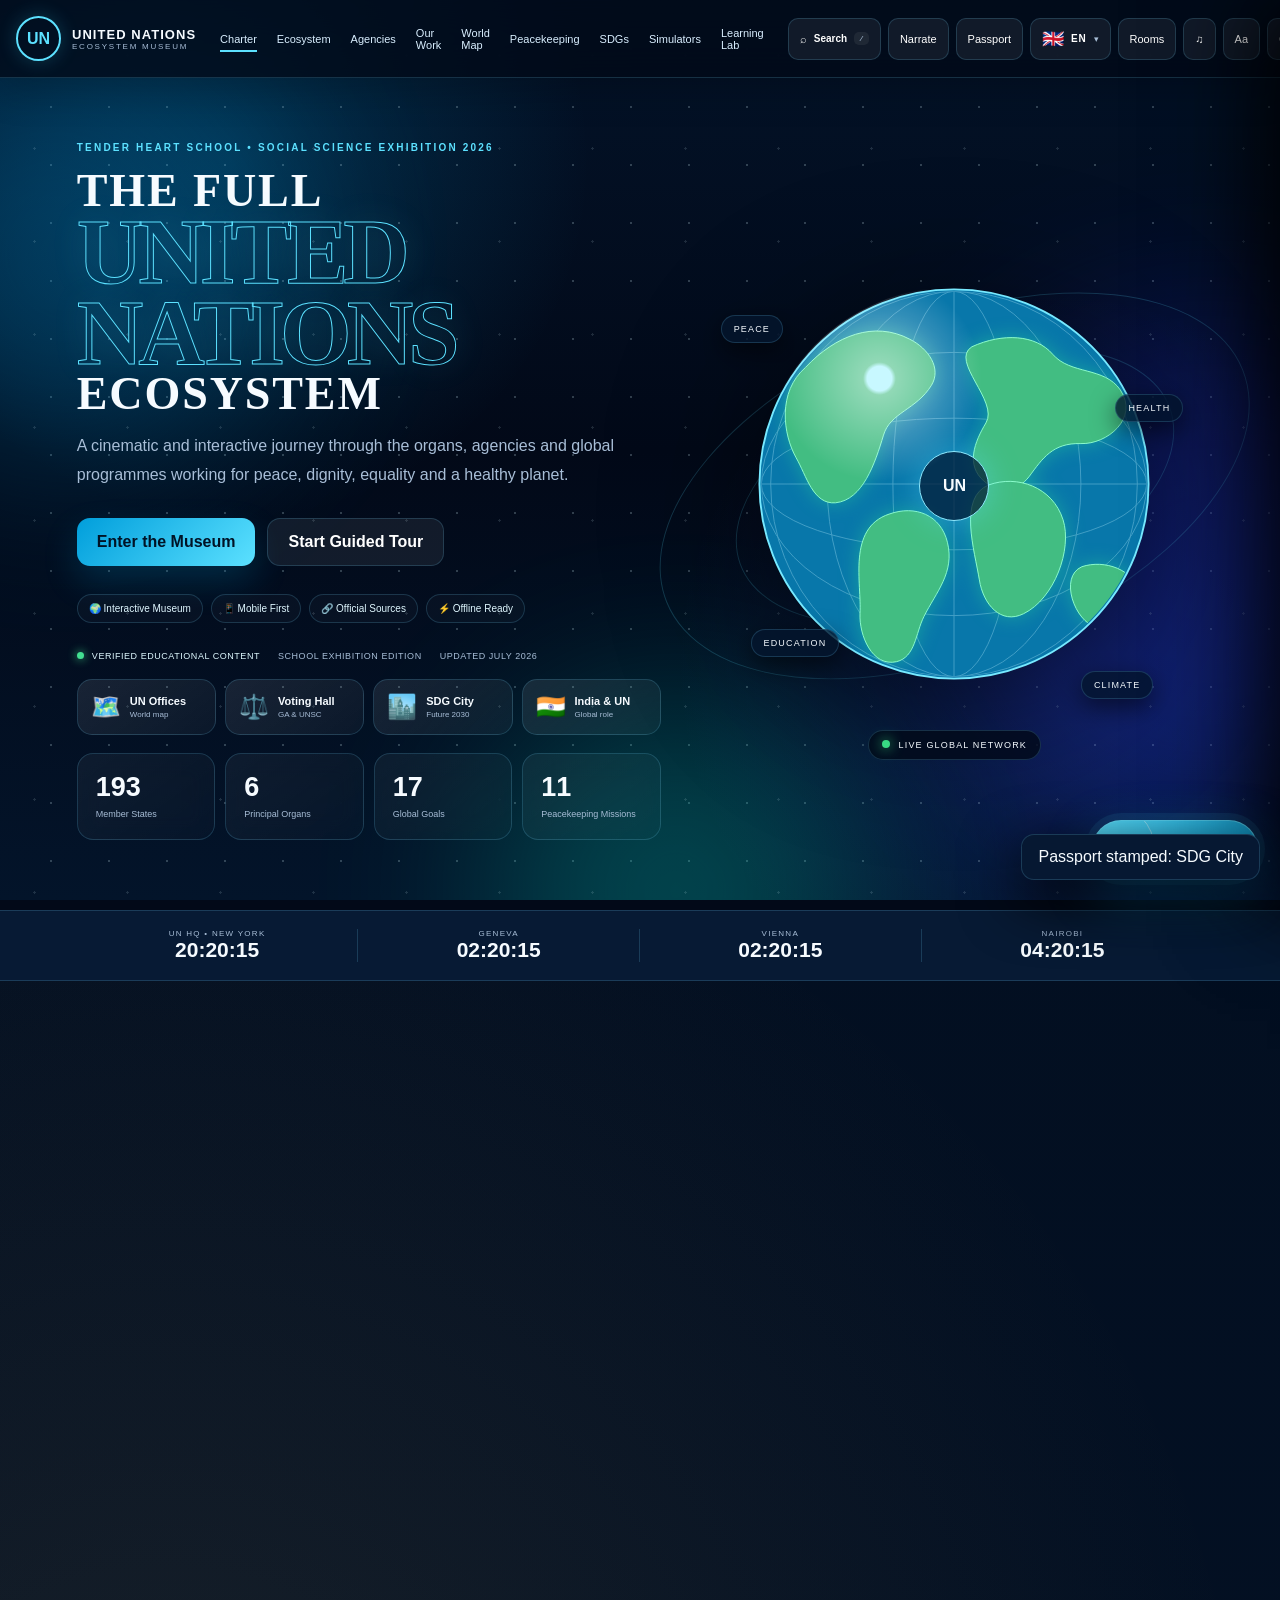
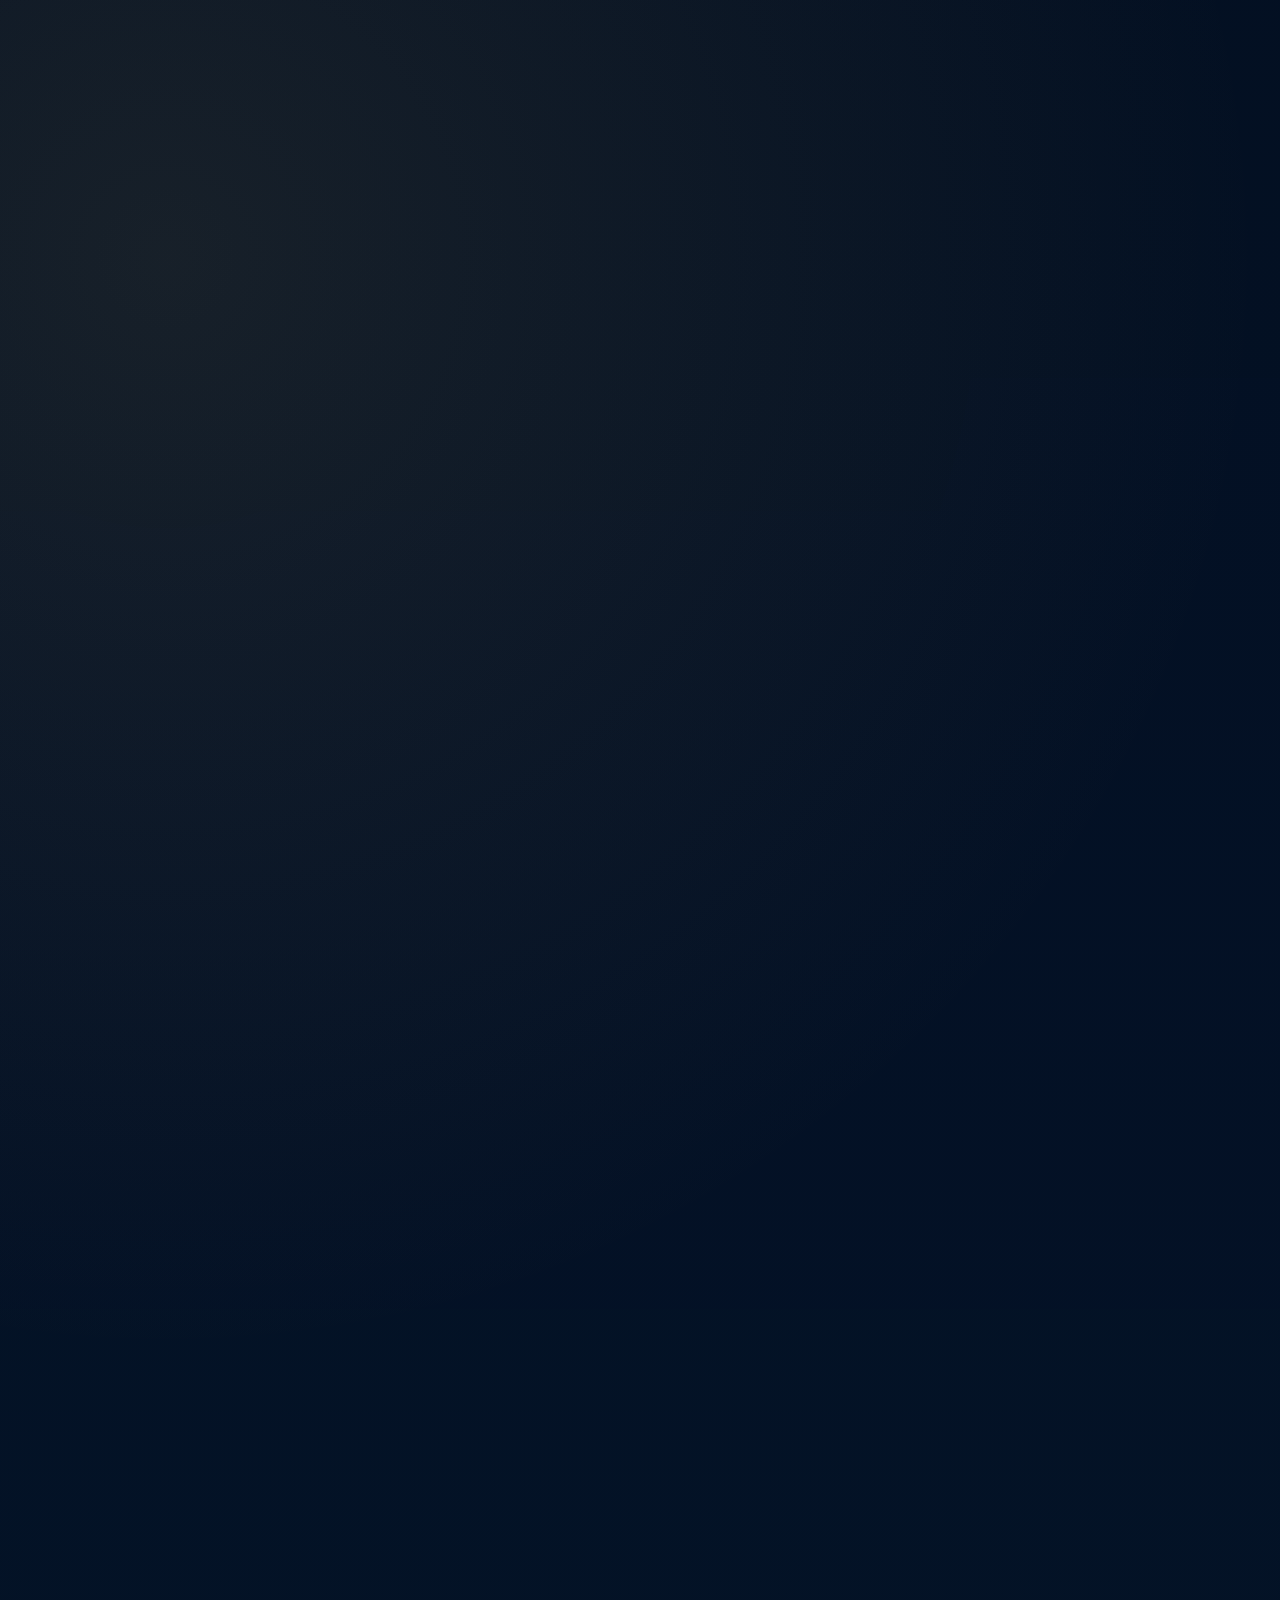
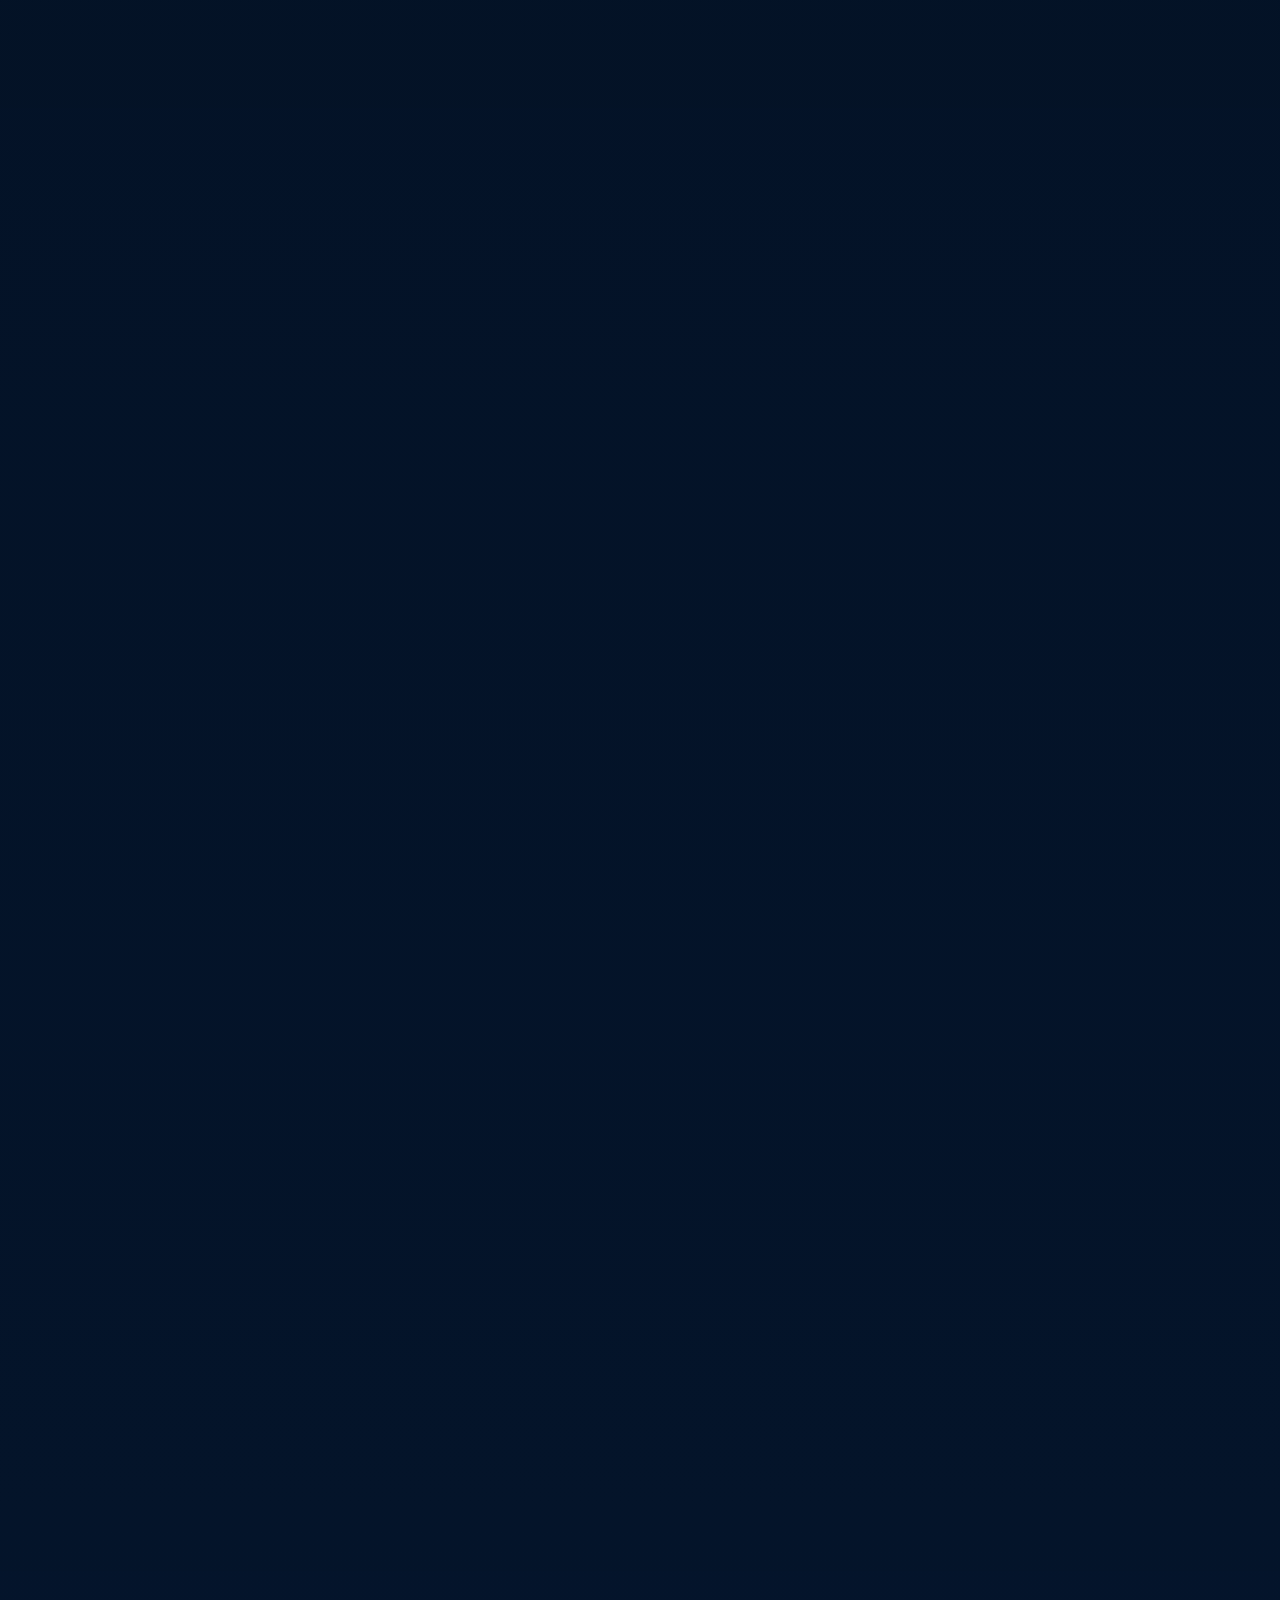
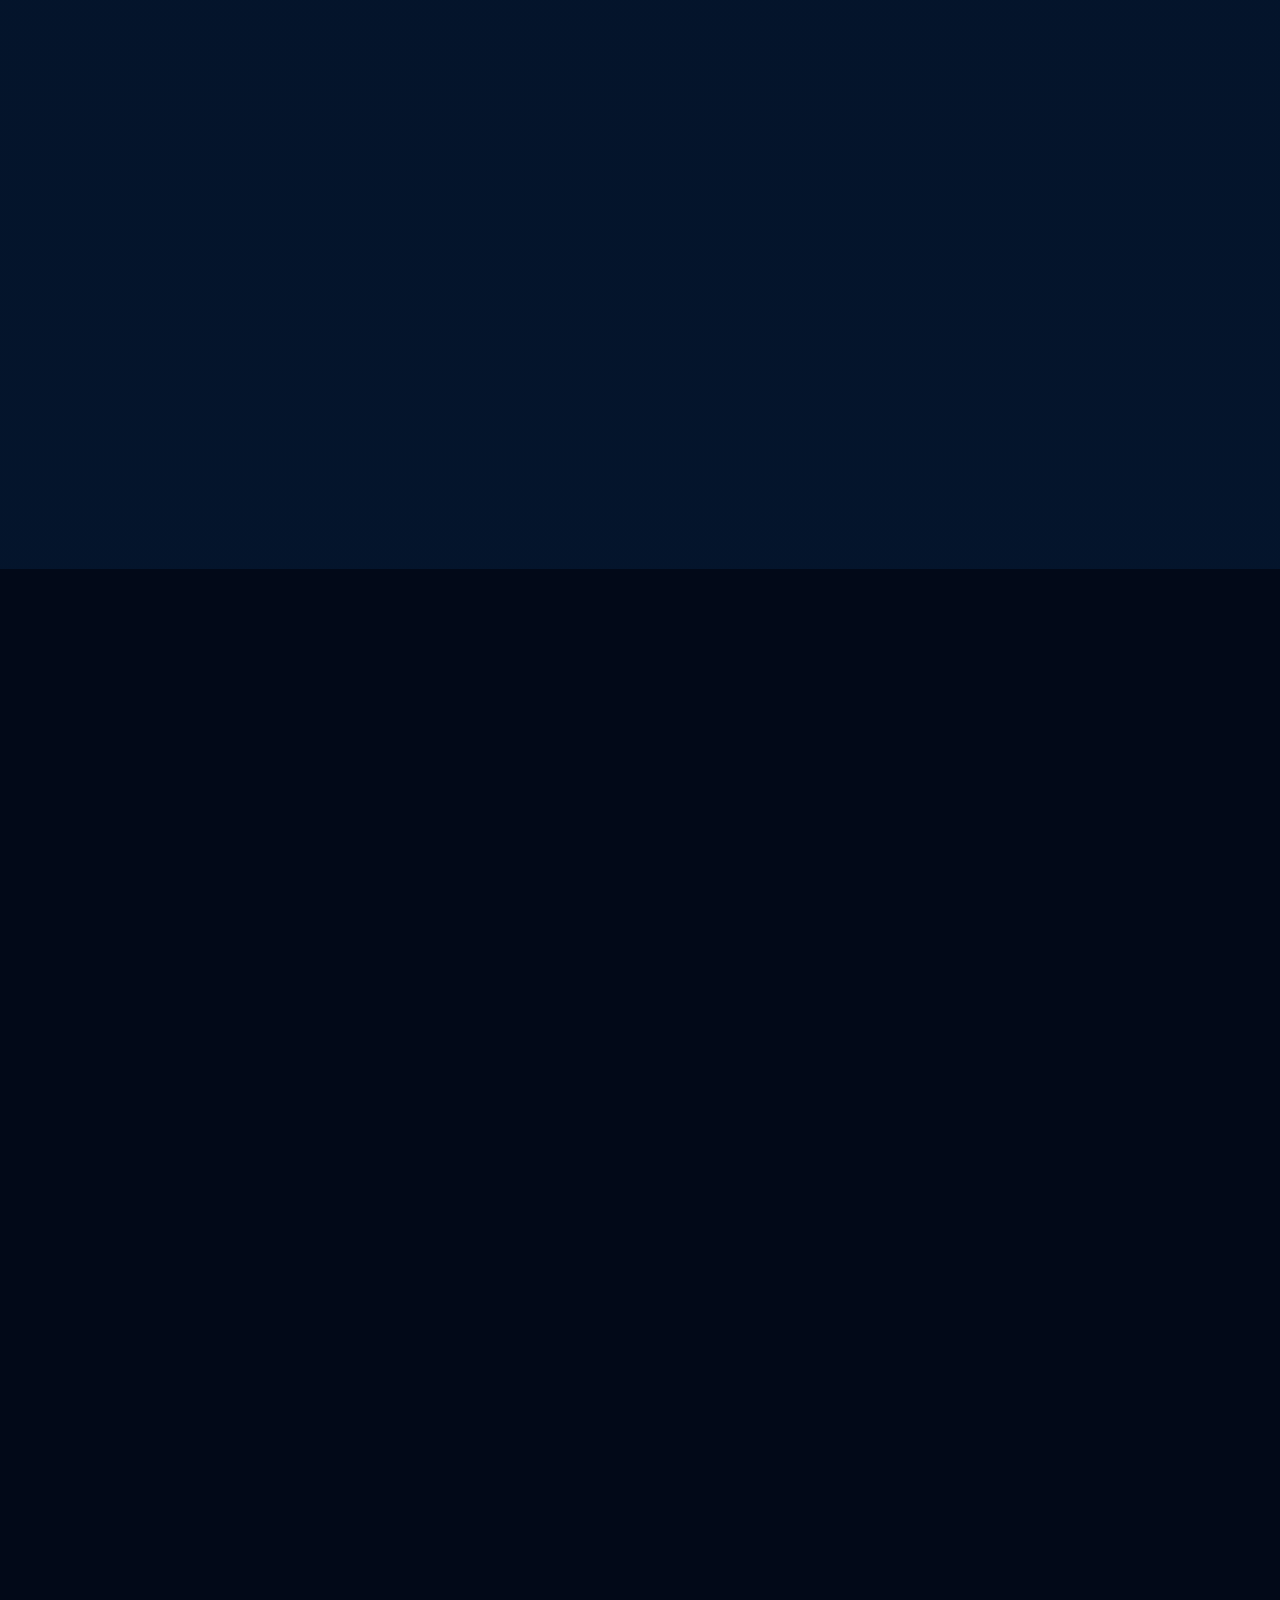
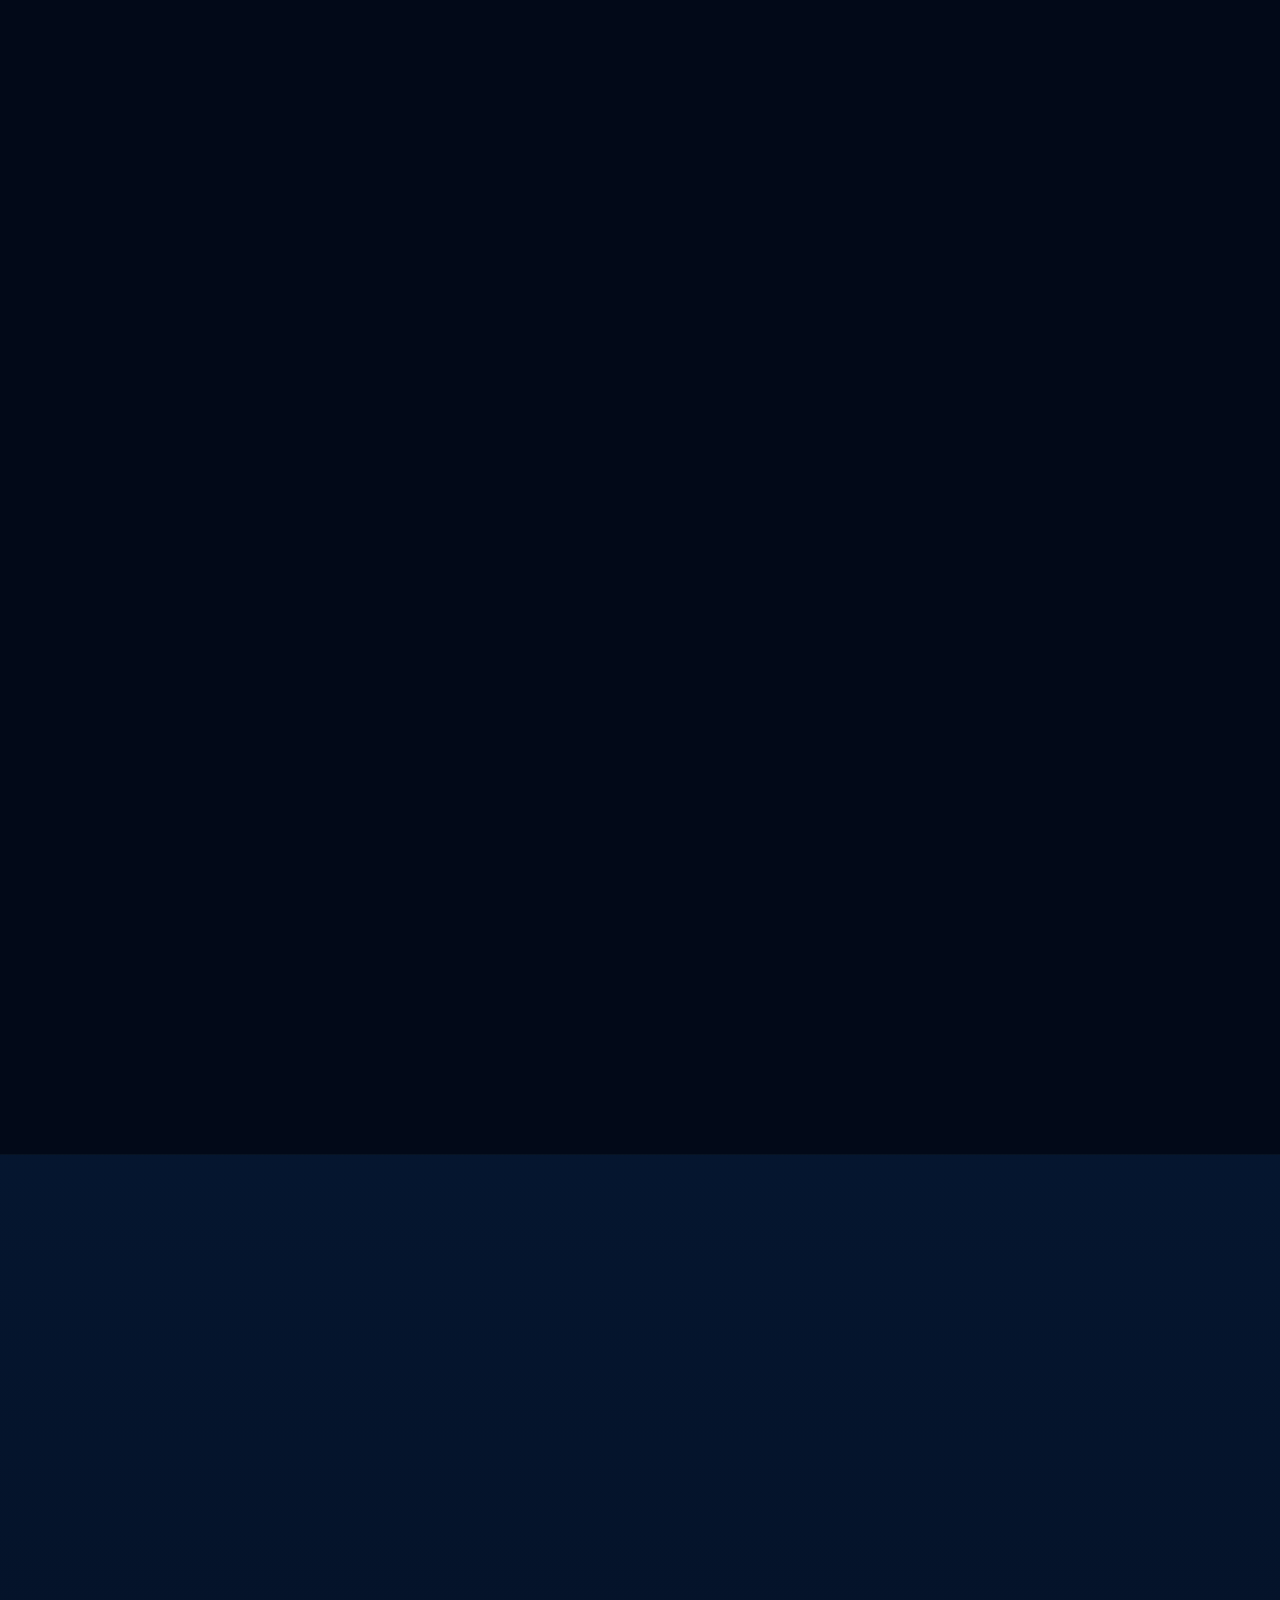
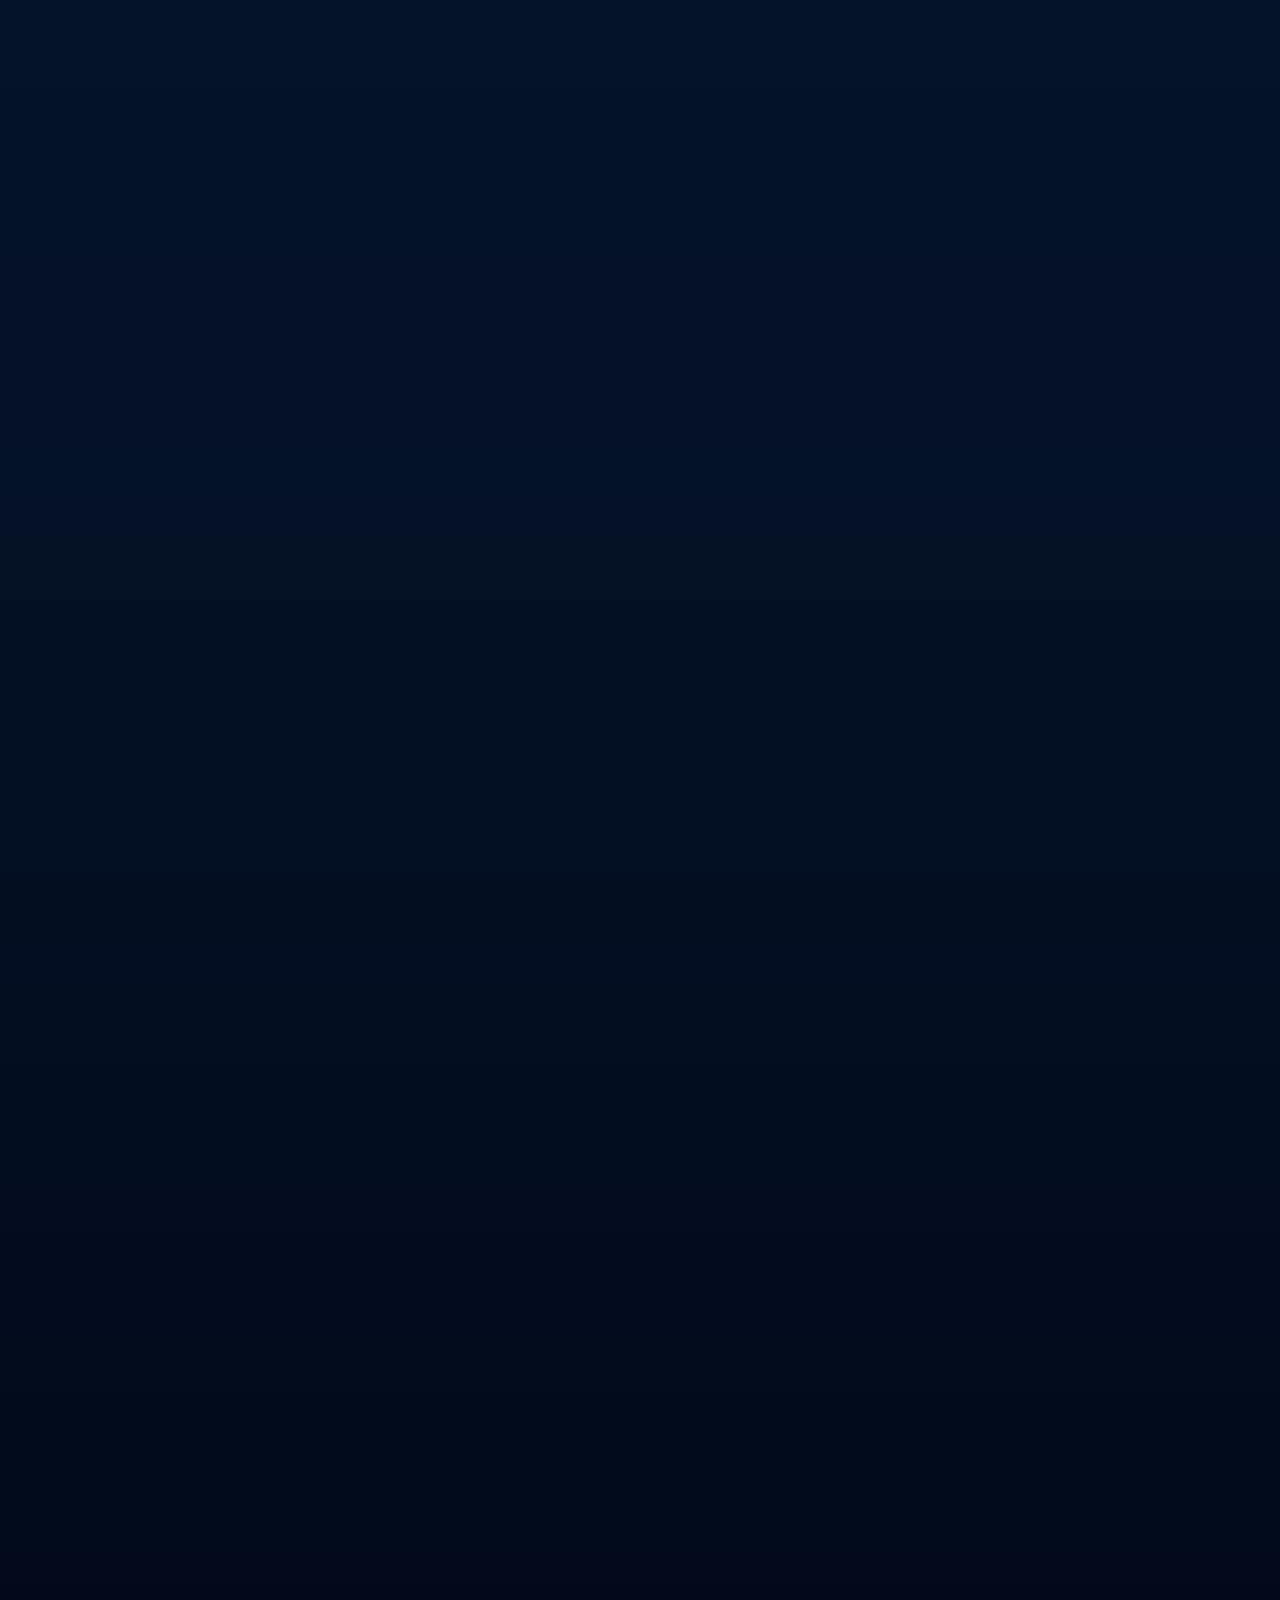
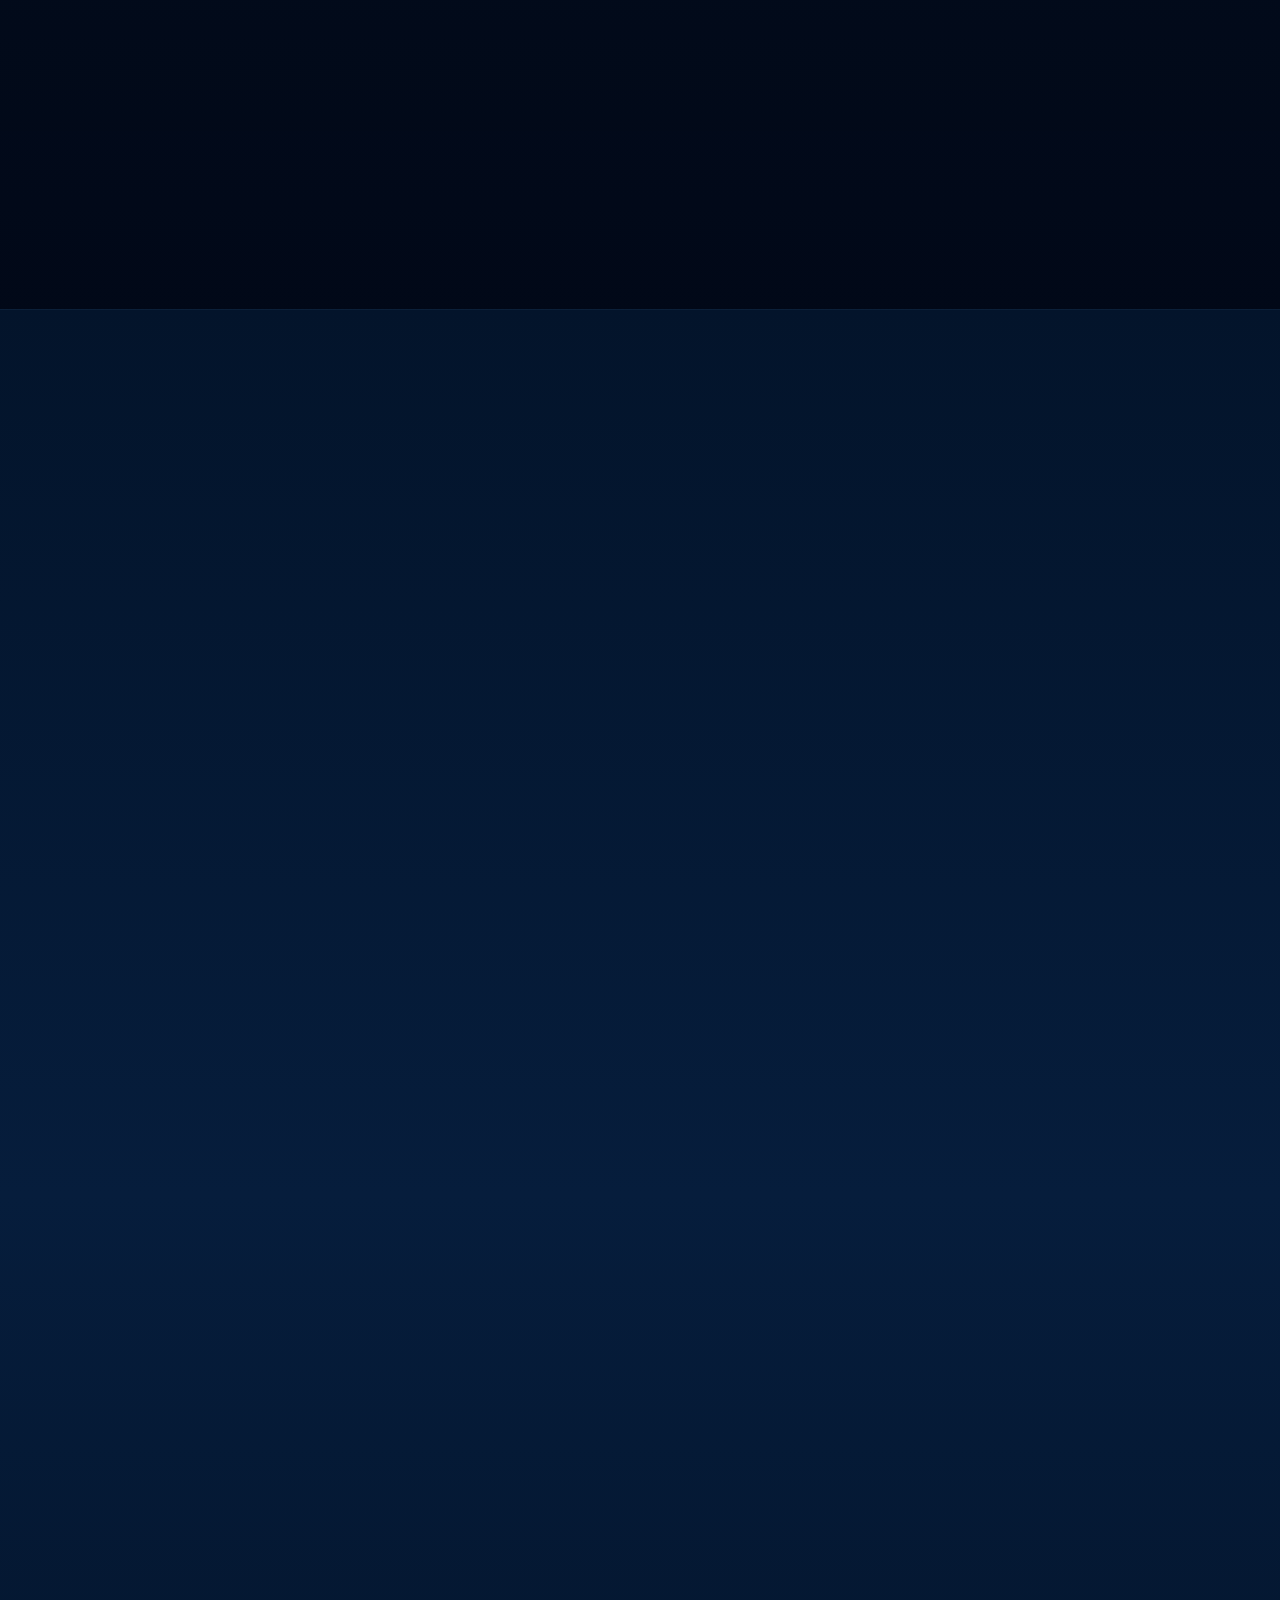
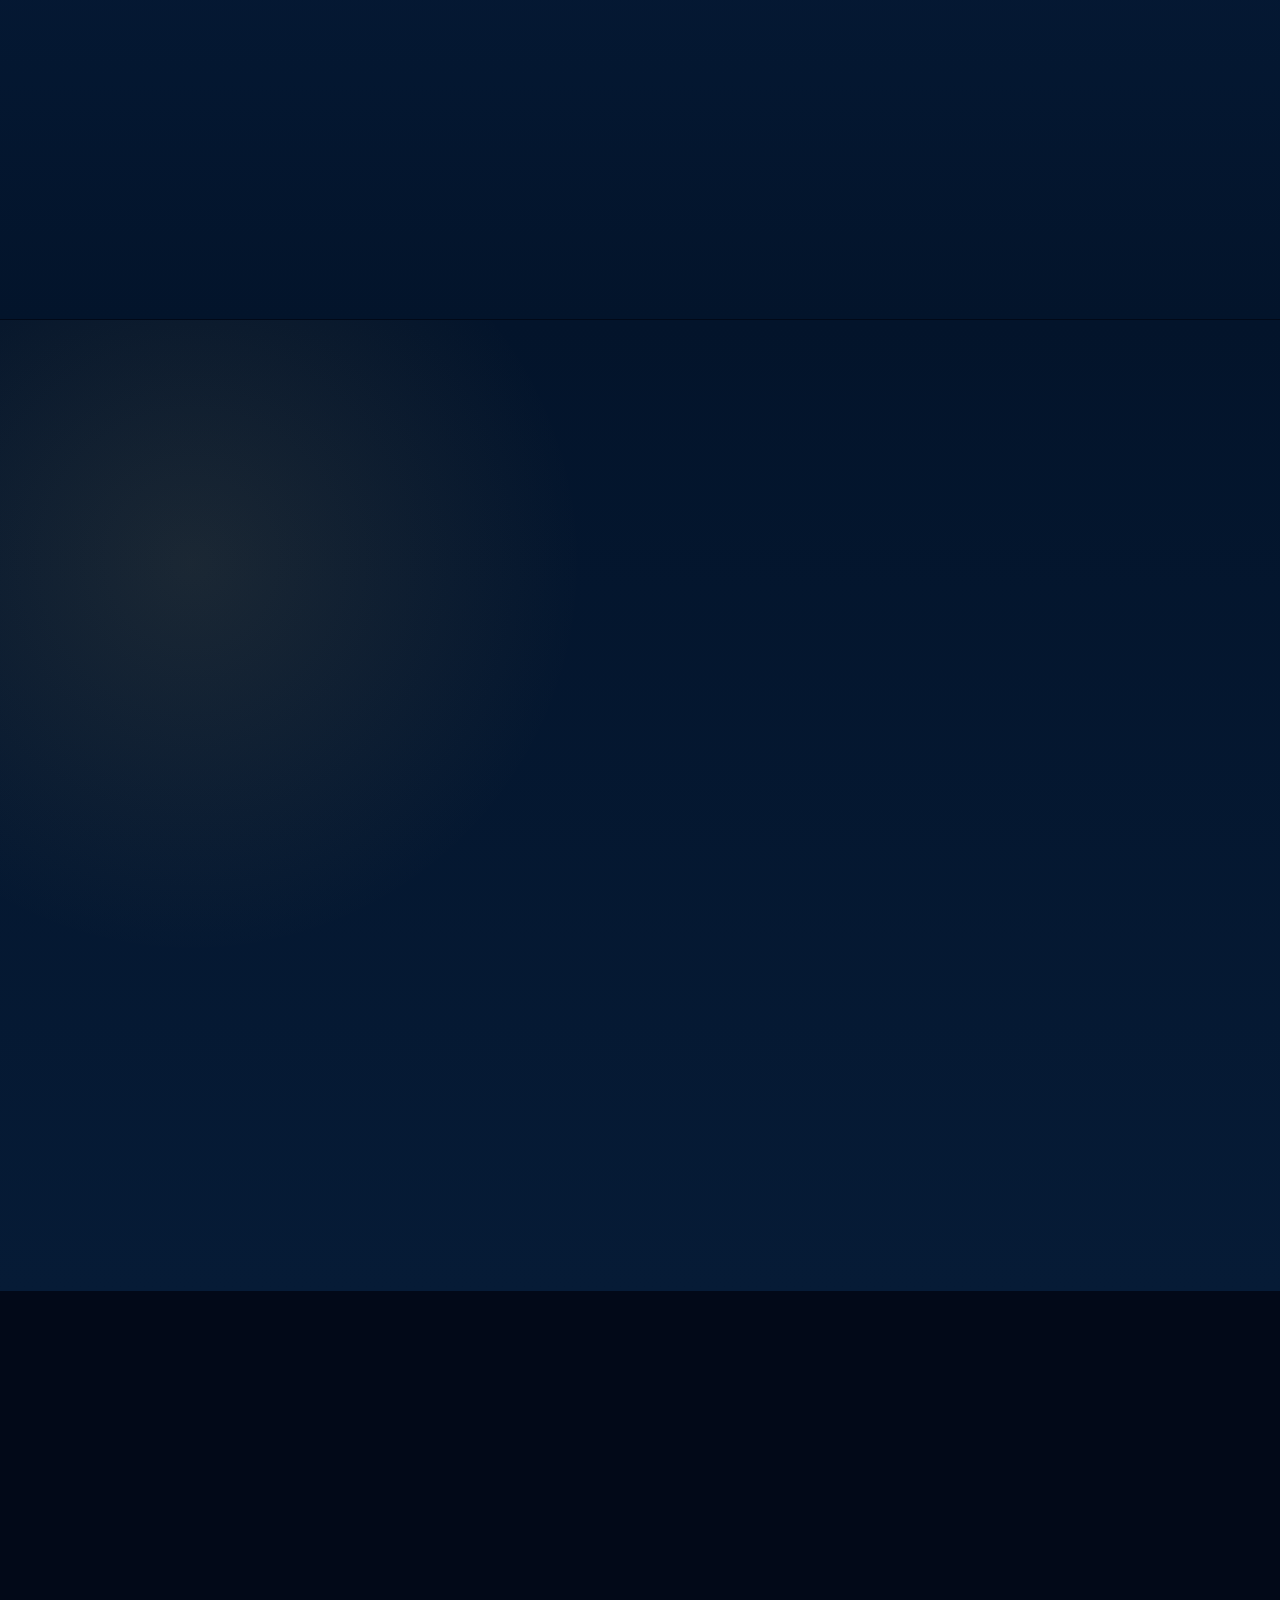
==== commit 348fd148: "Add files via upload" ====
--- a/index.html
+++ b/index.html
@@ -8,7 +8,7 @@
   <meta name="apple-mobile-web-app-status-bar-style" content="black-translucent">
   <meta name="description" content="Interactive United Nations Ecosystem digital museum for a school exhibition">
   <meta name="theme-color" content="#031225">
-  <title>United Nations Ecosystem — V10.5 Mobile Friendly Edition</title>
+  <title>United Nations Ecosystem — V10.5 Mobile Layout Fixed</title>
   <style id="critical-hidden-fix">[hidden]{display:none!important}.modal[hidden],.tour-card[hidden],.presentation-controls[hidden],.drawer-backdrop[hidden],.sim-panel[hidden],#runtimeError[hidden]{display:none!important}</style>
   <link rel="manifest" href="manifest.webmanifest">
   <link rel="apple-touch-icon" href="assets/icons/icon-192.png">
@@ -77,6 +77,7 @@
       <a href="#simulators" data-en="Simulators" data-hi="सिमुलेटर">Simulators</a>
       <a href="#learning" data-en="Learning Lab" data-hi="अध्ययन प्रयोगशाला">Learning Lab</a>
       <div class="mobile-menu-tools" aria-label="Website tools">
+        <button type="button" data-proxy-click="soundBtn" class="mobile-menu-music"><span>♫</span><b>Music Player</b></button>
         <button type="button" data-proxy-click="museumSearchBtn"><span>⌕</span><b>Search Museum</b></button>
         <button type="button" data-proxy-click="passportBtn"><span>◉</span><b>My Passport</b></button>
         <button type="button" data-proxy-click="narrationBtn"><span>🔊</span><b>Narrate Section</b></button>
@@ -85,14 +86,14 @@
         <button type="button" data-proxy-click="installBtn"><span>⇩</span><b>Install App</b></button>
         <button type="button" data-proxy-click="accessBtn"><span>Aa</span><b>Accessibility</b></button>
         <button type="button" data-proxy-click="controlBtn"><span>▦</span><b>Presenter</b></button>
-        <button type="button" data-proxy-click="soundBtn"><span>♫</span><b>Music Player</b></button>
+        
       </div>
     </nav>
 
     <div class="top-actions">
       <button id="museumSearchBtn" class="search-trigger" type="button" title="Search museum"><span>⌕</span><b>Search</b><kbd>/</kbd></button>
-      <button id="narrationBtn" class="compact-top-action" type="button" title="Narrate current section"><span aria-hidden="true">🔊</span><b>Narrate</b></button>
-      <button id="passportBtn" class="compact-top-action" type="button" title="Visitor passport"><span aria-hidden="true">◉</span><b>Passport</b></button>
+      <button id="narrationBtn" type="button" title="Narrate current section">Narrate</button>
+      <button id="passportBtn" type="button" title="Visitor passport">Passport</button>
 
       <div class="language-picker">
         <button id="languageBtn" type="button" title="Language" aria-haspopup="true" aria-expanded="false">
@@ -114,6 +115,7 @@
       <button id="menuBtn" type="button" title="Menu" aria-expanded="false">☰</button>
     </div>
   </header>
+  <div id="mobileMenuBackdrop" class="mobile-menu-backdrop" hidden></div>
 
   <aside id="roomsDrawer" class="rooms-drawer" aria-hidden="true">
     <button id="roomsClose" class="drawer-close" type="button" aria-label="Close rooms">×</button>
@@ -1224,11 +1226,6 @@
 
 
 
-  
-  <button id="mobileMusicLauncher" class="mobile-music-launcher" type="button" aria-label="Open music player" title="Music Player">
-    <span>♫</span><b>Music</b>
-  </button>
-
   <div id="musicMiniPlayer" class="music-mini-player" hidden>
     <button id="miniMusicOpen" class="mini-music-info" type="button">
       <span id="miniMusicIcon">🌍</span>
@@ -1416,6 +1413,11 @@
 
   <div id="utilityBackdrop" class="utility-backdrop" hidden></div>
   <div id="kioskBadge" class="kiosk-badge" hidden><i></i> KIOSK MODE <button id="exitKioskBtn" type="button">Exit</button></div>
+
+
+  <button id="mobileMusicBtn" class="mobile-music-launcher" type="button" aria-label="Open music player">
+    <span>♫</span><b>Music</b>
+  </button>
 
   <nav id="mobileNav" class="mobile-nav" aria-label="Mobile navigation">
     <a href="#home" data-mobile-section="home"><span>⌂</span><small>Home</small></a>
--- a/style.css
+++ b/style.css
@@ -1230,165 +1230,47 @@
 
 
 /* ==========================================================
-   V10.5 COMPLETE MOBILE-FRIENDLY FIX
+   V10.5 FINAL MOBILE LAYOUT FIX
    ========================================================== */
-*,*::before,*::after{box-sizing:border-box}
-html,body{width:100%;max-width:100%;overflow-x:hidden}
-main,.hero,.hero-copy,.hero-visual,.section,.section>*{min-width:0;max-width:100%}
-img,svg,video,canvas{max-width:100%;height:auto}
-.topbar{max-width:100vw;overflow:visible}
-.compact-top-action{display:inline-flex;align-items:center;justify-content:center;gap:6px}
-.compact-top-action span{font-size:14px}
-.compact-top-action b{font-size:10px}
+html,body{
+  width:100%;
+  max-width:100%;
+  overflow-x:hidden!important;
+}
+body>*{
+  max-width:100%;
+}
+img,svg,canvas,video{
+  max-width:100%;
+}
+.mobile-menu-backdrop{
+  position:fixed;
+  inset:0;
+  z-index:1325;
+  background:rgba(0,5,15,.76);
+  backdrop-filter:blur(7px);
+}
+.mobile-menu-backdrop[hidden]{display:none}
 .mobile-music-launcher{display:none}
 
 @media(max-width:900px){
-  body{
-    width:100%;
-    max-width:100vw;
-    overflow-x:hidden;
-  }
-
-  /* The mobile menu now ends above the fixed bottom navigation. */
-  #mainNav{
-    top:calc(var(--header-height) + env(safe-area-inset-top) + 4px);
-    bottom:calc(var(--mobile-nav-height) + 18px + env(safe-area-inset-bottom));
-    left:10px;
-    right:10px;
-    width:auto;
-    max-width:none;
-    max-height:none;
-    overscroll-behavior:contain;
-    -webkit-overflow-scrolling:touch;
-    padding:12px 12px 28px;
-    scroll-padding-bottom:28px;
-  }
-  #mainNav>a{
-    flex:0 0 auto;
-    width:100%;
-    min-height:50px;
-  }
-  .mobile-menu-tools{
-    flex:0 0 auto;
-    width:100%;
-    padding-bottom:12px;
-  }
-
-  /* Prevent every hero child from increasing the document width. */
-  .hero{
-    width:100%;
-    max-width:100vw;
-    overflow:hidden;
-    padding-left:16px;
-    padding-right:16px;
-  }
-  .hero-copy,.hero-visual{
+  .topbar{
+    z-index:1400;
     width:100%;
     max-width:100%;
-    overflow:hidden;
-  }
-  .hero h1{
-    width:100%;
-    max-width:100%;
-    margin-left:auto;
-    margin-right:auto;
-    overflow-wrap:anywhere;
-  }
-  .hero h1 small,.hero h1 span{
-    width:100%;
-    max-width:100%;
-  }
-  .hero h1 span{
-    white-space:normal;
-    overflow-wrap:anywhere;
-  }
-  .hero-lead{
-    width:100%;
-    max-width:100%;
-    padding-inline:4px;
-    overflow-wrap:anywhere;
-  }
-  .hero-actions,.hero-badges,.hero-institution-bar,.hero-room-strip,.hero-stats{
-    width:100%;
-    max-width:100%;
-    min-width:0;
-  }
-  .hero-institution-bar{
-    justify-content:center;
-    overflow:hidden;
-  }
-  .hero-room-strip a,.hero-stats article{
-    min-width:0;
-    overflow:hidden;
-  }
-  .hero-room-strip b,.hero-room-strip small,.hero-stats span{
-    overflow-wrap:anywhere;
-  }
-  .hero-visual{
-    min-height:300px;
-  }
-  .earth-wrap,.earth{
-    max-width:100%;
-  }
-
-  /* Permanent phone music control above the bottom nav. */
-  .mobile-music-launcher{
-    position:fixed;
-    display:flex;
-    align-items:center;
+    padding-left:14px!important;
+    padding-right:14px!important;
     gap:7px;
-    left:14px;
-    bottom:calc(var(--mobile-nav-height) + 20px + env(safe-area-inset-bottom));
-    z-index:1205;
-    min-width:92px;
-    min-height:43px;
-    padding:8px 13px;
-    border:1px solid rgba(92,225,255,.34);
-    border-radius:999px;
-    background:rgba(3,20,42,.94);
-    color:white;
-    box-shadow:0 12px 34px rgba(0,0,0,.55),0 0 18px rgba(92,225,255,.12);
-    backdrop-filter:blur(17px);
-  }
-  .mobile-music-launcher span{
-    width:27px;height:27px;display:grid;place-items:center;
-    border-radius:50%;background:linear-gradient(135deg,var(--cyan),var(--blue));
-    color:#001426;font-size:15px;font-weight:900;
-  }
-  .mobile-music-launcher b{font-size:9px}
-  body.music-playing .mobile-music-launcher span{animation:pulse 1.25s infinite}
-  body.music-has-started .mobile-music-launcher{display:none}
-
-  /* The music bottom sheet always fits between header and bottom nav. */
-  .music-panel{
-    left:8px;
-    right:8px;
-    bottom:calc(var(--mobile-nav-height) + 10px + env(safe-area-inset-bottom));
-    width:auto;
-    max-width:none;
-    max-height:calc(100dvh - var(--header-height) - var(--mobile-nav-height) - env(safe-area-inset-top) - env(safe-area-inset-bottom) - 24px);
-    padding-bottom:calc(18px + env(safe-area-inset-bottom));
-    overscroll-behavior:contain;
-    -webkit-overflow-scrolling:touch;
-  }
-  .music-track-list{max-height:220px;overflow:auto}
-}
-
-@media(max-width:600px){
-  .topbar{
-    padding-inline:10px;
-    gap:6px;
   }
   .brand{
     flex:1 1 auto;
     min-width:0;
-    gap:7px;
+    overflow:hidden;
   }
   .brand-seal{
-    flex:0 0 39px;
+    flex:0 0 auto;
   }
   .brand>span:last-child{
-    min-width:0;
     overflow:hidden;
   }
   .brand b{
@@ -1398,114 +1280,269 @@
     text-overflow:ellipsis;
     white-space:nowrap;
   }
+
+  /* Only language and menu remain in the mobile header. */
   .top-actions{
     flex:0 0 auto;
-    gap:4px;
-  }
-  .top-actions button{
-    min-width:43px;
-    width:43px;
-    padding:6px;
-  }
-  .compact-top-action b{display:none}
-  .compact-top-action span{font-size:16px}
+    margin-left:auto;
+    gap:6px;
+  }
+  .top-actions #museumSearchBtn,
+  .top-actions #narrationBtn,
+  .top-actions #passportBtn,
+  .top-actions #roomsBtn,
+  .top-actions #soundBtn,
+  .top-actions #installBtn,
+  .top-actions #accessBtn,
+  .top-actions #controlBtn,
+  .top-actions #presentBtn{
+    display:none!important;
+  }
+  .top-actions .language-picker,
+  .top-actions #menuBtn{
+    display:block!important;
+  }
   .language-picker #languageBtn{
-    width:auto;
-    min-width:65px;
-    padding-inline:7px;
-  }
-  #menuBtn{width:43px}
-
-  /* Fit the complete title inside a 320–430 px phone viewport. */
+    min-width:72px!important;
+    min-height:44px;
+    padding:7px 9px!important;
+  }
+  #menuBtn{
+    width:46px;
+    min-width:46px!important;
+    height:44px;
+    padding:0!important;
+  }
+
+  /* Menu is completely absent while closed. */
+  .topbar #mainNav{
+    display:none!important;
+    position:fixed!important;
+    z-index:1350;
+    top:calc(var(--header-height) + env(safe-area-inset-top) + 7px)!important;
+    left:10px!important;
+    right:10px!important;
+    width:auto!important;
+    max-width:none!important;
+    max-height:calc(100dvh - var(--header-height) - env(safe-area-inset-top) - 24px)!important;
+    margin:0!important;
+    padding:12px 12px calc(18px + env(safe-area-inset-bottom))!important;
+    overflow-y:auto!important;
+    overflow-x:hidden!important;
+    overscroll-behavior:contain;
+    flex-direction:column!important;
+    align-items:stretch!important;
+    gap:8px!important;
+    visibility:visible!important;
+    opacity:1!important;
+    transform:none!important;
+    border:1px solid rgba(116,216,255,.25);
+    border-radius:20px;
+    background:#04152f!important;
+    box-shadow:0 28px 90px rgba(0,0,0,.86);
+  }
+  .topbar #mainNav.open{
+    display:flex!important;
+  }
+  .topbar #mainNav>a{
+    flex:0 0 auto;
+    width:100%;
+    min-height:50px;
+    padding:13px 16px;
+    border:1px solid rgba(116,216,255,.07);
+    border-radius:12px;
+    background:#ffffff06;
+    color:#e9f7ff;
+    font-size:15px;
+    font-weight:650;
+  }
+  .topbar #mainNav>a.active{
+    border-color:rgba(92,225,255,.32);
+    background:#009edb20;
+    color:var(--cyan);
+  }
+  .mobile-menu-tools{
+    flex:0 0 auto;
+    width:100%;
+    grid-template-columns:repeat(2,minmax(0,1fr))!important;
+    gap:9px!important;
+    margin-top:4px;
+    padding-top:13px!important;
+  }
+  .mobile-menu-tools button{
+    width:100%;
+    min-width:0;
+    min-height:62px!important;
+    padding:12px!important;
+    overflow:hidden;
+  }
+  .mobile-menu-tools button b{
+    display:block;
+    overflow-wrap:anywhere;
+    font-size:11px!important;
+  }
+  .mobile-menu-tools .mobile-menu-music{
+    grid-column:1/3;
+    min-height:68px!important;
+    border-color:rgba(92,225,255,.40)!important;
+    background:linear-gradient(135deg,rgba(0,158,219,.22),rgba(92,225,255,.08))!important;
+  }
+  body.mobile-menu-open{
+    overflow:hidden!important;
+  }
+
+  /* Hero starts below the header and can never exceed the viewport width. */
   .hero{
-    padding-top:calc(var(--header-height) + env(safe-area-inset-top) + 18px);
+    width:100%;
+    max-width:100%;
+    padding-top:calc(var(--header-height) + env(safe-area-inset-top) + 24px)!important;
+    padding-left:16px!important;
+    padding-right:16px!important;
+    overflow:hidden;
+  }
+  .hero-copy,.hero-visual{
+    width:100%;
+    max-width:100%;
+    min-width:0;
   }
   .hero h1{
-    font-size:clamp(31px,9.6vw,41px)!important;
-    line-height:.94;
-    letter-spacing:-.035em;
-  }
-  .hero h1 small{
-    font-size:.48em;
-    letter-spacing:.025em;
-  }
-  .hero h1 span{
-    font-size:1em;
-    -webkit-text-stroke:.8px var(--cyan);
-  }
-  .hero-lead{
-    font-size:13.5px;
-    line-height:1.62;
-  }
-  .hero-visual{
-    min-height:285px;
-  }
-  .earth{
-    width:min(255px,72vw)!important;
-  }
-  .floating-label{
-    max-width:90px;
-    overflow:hidden;
-    text-overflow:ellipsis;
-    white-space:nowrap;
-  }
-  .hero-badges{
-    width:100%;
-    margin-inline:0;
-    padding-inline:0;
-  }
-  .hero-institution-bar{
-    display:grid;
-    grid-template-columns:1fr;
-    gap:7px;
-    text-align:center;
-  }
-  .hero-institution-bar span{
-    min-width:0;
+    width:100%;
+    max-width:100%;
+    margin-left:auto;
+    margin-right:auto;
+    font-size:clamp(35px,10.8vw,49px)!important;
+    line-height:.94!important;
+    letter-spacing:-.035em!important;
+    overflow-wrap:anywhere;
+    word-break:normal;
+  }
+  .hero h1 span,.hero h1 small{
+    width:100%;
     max-width:100%;
     overflow-wrap:anywhere;
   }
-
-  #mainNav{
-    border-radius:16px;
-  }
-  #mainNav a{
-    padding:13px 14px;
-    font-size:15px;
-  }
+  .hero h1 span{
+    -webkit-text-stroke:.8px var(--cyan);
+  }
+  .hero .eyebrow{
+    max-width:100%;
+    overflow-wrap:anywhere;
+    line-height:1.45;
+  }
+  .hero-lead{
+    width:100%;
+    max-width:100%;
+    padding-inline:3px;
+    font-size:15px!important;
+    overflow-wrap:anywhere;
+  }
+  .hero-actions,
+  .hero-badges,
+  .hero-institution-bar,
+  .hero-room-strip,
+  .hero-stats{
+    width:100%;
+    max-width:100%;
+    min-width:0;
+  }
+  .hero-badges{
+    overflow-x:auto;
+    overscroll-behavior-inline:contain;
+  }
+  .hero-institution-bar{
+    overflow-x:auto;
+    flex-wrap:nowrap;
+    justify-content:flex-start;
+    padding-bottom:5px;
+  }
+  .hero-institution-bar span{
+    flex:0 0 auto;
+    white-space:nowrap;
+  }
+
+  /* Permanent music access above the bottom navigation. */
+  .mobile-music-launcher{
+    position:fixed;
+    display:flex;
+    z-index:1240;
+    left:14px;
+    bottom:calc(var(--mobile-nav-height) + 20px + env(safe-area-inset-bottom));
+    min-width:126px;
+    min-height:52px;
+    align-items:center;
+    justify-content:center;
+    gap:9px;
+    padding:8px 16px 8px 9px;
+    border:1px solid rgba(92,225,255,.42);
+    border-radius:999px;
+    background:rgba(3,22,45,.96);
+    color:#fff;
+    box-shadow:0 15px 45px rgba(0,0,0,.65),0 0 24px rgba(0,158,219,.13);
+    backdrop-filter:blur(18px);
+  }
+  .mobile-music-launcher span{
+    width:36px;
+    height:36px;
+    display:grid;
+    place-items:center;
+    border-radius:50%;
+    background:linear-gradient(135deg,var(--cyan),var(--blue));
+    color:#001426;
+    font-size:18px;
+  }
+  .mobile-music-launcher b{font-size:12px}
+  body.music-has-started .mobile-music-launcher{
+    display:none;
+  }
+
+  /* Music panel is always above the bottom nav and fully scrollable. */
+  .music-panel{
+    z-index:1650!important;
+    left:0!important;
+    right:0!important;
+    top:auto!important;
+    bottom:calc(var(--mobile-nav-height) + 8px + env(safe-area-inset-bottom))!important;
+    width:100%!important;
+    max-width:100%!important;
+    max-height:calc(100dvh - var(--mobile-nav-height) - env(safe-area-inset-bottom) - 16px)!important;
+    padding:18px 16px calc(24px + env(safe-area-inset-bottom))!important;
+    overflow-y:auto!important;
+    overscroll-behavior:contain;
+    border-radius:24px 24px 0 0!important;
+  }
+  .music-backdrop{z-index:1600!important}
+  .music-track-list{
+    max-height:none;
+  }
+}
+
+@media(max-width:430px){
+  .topbar{
+    padding-left:10px!important;
+    padding-right:10px!important;
+  }
+  .brand-seal{
+    width:42px!important;
+    height:42px!important;
+  }
+  .brand b{font-size:10px!important}
+  .language-picker #languageBtn{
+    min-width:67px!important;
+  }
+  .language-picker #languageBtn span{font-size:16px}
+  .hero{
+    padding-left:13px!important;
+    padding-right:13px!important;
+  }
+  .hero h1{
+    font-size:clamp(32px,10.2vw,43px)!important;
+    letter-spacing:-.028em!important;
+  }
+  .hero-lead{font-size:14px!important}
   .mobile-menu-tools{
-    grid-template-columns:1fr 1fr;
-    gap:8px;
-  }
-  .mobile-menu-tools button{
-    min-width:0;
-    min-height:62px;
-    padding:10px;
-  }
-  .mobile-menu-tools b{
-    overflow-wrap:anywhere;
-    line-height:1.25;
-  }
-}
-
-@media(max-width:390px){
-  .brand-mobile-text{font-size:8.5px}
-  .top-actions{gap:3px}
-  .top-actions button,#menuBtn{width:40px;min-width:40px}
-  .language-picker #languageBtn{min-width:58px;width:58px}
-  .language-picker #languageBtn i{display:none}
-  .hero h1{
-    font-size:clamp(29px,9.3vw,36px)!important;
-  }
-  .hero-visual{min-height:265px}
-  .earth{width:min(235px,70vw)!important}
-  .hero-room-strip{grid-template-columns:1fr 1fr}
-  .mobile-menu-tools{grid-template-columns:1fr}
-  .mobile-music-launcher{
-    left:10px;
-    min-width:44px;
-    width:44px;
-    padding:7px;
-  }
-  .mobile-music-launcher b{display:none}
-}
+    grid-template-columns:1fr!important;
+  }
+  .mobile-menu-tools .mobile-menu-music{
+    grid-column:auto;
+  }
+}
